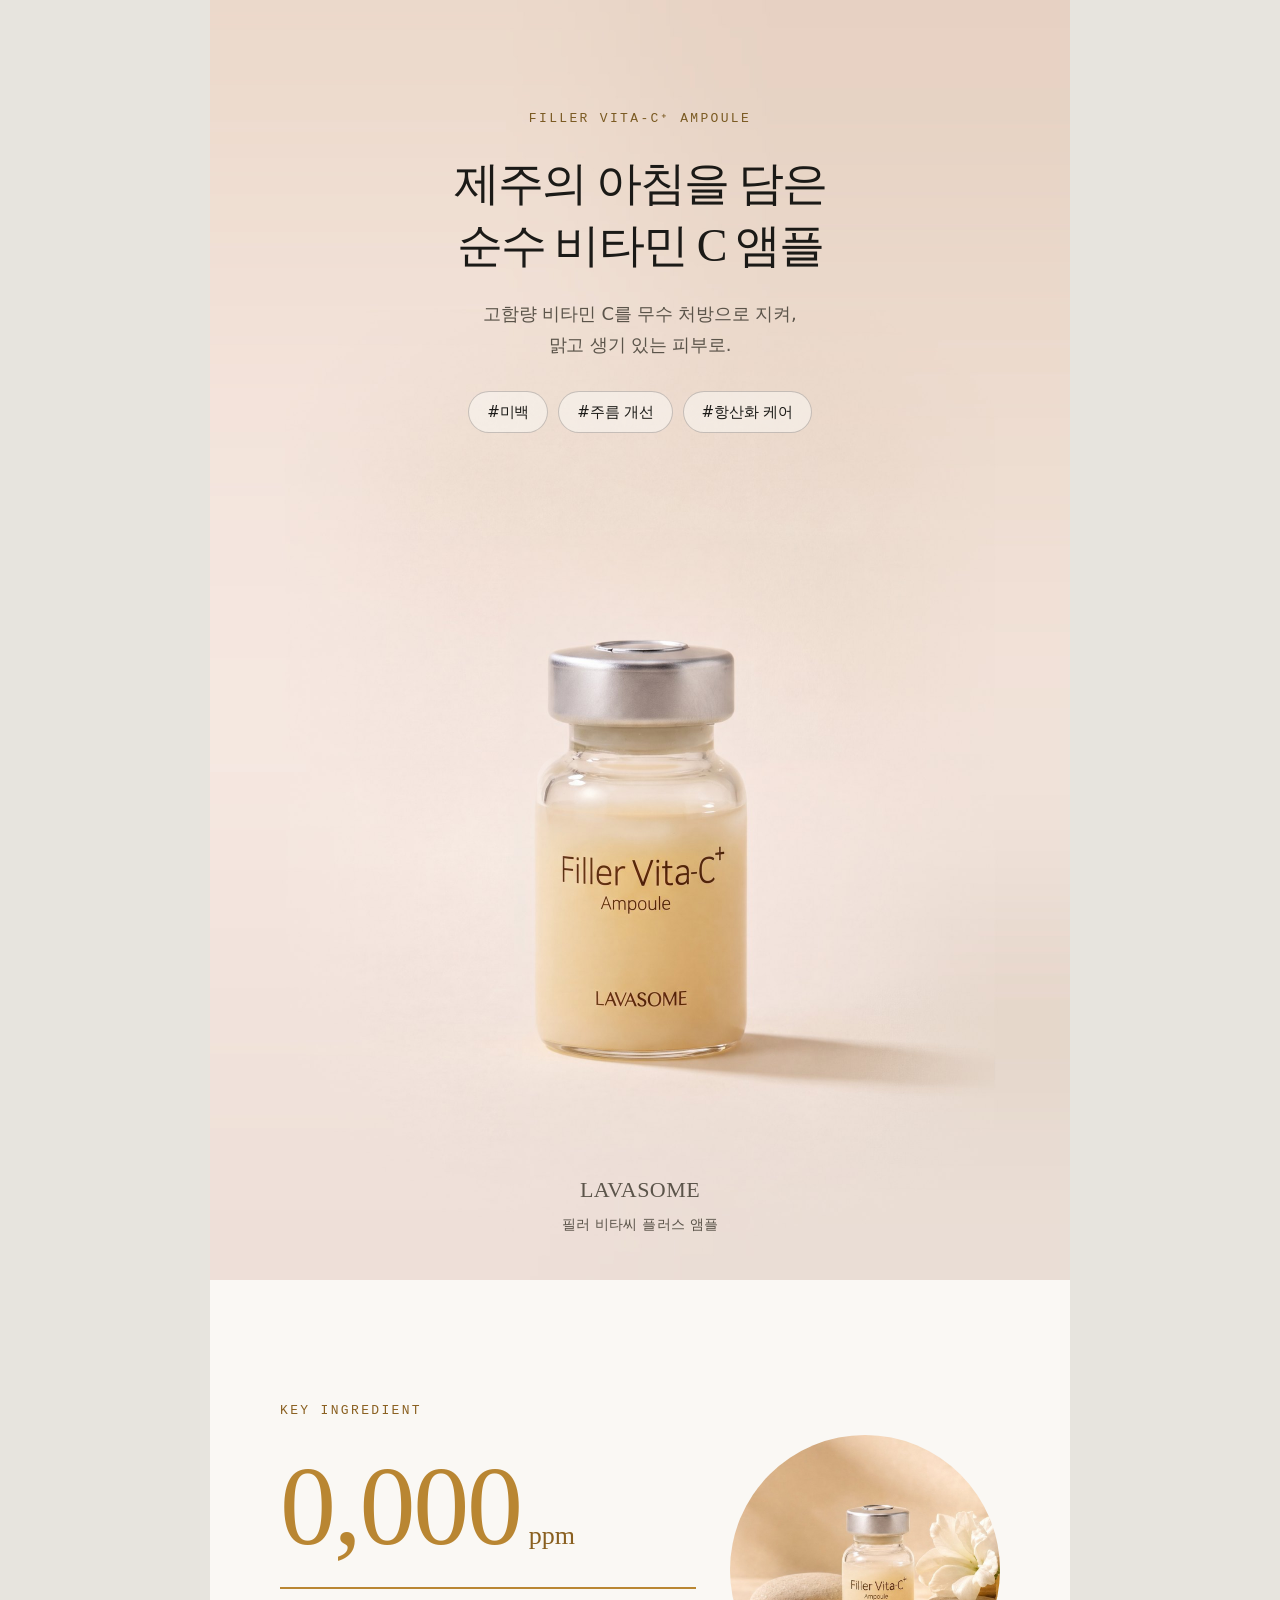
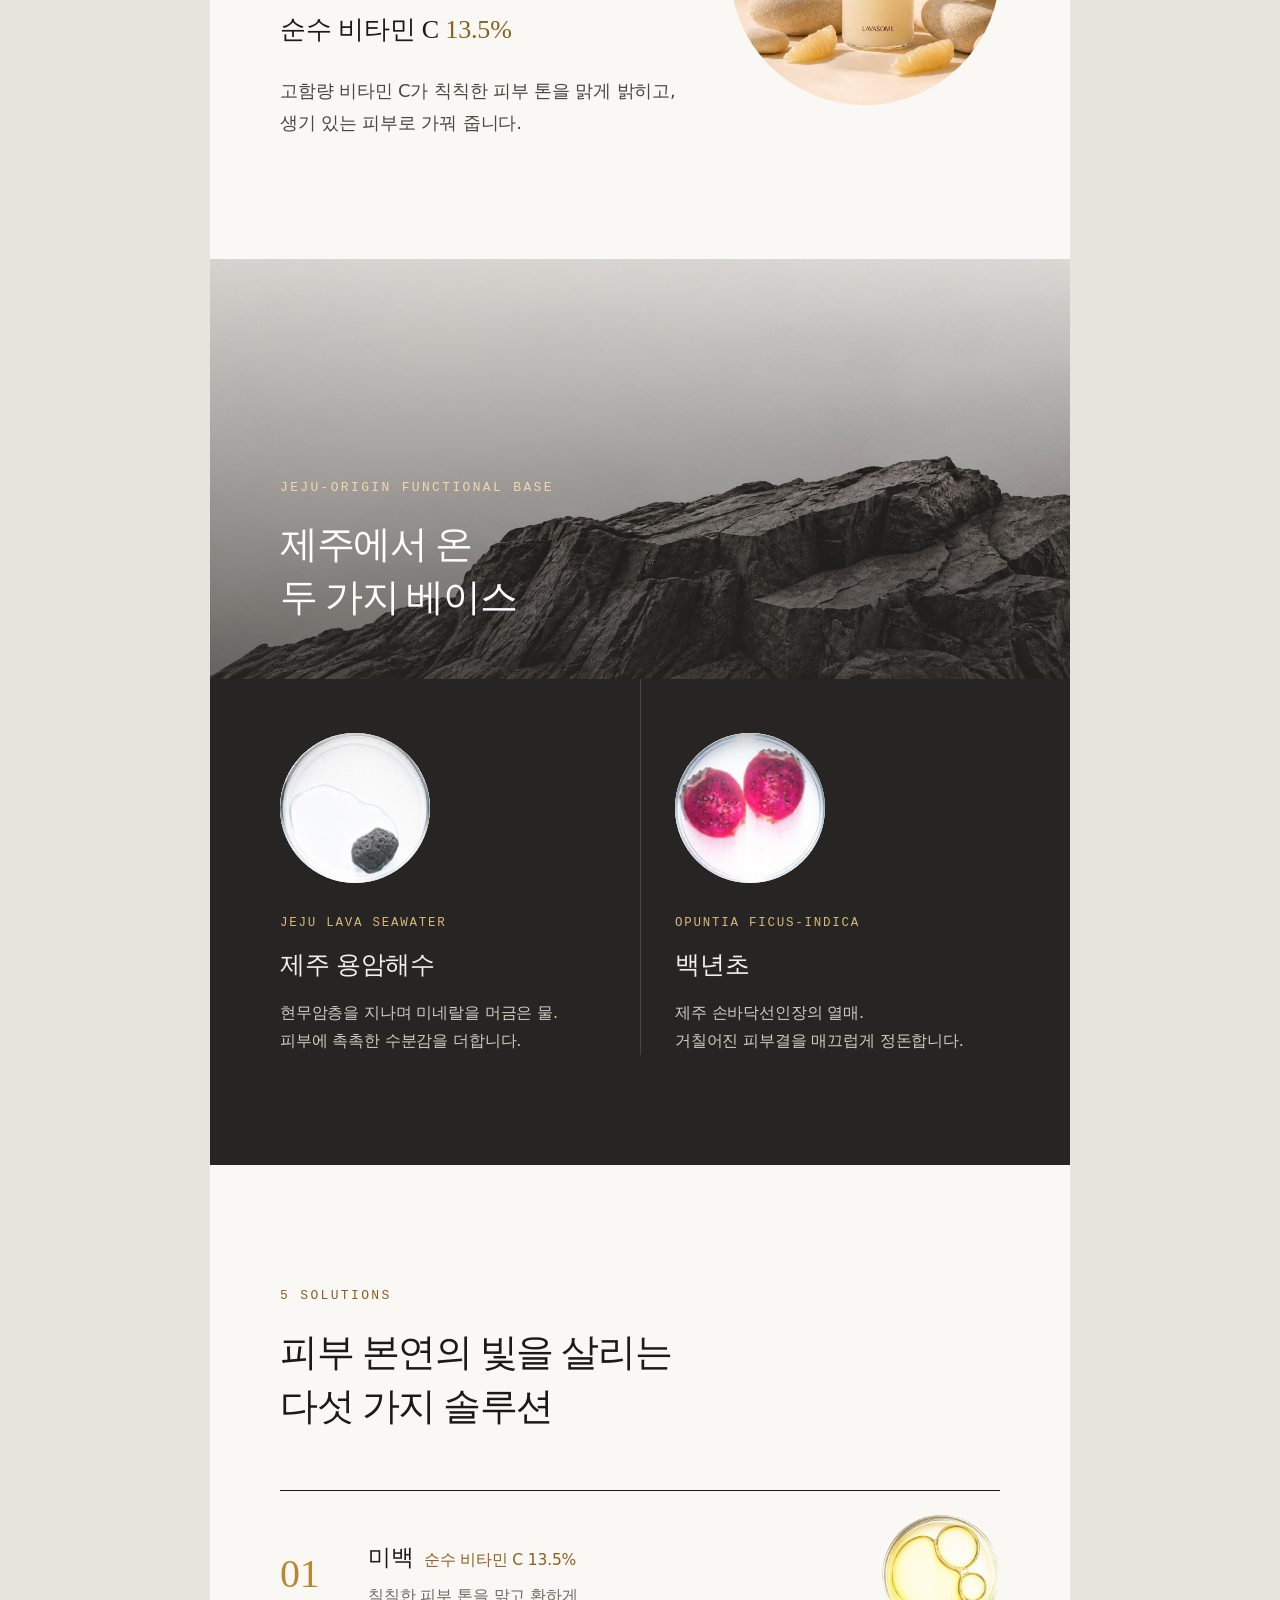
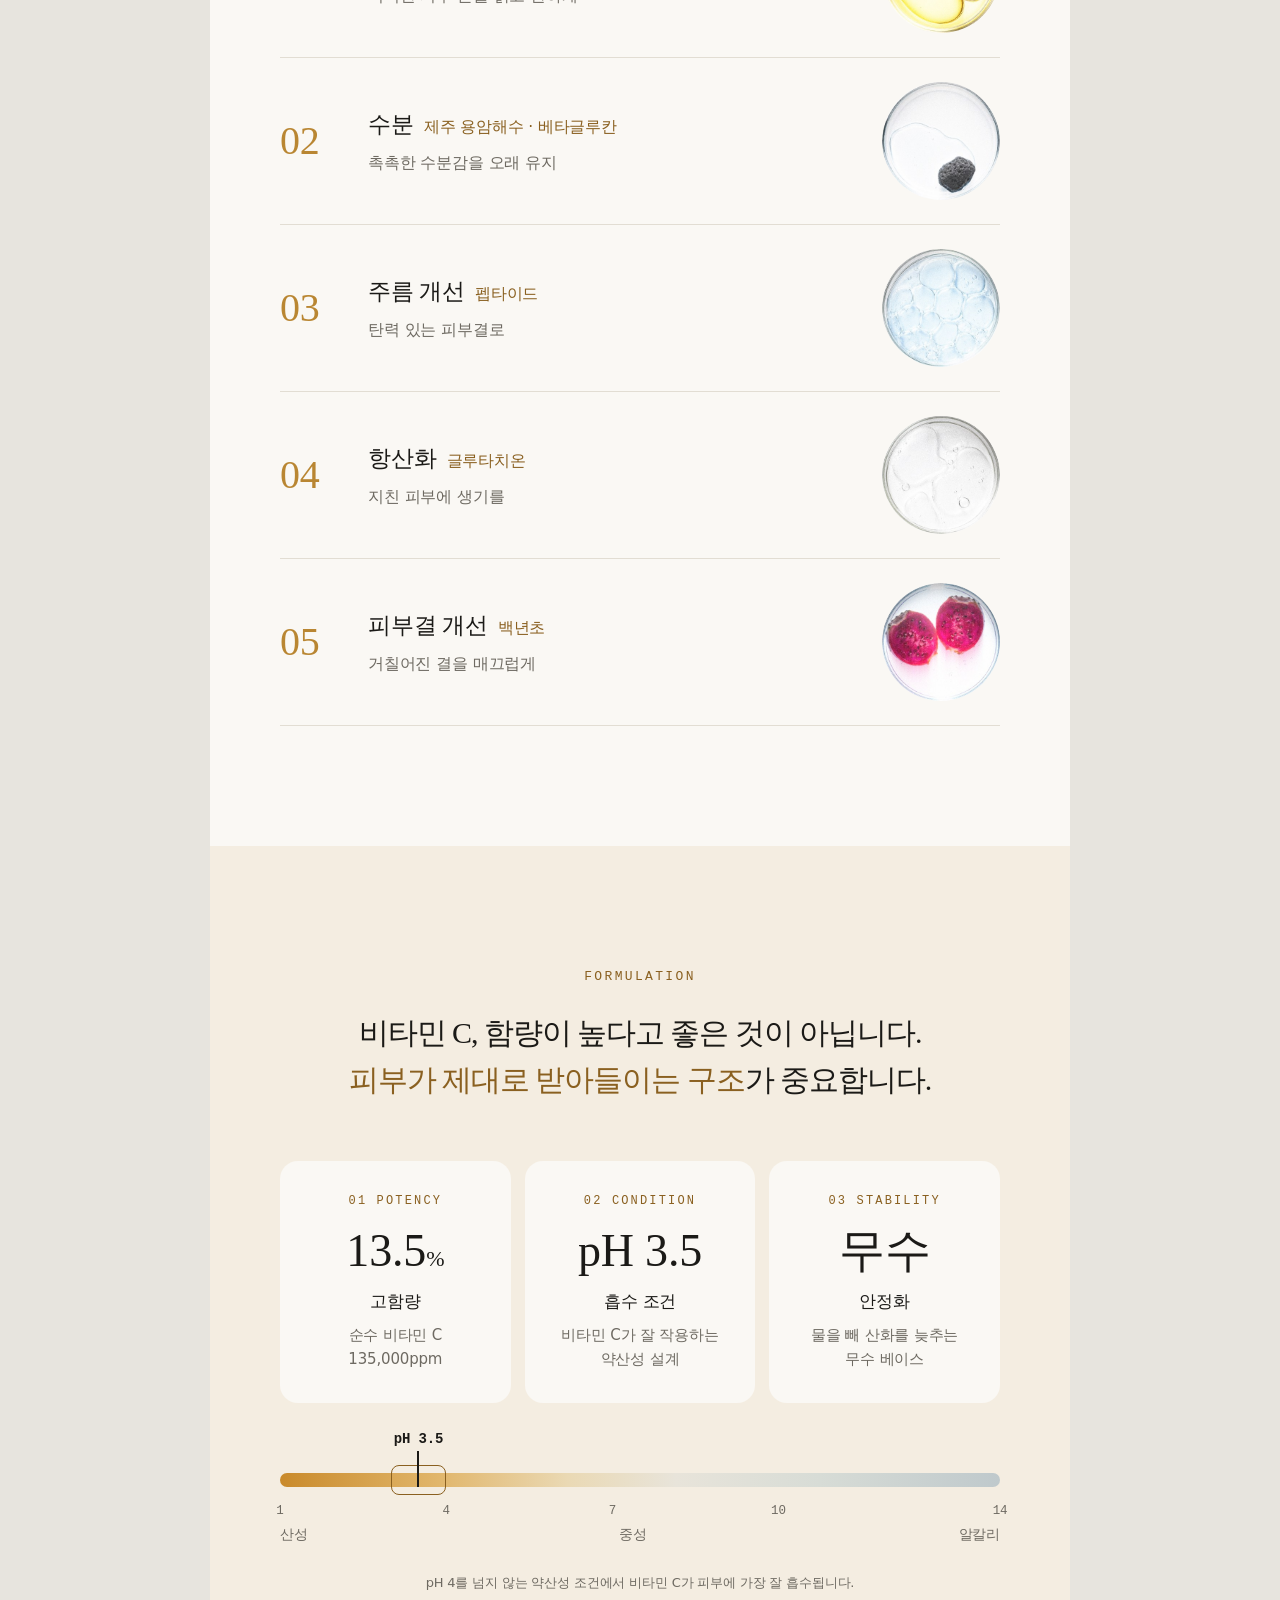
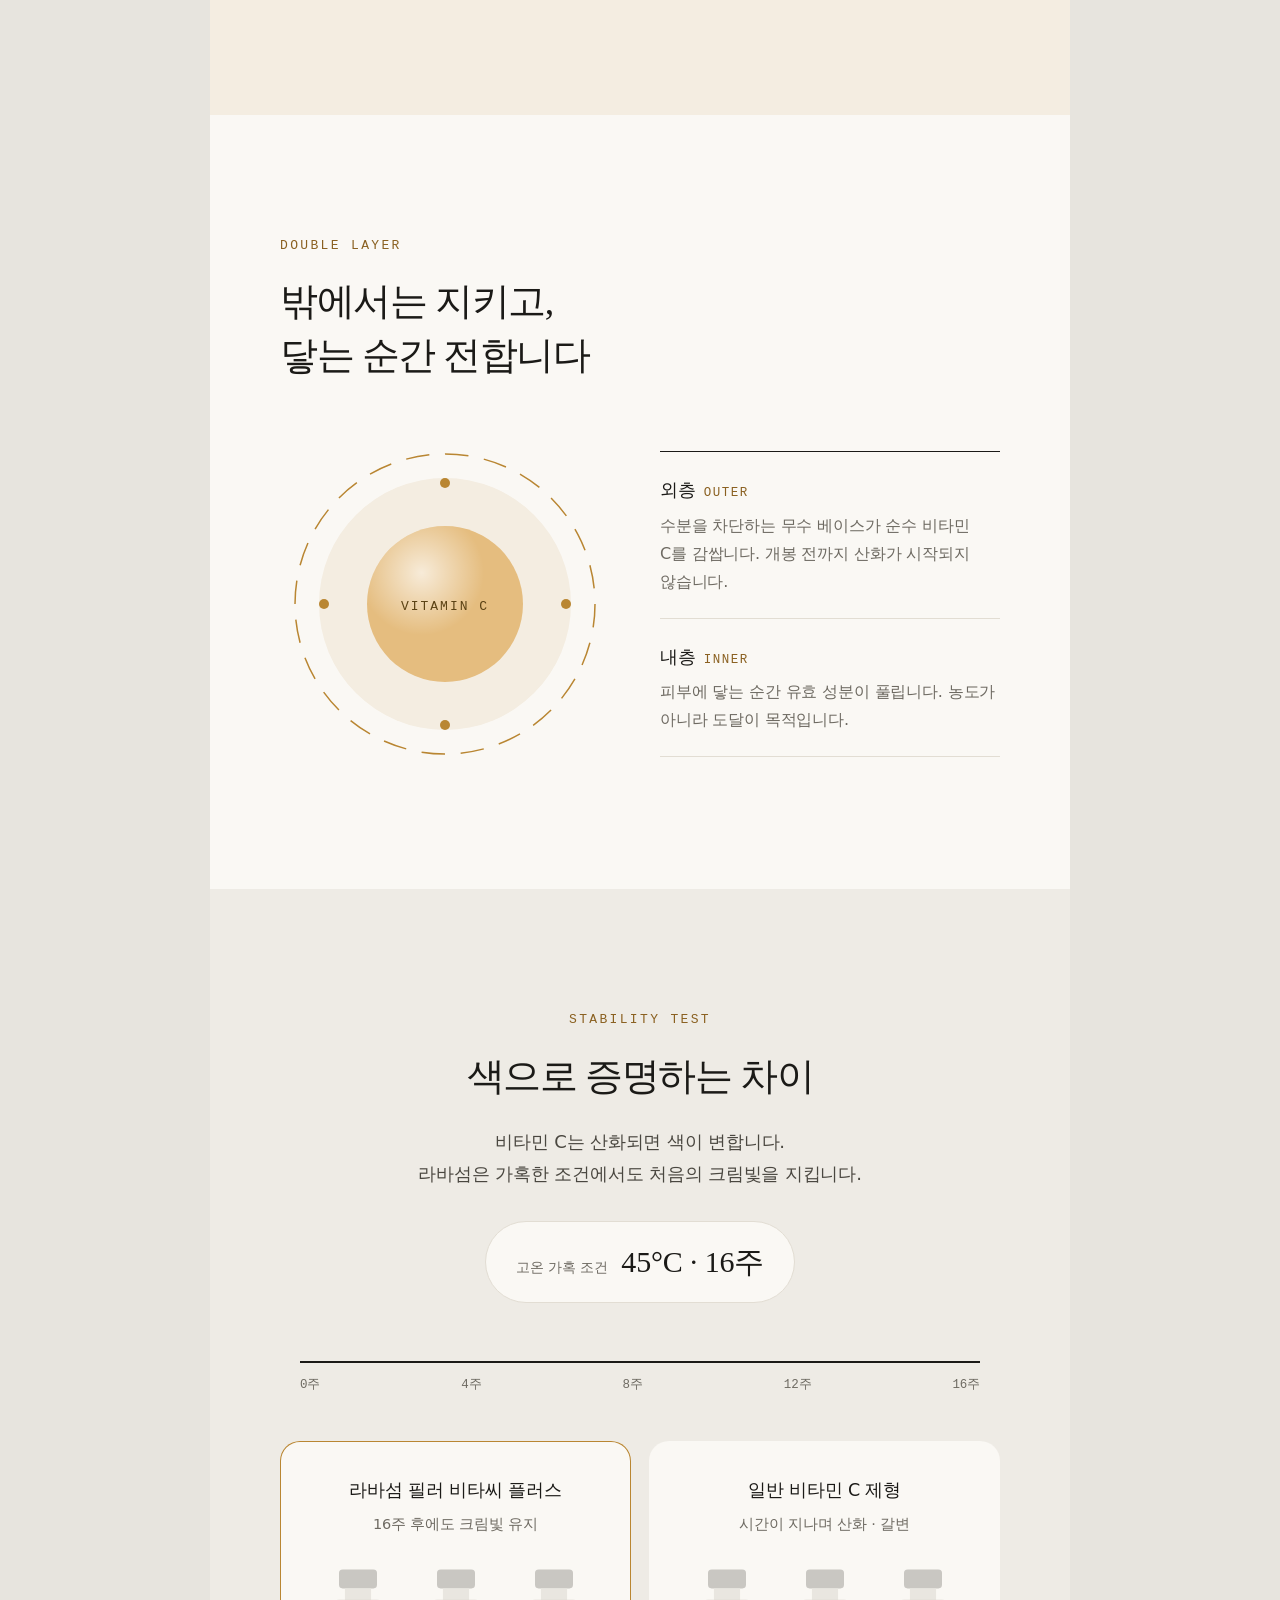
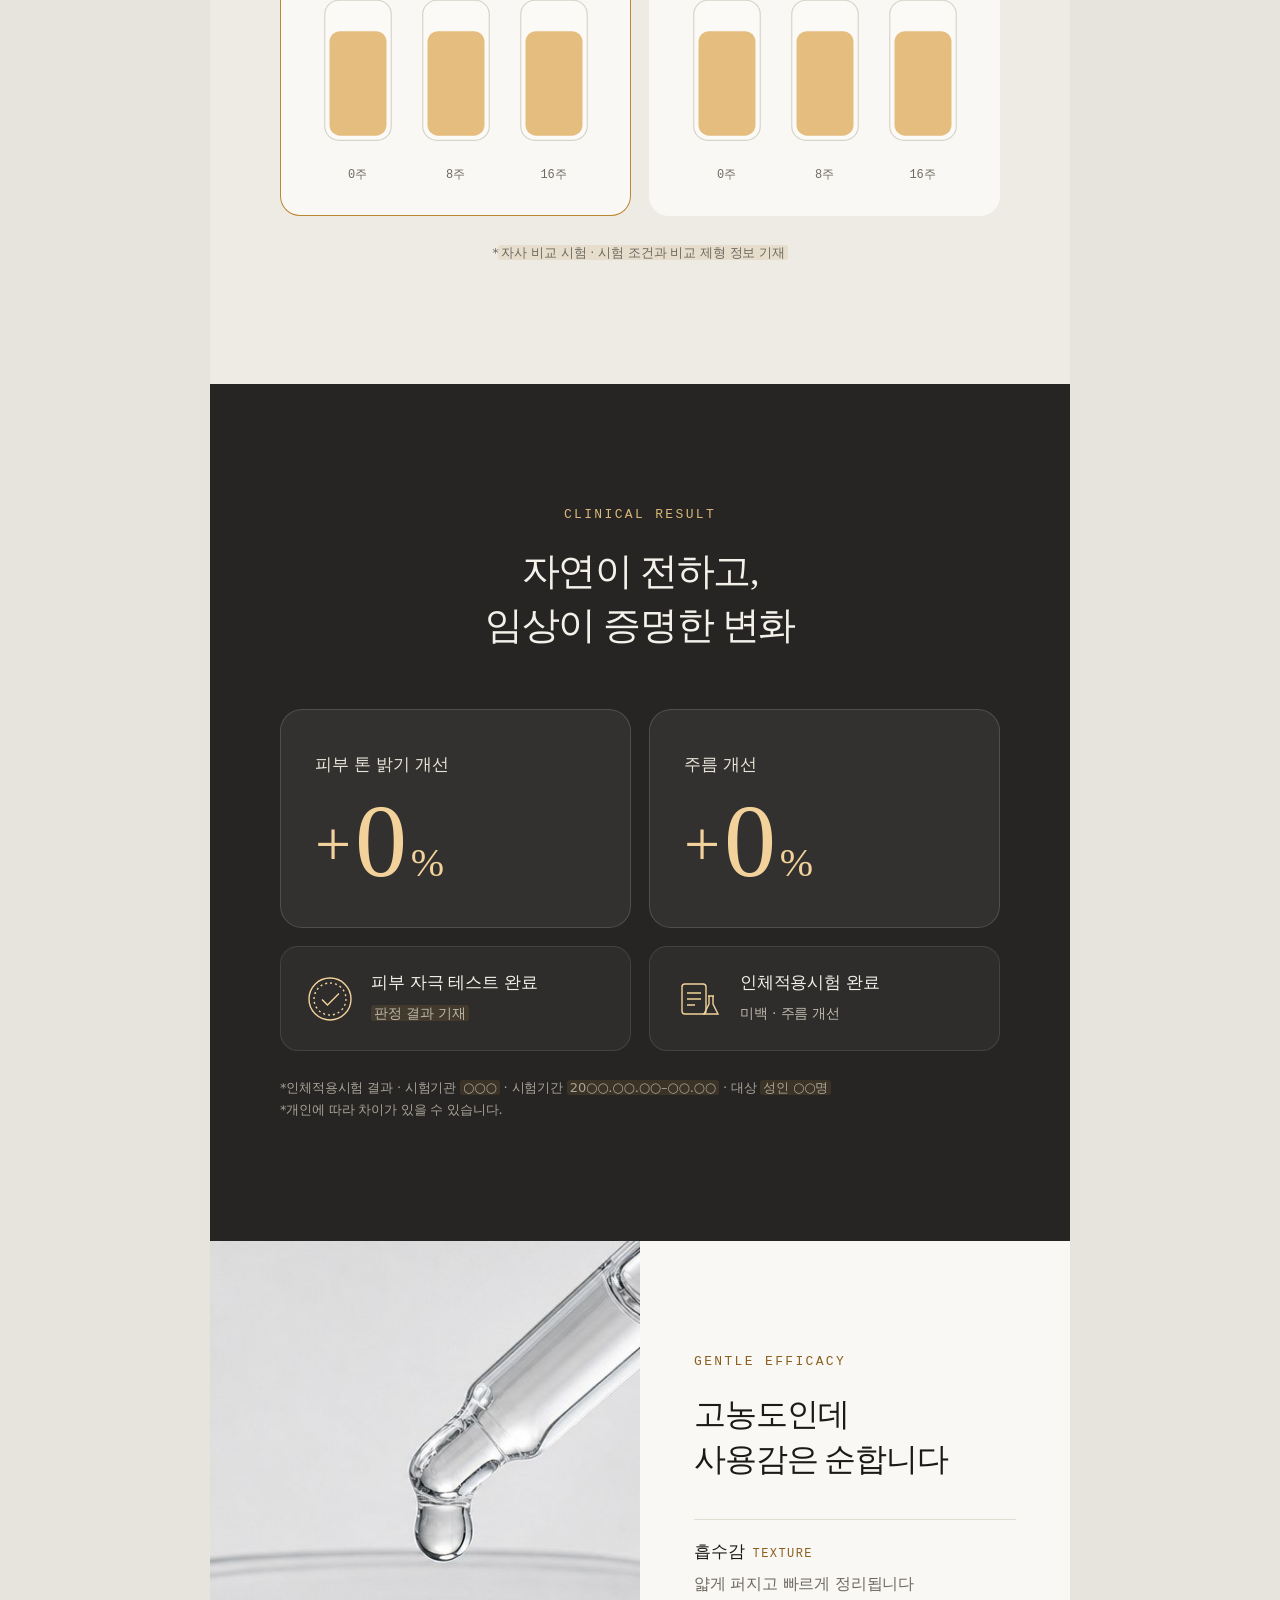
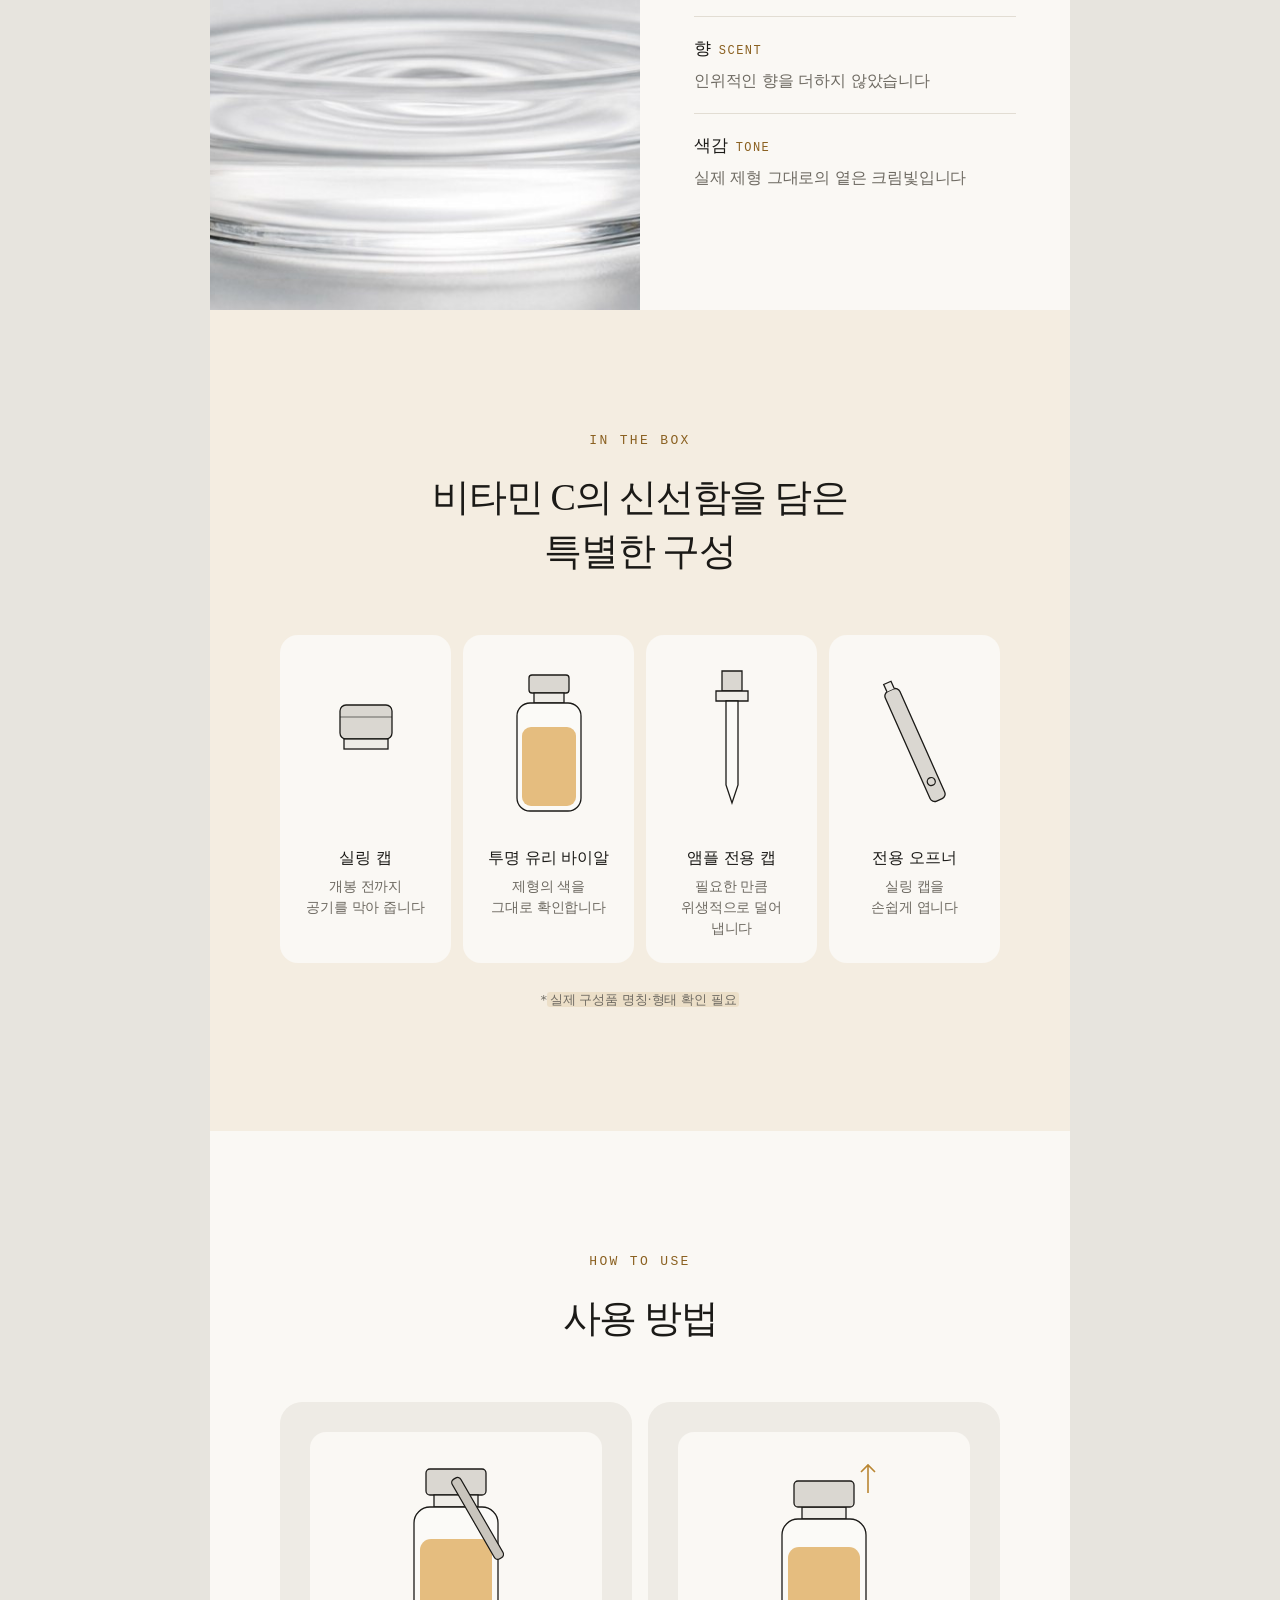
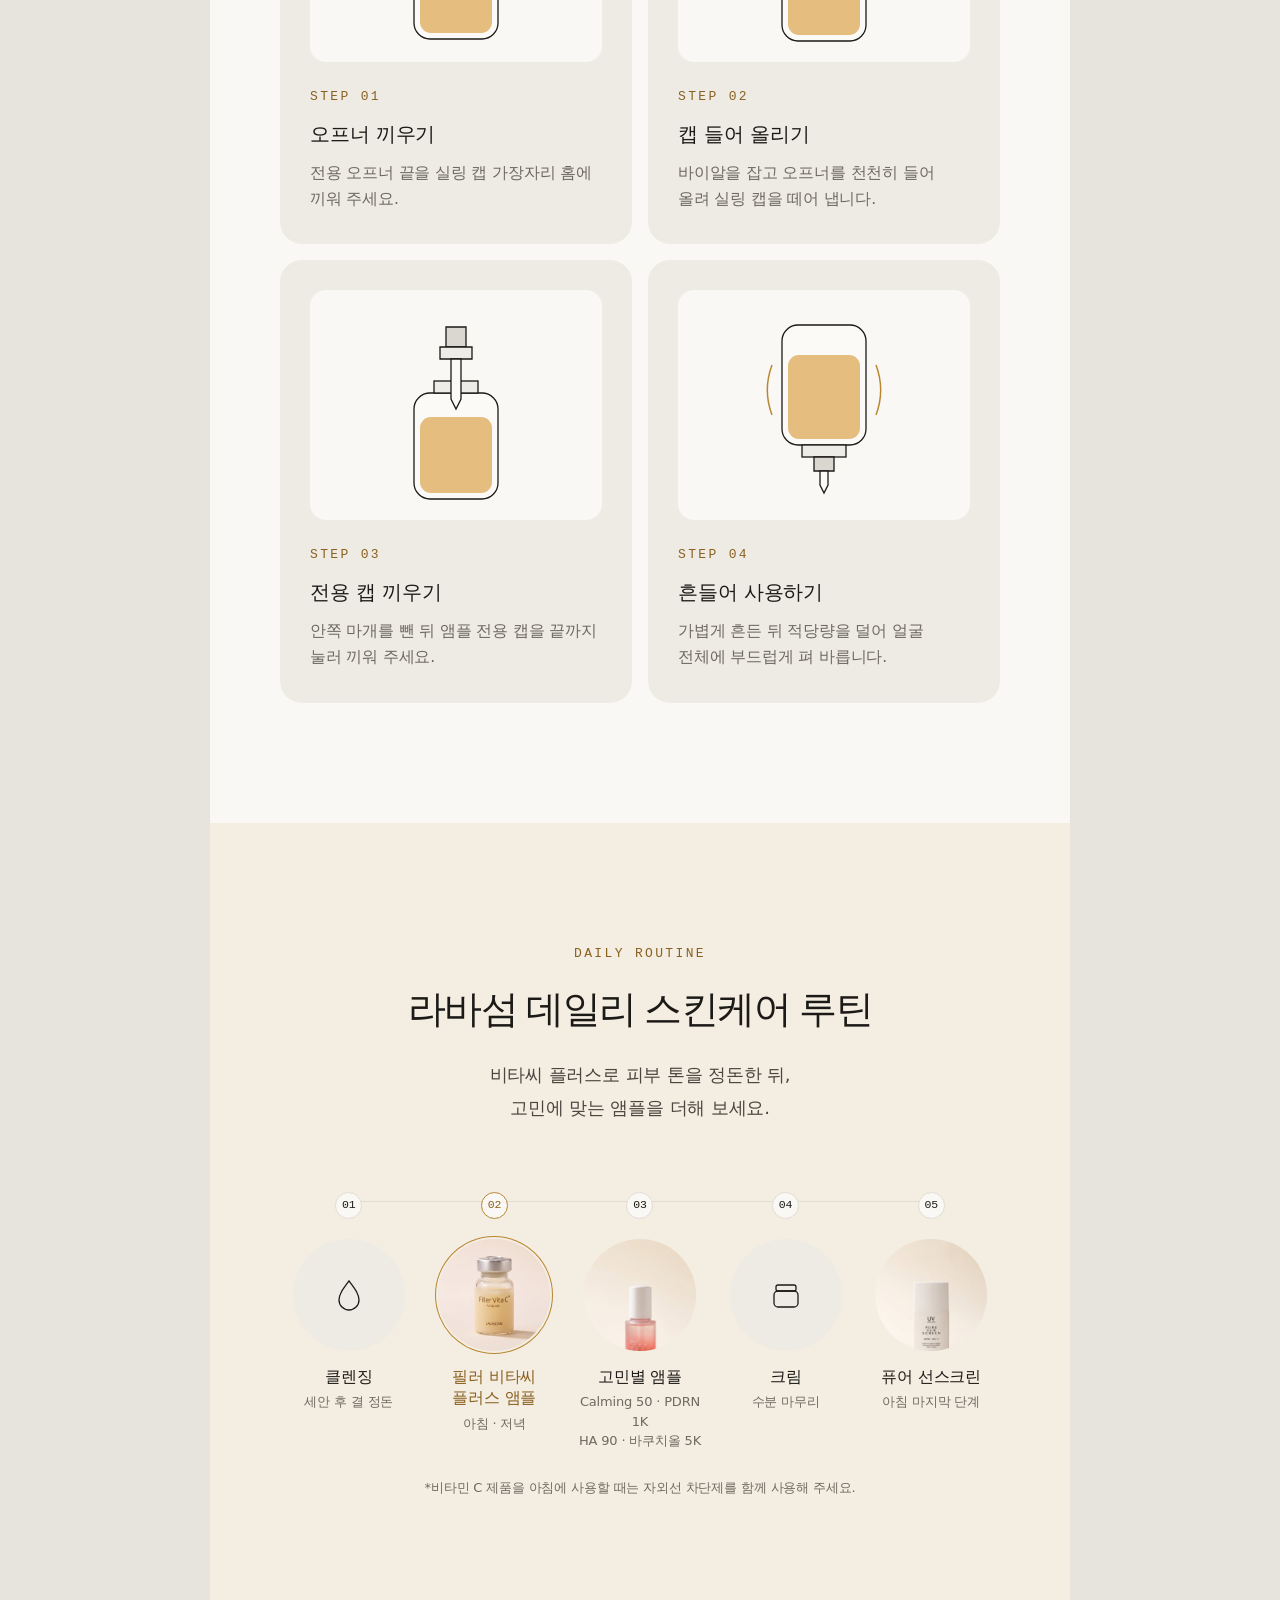
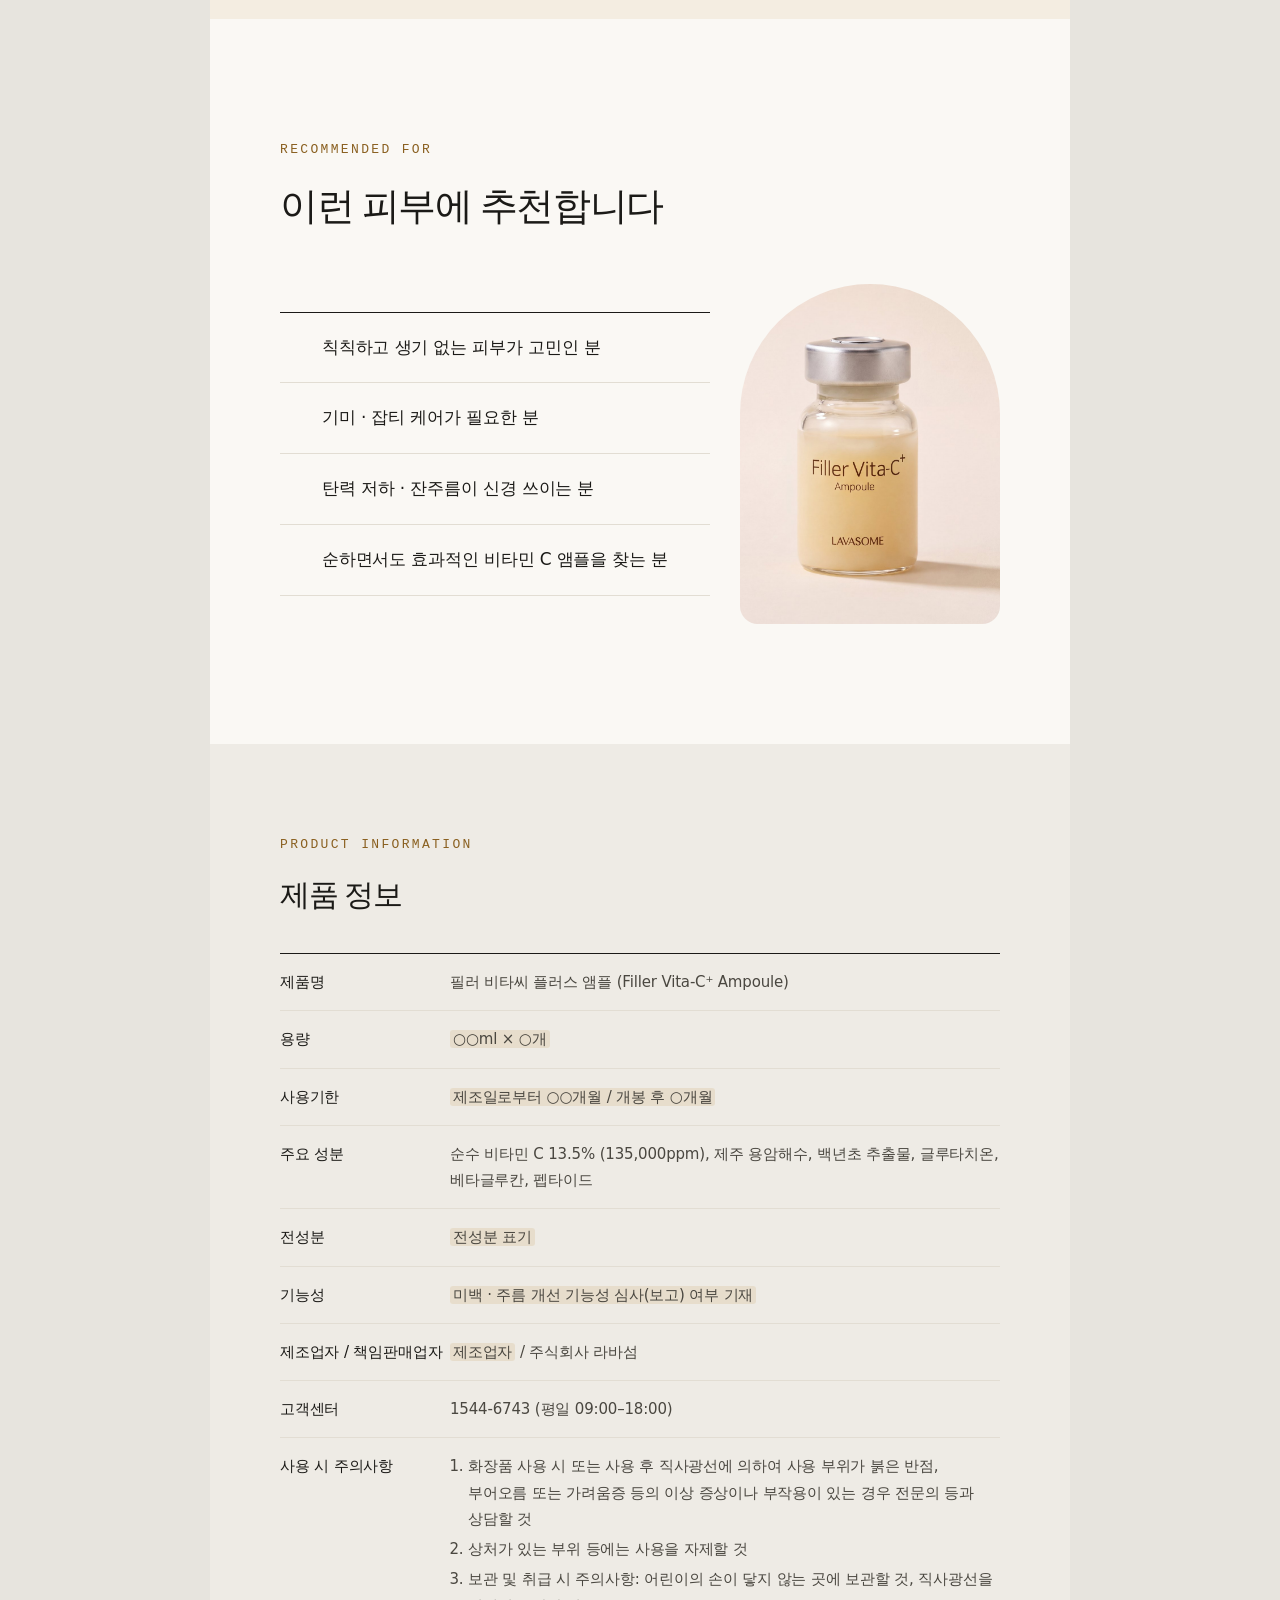
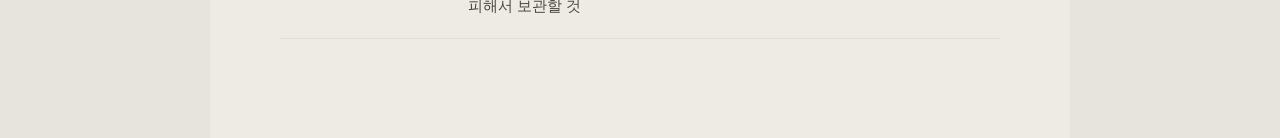
==== detail/vita-c-plus/index.html @ 270ca4d1 "feat: Filler Vita-C⁺ 앰플 상세페이지 단독 작업본 - detail/vita-c-plus/: 사이트와 연결하지 않은 860px 상세페이지 (섹션 14개)   히어로 " ====
<!doctype html>
<html lang="ko">
<head>
<meta charset="utf-8">
<meta name="viewport" content="width=860">
<title>Filler Vita-C⁺ Ampoule — 상세페이지</title>
<meta name="robots" content="noindex">
<!-- 라바섬 사이트와 연결하지 않은 단독 작업본. 메뉴·링크 없음.
     ⚠️ 표시한 자리(노란 바탕 data-placeholder)는 확정 정보로 바꿔야 합니다. -->
<!-- 글꼴: 이 페이지에 쓰인 글자만 담은 Google Fonts 조각을 함께 둔다(fonts/).
     오프라인·GIF 추출에서도 같은 글꼴로 보이게 하려는 것. 문구를 크게 바꾸면
     tools/pickfonts.py 로 다시 뽑는다. -->
<link rel="stylesheet" href="fonts/fonts.css">
<link rel="stylesheet" href="style.css">
<script>if (/[?&]still\b/.test(location.search)) document.documentElement.classList.add('still');</script>
</head>
<body>
<main class="page">

  <!-- 01 ─ 히어로 -->
  <section class="s hero" id="s01" data-gif>
    <div class="hero__photo"><img src="img/hero.jpg" alt="필러 비타씨 플러스 앰플"></div>
    <div class="hero__sheen" aria-hidden="true"></div>
    <div class="hero__copy">
      <span class="lab">Filler Vita-C⁺ Ampoule</span>
      <h1>제주의 아침을 담은<br>순수 비타민 C 앰플</h1>
      <p>고함량 비타민 C를 무수 처방으로 지켜,<br>맑고 생기 있는 피부로.</p>
      <ul class="tags"><li>#미백</li><li>#주름 개선</li><li>#항산화 케어</li></ul>
    </div>
    <p class="hero__name">LAVASOME<span>필러 비타씨 플러스 앰플</span></p>
  </section>

  <!-- 02 ─ 핵심 수치 -->
  <section class="s" id="s02" data-gif>
    <div class="key">
      <div>
        <span class="lab">Key Ingredient</span>
        <p class="key__fig"><span class="count"></span>,000<small>ppm</small></p>
        <div class="key__bar"><i></i></div>
        <p class="key__sub">순수 비타민 C <b>13.5%</b></p>
        <p class="lead">고함량 비타민 C가 칙칙한 피부 톤을 맑게 밝히고,<br>생기 있는 피부로 가꿔 줍니다.</p>
      </div>
      <figure class="key__img"><img src="img/mood-sq.jpg" alt=""></figure>
    </div>
  </section>

  <!-- 03 ─ 제주 베이스 (박스 표기: Jeju-Origin Functional Base) -->
  <section class="s s--dark jeju" id="s03" data-gif>
    <div class="jeju__top">
      <img src="img/jeju-rock.jpg" alt="">
      <div>
        <span class="lab">Jeju-Origin Functional Base</span>
        <h2 class="h">제주에서 온<br>두 가지 베이스</h2>
      </div>
    </div>
    <div class="jeju__list">
      <div class="jeju__it">
        <div class="ring"><img src="img/ing-seawater.jpg" alt="제주 용암해수"></div>
        <h3><em>Jeju Lava Seawater</em>제주 용암해수</h3>
        <p>현무암층을 지나며 미네랄을 머금은 물.<br>피부에 촉촉한 수분감을 더합니다.</p>
      </div>
      <div class="jeju__it">
        <div class="ring"><img src="img/ing-opuntia.jpg" alt="백년초"></div>
        <h3><em>Opuntia Ficus-Indica</em>백년초</h3>
        <p>제주 손바닥선인장의 열매.<br>거칠어진 피부결을 매끄럽게 정돈합니다.</p>
      </div>
    </div>
  </section>

  <!-- 04 ─ 5가지 솔루션 -->
  <section class="s" id="s04" data-gif>
    <span class="lab">5 Solutions</span>
    <h2 class="h">피부 본연의 빛을 살리는<br>다섯 가지 솔루션</h2>
    <ol class="sol">
      <li style="--i:0"><span class="sol__n">01</span><div><h3>미백<b>순수 비타민 C 13.5%</b></h3><p>칙칙한 피부 톤을 맑고 환하게</p></div><figure><img src="img/ing-vitc.jpg" alt=""></figure></li>
      <li style="--i:1"><span class="sol__n">02</span><div><h3>수분<b>제주 용암해수 · 베타글루칸</b></h3><p>촉촉한 수분감을 오래 유지</p></div><figure><img src="img/ing-seawater.jpg" alt=""></figure></li>
      <li style="--i:2"><span class="sol__n">03</span><div><h3>주름 개선<b>펩타이드</b></h3><p>탄력 있는 피부결로</p></div><figure><img src="img/ing-peptide.jpg" alt=""></figure></li>
      <li style="--i:3"><span class="sol__n">04</span><div><h3>항산화<b>글루타치온</b></h3><p>지친 피부에 생기를</p></div><figure><img src="img/ing-glutathione.jpg" alt=""></figure></li>
      <li style="--i:4"><span class="sol__n">05</span><div><h3>피부결 개선<b>백년초</b></h3><p>거칠어진 결을 매끄럽게</p></div><figure><img src="img/ing-opuntia.jpg" alt=""></figure></li>
    </ol>
  </section>

  <!-- 05 ─ 처방 설계: 함량보다 구조 -->
  <section class="s s--cream" id="s05" data-gif>
    <div class="center">
      <span class="lab">Formulation</span>
      <p class="quote" style="margin-top:22px">비타민 C, 함량이 높다고 좋은 것이 아닙니다.<br><em>피부가 제대로 받아들이는 구조</em>가 중요합니다.</p>
    </div>
    <ul class="trio">
      <li><span class="lab">01 Potency</span><b>13.5<small>%</small></b><h3>고함량</h3><p>순수 비타민 C<br>135,000ppm</p></li>
      <li><span class="lab">02 Condition</span><b>pH 3.5</b><h3>흡수 조건</h3><p>비타민 C가 잘 작용하는<br>약산성 설계</p></li>
      <li><span class="lab">03 Stability</span><b>무수</b><h3>안정화</h3><p>물을 빼 산화를 늦추는<br>무수 베이스</p></li>
    </ul>
    <div class="ph" aria-label="pH 눈금 — 3.5 표시">
      <div class="ph__scale"><span class="ph__zone"></span><span class="ph__mark"><span>pH 3.5</span></span></div>
      <div class="ph__ticks"><span style="--v:1">1</span><span style="--v:4">4</span><span style="--v:7">7</span><span style="--v:10">10</span><span style="--v:14">14</span></div>
      <div class="ph__cap"><span>산성</span><span>중성</span><span>알칼리</span></div>
    </div>
    <p class="note center">pH 4를 넘지 않는 약산성 조건에서 비타민 C가 피부에 가장 잘 흡수됩니다.</p>
  </section>

  <!-- 06 ─ 2중 레이어 -->
  <section class="s" id="s06" data-gif>
    <span class="lab">Double Layer</span>
    <h2 class="h">밖에서는 지키고,<br>닿는 순간 전합니다</h2>
    <div class="layer">
      <div class="orb" aria-hidden="true">
        <svg viewBox="0 0 330 330">
          <g class="orb__outer"><circle cx="165" cy="165" r="150" fill="none" stroke="#B98632" stroke-width="1.5" pathLength="240" stroke-dasharray="6 4"/></g>
          <circle cx="165" cy="165" r="126" fill="#F4EDE1"/>
          <g class="orb__core"><circle cx="165" cy="165" r="78" fill="#E5BD7F"/><circle cx="165" cy="165" r="78" fill="url(#gl)"/></g>
          <circle class="orb__dot" cx="165" cy="44" r="5" fill="#B98632"/>
          <circle class="orb__dot" cx="286" cy="165" r="5" fill="#B98632"/>
          <circle class="orb__dot" cx="165" cy="286" r="5" fill="#B98632"/>
          <circle class="orb__dot" cx="44" cy="165" r="5" fill="#B98632"/>
          <defs><radialGradient id="gl" cx=".35" cy=".3" r=".8"><stop offset="0" stop-color="#fff" stop-opacity=".7"/><stop offset=".5" stop-color="#fff" stop-opacity="0"/></radialGradient></defs>
          <text x="165" y="171" text-anchor="middle" font-family="Courier Prime, monospace" font-size="13" letter-spacing="2" fill="#5B4214">VITAMIN C</text>
        </svg>
      </div>
      <dl>
        <div><dt>외층<em>Outer</em></dt><dd>수분을 차단하는 무수 베이스가 순수 비타민 C를 감쌉니다. 개봉 전까지 산화가 시작되지 않습니다.</dd></div>
        <div><dt>내층<em>Inner</em></dt><dd>피부에 닿는 순간 유효 성분이 풀립니다. 농도가 아니라 도달이 목적입니다.</dd></div>
      </dl>
    </div>
  </section>

  <!-- 07 ─ 고온 안정성 (색으로 증명하는 차이)
       ⚠️ 시험 조건·비교 대상은 기존 상세 시안 기준입니다. 원 시험 자료로 확인 필요. -->
  <section class="s s--stone" id="s07" data-gif>
    <div class="center">
      <span class="lab">Stability Test</span>
      <h2 class="h">색으로 증명하는 차이</h2>
      <p class="lead">비타민 C는 산화되면 색이 변합니다.<br>라바섬은 가혹한 조건에서도 처음의 크림빛을 지킵니다.</p>
    </div>
    <div class="stab__head"><p class="stab__cond"><small>고온 가혹 조건</small><b>45°C · 16주</b></p></div>
    <div class="stab__track"><i></i></div>
    <div class="stab__wk"><span>0주</span><span>4주</span><span>8주</span><span>12주</span><span>16주</span></div>
    <div class="stab__grid">
      <div class="vcard vcard--ours">
        <h3>라바섬 필러 비타씨 플러스</h3>
        <p>16주 후에도 크림빛 유지</p>
        <div class="vials">
          <div class="vial"><svg viewBox="0 0 64 150"><rect x="16" y="2" width="32" height="16" rx="3" fill="#C9C7C2"/><rect x="21" y="18" width="22" height="10" fill="#E9E6E0"/><rect x="4" y="28" width="56" height="118" rx="12" fill="#FBFAF7" stroke="#D8D3C9"/><rect x="8" y="54" width="48" height="88" rx="9" fill="#E5BD7F" class=""/></svg><span>0주</span></div><div class="vial"><svg viewBox="0 0 64 150"><rect x="16" y="2" width="32" height="16" rx="3" fill="#C9C7C2"/><rect x="21" y="18" width="22" height="10" fill="#E9E6E0"/><rect x="4" y="28" width="56" height="118" rx="12" fill="#FBFAF7" stroke="#D8D3C9"/><rect x="8" y="54" width="48" height="88" rx="9" fill="#E5BD7F" class="liq-keep-8"/></svg><span>8주</span></div><div class="vial"><svg viewBox="0 0 64 150"><rect x="16" y="2" width="32" height="16" rx="3" fill="#C9C7C2"/><rect x="21" y="18" width="22" height="10" fill="#E9E6E0"/><rect x="4" y="28" width="56" height="118" rx="12" fill="#FBFAF7" stroke="#D8D3C9"/><rect x="8" y="54" width="48" height="88" rx="9" fill="#E5BD7F" class="liq-keep-16"/></svg><span>16주</span></div>
        </div>
      </div>
      <div class="vcard">
        <h3>일반 비타민 C 제형</h3>
        <p>시간이 지나며 산화 · 갈변</p>
        <div class="vials">
          <div class="vial"><svg viewBox="0 0 64 150"><rect x="16" y="2" width="32" height="16" rx="3" fill="#C9C7C2"/><rect x="21" y="18" width="22" height="10" fill="#E9E6E0"/><rect x="4" y="28" width="56" height="118" rx="12" fill="#FBFAF7" stroke="#D8D3C9"/><rect x="8" y="54" width="48" height="88" rx="9" fill="#E5BD7F" class=""/></svg><span>0주</span></div><div class="vial"><svg viewBox="0 0 64 150"><rect x="16" y="2" width="32" height="16" rx="3" fill="#C9C7C2"/><rect x="21" y="18" width="22" height="10" fill="#E9E6E0"/><rect x="4" y="28" width="56" height="118" rx="12" fill="#FBFAF7" stroke="#D8D3C9"/><rect x="8" y="54" width="48" height="88" rx="9" fill="#E5BD7F" class="liq-8"/></svg><span>8주</span></div><div class="vial"><svg viewBox="0 0 64 150"><rect x="16" y="2" width="32" height="16" rx="3" fill="#C9C7C2"/><rect x="21" y="18" width="22" height="10" fill="#E9E6E0"/><rect x="4" y="28" width="56" height="118" rx="12" fill="#FBFAF7" stroke="#D8D3C9"/><rect x="8" y="54" width="48" height="88" rx="9" fill="#E5BD7F" class="liq-16"/></svg><span>16주</span></div>
        </div>
      </div>
    </div>
    <p class="note center">*<span data-placeholder>자사 비교 시험 · 시험 조건과 비교 제형 정보 기재</span></p>
  </section>

  <!-- 08 ─ 임상
       ⚠️ 수치는 박스 표기(38% Improvement in Wrinkles, 12% Reduction in Pigmentation)와
       기존 상세 시안 기준입니다. 시험기관·기간·인원은 원 시험 성적서로 채워 주세요.
       사용 전후 사진은 실제 시험 사진이 있을 때만 넣습니다(임의 연출 금지). -->
  <section class="s s--dark" id="s08" data-gif>
    <div class="center">
      <span class="lab">Clinical Result</span>
      <h2 class="h">자연이 전하고,<br>임상이 증명한 변화</h2>
    </div>
    <div class="stats">
      <div class="stat">
        <h3>피부 톤 밝기 개선</h3>
        <p class="stat__n"><i>+</i><span class="pc pc--12"></span><small>%</small></p>
      </div>
      <div class="stat">
        <h3>주름 개선</h3>
        <p class="stat__n"><i>+</i><span class="pc pc--38"></span><small>%</small></p>
      </div>
    </div>
    <div class="badges">
      <div class="badge">
        <svg viewBox="0 0 46 46" fill="none" stroke="#F2D29A" stroke-width="1.4"><circle cx="23" cy="23" r="21"/><circle cx="23" cy="23" r="16" stroke-dasharray="2 3"/><path d="M15 23.5l5.5 5.5L32 17.5"/></svg>
        <div><b>피부 자극 테스트 완료</b><span data-placeholder>판정 결과 기재</span></div>
      </div>
      <div class="badge">
        <svg viewBox="0 0 46 46" fill="none" stroke="#F2D29A" stroke-width="1.4"><rect x="6" y="8" width="24" height="30" rx="3"/><path d="M11 17h14M11 23h14M11 29h8"/><path d="M33 20v8l-5 10h14l-5-10v-8M32 20h6"/></svg>
        <div><b>인체적용시험 완료</b><span>미백 · 주름 개선</span></div>
      </div>
    </div>
    <p class="note">*인체적용시험 결과 · 시험기관 <span data-placeholder>○○○</span> · 시험기간 <span data-placeholder>20○○.○○.○○–○○.○○</span> · 대상 <span data-placeholder>성인 ○○명</span><br>*개인에 따라 차이가 있을 수 있습니다.</p>
  </section>

  <!-- 09 ─ 사용감 (정지 섹션) -->
  <section class="s tex" id="s09">
    <div class="tex__img"><img src="img/dropper.jpg" alt=""></div>
    <div class="tex__txt">
      <span class="lab">Gentle Efficacy</span>
      <h2 class="h" style="font-size:32px">고농도인데<br>사용감은 순합니다</h2>
      <dl>
        <div><dt>흡수감<em>Texture</em></dt><dd>얇게 퍼지고 빠르게 정리됩니다</dd></div>
        <div><dt>향<em>Scent</em></dt><dd>인위적인 향을 더하지 않았습니다</dd></div>
        <div><dt>색감<em>Tone</em></dt><dd>실제 제형 그대로의 옅은 크림빛입니다</dd></div>
      </dl>
    </div>
  </section>

  <!-- 10 ─ 구성 (정지 섹션) -->
  <section class="s s--cream" id="s10">
    <div class="center">
      <span class="lab">In the Box</span>
      <h2 class="h">비타민 C의 신선함을 담은<br>특별한 구성</h2>
    </div>
    <ul class="kit">
      <li>
        <svg viewBox="0 0 80 150" fill="none" stroke="#1B1A17" stroke-width="1.3"><rect x="14" y="40" width="52" height="34" rx="6" fill="#DAD7D1"/><rect x="18" y="74" width="44" height="10" fill="#EEECE7"/><path d="M14 52h52" stroke-opacity=".4"/></svg>
        <h3>실링 캡</h3><p>개봉 전까지<br>공기를 막아 줍니다</p>
      </li>
      <li>
        <svg viewBox="0 0 80 150" fill="none" stroke="#1B1A17" stroke-width="1.3"><rect x="20" y="10" width="40" height="18" rx="3" fill="#DAD7D1"/><rect x="25" y="28" width="30" height="10" fill="#EEECE7"/><rect x="8" y="38" width="64" height="108" rx="13" fill="#FBFAF7"/><rect x="13" y="62" width="54" height="79" rx="9" fill="#E5BD7F" stroke="none"/></svg>
        <h3>투명 유리 바이알</h3><p>제형의 색을<br>그대로 확인합니다</p>
      </li>
      <li>
        <svg viewBox="0 0 80 150" fill="none" stroke="#1B1A17" stroke-width="1.3"><path d="M30 6h20v20H30z" fill="#DAD7D1"/><path d="M24 26h32v10H24z" fill="#EEECE7"/><path d="M34 36h12v84l-6 18-6-18z" fill="#FBFAF7"/></svg>
        <h3>앰플 전용 캡</h3><p>필요한 만큼<br>위생적으로 덜어 냅니다</p>
      </li>
      <li>
        <svg viewBox="0 0 80 150" fill="none" stroke="#1B1A17" stroke-width="1.3"><g transform="rotate(-24 40 80)"><rect x="32" y="20" width="16" height="120" rx="5" fill="#DAD7D1"/><path d="M36 20v-8h8v8" fill="#EEECE7"/><circle cx="40" cy="120" r="4"/></g></svg>
        <h3>전용 오프너</h3><p>실링 캡을<br>손쉽게 엽니다</p>
      </li>
    </ul>
    <p class="note center">*<span data-placeholder>실제 구성품 명칭·형태 확인 필요</span></p>
  </section>

  <!-- 11 ─ 사용 방법
       ⚠️ 단계 설명은 기존 상세 시안을 정리한 것입니다. 실제 사용법과 대조해 주세요. -->
  <section class="s" id="s11" data-gif>
    <div class="center">
      <span class="lab">How to Use</span>
      <h2 class="h">사용 방법</h2>
    </div>
    <ol class="steps">
      <li class="step">
        <div class="step__art"><svg viewBox="0 0 120 200" fill="none" stroke="#1B1A17" stroke-width="1.3">
          <rect x="30" y="22" width="60" height="26" rx="4" fill="#DAD7D1"/><rect x="38" y="48" width="44" height="12" fill="#EEECE7"/><rect x="18" y="60" width="84" height="132" rx="16" fill="#FBFAF7"/><rect x="24" y="92" width="72" height="94" rx="11" fill="#E5BD7F" stroke="none"/>
          <g class="a-pry"><rect x="58" y="32" width="10" height="92" rx="4" fill="#C9C5BD" transform="rotate(-30 60 40)"/></g>
        </svg></div>
        <span class="lab">Step 01</span><h3>오프너 끼우기</h3>
        <p>전용 오프너 끝을 실링 캡 가장자리 홈에 끼워 주세요.</p>
      </li>
      <li class="step">
        <div class="step__art"><svg viewBox="0 0 120 200" fill="none" stroke="#1B1A17" stroke-width="1.3">
          <rect x="38" y="60" width="44" height="12" fill="#EEECE7"/><rect x="18" y="72" width="84" height="122" rx="16" fill="#FBFAF7"/><rect x="24" y="100" width="72" height="88" rx="11" fill="#E5BD7F" stroke="none"/>
          <g class="a-lift"><rect x="30" y="34" width="60" height="26" rx="4" fill="#DAD7D1"/></g>
          <g class="a-arrow" stroke="#B98632" stroke-width="1.6"><path d="M104 46V18M97 25l7-7 7 7"/></g>
        </svg></div>
        <span class="lab">Step 02</span><h3>캡 들어 올리기</h3>
        <p>바이알을 잡고 오프너를 천천히 들어 올려 실링 캡을 떼어 냅니다.</p>
      </li>
      <li class="step">
        <div class="step__art"><svg viewBox="0 0 120 200" fill="none" stroke="#1B1A17" stroke-width="1.3">
          <rect x="18" y="88" width="84" height="106" rx="16" fill="#FBFAF7"/><rect x="24" y="112" width="72" height="76" rx="11" fill="#E5BD7F" stroke="none"/><rect x="38" y="76" width="44" height="12" fill="#EEECE7"/>
          <g class="a-drop"><path d="M50 22h20v20H50z" fill="#DAD7D1"/><path d="M44 42h32v12H44z" fill="#EEECE7"/><path d="M55 54h10v40l-5 10-5-10z" fill="#FBFAF7"/></g>
        </svg></div>
        <span class="lab">Step 03</span><h3>전용 캡 끼우기</h3>
        <p>안쪽 마개를 뺀 뒤 앰플 전용 캡을 끝까지 눌러 끼워 주세요.</p>
      </li>
      <li class="step">
        <div class="step__art"><svg viewBox="0 0 120 200" fill="none" stroke="#1B1A17" stroke-width="1.3">
          <g class="a-shake"><rect x="18" y="20" width="84" height="120" rx="16" fill="#FBFAF7"/><rect x="24" y="50" width="72" height="84" rx="11" fill="#E5BD7F" stroke="none"/><rect x="38" y="140" width="44" height="12" fill="#EEECE7"/><path d="M50 152h20v14H50z" fill="#DAD7D1"/><path d="M56 166h8v14l-4 8-4-8z" fill="#FBFAF7"/></g>
          <g stroke="#B98632" stroke-width="1.5" class="a-arrow"><path d="M8 60c-6 16-6 34 0 50M112 60c6 16 6 34 0 50"/></g>
        </svg></div>
        <span class="lab">Step 04</span><h3>흔들어 사용하기</h3>
        <p>가볍게 흔든 뒤 적당량을 덜어 얼굴 전체에 부드럽게 펴 바릅니다.</p>
      </li>
    </ol>
  </section>

  <!-- 12 ─ 루틴 -->
  <section class="s s--cream" id="s12" data-gif>
    <div class="center">
      <span class="lab">Daily Routine</span>
      <h2 class="h">라바섬 데일리 스킨케어 루틴</h2>
      <p class="lead">비타씨 플러스로 피부 톤을 정돈한 뒤,<br>고민에 맞는 앰플을 더해 보세요.</p>
    </div>
    <div class="route" role="list">
      <span class="route__dot" aria-hidden="true"></span>
      <div class="route__it" role="listitem"><span class="route__n">01</span><div class="route__img"><svg viewBox="0 0 40 40" fill="none" stroke="#1B1A17" stroke-width="1.3"><path d="M20 6c6 8 10 13 10 19a10 10 0 0 1-20 0c0-6 4-11 10-19z"/></svg></div><h3>클렌징</h3><p>세안 후 결 정돈</p></div>
      <div class="route__it is-key" role="listitem"><span class="route__n">02</span><div class="route__img"><img src="img/bottle-sq.jpg" alt=""></div><h3>필러 비타씨<br>플러스 앰플</h3><p>아침 · 저녁</p></div>
      <div class="route__it" role="listitem"><span class="route__n">03</span><div class="route__img"><img src="img/p-pdrn-1k.jpg" alt=""></div><h3>고민별 앰플</h3><p>Calming 50 · PDRN 1K<br>HA 90 · 바쿠치올 5K</p></div>
      <div class="route__it" role="listitem"><span class="route__n">04</span><div class="route__img"><svg viewBox="0 0 40 40" fill="none" stroke="#1B1A17" stroke-width="1.3"><rect x="8" y="16" width="24" height="16" rx="4"/><rect x="10" y="10" width="20" height="6" rx="2"/></svg></div><h3>크림</h3><p>수분 마무리</p></div>
      <div class="route__it" role="listitem"><span class="route__n">05</span><div class="route__img"><img src="img/p-sunscreen.jpg" alt=""></div><h3>퓨어 선스크린</h3><p>아침 마지막 단계</p></div>
    </div>
    <p class="note center">*비타민 C 제품을 아침에 사용할 때는 자외선 차단제를 함께 사용해 주세요.</p>
  </section>

  <!-- 13 ─ 추천 -->
  <section class="s" id="s13" data-gif>
    <span class="lab">Recommended For</span>
    <h2 class="h">이런 피부에 추천합니다</h2>
    <div class="recom">
      <ul class="checks">
        <li style="--i:0"><svg viewBox="0 0 26 26" fill="none" stroke="#B98632" stroke-width="1.8"><path d="M5 13.5l5 5L21 7.5"/></svg><span><b>칙칙하고 생기 없는 피부</b>가 고민인 분</span></li>
        <li style="--i:1"><svg viewBox="0 0 26 26" fill="none" stroke="#B98632" stroke-width="1.8"><path d="M5 13.5l5 5L21 7.5"/></svg><span><b>기미 · 잡티 케어</b>가 필요한 분</span></li>
        <li style="--i:2"><svg viewBox="0 0 26 26" fill="none" stroke="#B98632" stroke-width="1.8"><path d="M5 13.5l5 5L21 7.5"/></svg><span><b>탄력 저하 · 잔주름</b>이 신경 쓰이는 분</span></li>
        <li style="--i:3"><svg viewBox="0 0 26 26" fill="none" stroke="#B98632" stroke-width="1.8"><path d="M5 13.5l5 5L21 7.5"/></svg><span><b>순하면서도 효과적인</b> 비타민 C 앰플을 찾는 분</span></li>
      </ul>
      <figure class="recom__img"><img src="img/bottle-sq.jpg" alt=""></figure>
    </div>
  </section>

  <!-- 14 ─ 제품 정보 (정지 섹션)
       ⚠️ 용량·사용기한·전성분 등은 확정 정보로 채워 주세요. 주의사항은 화장품 공통 표기. -->
  <section class="s s--stone info" id="s14">
    <span class="lab">Product Information</span>
    <h2 class="h" style="font-size:30px">제품 정보</h2>
    <table>
      <tr><th>제품명</th><td>필러 비타씨 플러스 앰플 (Filler Vita-C⁺ Ampoule)</td></tr>
      <tr><th>용량</th><td><span data-placeholder>○○ml × ○개</span></td></tr>
      <tr><th>사용기한</th><td><span data-placeholder>제조일로부터 ○○개월 / 개봉 후 ○개월</span></td></tr>
      <tr><th>주요 성분</th><td>순수 비타민 C 13.5% (135,000ppm), 제주 용암해수, 백년초 추출물, 글루타치온, 베타글루칸, 펩타이드</td></tr>
      <tr><th>전성분</th><td><span data-placeholder>전성분 표기</span></td></tr>
      <tr><th>기능성</th><td><span data-placeholder>미백 · 주름 개선 기능성 심사(보고) 여부 기재</span></td></tr>
      <tr><th>제조업자 / 책임판매업자</th><td><span data-placeholder>제조업자</span> / 주식회사 라바섬</td></tr>
      <tr><th>고객센터</th><td>1544-6743 (평일 09:00–18:00)</td></tr>
      <tr><th>사용 시 주의사항</th><td><ol>
        <li>화장품 사용 시 또는 사용 후 직사광선에 의하여 사용 부위가 붉은 반점, 부어오름 또는 가려움증 등의 이상 증상이나 부작용이 있는 경우 전문의 등과 상담할 것</li>
        <li>상처가 있는 부위 등에는 사용을 자제할 것</li>
        <li>보관 및 취급 시 주의사항: 어린이의 손이 닿지 않는 곳에 보관할 것, 직사광선을 피해서 보관할 것</li>
      </ol></td></tr>
    </table>
  </section>

</main>
</body>
</html>
---- detail/vita-c-plus/fonts/fonts.css ----
/* 이 페이지에 쓰인 글자만 담은 Google Fonts 조각 (OFL). 문구를 바꾸면 pickfonts 로 다시 뽑는다. */
@font-face {
  font-family: 'Cormorant Garamond';
  font-style: normal;
  font-weight: 300;
  font-display: swap;
  src: url(CormorantGaramond-300-af374d3c.woff2) format('woff2');
  unicode-range: U+0000-00FF, U+0131, U+0152-0153, U+02BB-02BC, U+02C6, U+02DA, U+02DC, U+0304, U+0308, U+0329, U+2000-206F, U+20AC, U+2122, U+2191, U+2193, U+2212, U+2215, U+FEFF, U+FFFD;
}
@font-face {
  font-family: 'Courier Prime';
  font-style: normal;
  font-weight: 400;
  font-display: swap;
  src: url(CourierPrime-400-fcd7e409.woff2) format('woff2');
  unicode-range: U+0000-00FF, U+0131, U+0152-0153, U+02BB-02BC, U+02C6, U+02DA, U+02DC, U+0304, U+0308, U+0329, U+2000-206F, U+20AC, U+2122, U+2191, U+2193, U+2212, U+2215, U+FEFF, U+FFFD;
}
@font-face {
  font-family: 'Courier Prime';
  font-style: normal;
  font-weight: 700;
  font-display: swap;
  src: url(CourierPrime-700-d5f7f472.woff2) format('woff2');
  unicode-range: U+0000-00FF, U+0131, U+0152-0153, U+02BB-02BC, U+02C6, U+02DA, U+02DC, U+0304, U+0308, U+0329, U+2000-206F, U+20AC, U+2122, U+2191, U+2193, U+2212, U+2215, U+FEFF, U+FFFD;
}
@font-face {
  font-family: 'EB Garamond';
  font-style: normal;
  font-weight: 400;
  font-display: swap;
  src: url(EBGaramond-400-143e8895.woff2) format('woff2');
  unicode-range: U+0000-00FF, U+0131, U+0152-0153, U+02BB-02BC, U+02C6, U+02DA, U+02DC, U+0304, U+0308, U+0329, U+2000-206F, U+20AC, U+2122, U+2191, U+2193, U+2212, U+2215, U+FEFF, U+FFFD;
}
@font-face {
  font-family: 'EB Garamond';
  font-style: normal;
  font-weight: 500;
  font-display: swap;
  src: url(EBGaramond-500-143e8895.woff2) format('woff2');
  unicode-range: U+0000-00FF, U+0131, U+0152-0153, U+02BB-02BC, U+02C6, U+02DA, U+02DC, U+0304, U+0308, U+0329, U+2000-206F, U+20AC, U+2122, U+2191, U+2193, U+2212, U+2215, U+FEFF, U+FFFD;
}
@font-face {
  font-family: 'Noto Sans KR';
  font-style: normal;
  font-weight: 400;
  font-display: swap;
  src: url(NotoSansKR-400-fd8c1775.woff2) format('woff2');
  unicode-range: U+d2ff, U+d302-d304, U+d306-d30b, U+d30f, U+d311-d313, U+d315-d31b, U+d31e, U+d322-d324, U+d326-d327, U+d32a-d32b, U+d32d-d32f, U+d331-d337, U+d339-d33c, U+d33e-d37b, U+d37e-d37f, U+d381-d383, U+d385-d38b, U+d38e-d390, U+d392-d397, U+d39a-d39b, U+d39d-d39f, U+d3a1-d3a7, U+d3a9-d3aa, U+d3ac, U+d3ae-d3b3, U+d3b5-d3b7, U+d3b9-d3bb, U+d3bd-d3be;
}
@font-face {
  font-family: 'Noto Sans KR';
  font-style: normal;
  font-weight: 400;
  font-display: swap;
  src: url(NotoSansKR-400-2ad720c0.woff2) format('woff2');
  unicode-range: U+c5f5-c5fb, U+c5fe, U+c602-c605, U+c607, U+c609-c60f, U+c611-c61a, U+c61c-c623, U+c626-c627, U+c629-c62b, U+c62d, U+c62f-c632, U+c636, U+c638, U+c63a-c63f, U+c642-c643, U+c645-c647, U+c649-c652, U+c656-c65b, U+c65d-c65f, U+c661-c663, U+c665-c677, U+c679-c67b, U+c67d-c693, U+c696-c697, U+c699-c69b, U+c69d-c6a3, U+c6a6, U+c6a8, U+c6aa-c6af, U+c6b2-c6b3, U+c6b5-c6b7, U+c6b9-c6ba;
}
@font-face {
  font-family: 'Noto Sans KR';
  font-style: normal;
  font-weight: 400;
  font-display: swap;
  src: url(NotoSansKR-400-7f592474.woff2) format('woff2');
  unicode-range: U+c26a-c26b, U+c26d-c26f, U+c271-c273, U+c275-c27b, U+c27e-c287, U+c289-c28f, U+c291-c297, U+c299-c29a, U+c29c-c2a3, U+c2a5-c2a7, U+c2a9-c2ab, U+c2ad-c2b3, U+c2b6, U+c2b8, U+c2ba-c2bb, U+c2bd-c2db, U+c2de-c2df, U+c2e1-c2e2, U+c2e5-c2ea, U+c2ee, U+c2f0, U+c2f2-c2f5, U+c2f7, U+c2fa-c2fb, U+c2fd-c2ff, U+c301-c307, U+c309-c30c, U+c30e-c312, U+c315-c323, U+c325-c328, U+c32a;
}
@font-face {
  font-family: 'Noto Sans KR';
  font-style: normal;
  font-weight: 400;
  font-display: swap;
  src: url(NotoSansKR-400-62eae151.woff2) format('woff2');
  unicode-range: U+81-82, U+84, U+a2-a5, U+a7-a8, U+aa, U+ac-ad, U+b1-b3, U+b6, U+b8-ba, U+bc-be, U+c0, U+c2, U+c6-cb, U+ce-d0, U+d4, U+d8-d9, U+db-dc, U+de-df, U+e6, U+eb, U+ee-f0, U+f4, U+f7-f9, U+fb, U+fe-ff, U+111, U+126-127, U+132-133, U+138, U+13f-142, U+149-14b, U+152-153, U+166-167, U+2bc, U+2c7, U+2d0, U+2d8-2d9, U+2db-2dd, U+391-394, U+396-3a1, U+3a3-3a9, U+3b2-3b6, U+3b8, U+3bc, U+3be-3c1, U+3c3-3c9, U+2010, U+2015-2016, U+2018-2019, U+201b, U+201f-2021, U+2025, U+2030, U+2033-2036, U+203c, U+203e, U+2042, U+2074, U+207a-207f, U+2081-2084, U+2109, U+2113, U+2116, U+2121, U+2126, U+212b, U+2153-2154;
}
@font-face {
  font-family: 'Noto Sans KR';
  font-style: normal;
  font-weight: 400;
  font-display: swap;
  src: url(NotoSansKR-400-d9b7fcec.woff2) format('woff2');
  unicode-range: U+b4, U+20a9, U+20ac, U+2190, U+24d8, U+2502, U+2514, U+2592, U+25c7-25c8, U+2663, U+3060, U+3064, U+3081, U+3088, U+30a3, U+30a6, U+30aa, U+30b5, U+30c7, U+30ca-30cb, U+30d0, U+30e3, U+30e5, U+339e, U+4e09, U+4eac, U+4f5c, U+5167-5168, U+516c, U+51fa, U+5408, U+540d, U+591a, U+5b57, U+6211, U+65b9, U+660e, U+6642, U+6700, U+6b63, U+6e2f, U+7063, U+7532, U+793e, U+81ea, U+8272, U+82b1, U+897f, U+8eca, U+91ce, U+ac38, U+ad76, U+ae84, U+aecc, U+b07d, U+b0b1, U+b215, U+b2a0, U+b310, U+b3d7, U+b52a, U+b618, U+b775, U+b797, U+bcd5, U+bd59, U+be80, U+bea8, U+bed1, U+bee4-bee5, U+c060, U+c2ef, U+c329, U+c3dc, U+c597, U+c5bd, U+c5e5, U+c69c, U+c9d6, U+ca29, U+ca5c, U+ca84, U+cc39, U+cc3b, U+ce89, U+cee5, U+cf65, U+cf85, U+d058, U+d145, U+d22d, U+d325, U+d37d, U+d3ad, U+d769, U+ff0c;
}
@font-face {
  font-family: 'Noto Sans KR';
  font-style: normal;
  font-weight: 400;
  font-display: swap;
  src: url(NotoSansKR-400-b33cf640.woff2) format('woff2');
  unicode-range: U+2103, U+2463, U+25c6, U+25cb, U+266c, U+3001, U+300a, U+3046, U+304c-304d, U+304f, U+3055, U+3059, U+3063, U+3066-3068, U+306f, U+3089, U+30b8, U+30bf, U+314f, U+4e0a, U+570b, U+5730, U+5916, U+5929, U+5c71, U+5e74, U+5fc3, U+601d, U+6027, U+63d0, U+6709, U+6734, U+751f, U+7684, U+82f1, U+9053, U+91d1, U+97f3, U+ac2f, U+ac4d, U+adc4, U+ade4, U+ae41, U+ae4d-ae4e, U+aed1, U+afb9, U+b0e0, U+b299, U+b365, U+b46c, U+b480, U+b4c8, U+b7b4, U+b819, U+b918, U+baab, U+bab9, U+be8f, U+bed7, U+c0ec, U+c19f, U+c1a5, U+c3d9, U+c464, U+c53d, U+c553, U+c570, U+c5cc, U+c633, U+c6a4, U+c7a3, U+c7a6, U+c886, U+c9d9-c9da, U+c9ec, U+ca0c, U+cc21, U+cd1b, U+cd78, U+cdc4, U+cef8, U+cfe4, U+d0a5, U+d0b5, U+d0ec, U+d15d, U+d188, U+d23c, U+d2ac, U+d729, U+d79b, U+ff01, U+ff08-ff09, U+ff5c;
}
@font-face {
  font-family: 'Noto Sans KR';
  font-style: normal;
  font-weight: 400;
  font-display: swap;
  src: url(NotoSansKR-400-d6aad5f7.woff2) format('woff2');
  unicode-range: U+b0, U+e9, U+2193, U+2462, U+260e, U+261e, U+300e-300f, U+3044, U+30a4, U+30fb-30fc, U+314d, U+5973, U+6545, U+6708, U+7537, U+ac89, U+ac9c, U+acc1, U+ad04, U+ad75, U+ad7d, U+ae45, U+ae61, U+af42, U+b0ab, U+b0af, U+b0b3, U+b12c, U+b194, U+b1a8, U+b220, U+b258, U+b284, U+b2ff, U+b315, U+b371, U+b3d4-b3d5, U+b460, U+b527, U+b534, U+b810, U+b818, U+b98e, U+ba55, U+bbac, U+bc0b, U+bc40, U+bca1, U+bccd, U+bd93, U+be54, U+be5a, U+bf08, U+bf50, U+bf55, U+bfdc, U+c0c0, U+c0d0, U+c0f4, U+c100, U+c11e, U+c170, U+c20d, U+c274, U+c290, U+c308, U+c369, U+c539, U+c587, U+c5ff, U+c6ec, U+c70c, U+c7ad, U+c7c8, U+c83c, U+c881, U+cb48, U+cc60, U+ce69, U+ce6b, U+ce75, U+cf04, U+cf08, U+cf55, U+cf70, U+cffc, U+d0b7, U+d1a8, U+d2c8, U+d384, U+d47c, U+d48b, U+d5dd, U+d5e8, U+d720, U+d759, U+f981;
}
@font-face {
  font-family: 'Noto Sans KR';
  font-style: normal;
  font-weight: 400;
  font-display: swap;
  src: url(NotoSansKR-400-c12abee5.woff2) format('woff2');
  unicode-range: U+e0, U+e2, U+395, U+3b7, U+3ba, U+2460-2461, U+25a0, U+3010-3011, U+306e, U+30f3, U+314a, U+314c, U+5927, U+65b0, U+7e41, U+97d3, U+9ad4, U+ad49, U+ae0b, U+ae0d, U+ae43, U+ae5d, U+aecf, U+af3c, U+af64, U+afd4, U+b080, U+b084, U+b0c5, U+b10c, U+b1e8, U+b2ac, U+b36e, U+b451, U+b515, U+b540, U+b561, U+b6ab, U+b6b1, U+b72c, U+b730, U+b744, U+b800, U+b8ec, U+b8f0, U+b904, U+b968, U+b96d, U+b987, U+b9d9, U+bb36, U+bb49, U+bc2d, U+bc43, U+bcf6, U+bd89, U+be57, U+be61, U+bed4, U+c090, U+c130, U+c148, U+c19c, U+c2f9, U+c36c, U+c37c, U+c384, U+c3df, U+c575, U+c584, U+c660, U+c719, U+c816, U+ca4d, U+ca54, U+cabc, U+cb49, U+cc14, U+cff5, U+d004, U+d038, U+d0b4, U+d0d3, U+d0e0, U+d0ed, U+d131, U+d1b0, U+d31f, U+d33d, U+d3a0, U+d3ab, U+d514, U+d584, U+d6a1, U+d6cc, U+d749, U+d760, U+d799;
}
@font-face {
  font-family: 'Noto Sans KR';
  font-style: normal;
  font-weight: 400;
  font-display: swap;
  src: url(NotoSansKR-400-fc705c99.woff2) format('woff2');
  unicode-range: U+24, U+60, U+3b9, U+3bb, U+3bd, U+2191, U+2606, U+300c-300d, U+3131, U+3134, U+3139, U+3141-3142, U+3148, U+3161, U+3163, U+321c, U+4eba, U+5317, U+ac31, U+ac77, U+ac9f, U+acb9, U+acf0-acf1, U+acfd, U+ad73, U+af3d, U+b00c, U+b04a, U+b057, U+b0c4, U+b188, U+b1cc, U+b214, U+b2db, U+b2ee, U+b304, U+b4ed, U+b518, U+b5bc, U+b625, U+b69c-b69d, U+b7ac, U+b801, U+b86c, U+b959, U+b95c, U+b985, U+ba48, U+bb58, U+bc0c, U+bc38, U+bc85, U+bc9a, U+bf40, U+c068, U+c0bd, U+c0cc, U+c12f, U+c149, U+c1e0, U+c22b, U+c22d, U+c250, U+c2fc, U+c300, U+c313, U+c370, U+c3d8, U+c557, U+c580, U+c5e3, U+c62e, U+c634, U+c6f0, U+c74d, U+c783, U+c78e, U+c796, U+c7bc, U+c92c, U+ca4c, U+cc1c, U+cc54, U+cc59, U+ce04, U+cf30, U+cfc4, U+d140, U+d321, U+d38c, U+d399, U+d54f, U+d587, U+d5d0, U+d6e8, U+d770;
}
@font-face {
  font-family: 'Noto Sans KR';
  font-style: normal;
  font-weight: 400;
  font-display: swap;
  src: url(NotoSansKR-400-507fa51b.woff2) format('woff2');
  unicode-range: U+d7, U+ea, U+fc, U+2192, U+25bc, U+3000, U+3137, U+3145, U+315c, U+7f8e, U+ac13, U+ac71, U+ac90, U+acb8, U+ace7, U+ad7f, U+ae50, U+aef4, U+af34, U+afbc, U+b048, U+b09a, U+b0ad, U+b0bc, U+b113, U+b125, U+b141, U+b20c, U+b2d9, U+b2ed, U+b367, U+b369, U+b374, U+b3cb, U+b4ec, U+b611, U+b760, U+b81b, U+b834, U+b8b0, U+b8e1, U+b989, U+b9d1, U+b9e1, U+b9fa, U+ba4d, U+ba78, U+bb35, U+bb54, U+bbf9, U+bc11, U+bcb3, U+bd05, U+bd95, U+bdd4, U+be10, U+bed0, U+bf51, U+c0d8, U+c232, U+c2b7, U+c2eb, U+c378, U+c500, U+c52c, U+c549, U+c568, U+c598, U+c5c9, U+c61b, U+c639, U+c67c, U+c717, U+c78a, U+c80a, U+c90c-c90d, U+c950, U+c9e7, U+cbe4, U+cca9, U+cce4, U+cdb0, U+ce78, U+ce94, U+ce98, U+cf8c, U+d018, U+d034, U+d0f1, U+d1b1, U+d280, U+d2f8, U+d338, U+d380, U+d3b4, U+d610, U+d69f, U+d6fc, U+d758;
}
@font-face {
  font-family: 'Noto Sans KR';
  font-style: normal;
  font-weight: 400;
  font-display: swap;
  src: url(NotoSansKR-400-1405d625.woff2) format('woff2');
  unicode-range: U+e7, U+2022, U+203b, U+25c0, U+2605, U+2661, U+3147, U+318d, U+672c, U+8a9e, U+acaa, U+acbc, U+ad1c, U+ae4a, U+ae5c, U+b044, U+b054, U+b0c8-b0c9, U+b2a6, U+b2d0, U+b35c, U+b364, U+b428, U+b454, U+b465, U+b4b7, U+b4e3, U+b51c, U+b5a1, U+b784, U+b790, U+b7ab, U+b7f4, U+b82c, U+b835, U+b8e9, U+b8f8, U+b9d8, U+b9f9, U+ba5c, U+ba64, U+babd, U+bb18, U+bb3b, U+bbff, U+bc0d, U+bc45, U+bc97, U+bcbc, U+be45, U+be75, U+be7c, U+bfcc, U+c0b6, U+c0f7, U+c14b, U+c2b4, U+c30d, U+c4f8, U+c5bb, U+c5d1, U+c5e0, U+c5ee, U+c5fd, U+c606, U+c6c5, U+c6e0, U+c708, U+c81d, U+c820, U+c824, U+c878, U+c918, U+c96c, U+c9e4, U+c9f1, U+cc2e, U+cd09, U+cea1, U+cef5, U+cef7, U+cf64, U+cf69, U+cfe8, U+d035, U+d0ac, U+d230, U+d234, U+d2f4, U+d31d, U+d575, U+d578, U+d608, U+d614, U+d718, U+d751, U+d761, U+d78c, U+d790;
}
@font-face {
  font-family: 'Noto Sans KR';
  font-style: normal;
  font-weight: 400;
  font-display: swap;
  src: url(NotoSansKR-400-2bd5d1a1.woff2) format('woff2');
  unicode-range: U+2665, U+3160, U+4e2d, U+6587, U+65e5, U+ac12, U+ac14, U+ac16, U+ac81, U+ad34, U+ade0, U+ae54, U+aebc, U+af2c, U+afc0, U+afc8, U+b04c, U+b08c, U+b099, U+b0a9, U+b0ac, U+b0ae, U+b0b8, U+b123, U+b179, U+b2e5, U+b2f7, U+b4c0, U+b531, U+b538, U+b545, U+b550, U+b5a8, U+b6f0, U+b728, U+b73b, U+b7ad, U+b7ed, U+b809, U+b864, U+b86d, U+b871, U+b9bf, U+b9f5, U+ba40, U+ba4b, U+ba58, U+ba87, U+baac, U+bbc0, U+bc16, U+bc34, U+bd07, U+bd99, U+be59, U+bfd0, U+c058, U+c0e4, U+c0f5, U+c12d, U+c139, U+c228, U+c529, U+c5c7, U+c635, U+c637, U+c735, U+c77d, U+c787, U+c789, U+c8c4, U+c989, U+c98c, U+c9d0, U+c9d3, U+cc0c, U+cc99, U+cd0c, U+cd2c, U+cd98, U+cda4, U+ce59, U+ce60, U+ce6d, U+cea0, U+d0d0-d0d1, U+d0d5, U+d14d, U+d1a4, U+d29c, U+d2f1, U+d301, U+d39c, U+d3bc, U+d4e8, U+d540, U+d5ec, U+d640, U+d750;
}
@font-face {
  font-family: 'Noto Sans KR';
  font-style: normal;
  font-weight: 400;
  font-display: swap;
  src: url(NotoSansKR-400-f0734bf1.woff2) format('woff2');
  unicode-range: U+5e, U+25b2, U+25b6, U+314e, U+ac24, U+ace1, U+ace4, U+ae68, U+af2d, U+b0d0, U+b0e5, U+b150, U+b155, U+b193, U+b2c9, U+b2dd, U+b3c8, U+b3fc, U+b410, U+b458, U+b4dd, U+b5a0, U+b5a4, U+b5bb, U+b7b5, U+b838, U+b840, U+b86f, U+b8f9, U+b960, U+b9e5, U+bab8, U+bb50, U+bc1d, U+bc24-bc25, U+bca8, U+bcbd, U+bd04, U+bd10, U+bd24, U+be48, U+be5b, U+be68, U+c05c, U+c12c, U+c140, U+c15c, U+c168, U+c194, U+c219, U+c27d, U+c2a8, U+c2f1, U+c2f8, U+c368, U+c554-c555, U+c559, U+c564, U+c5d8, U+c5fc, U+c625, U+c65c, U+c6b1, U+c728, U+c794, U+c84c, U+c88c, U+c8e0, U+c8fd, U+c998, U+c9dd, U+cc0d, U+cc30, U+ceec, U+cf13, U+cf1c, U+cf5c, U+d050, U+d07c, U+d0a8, U+d134, U+d138, U+d154, U+d1f4, U+d2bc, U+d329, U+d32c, U+d3d0, U+d3f4, U+d3fc, U+d56b, U+d5cc, U+d600-d601, U+d639, U+d6c8, U+d754, U+d765;
}
@font-face {
  font-family: 'Noto Sans KR';
  font-style: normal;
  font-weight: 400;
  font-display: swap;
  src: url(NotoSansKR-400-3ca4f078.woff2) format('woff2');
  unicode-range: U+3c-3d, U+2026, U+24d2, U+314b, U+ac11, U+acf3, U+ad74, U+ad81, U+adf9, U+ae34, U+af43, U+afb8, U+b05d, U+b07c, U+b110, U+b118, U+b17c, U+b180, U+b18d, U+b192, U+b2cc, U+b355, U+b378, U+b4a4, U+b4ef, U+b78d, U+b799, U+b7a9, U+b7fd, U+b807, U+b80c, U+b839, U+b9b4, U+b9db, U+ba3c, U+bab0, U+bba4, U+bc94, U+be4c, U+c154, U+c1c4, U+c26c, U+c2ac, U+c2ed, U+c4f4, U+c55e, U+c561, U+c571, U+c5b5, U+c5c4, U+c654-c655, U+c695, U+c6e8, U+c6f9, U+c724, U+c751, U+c775, U+c7a0, U+c7c1, U+c874, U+c880, U+c9d5, U+c9f8, U+cabd, U+cc29, U+cc2c, U+cca8, U+ccab, U+ccd0, U+ce21, U+ce35, U+ce7c, U+ce90, U+cee8, U+cef4, U+cfe0, U+d070, U+d0b9, U+d0c1, U+d0c4, U+d0c8, U+d15c, U+d1a1, U+d2c0, U+d300, U+d314, U+d3ed, U+d478, U+d480, U+d48d, U+d508, U+d53d, U+d5e4, U+d611, U+d61c, U+d68d, U+d6a8, U+d798;
}
@font-face {
  font-family: 'Noto Sans KR';
  font-style: normal;
  font-weight: 400;
  font-display: swap;
  src: url(NotoSansKR-400-11852c5b.woff2) format('woff2');
  unicode-range: U+23, U+25, U+5f, U+a9, U+ac08, U+ac78, U+aca8, U+acac, U+ace8, U+ad70, U+adc0, U+addc, U+b137, U+b140, U+b208, U+b290, U+b2f5, U+b3c5, U+b3cc, U+b420, U+b429, U+b529, U+b530, U+b77d, U+b79c, U+b7a8, U+b7c9, U+b7f0, U+b7fc, U+b828, U+b860, U+b9ad, U+b9c1, U+b9c9, U+b9dd-b9de, U+b9e8, U+ba38-ba39, U+babb, U+bc00, U+bc8c, U+bca0, U+bca4, U+bcd1, U+bcfc, U+bd09, U+bdf0, U+be60, U+c0ad, U+c0b4, U+c0bc, U+c190, U+c1fc, U+c220, U+c288, U+c2b9, U+c2f6, U+c528, U+c545, U+c558, U+c5bc, U+c5d4, U+c600, U+c644, U+c6c0, U+c6c3, U+c721, U+c798, U+c7a1, U+c811, U+c838, U+c871, U+c904, U+c990, U+c9dc, U+cc38, U+cc44, U+cca0, U+cd1d, U+cd95, U+cda9, U+ce5c, U+cf00, U+cf58, U+d150, U+d22c, U+d305, U+d328, U+d37c, U+d3f0, U+d551, U+d5a5, U+d5c8, U+d5d8, U+d63c, U+d64d, U+d669, U+d734, U+d76c;
}
@font-face {
  font-family: 'Noto Sans KR';
  font-style: normal;
  font-weight: 400;
  font-display: swap;
  src: url(NotoSansKR-400-c12faa1c.woff2) format('woff2');
  unicode-range: U+26, U+2b, U+3e, U+40, U+7e, U+ac01, U+ac19, U+ac1d, U+aca0, U+aca9, U+acb0, U+ad8c, U+ae09, U+ae38, U+ae40, U+aed8, U+b09c, U+b0a0, U+b108, U+b204, U+b298, U+b2d8, U+b2eb-b2ec, U+b2f4, U+b313, U+b358, U+b450, U+b4e0, U+b54c, U+b610, U+b780, U+b78c, U+b791, U+b8e8, U+b958, U+b974, U+b984, U+b9b0, U+b9bc-b9bd, U+b9ce, U+ba70, U+bbfc, U+bc0f, U+bc15, U+bc1b, U+bc31, U+bc95, U+bcc0, U+bcc4, U+bd81, U+bd88, U+c0c8, U+c11d, U+c13c, U+c158, U+c18d, U+c1a1, U+c21c, U+c4f0, U+c54a, U+c560, U+c5b8, U+c5c8, U+c5f4, U+c628, U+c62c, U+c678, U+c6cc, U+c808, U+c810, U+c885, U+c88b, U+c900, U+c988, U+c99d, U+c9c8, U+cc3d-cc3e, U+cc45, U+cd08, U+ce20, U+cee4, U+d074, U+d0a4, U+d0dd, U+d2b9, U+d3b8, U+d3c9, U+d488, U+d544, U+d559, U+d56d, U+d588, U+d615, U+d648, U+d655, U+d658, U+d65c;
}
@font-face {
  font-family: 'Noto Sans KR';
  font-style: normal;
  font-weight: 400;
  font-display: swap;
  src: url(NotoSansKR-400-f8b4c0e7.woff2) format('woff2');
  unicode-range: U+d, U+48, U+7c, U+ac10, U+ac15, U+ac74, U+ac80, U+ac83, U+acc4, U+ad11, U+ad50, U+ad6d, U+adfc, U+ae00, U+ae08, U+ae4c, U+b0a8, U+b124, U+b144, U+b178, U+b274, U+b2a5, U+b2e8, U+b2f9, U+b354, U+b370, U+b418, U+b41c, U+b4f1, U+b514, U+b798, U+b808, U+b824-b825, U+b8cc, U+b978, U+b9d0, U+b9e4, U+baa9, U+bb3c, U+bc18, U+bc1c, U+bc30, U+bc84, U+bcf5, U+bcf8, U+bd84, U+be0c, U+be14, U+c0b0, U+c0c9, U+c0dd, U+c124, U+c2dd, U+c2e4, U+c2ec, U+c54c, U+c57c-c57d, U+c591, U+c5c5-c5c6, U+c5ed, U+c608, U+c640, U+c6b8, U+c6d4, U+c784, U+c7ac, U+c800-c801, U+c9c1, U+c9d1, U+cc28, U+cc98, U+cc9c, U+ccad, U+cd5c, U+cd94, U+cd9c, U+cde8, U+ce68, U+cf54, U+d0dc, U+d14c, U+d1a0, U+d1b5, U+d2f0, U+d30c, U+d310, U+d398, U+d45c, U+d50c, U+d53c, U+d560, U+d568, U+d589, U+d604, U+d6c4, U+d788;
}
@font-face {
  font-family: 'Noto Sans KR';
  font-style: normal;
  font-weight: 400;
  font-display: swap;
  src: url(NotoSansKR-400-f332a0ec.woff2) format('woff2');
  unicode-range: U+39, U+49, U+4d-4e, U+a0, U+ac04, U+ac1c, U+ac70, U+ac8c, U+acbd, U+acf5, U+acfc, U+ad00, U+ad6c, U+adf8, U+b098, U+b0b4, U+b294, U+b2c8, U+b300, U+b3c4, U+b3d9, U+b4dc, U+b4e4, U+b77c, U+b7ec, U+b85d, U+b97c, U+b9c8, U+b9cc, U+ba54, U+ba74, U+ba85, U+baa8, U+bb34, U+bb38, U+bbf8, U+bc14, U+bc29, U+bc88, U+bcf4, U+bd80, U+be44, U+c0c1, U+c11c, U+c120, U+c131, U+c138, U+c18c, U+c218, U+c2b5, U+c2e0, U+c544, U+c548, U+c5b4, U+c5d0, U+c5ec, U+c5f0, U+c601, U+c624, U+c694, U+c6a9, U+c6b0, U+c6b4, U+c6d0, U+c704, U+c720, U+c73c, U+c740, U+c744, U+c74c, U+c758, U+c77c, U+c785, U+c788, U+c790-c791, U+c7a5, U+c804, U+c815, U+c81c, U+c870, U+c8fc, U+c911, U+c9c4, U+ccb4, U+ce58, U+ce74, U+d06c, U+d0c0, U+d130, U+d2b8, U+d3ec, U+d504, U+d55c, U+d569, U+d574, U+d638, U+d654, U+d68c;
}
@font-face {
  font-family: 'Noto Sans KR';
  font-style: normal;
  font-weight: 400;
  font-display: swap;
  src: url(NotoSansKR-400-b645053b.woff2) format('woff2');
  unicode-range: U+20-22, U+27-2a, U+2c-38, U+3a-3b, U+3f, U+41-47, U+4a-4c, U+4f-5d, U+61-7b, U+7d, U+a1, U+ab, U+ae, U+b7, U+bb, U+bf, U+2013-2014, U+201c-201d, U+2122, U+ac00, U+ace0, U+ae30, U+b2e4, U+b85c, U+b9ac, U+c0ac, U+c2a4, U+c2dc, U+c774, U+c778, U+c9c0, U+d558;
}
@font-face {
  font-family: 'Noto Sans KR';
  font-style: normal;
  font-weight: 400;
  font-display: swap;
  src: url(NotoSansKR-400-e2557f88.woff2) format('woff2');
  unicode-range: U+0000-00FF, U+0131, U+0152-0153, U+02BB-02BC, U+02C6, U+02DA, U+02DC, U+0304, U+0308, U+0329, U+2000-206F, U+20AC, U+2122, U+2191, U+2193, U+2212, U+2215, U+FEFF, U+FFFD;
}
@font-face {
  font-family: 'Noto Sans KR';
  font-style: normal;
  font-weight: 500;
  font-display: swap;
  src: url(NotoSansKR-500-fd8c1775.woff2) format('woff2');
  unicode-range: U+d2ff, U+d302-d304, U+d306-d30b, U+d30f, U+d311-d313, U+d315-d31b, U+d31e, U+d322-d324, U+d326-d327, U+d32a-d32b, U+d32d-d32f, U+d331-d337, U+d339-d33c, U+d33e-d37b, U+d37e-d37f, U+d381-d383, U+d385-d38b, U+d38e-d390, U+d392-d397, U+d39a-d39b, U+d39d-d39f, U+d3a1-d3a7, U+d3a9-d3aa, U+d3ac, U+d3ae-d3b3, U+d3b5-d3b7, U+d3b9-d3bb, U+d3bd-d3be;
}
@font-face {
  font-family: 'Noto Sans KR';
  font-style: normal;
  font-weight: 500;
  font-display: swap;
  src: url(NotoSansKR-500-2ad720c0.woff2) format('woff2');
  unicode-range: U+c5f5-c5fb, U+c5fe, U+c602-c605, U+c607, U+c609-c60f, U+c611-c61a, U+c61c-c623, U+c626-c627, U+c629-c62b, U+c62d, U+c62f-c632, U+c636, U+c638, U+c63a-c63f, U+c642-c643, U+c645-c647, U+c649-c652, U+c656-c65b, U+c65d-c65f, U+c661-c663, U+c665-c677, U+c679-c67b, U+c67d-c693, U+c696-c697, U+c699-c69b, U+c69d-c6a3, U+c6a6, U+c6a8, U+c6aa-c6af, U+c6b2-c6b3, U+c6b5-c6b7, U+c6b9-c6ba;
}
@font-face {
  font-family: 'Noto Sans KR';
  font-style: normal;
  font-weight: 500;
  font-display: swap;
  src: url(NotoSansKR-500-7f592474.woff2) format('woff2');
  unicode-range: U+c26a-c26b, U+c26d-c26f, U+c271-c273, U+c275-c27b, U+c27e-c287, U+c289-c28f, U+c291-c297, U+c299-c29a, U+c29c-c2a3, U+c2a5-c2a7, U+c2a9-c2ab, U+c2ad-c2b3, U+c2b6, U+c2b8, U+c2ba-c2bb, U+c2bd-c2db, U+c2de-c2df, U+c2e1-c2e2, U+c2e5-c2ea, U+c2ee, U+c2f0, U+c2f2-c2f5, U+c2f7, U+c2fa-c2fb, U+c2fd-c2ff, U+c301-c307, U+c309-c30c, U+c30e-c312, U+c315-c323, U+c325-c328, U+c32a;
}
@font-face {
  font-family: 'Noto Sans KR';
  font-style: normal;
  font-weight: 500;
  font-display: swap;
  src: url(NotoSansKR-500-62eae151.woff2) format('woff2');
  unicode-range: U+81-82, U+84, U+a2-a5, U+a7-a8, U+aa, U+ac-ad, U+b1-b3, U+b6, U+b8-ba, U+bc-be, U+c0, U+c2, U+c6-cb, U+ce-d0, U+d4, U+d8-d9, U+db-dc, U+de-df, U+e6, U+eb, U+ee-f0, U+f4, U+f7-f9, U+fb, U+fe-ff, U+111, U+126-127, U+132-133, U+138, U+13f-142, U+149-14b, U+152-153, U+166-167, U+2bc, U+2c7, U+2d0, U+2d8-2d9, U+2db-2dd, U+391-394, U+396-3a1, U+3a3-3a9, U+3b2-3b6, U+3b8, U+3bc, U+3be-3c1, U+3c3-3c9, U+2010, U+2015-2016, U+2018-2019, U+201b, U+201f-2021, U+2025, U+2030, U+2033-2036, U+203c, U+203e, U+2042, U+2074, U+207a-207f, U+2081-2084, U+2109, U+2113, U+2116, U+2121, U+2126, U+212b, U+2153-2154;
}
@font-face {
  font-family: 'Noto Sans KR';
  font-style: normal;
  font-weight: 500;
  font-display: swap;
  src: url(NotoSansKR-500-d9b7fcec.woff2) format('woff2');
  unicode-range: U+b4, U+20a9, U+20ac, U+2190, U+24d8, U+2502, U+2514, U+2592, U+25c7-25c8, U+2663, U+3060, U+3064, U+3081, U+3088, U+30a3, U+30a6, U+30aa, U+30b5, U+30c7, U+30ca-30cb, U+30d0, U+30e3, U+30e5, U+339e, U+4e09, U+4eac, U+4f5c, U+5167-5168, U+516c, U+51fa, U+5408, U+540d, U+591a, U+5b57, U+6211, U+65b9, U+660e, U+6642, U+6700, U+6b63, U+6e2f, U+7063, U+7532, U+793e, U+81ea, U+8272, U+82b1, U+897f, U+8eca, U+91ce, U+ac38, U+ad76, U+ae84, U+aecc, U+b07d, U+b0b1, U+b215, U+b2a0, U+b310, U+b3d7, U+b52a, U+b618, U+b775, U+b797, U+bcd5, U+bd59, U+be80, U+bea8, U+bed1, U+bee4-bee5, U+c060, U+c2ef, U+c329, U+c3dc, U+c597, U+c5bd, U+c5e5, U+c69c, U+c9d6, U+ca29, U+ca5c, U+ca84, U+cc39, U+cc3b, U+ce89, U+cee5, U+cf65, U+cf85, U+d058, U+d145, U+d22d, U+d325, U+d37d, U+d3ad, U+d769, U+ff0c;
}
@font-face {
  font-family: 'Noto Sans KR';
  font-style: normal;
  font-weight: 500;
  font-display: swap;
  src: url(NotoSansKR-500-b33cf640.woff2) format('woff2');
  unicode-range: U+2103, U+2463, U+25c6, U+25cb, U+266c, U+3001, U+300a, U+3046, U+304c-304d, U+304f, U+3055, U+3059, U+3063, U+3066-3068, U+306f, U+3089, U+30b8, U+30bf, U+314f, U+4e0a, U+570b, U+5730, U+5916, U+5929, U+5c71, U+5e74, U+5fc3, U+601d, U+6027, U+63d0, U+6709, U+6734, U+751f, U+7684, U+82f1, U+9053, U+91d1, U+97f3, U+ac2f, U+ac4d, U+adc4, U+ade4, U+ae41, U+ae4d-ae4e, U+aed1, U+afb9, U+b0e0, U+b299, U+b365, U+b46c, U+b480, U+b4c8, U+b7b4, U+b819, U+b918, U+baab, U+bab9, U+be8f, U+bed7, U+c0ec, U+c19f, U+c1a5, U+c3d9, U+c464, U+c53d, U+c553, U+c570, U+c5cc, U+c633, U+c6a4, U+c7a3, U+c7a6, U+c886, U+c9d9-c9da, U+c9ec, U+ca0c, U+cc21, U+cd1b, U+cd78, U+cdc4, U+cef8, U+cfe4, U+d0a5, U+d0b5, U+d0ec, U+d15d, U+d188, U+d23c, U+d2ac, U+d729, U+d79b, U+ff01, U+ff08-ff09, U+ff5c;
}
@font-face {
  font-family: 'Noto Sans KR';
  font-style: normal;
  font-weight: 500;
  font-display: swap;
  src: url(NotoSansKR-500-d6aad5f7.woff2) format('woff2');
  unicode-range: U+b0, U+e9, U+2193, U+2462, U+260e, U+261e, U+300e-300f, U+3044, U+30a4, U+30fb-30fc, U+314d, U+5973, U+6545, U+6708, U+7537, U+ac89, U+ac9c, U+acc1, U+ad04, U+ad75, U+ad7d, U+ae45, U+ae61, U+af42, U+b0ab, U+b0af, U+b0b3, U+b12c, U+b194, U+b1a8, U+b220, U+b258, U+b284, U+b2ff, U+b315, U+b371, U+b3d4-b3d5, U+b460, U+b527, U+b534, U+b810, U+b818, U+b98e, U+ba55, U+bbac, U+bc0b, U+bc40, U+bca1, U+bccd, U+bd93, U+be54, U+be5a, U+bf08, U+bf50, U+bf55, U+bfdc, U+c0c0, U+c0d0, U+c0f4, U+c100, U+c11e, U+c170, U+c20d, U+c274, U+c290, U+c308, U+c369, U+c539, U+c587, U+c5ff, U+c6ec, U+c70c, U+c7ad, U+c7c8, U+c83c, U+c881, U+cb48, U+cc60, U+ce69, U+ce6b, U+ce75, U+cf04, U+cf08, U+cf55, U+cf70, U+cffc, U+d0b7, U+d1a8, U+d2c8, U+d384, U+d47c, U+d48b, U+d5dd, U+d5e8, U+d720, U+d759, U+f981;
}
@font-face {
  font-family: 'Noto Sans KR';
  font-style: normal;
  font-weight: 500;
  font-display: swap;
  src: url(NotoSansKR-500-c12abee5.woff2) format('woff2');
  unicode-range: U+e0, U+e2, U+395, U+3b7, U+3ba, U+2460-2461, U+25a0, U+3010-3011, U+306e, U+30f3, U+314a, U+314c, U+5927, U+65b0, U+7e41, U+97d3, U+9ad4, U+ad49, U+ae0b, U+ae0d, U+ae43, U+ae5d, U+aecf, U+af3c, U+af64, U+afd4, U+b080, U+b084, U+b0c5, U+b10c, U+b1e8, U+b2ac, U+b36e, U+b451, U+b515, U+b540, U+b561, U+b6ab, U+b6b1, U+b72c, U+b730, U+b744, U+b800, U+b8ec, U+b8f0, U+b904, U+b968, U+b96d, U+b987, U+b9d9, U+bb36, U+bb49, U+bc2d, U+bc43, U+bcf6, U+bd89, U+be57, U+be61, U+bed4, U+c090, U+c130, U+c148, U+c19c, U+c2f9, U+c36c, U+c37c, U+c384, U+c3df, U+c575, U+c584, U+c660, U+c719, U+c816, U+ca4d, U+ca54, U+cabc, U+cb49, U+cc14, U+cff5, U+d004, U+d038, U+d0b4, U+d0d3, U+d0e0, U+d0ed, U+d131, U+d1b0, U+d31f, U+d33d, U+d3a0, U+d3ab, U+d514, U+d584, U+d6a1, U+d6cc, U+d749, U+d760, U+d799;
}
@font-face {
  font-family: 'Noto Sans KR';
  font-style: normal;
  font-weight: 500;
  font-display: swap;
  src: url(NotoSansKR-500-fc705c99.woff2) format('woff2');
  unicode-range: U+24, U+60, U+3b9, U+3bb, U+3bd, U+2191, U+2606, U+300c-300d, U+3131, U+3134, U+3139, U+3141-3142, U+3148, U+3161, U+3163, U+321c, U+4eba, U+5317, U+ac31, U+ac77, U+ac9f, U+acb9, U+acf0-acf1, U+acfd, U+ad73, U+af3d, U+b00c, U+b04a, U+b057, U+b0c4, U+b188, U+b1cc, U+b214, U+b2db, U+b2ee, U+b304, U+b4ed, U+b518, U+b5bc, U+b625, U+b69c-b69d, U+b7ac, U+b801, U+b86c, U+b959, U+b95c, U+b985, U+ba48, U+bb58, U+bc0c, U+bc38, U+bc85, U+bc9a, U+bf40, U+c068, U+c0bd, U+c0cc, U+c12f, U+c149, U+c1e0, U+c22b, U+c22d, U+c250, U+c2fc, U+c300, U+c313, U+c370, U+c3d8, U+c557, U+c580, U+c5e3, U+c62e, U+c634, U+c6f0, U+c74d, U+c783, U+c78e, U+c796, U+c7bc, U+c92c, U+ca4c, U+cc1c, U+cc54, U+cc59, U+ce04, U+cf30, U+cfc4, U+d140, U+d321, U+d38c, U+d399, U+d54f, U+d587, U+d5d0, U+d6e8, U+d770;
}
@font-face {
  font-family: 'Noto Sans KR';
  font-style: normal;
  font-weight: 500;
  font-display: swap;
  src: url(NotoSansKR-500-507fa51b.woff2) format('woff2');
  unicode-range: U+d7, U+ea, U+fc, U+2192, U+25bc, U+3000, U+3137, U+3145, U+315c, U+7f8e, U+ac13, U+ac71, U+ac90, U+acb8, U+ace7, U+ad7f, U+ae50, U+aef4, U+af34, U+afbc, U+b048, U+b09a, U+b0ad, U+b0bc, U+b113, U+b125, U+b141, U+b20c, U+b2d9, U+b2ed, U+b367, U+b369, U+b374, U+b3cb, U+b4ec, U+b611, U+b760, U+b81b, U+b834, U+b8b0, U+b8e1, U+b989, U+b9d1, U+b9e1, U+b9fa, U+ba4d, U+ba78, U+bb35, U+bb54, U+bbf9, U+bc11, U+bcb3, U+bd05, U+bd95, U+bdd4, U+be10, U+bed0, U+bf51, U+c0d8, U+c232, U+c2b7, U+c2eb, U+c378, U+c500, U+c52c, U+c549, U+c568, U+c598, U+c5c9, U+c61b, U+c639, U+c67c, U+c717, U+c78a, U+c80a, U+c90c-c90d, U+c950, U+c9e7, U+cbe4, U+cca9, U+cce4, U+cdb0, U+ce78, U+ce94, U+ce98, U+cf8c, U+d018, U+d034, U+d0f1, U+d1b1, U+d280, U+d2f8, U+d338, U+d380, U+d3b4, U+d610, U+d69f, U+d6fc, U+d758;
}
@font-face {
  font-family: 'Noto Sans KR';
  font-style: normal;
  font-weight: 500;
  font-display: swap;
  src: url(NotoSansKR-500-1405d625.woff2) format('woff2');
  unicode-range: U+e7, U+2022, U+203b, U+25c0, U+2605, U+2661, U+3147, U+318d, U+672c, U+8a9e, U+acaa, U+acbc, U+ad1c, U+ae4a, U+ae5c, U+b044, U+b054, U+b0c8-b0c9, U+b2a6, U+b2d0, U+b35c, U+b364, U+b428, U+b454, U+b465, U+b4b7, U+b4e3, U+b51c, U+b5a1, U+b784, U+b790, U+b7ab, U+b7f4, U+b82c, U+b835, U+b8e9, U+b8f8, U+b9d8, U+b9f9, U+ba5c, U+ba64, U+babd, U+bb18, U+bb3b, U+bbff, U+bc0d, U+bc45, U+bc97, U+bcbc, U+be45, U+be75, U+be7c, U+bfcc, U+c0b6, U+c0f7, U+c14b, U+c2b4, U+c30d, U+c4f8, U+c5bb, U+c5d1, U+c5e0, U+c5ee, U+c5fd, U+c606, U+c6c5, U+c6e0, U+c708, U+c81d, U+c820, U+c824, U+c878, U+c918, U+c96c, U+c9e4, U+c9f1, U+cc2e, U+cd09, U+cea1, U+cef5, U+cef7, U+cf64, U+cf69, U+cfe8, U+d035, U+d0ac, U+d230, U+d234, U+d2f4, U+d31d, U+d575, U+d578, U+d608, U+d614, U+d718, U+d751, U+d761, U+d78c, U+d790;
}
@font-face {
  font-family: 'Noto Sans KR';
  font-style: normal;
  font-weight: 500;
  font-display: swap;
  src: url(NotoSansKR-500-2bd5d1a1.woff2) format('woff2');
  unicode-range: U+2665, U+3160, U+4e2d, U+6587, U+65e5, U+ac12, U+ac14, U+ac16, U+ac81, U+ad34, U+ade0, U+ae54, U+aebc, U+af2c, U+afc0, U+afc8, U+b04c, U+b08c, U+b099, U+b0a9, U+b0ac, U+b0ae, U+b0b8, U+b123, U+b179, U+b2e5, U+b2f7, U+b4c0, U+b531, U+b538, U+b545, U+b550, U+b5a8, U+b6f0, U+b728, U+b73b, U+b7ad, U+b7ed, U+b809, U+b864, U+b86d, U+b871, U+b9bf, U+b9f5, U+ba40, U+ba4b, U+ba58, U+ba87, U+baac, U+bbc0, U+bc16, U+bc34, U+bd07, U+bd99, U+be59, U+bfd0, U+c058, U+c0e4, U+c0f5, U+c12d, U+c139, U+c228, U+c529, U+c5c7, U+c635, U+c637, U+c735, U+c77d, U+c787, U+c789, U+c8c4, U+c989, U+c98c, U+c9d0, U+c9d3, U+cc0c, U+cc99, U+cd0c, U+cd2c, U+cd98, U+cda4, U+ce59, U+ce60, U+ce6d, U+cea0, U+d0d0-d0d1, U+d0d5, U+d14d, U+d1a4, U+d29c, U+d2f1, U+d301, U+d39c, U+d3bc, U+d4e8, U+d540, U+d5ec, U+d640, U+d750;
}
@font-face {
  font-family: 'Noto Sans KR';
  font-style: normal;
  font-weight: 500;
  font-display: swap;
  src: url(NotoSansKR-500-f0734bf1.woff2) format('woff2');
  unicode-range: U+5e, U+25b2, U+25b6, U+314e, U+ac24, U+ace1, U+ace4, U+ae68, U+af2d, U+b0d0, U+b0e5, U+b150, U+b155, U+b193, U+b2c9, U+b2dd, U+b3c8, U+b3fc, U+b410, U+b458, U+b4dd, U+b5a0, U+b5a4, U+b5bb, U+b7b5, U+b838, U+b840, U+b86f, U+b8f9, U+b960, U+b9e5, U+bab8, U+bb50, U+bc1d, U+bc24-bc25, U+bca8, U+bcbd, U+bd04, U+bd10, U+bd24, U+be48, U+be5b, U+be68, U+c05c, U+c12c, U+c140, U+c15c, U+c168, U+c194, U+c219, U+c27d, U+c2a8, U+c2f1, U+c2f8, U+c368, U+c554-c555, U+c559, U+c564, U+c5d8, U+c5fc, U+c625, U+c65c, U+c6b1, U+c728, U+c794, U+c84c, U+c88c, U+c8e0, U+c8fd, U+c998, U+c9dd, U+cc0d, U+cc30, U+ceec, U+cf13, U+cf1c, U+cf5c, U+d050, U+d07c, U+d0a8, U+d134, U+d138, U+d154, U+d1f4, U+d2bc, U+d329, U+d32c, U+d3d0, U+d3f4, U+d3fc, U+d56b, U+d5cc, U+d600-d601, U+d639, U+d6c8, U+d754, U+d765;
}
@font-face {
  font-family: 'Noto Sans KR';
  font-style: normal;
  font-weight: 500;
  font-display: swap;
  src: url(NotoSansKR-500-3ca4f078.woff2) format('woff2');
  unicode-range: U+3c-3d, U+2026, U+24d2, U+314b, U+ac11, U+acf3, U+ad74, U+ad81, U+adf9, U+ae34, U+af43, U+afb8, U+b05d, U+b07c, U+b110, U+b118, U+b17c, U+b180, U+b18d, U+b192, U+b2cc, U+b355, U+b378, U+b4a4, U+b4ef, U+b78d, U+b799, U+b7a9, U+b7fd, U+b807, U+b80c, U+b839, U+b9b4, U+b9db, U+ba3c, U+bab0, U+bba4, U+bc94, U+be4c, U+c154, U+c1c4, U+c26c, U+c2ac, U+c2ed, U+c4f4, U+c55e, U+c561, U+c571, U+c5b5, U+c5c4, U+c654-c655, U+c695, U+c6e8, U+c6f9, U+c724, U+c751, U+c775, U+c7a0, U+c7c1, U+c874, U+c880, U+c9d5, U+c9f8, U+cabd, U+cc29, U+cc2c, U+cca8, U+ccab, U+ccd0, U+ce21, U+ce35, U+ce7c, U+ce90, U+cee8, U+cef4, U+cfe0, U+d070, U+d0b9, U+d0c1, U+d0c4, U+d0c8, U+d15c, U+d1a1, U+d2c0, U+d300, U+d314, U+d3ed, U+d478, U+d480, U+d48d, U+d508, U+d53d, U+d5e4, U+d611, U+d61c, U+d68d, U+d6a8, U+d798;
}
@font-face {
  font-family: 'Noto Sans KR';
  font-style: normal;
  font-weight: 500;
  font-display: swap;
  src: url(NotoSansKR-500-11852c5b.woff2) format('woff2');
  unicode-range: U+23, U+25, U+5f, U+a9, U+ac08, U+ac78, U+aca8, U+acac, U+ace8, U+ad70, U+adc0, U+addc, U+b137, U+b140, U+b208, U+b290, U+b2f5, U+b3c5, U+b3cc, U+b420, U+b429, U+b529, U+b530, U+b77d, U+b79c, U+b7a8, U+b7c9, U+b7f0, U+b7fc, U+b828, U+b860, U+b9ad, U+b9c1, U+b9c9, U+b9dd-b9de, U+b9e8, U+ba38-ba39, U+babb, U+bc00, U+bc8c, U+bca0, U+bca4, U+bcd1, U+bcfc, U+bd09, U+bdf0, U+be60, U+c0ad, U+c0b4, U+c0bc, U+c190, U+c1fc, U+c220, U+c288, U+c2b9, U+c2f6, U+c528, U+c545, U+c558, U+c5bc, U+c5d4, U+c600, U+c644, U+c6c0, U+c6c3, U+c721, U+c798, U+c7a1, U+c811, U+c838, U+c871, U+c904, U+c990, U+c9dc, U+cc38, U+cc44, U+cca0, U+cd1d, U+cd95, U+cda9, U+ce5c, U+cf00, U+cf58, U+d150, U+d22c, U+d305, U+d328, U+d37c, U+d3f0, U+d551, U+d5a5, U+d5c8, U+d5d8, U+d63c, U+d64d, U+d669, U+d734, U+d76c;
}
@font-face {
  font-family: 'Noto Sans KR';
  font-style: normal;
  font-weight: 500;
  font-display: swap;
  src: url(NotoSansKR-500-c12faa1c.woff2) format('woff2');
  unicode-range: U+26, U+2b, U+3e, U+40, U+7e, U+ac01, U+ac19, U+ac1d, U+aca0, U+aca9, U+acb0, U+ad8c, U+ae09, U+ae38, U+ae40, U+aed8, U+b09c, U+b0a0, U+b108, U+b204, U+b298, U+b2d8, U+b2eb-b2ec, U+b2f4, U+b313, U+b358, U+b450, U+b4e0, U+b54c, U+b610, U+b780, U+b78c, U+b791, U+b8e8, U+b958, U+b974, U+b984, U+b9b0, U+b9bc-b9bd, U+b9ce, U+ba70, U+bbfc, U+bc0f, U+bc15, U+bc1b, U+bc31, U+bc95, U+bcc0, U+bcc4, U+bd81, U+bd88, U+c0c8, U+c11d, U+c13c, U+c158, U+c18d, U+c1a1, U+c21c, U+c4f0, U+c54a, U+c560, U+c5b8, U+c5c8, U+c5f4, U+c628, U+c62c, U+c678, U+c6cc, U+c808, U+c810, U+c885, U+c88b, U+c900, U+c988, U+c99d, U+c9c8, U+cc3d-cc3e, U+cc45, U+cd08, U+ce20, U+cee4, U+d074, U+d0a4, U+d0dd, U+d2b9, U+d3b8, U+d3c9, U+d488, U+d544, U+d559, U+d56d, U+d588, U+d615, U+d648, U+d655, U+d658, U+d65c;
}
@font-face {
  font-family: 'Noto Sans KR';
  font-style: normal;
  font-weight: 500;
  font-display: swap;
  src: url(NotoSansKR-500-f8b4c0e7.woff2) format('woff2');
  unicode-range: U+d, U+48, U+7c, U+ac10, U+ac15, U+ac74, U+ac80, U+ac83, U+acc4, U+ad11, U+ad50, U+ad6d, U+adfc, U+ae00, U+ae08, U+ae4c, U+b0a8, U+b124, U+b144, U+b178, U+b274, U+b2a5, U+b2e8, U+b2f9, U+b354, U+b370, U+b418, U+b41c, U+b4f1, U+b514, U+b798, U+b808, U+b824-b825, U+b8cc, U+b978, U+b9d0, U+b9e4, U+baa9, U+bb3c, U+bc18, U+bc1c, U+bc30, U+bc84, U+bcf5, U+bcf8, U+bd84, U+be0c, U+be14, U+c0b0, U+c0c9, U+c0dd, U+c124, U+c2dd, U+c2e4, U+c2ec, U+c54c, U+c57c-c57d, U+c591, U+c5c5-c5c6, U+c5ed, U+c608, U+c640, U+c6b8, U+c6d4, U+c784, U+c7ac, U+c800-c801, U+c9c1, U+c9d1, U+cc28, U+cc98, U+cc9c, U+ccad, U+cd5c, U+cd94, U+cd9c, U+cde8, U+ce68, U+cf54, U+d0dc, U+d14c, U+d1a0, U+d1b5, U+d2f0, U+d30c, U+d310, U+d398, U+d45c, U+d50c, U+d53c, U+d560, U+d568, U+d589, U+d604, U+d6c4, U+d788;
}
@font-face {
  font-family: 'Noto Sans KR';
  font-style: normal;
  font-weight: 500;
  font-display: swap;
  src: url(NotoSansKR-500-f332a0ec.woff2) format('woff2');
  unicode-range: U+39, U+49, U+4d-4e, U+a0, U+ac04, U+ac1c, U+ac70, U+ac8c, U+acbd, U+acf5, U+acfc, U+ad00, U+ad6c, U+adf8, U+b098, U+b0b4, U+b294, U+b2c8, U+b300, U+b3c4, U+b3d9, U+b4dc, U+b4e4, U+b77c, U+b7ec, U+b85d, U+b97c, U+b9c8, U+b9cc, U+ba54, U+ba74, U+ba85, U+baa8, U+bb34, U+bb38, U+bbf8, U+bc14, U+bc29, U+bc88, U+bcf4, U+bd80, U+be44, U+c0c1, U+c11c, U+c120, U+c131, U+c138, U+c18c, U+c218, U+c2b5, U+c2e0, U+c544, U+c548, U+c5b4, U+c5d0, U+c5ec, U+c5f0, U+c601, U+c624, U+c694, U+c6a9, U+c6b0, U+c6b4, U+c6d0, U+c704, U+c720, U+c73c, U+c740, U+c744, U+c74c, U+c758, U+c77c, U+c785, U+c788, U+c790-c791, U+c7a5, U+c804, U+c815, U+c81c, U+c870, U+c8fc, U+c911, U+c9c4, U+ccb4, U+ce58, U+ce74, U+d06c, U+d0c0, U+d130, U+d2b8, U+d3ec, U+d504, U+d55c, U+d569, U+d574, U+d638, U+d654, U+d68c;
}
@font-face {
  font-family: 'Noto Sans KR';
  font-style: normal;
  font-weight: 500;
  font-display: swap;
  src: url(NotoSansKR-500-b645053b.woff2) format('woff2');
  unicode-range: U+20-22, U+27-2a, U+2c-38, U+3a-3b, U+3f, U+41-47, U+4a-4c, U+4f-5d, U+61-7b, U+7d, U+a1, U+ab, U+ae, U+b7, U+bb, U+bf, U+2013-2014, U+201c-201d, U+2122, U+ac00, U+ace0, U+ae30, U+b2e4, U+b85c, U+b9ac, U+c0ac, U+c2a4, U+c2dc, U+c774, U+c778, U+c9c0, U+d558;
}
@font-face {
  font-family: 'Noto Sans KR';
  font-style: normal;
  font-weight: 500;
  font-display: swap;
  src: url(NotoSansKR-500-e2557f88.woff2) format('woff2');
  unicode-range: U+0000-00FF, U+0131, U+0152-0153, U+02BB-02BC, U+02C6, U+02DA, U+02DC, U+0304, U+0308, U+0329, U+2000-206F, U+20AC, U+2122, U+2191, U+2193, U+2212, U+2215, U+FEFF, U+FFFD;
}
@font-face {
  font-family: 'Noto Serif KR';
  font-style: normal;
  font-weight: 400;
  font-display: swap;
  src: url(NotoSerifKR-400-911d41a5.woff2) format('woff2');
  unicode-range: U+d2ff, U+d302-d304, U+d306-d30b, U+d30f, U+d311-d313, U+d315-d31b, U+d31e, U+d322-d324, U+d326-d327, U+d32a-d32b, U+d32d-d32f, U+d331-d337, U+d339-d33c, U+d33e-d37b, U+d37e-d37f, U+d381-d383, U+d385-d38b, U+d38e-d390, U+d392-d397, U+d39a-d39b, U+d39d-d39f, U+d3a1-d3a7, U+d3a9-d3aa, U+d3ac, U+d3ae-d3b3, U+d3b5-d3b7, U+d3b9-d3bb, U+d3bd-d3be;
}
@font-face {
  font-family: 'Noto Serif KR';
  font-style: normal;
  font-weight: 400;
  font-display: swap;
  src: url(NotoSerifKR-400-00128f86.woff2) format('woff2');
  unicode-range: U+c5f5-c5fb, U+c5fe, U+c602-c605, U+c607, U+c609-c60f, U+c611-c61a, U+c61c-c623, U+c626-c627, U+c629-c62b, U+c62d, U+c62f-c632, U+c636, U+c638, U+c63a-c63f, U+c642-c643, U+c645-c647, U+c649-c652, U+c656-c65b, U+c65d-c65f, U+c661-c663, U+c665-c677, U+c679-c67b, U+c67d-c693, U+c696-c697, U+c699-c69b, U+c69d-c6a3, U+c6a6, U+c6a8, U+c6aa-c6af, U+c6b2-c6b3, U+c6b5-c6b7, U+c6b9-c6ba;
}
@font-face {
  font-family: 'Noto Serif KR';
  font-style: normal;
  font-weight: 400;
  font-display: swap;
  src: url(NotoSerifKR-400-cf37ab2b.woff2) format('woff2');
  unicode-range: U+c26a-c26b, U+c26d-c26f, U+c271-c273, U+c275-c27b, U+c27e-c287, U+c289-c28f, U+c291-c297, U+c299-c29a, U+c29c-c2a3, U+c2a5-c2a7, U+c2a9-c2ab, U+c2ad-c2b3, U+c2b6, U+c2b8, U+c2ba-c2bb, U+c2bd-c2db, U+c2de-c2df, U+c2e1-c2e2, U+c2e5-c2ea, U+c2ee, U+c2f0, U+c2f2-c2f5, U+c2f7, U+c2fa-c2fb, U+c2fd-c2ff, U+c301-c307, U+c309-c30c, U+c30e-c312, U+c315-c323, U+c325-c328, U+c32a;
}
@font-face {
  font-family: 'Noto Serif KR';
  font-style: normal;
  font-weight: 400;
  font-display: swap;
  src: url(NotoSerifKR-400-9a94c75d.woff2) format('woff2');
  unicode-range: U+81-82, U+84, U+a2-a5, U+a7-a8, U+aa, U+ac-ad, U+b1-b3, U+b6, U+b8-ba, U+bc-be, U+c0, U+c2, U+c6-cb, U+ce-d0, U+d4, U+d8-d9, U+db-dc, U+de-df, U+e6, U+eb, U+ee-f0, U+f4, U+f7-f9, U+fb, U+fe-ff, U+111, U+126-127, U+132-133, U+138, U+13f-142, U+149-14b, U+152-153, U+166-167, U+2bc, U+2c7, U+2d0, U+2d8-2d9, U+2db-2dd, U+391-394, U+396-3a1, U+3a3-3a9, U+3b2-3b6, U+3b8, U+3bc, U+3be-3c1, U+3c3-3c9, U+2010, U+2015-2016, U+2018-2019, U+201b, U+201f-2021, U+2025, U+2030, U+2033-2036, U+203c, U+203e, U+2042, U+2074, U+207a-207f, U+2081-2084, U+2109, U+2113, U+2116, U+2121, U+2126, U+212b, U+2153-2154;
}
@font-face {
  font-family: 'Noto Serif KR';
  font-style: normal;
  font-weight: 400;
  font-display: swap;
  src: url(NotoSerifKR-400-22be7c03.woff2) format('woff2');
  unicode-range: U+b4, U+20a9, U+20ac, U+2190, U+24d8, U+2502, U+2514, U+2592, U+25c7-25c8, U+2663, U+3060, U+3064, U+3081, U+3088, U+30a3, U+30a6, U+30aa, U+30b5, U+30c7, U+30ca-30cb, U+30d0, U+30e3, U+30e5, U+339e, U+4e09, U+4eac, U+4f5c, U+5167-5168, U+516c, U+51fa, U+5408, U+540d, U+591a, U+5b57, U+6211, U+65b9, U+660e, U+6642, U+6700, U+6b63, U+6e2f, U+7063, U+7532, U+793e, U+81ea, U+8272, U+82b1, U+897f, U+8eca, U+91ce, U+ac38, U+ad76, U+ae84, U+aecc, U+b07d, U+b0b1, U+b215, U+b2a0, U+b310, U+b3d7, U+b52a, U+b618, U+b775, U+b797, U+bcd5, U+bd59, U+be80, U+bea8, U+bed1, U+bee4-bee5, U+c060, U+c2ef, U+c329, U+c3dc, U+c597, U+c5bd, U+c5e5, U+c69c, U+c9d6, U+ca29, U+ca5c, U+ca84, U+cc39, U+cc3b, U+ce89, U+cee5, U+cf65, U+cf85, U+d058, U+d145, U+d22d, U+d325, U+d37d, U+d3ad, U+d769, U+ff0c;
}
@font-face {
  font-family: 'Noto Serif KR';
  font-style: normal;
  font-weight: 400;
  font-display: swap;
  src: url(NotoSerifKR-400-c3cc45b4.woff2) format('woff2');
  unicode-range: U+2103, U+2463, U+25c6, U+25cb, U+266c, U+3001, U+300a, U+3046, U+304c-304d, U+304f, U+3055, U+3059, U+3063, U+3066-3068, U+306f, U+3089, U+30b8, U+30bf, U+314f, U+4e0a, U+570b, U+5730, U+5916, U+5929, U+5c71, U+5e74, U+5fc3, U+601d, U+6027, U+63d0, U+6709, U+6734, U+751f, U+7684, U+82f1, U+9053, U+91d1, U+97f3, U+ac2f, U+ac4d, U+adc4, U+ade4, U+ae41, U+ae4d-ae4e, U+aed1, U+afb9, U+b0e0, U+b299, U+b365, U+b46c, U+b480, U+b4c8, U+b7b4, U+b819, U+b918, U+baab, U+bab9, U+be8f, U+bed7, U+c0ec, U+c19f, U+c1a5, U+c3d9, U+c464, U+c53d, U+c553, U+c570, U+c5cc, U+c633, U+c6a4, U+c7a3, U+c7a6, U+c886, U+c9d9-c9da, U+c9ec, U+ca0c, U+cc21, U+cd1b, U+cd78, U+cdc4, U+cef8, U+cfe4, U+d0a5, U+d0b5, U+d0ec, U+d15d, U+d188, U+d23c, U+d2ac, U+d729, U+d79b, U+ff01, U+ff08-ff09, U+ff5c;
}
@font-face {
  font-family: 'Noto Serif KR';
  font-style: normal;
  font-weight: 400;
  font-display: swap;
  src: url(NotoSerifKR-400-9cc71f0c.woff2) format('woff2');
  unicode-range: U+b0, U+e9, U+2193, U+2462, U+260e, U+261e, U+300e-300f, U+3044, U+30a4, U+30fb-30fc, U+314d, U+5973, U+6545, U+6708, U+7537, U+ac89, U+ac9c, U+acc1, U+ad04, U+ad75, U+ad7d, U+ae45, U+ae61, U+af42, U+b0ab, U+b0af, U+b0b3, U+b12c, U+b194, U+b1a8, U+b220, U+b258, U+b284, U+b2ff, U+b315, U+b371, U+b3d4-b3d5, U+b460, U+b527, U+b534, U+b810, U+b818, U+b98e, U+ba55, U+bbac, U+bc0b, U+bc40, U+bca1, U+bccd, U+bd93, U+be54, U+be5a, U+bf08, U+bf50, U+bf55, U+bfdc, U+c0c0, U+c0d0, U+c0f4, U+c100, U+c11e, U+c170, U+c20d, U+c274, U+c290, U+c308, U+c369, U+c539, U+c587, U+c5ff, U+c6ec, U+c70c, U+c7ad, U+c7c8, U+c83c, U+c881, U+cb48, U+cc60, U+ce69, U+ce6b, U+ce75, U+cf04, U+cf08, U+cf55, U+cf70, U+cffc, U+d0b7, U+d1a8, U+d2c8, U+d384, U+d47c, U+d48b, U+d5dd, U+d5e8, U+d720, U+d759, U+f981;
}
@font-face {
  font-family: 'Noto Serif KR';
  font-style: normal;
  font-weight: 400;
  font-display: swap;
  src: url(NotoSerifKR-400-65babc4e.woff2) format('woff2');
  unicode-range: U+e0, U+e2, U+395, U+3b7, U+3ba, U+2460-2461, U+25a0, U+3010-3011, U+306e, U+30f3, U+314a, U+314c, U+5927, U+65b0, U+7e41, U+97d3, U+9ad4, U+ad49, U+ae0b, U+ae0d, U+ae43, U+ae5d, U+aecf, U+af3c, U+af64, U+afd4, U+b080, U+b084, U+b0c5, U+b10c, U+b1e8, U+b2ac, U+b36e, U+b451, U+b515, U+b540, U+b561, U+b6ab, U+b6b1, U+b72c, U+b730, U+b744, U+b800, U+b8ec, U+b8f0, U+b904, U+b968, U+b96d, U+b987, U+b9d9, U+bb36, U+bb49, U+bc2d, U+bc43, U+bcf6, U+bd89, U+be57, U+be61, U+bed4, U+c090, U+c130, U+c148, U+c19c, U+c2f9, U+c36c, U+c37c, U+c384, U+c3df, U+c575, U+c584, U+c660, U+c719, U+c816, U+ca4d, U+ca54, U+cabc, U+cb49, U+cc14, U+cff5, U+d004, U+d038, U+d0b4, U+d0d3, U+d0e0, U+d0ed, U+d131, U+d1b0, U+d31f, U+d33d, U+d3a0, U+d3ab, U+d514, U+d584, U+d6a1, U+d6cc, U+d749, U+d760, U+d799;
}
@font-face {
  font-family: 'Noto Serif KR';
  font-style: normal;
  font-weight: 400;
  font-display: swap;
  src: url(NotoSerifKR-400-af839132.woff2) format('woff2');
  unicode-range: U+24, U+60, U+3b9, U+3bb, U+3bd, U+2191, U+2606, U+300c-300d, U+3131, U+3134, U+3139, U+3141-3142, U+3148, U+3161, U+3163, U+321c, U+4eba, U+5317, U+ac31, U+ac77, U+ac9f, U+acb9, U+acf0-acf1, U+acfd, U+ad73, U+af3d, U+b00c, U+b04a, U+b057, U+b0c4, U+b188, U+b1cc, U+b214, U+b2db, U+b2ee, U+b304, U+b4ed, U+b518, U+b5bc, U+b625, U+b69c-b69d, U+b7ac, U+b801, U+b86c, U+b959, U+b95c, U+b985, U+ba48, U+bb58, U+bc0c, U+bc38, U+bc85, U+bc9a, U+bf40, U+c068, U+c0bd, U+c0cc, U+c12f, U+c149, U+c1e0, U+c22b, U+c22d, U+c250, U+c2fc, U+c300, U+c313, U+c370, U+c3d8, U+c557, U+c580, U+c5e3, U+c62e, U+c634, U+c6f0, U+c74d, U+c783, U+c78e, U+c796, U+c7bc, U+c92c, U+ca4c, U+cc1c, U+cc54, U+cc59, U+ce04, U+cf30, U+cfc4, U+d140, U+d321, U+d38c, U+d399, U+d54f, U+d587, U+d5d0, U+d6e8, U+d770;
}
@font-face {
  font-family: 'Noto Serif KR';
  font-style: normal;
  font-weight: 400;
  font-display: swap;
  src: url(NotoSerifKR-400-ac39f651.woff2) format('woff2');
  unicode-range: U+d7, U+ea, U+fc, U+2192, U+25bc, U+3000, U+3137, U+3145, U+315c, U+7f8e, U+ac13, U+ac71, U+ac90, U+acb8, U+ace7, U+ad7f, U+ae50, U+aef4, U+af34, U+afbc, U+b048, U+b09a, U+b0ad, U+b0bc, U+b113, U+b125, U+b141, U+b20c, U+b2d9, U+b2ed, U+b367, U+b369, U+b374, U+b3cb, U+b4ec, U+b611, U+b760, U+b81b, U+b834, U+b8b0, U+b8e1, U+b989, U+b9d1, U+b9e1, U+b9fa, U+ba4d, U+ba78, U+bb35, U+bb54, U+bbf9, U+bc11, U+bcb3, U+bd05, U+bd95, U+bdd4, U+be10, U+bed0, U+bf51, U+c0d8, U+c232, U+c2b7, U+c2eb, U+c378, U+c500, U+c52c, U+c549, U+c568, U+c598, U+c5c9, U+c61b, U+c639, U+c67c, U+c717, U+c78a, U+c80a, U+c90c-c90d, U+c950, U+c9e7, U+cbe4, U+cca9, U+cce4, U+cdb0, U+ce78, U+ce94, U+ce98, U+cf8c, U+d018, U+d034, U+d0f1, U+d1b1, U+d280, U+d2f8, U+d338, U+d380, U+d3b4, U+d610, U+d69f, U+d6fc, U+d758;
}
@font-face {
  font-family: 'Noto Serif KR';
  font-style: normal;
  font-weight: 400;
  font-display: swap;
  src: url(NotoSerifKR-400-775c3c28.woff2) format('woff2');
  unicode-range: U+e7, U+2022, U+203b, U+25c0, U+2605, U+2661, U+3147, U+318d, U+672c, U+8a9e, U+acaa, U+acbc, U+ad1c, U+ae4a, U+ae5c, U+b044, U+b054, U+b0c8-b0c9, U+b2a6, U+b2d0, U+b35c, U+b364, U+b428, U+b454, U+b465, U+b4b7, U+b4e3, U+b51c, U+b5a1, U+b784, U+b790, U+b7ab, U+b7f4, U+b82c, U+b835, U+b8e9, U+b8f8, U+b9d8, U+b9f9, U+ba5c, U+ba64, U+babd, U+bb18, U+bb3b, U+bbff, U+bc0d, U+bc45, U+bc97, U+bcbc, U+be45, U+be75, U+be7c, U+bfcc, U+c0b6, U+c0f7, U+c14b, U+c2b4, U+c30d, U+c4f8, U+c5bb, U+c5d1, U+c5e0, U+c5ee, U+c5fd, U+c606, U+c6c5, U+c6e0, U+c708, U+c81d, U+c820, U+c824, U+c878, U+c918, U+c96c, U+c9e4, U+c9f1, U+cc2e, U+cd09, U+cea1, U+cef5, U+cef7, U+cf64, U+cf69, U+cfe8, U+d035, U+d0ac, U+d230, U+d234, U+d2f4, U+d31d, U+d575, U+d578, U+d608, U+d614, U+d718, U+d751, U+d761, U+d78c, U+d790;
}
@font-face {
  font-family: 'Noto Serif KR';
  font-style: normal;
  font-weight: 400;
  font-display: swap;
  src: url(NotoSerifKR-400-daf1cfd1.woff2) format('woff2');
  unicode-range: U+2665, U+3160, U+4e2d, U+6587, U+65e5, U+ac12, U+ac14, U+ac16, U+ac81, U+ad34, U+ade0, U+ae54, U+aebc, U+af2c, U+afc0, U+afc8, U+b04c, U+b08c, U+b099, U+b0a9, U+b0ac, U+b0ae, U+b0b8, U+b123, U+b179, U+b2e5, U+b2f7, U+b4c0, U+b531, U+b538, U+b545, U+b550, U+b5a8, U+b6f0, U+b728, U+b73b, U+b7ad, U+b7ed, U+b809, U+b864, U+b86d, U+b871, U+b9bf, U+b9f5, U+ba40, U+ba4b, U+ba58, U+ba87, U+baac, U+bbc0, U+bc16, U+bc34, U+bd07, U+bd99, U+be59, U+bfd0, U+c058, U+c0e4, U+c0f5, U+c12d, U+c139, U+c228, U+c529, U+c5c7, U+c635, U+c637, U+c735, U+c77d, U+c787, U+c789, U+c8c4, U+c989, U+c98c, U+c9d0, U+c9d3, U+cc0c, U+cc99, U+cd0c, U+cd2c, U+cd98, U+cda4, U+ce59, U+ce60, U+ce6d, U+cea0, U+d0d0-d0d1, U+d0d5, U+d14d, U+d1a4, U+d29c, U+d2f1, U+d301, U+d39c, U+d3bc, U+d4e8, U+d540, U+d5ec, U+d640, U+d750;
}
@font-face {
  font-family: 'Noto Serif KR';
  font-style: normal;
  font-weight: 400;
  font-display: swap;
  src: url(NotoSerifKR-400-c8228f63.woff2) format('woff2');
  unicode-range: U+5e, U+25b2, U+25b6, U+314e, U+ac24, U+ace1, U+ace4, U+ae68, U+af2d, U+b0d0, U+b0e5, U+b150, U+b155, U+b193, U+b2c9, U+b2dd, U+b3c8, U+b3fc, U+b410, U+b458, U+b4dd, U+b5a0, U+b5a4, U+b5bb, U+b7b5, U+b838, U+b840, U+b86f, U+b8f9, U+b960, U+b9e5, U+bab8, U+bb50, U+bc1d, U+bc24-bc25, U+bca8, U+bcbd, U+bd04, U+bd10, U+bd24, U+be48, U+be5b, U+be68, U+c05c, U+c12c, U+c140, U+c15c, U+c168, U+c194, U+c219, U+c27d, U+c2a8, U+c2f1, U+c2f8, U+c368, U+c554-c555, U+c559, U+c564, U+c5d8, U+c5fc, U+c625, U+c65c, U+c6b1, U+c728, U+c794, U+c84c, U+c88c, U+c8e0, U+c8fd, U+c998, U+c9dd, U+cc0d, U+cc30, U+ceec, U+cf13, U+cf1c, U+cf5c, U+d050, U+d07c, U+d0a8, U+d134, U+d138, U+d154, U+d1f4, U+d2bc, U+d329, U+d32c, U+d3d0, U+d3f4, U+d3fc, U+d56b, U+d5cc, U+d600-d601, U+d639, U+d6c8, U+d754, U+d765;
}
@font-face {
  font-family: 'Noto Serif KR';
  font-style: normal;
  font-weight: 400;
  font-display: swap;
  src: url(NotoSerifKR-400-173e67f9.woff2) format('woff2');
  unicode-range: U+3c-3d, U+2026, U+24d2, U+314b, U+ac11, U+acf3, U+ad74, U+ad81, U+adf9, U+ae34, U+af43, U+afb8, U+b05d, U+b07c, U+b110, U+b118, U+b17c, U+b180, U+b18d, U+b192, U+b2cc, U+b355, U+b378, U+b4a4, U+b4ef, U+b78d, U+b799, U+b7a9, U+b7fd, U+b807, U+b80c, U+b839, U+b9b4, U+b9db, U+ba3c, U+bab0, U+bba4, U+bc94, U+be4c, U+c154, U+c1c4, U+c26c, U+c2ac, U+c2ed, U+c4f4, U+c55e, U+c561, U+c571, U+c5b5, U+c5c4, U+c654-c655, U+c695, U+c6e8, U+c6f9, U+c724, U+c751, U+c775, U+c7a0, U+c7c1, U+c874, U+c880, U+c9d5, U+c9f8, U+cabd, U+cc29, U+cc2c, U+cca8, U+ccab, U+ccd0, U+ce21, U+ce35, U+ce7c, U+ce90, U+cee8, U+cef4, U+cfe0, U+d070, U+d0b9, U+d0c1, U+d0c4, U+d0c8, U+d15c, U+d1a1, U+d2c0, U+d300, U+d314, U+d3ed, U+d478, U+d480, U+d48d, U+d508, U+d53d, U+d5e4, U+d611, U+d61c, U+d68d, U+d6a8, U+d798;
}
@font-face {
  font-family: 'Noto Serif KR';
  font-style: normal;
  font-weight: 400;
  font-display: swap;
  src: url(NotoSerifKR-400-816419e3.woff2) format('woff2');
  unicode-range: U+23, U+25, U+5f, U+a9, U+ac08, U+ac78, U+aca8, U+acac, U+ace8, U+ad70, U+adc0, U+addc, U+b137, U+b140, U+b208, U+b290, U+b2f5, U+b3c5, U+b3cc, U+b420, U+b429, U+b529, U+b530, U+b77d, U+b79c, U+b7a8, U+b7c9, U+b7f0, U+b7fc, U+b828, U+b860, U+b9ad, U+b9c1, U+b9c9, U+b9dd-b9de, U+b9e8, U+ba38-ba39, U+babb, U+bc00, U+bc8c, U+bca0, U+bca4, U+bcd1, U+bcfc, U+bd09, U+bdf0, U+be60, U+c0ad, U+c0b4, U+c0bc, U+c190, U+c1fc, U+c220, U+c288, U+c2b9, U+c2f6, U+c528, U+c545, U+c558, U+c5bc, U+c5d4, U+c600, U+c644, U+c6c0, U+c6c3, U+c721, U+c798, U+c7a1, U+c811, U+c838, U+c871, U+c904, U+c990, U+c9dc, U+cc38, U+cc44, U+cca0, U+cd1d, U+cd95, U+cda9, U+ce5c, U+cf00, U+cf58, U+d150, U+d22c, U+d305, U+d328, U+d37c, U+d3f0, U+d551, U+d5a5, U+d5c8, U+d5d8, U+d63c, U+d64d, U+d669, U+d734, U+d76c;
}
@font-face {
  font-family: 'Noto Serif KR';
  font-style: normal;
  font-weight: 400;
  font-display: swap;
  src: url(NotoSerifKR-400-117fecf9.woff2) format('woff2');
  unicode-range: U+26, U+2b, U+3e, U+40, U+7e, U+ac01, U+ac19, U+ac1d, U+aca0, U+aca9, U+acb0, U+ad8c, U+ae09, U+ae38, U+ae40, U+aed8, U+b09c, U+b0a0, U+b108, U+b204, U+b298, U+b2d8, U+b2eb-b2ec, U+b2f4, U+b313, U+b358, U+b450, U+b4e0, U+b54c, U+b610, U+b780, U+b78c, U+b791, U+b8e8, U+b958, U+b974, U+b984, U+b9b0, U+b9bc-b9bd, U+b9ce, U+ba70, U+bbfc, U+bc0f, U+bc15, U+bc1b, U+bc31, U+bc95, U+bcc0, U+bcc4, U+bd81, U+bd88, U+c0c8, U+c11d, U+c13c, U+c158, U+c18d, U+c1a1, U+c21c, U+c4f0, U+c54a, U+c560, U+c5b8, U+c5c8, U+c5f4, U+c628, U+c62c, U+c678, U+c6cc, U+c808, U+c810, U+c885, U+c88b, U+c900, U+c988, U+c99d, U+c9c8, U+cc3d-cc3e, U+cc45, U+cd08, U+ce20, U+cee4, U+d074, U+d0a4, U+d0dd, U+d2b9, U+d3b8, U+d3c9, U+d488, U+d544, U+d559, U+d56d, U+d588, U+d615, U+d648, U+d655, U+d658, U+d65c;
}
@font-face {
  font-family: 'Noto Serif KR';
  font-style: normal;
  font-weight: 400;
  font-display: swap;
  src: url(NotoSerifKR-400-d78433f6.woff2) format('woff2');
  unicode-range: U+d, U+48, U+7c, U+ac10, U+ac15, U+ac74, U+ac80, U+ac83, U+acc4, U+ad11, U+ad50, U+ad6d, U+adfc, U+ae00, U+ae08, U+ae4c, U+b0a8, U+b124, U+b144, U+b178, U+b274, U+b2a5, U+b2e8, U+b2f9, U+b354, U+b370, U+b418, U+b41c, U+b4f1, U+b514, U+b798, U+b808, U+b824-b825, U+b8cc, U+b978, U+b9d0, U+b9e4, U+baa9, U+bb3c, U+bc18, U+bc1c, U+bc30, U+bc84, U+bcf5, U+bcf8, U+bd84, U+be0c, U+be14, U+c0b0, U+c0c9, U+c0dd, U+c124, U+c2dd, U+c2e4, U+c2ec, U+c54c, U+c57c-c57d, U+c591, U+c5c5-c5c6, U+c5ed, U+c608, U+c640, U+c6b8, U+c6d4, U+c784, U+c7ac, U+c800-c801, U+c9c1, U+c9d1, U+cc28, U+cc98, U+cc9c, U+ccad, U+cd5c, U+cd94, U+cd9c, U+cde8, U+ce68, U+cf54, U+d0dc, U+d14c, U+d1a0, U+d1b5, U+d2f0, U+d30c, U+d310, U+d398, U+d45c, U+d50c, U+d53c, U+d560, U+d568, U+d589, U+d604, U+d6c4, U+d788;
}
@font-face {
  font-family: 'Noto Serif KR';
  font-style: normal;
  font-weight: 400;
  font-display: swap;
  src: url(NotoSerifKR-400-87d82a85.woff2) format('woff2');
  unicode-range: U+39, U+49, U+4d-4e, U+a0, U+ac04, U+ac1c, U+ac70, U+ac8c, U+acbd, U+acf5, U+acfc, U+ad00, U+ad6c, U+adf8, U+b098, U+b0b4, U+b294, U+b2c8, U+b300, U+b3c4, U+b3d9, U+b4dc, U+b4e4, U+b77c, U+b7ec, U+b85d, U+b97c, U+b9c8, U+b9cc, U+ba54, U+ba74, U+ba85, U+baa8, U+bb34, U+bb38, U+bbf8, U+bc14, U+bc29, U+bc88, U+bcf4, U+bd80, U+be44, U+c0c1, U+c11c, U+c120, U+c131, U+c138, U+c18c, U+c218, U+c2b5, U+c2e0, U+c544, U+c548, U+c5b4, U+c5d0, U+c5ec, U+c5f0, U+c601, U+c624, U+c694, U+c6a9, U+c6b0, U+c6b4, U+c6d0, U+c704, U+c720, U+c73c, U+c740, U+c744, U+c74c, U+c758, U+c77c, U+c785, U+c788, U+c790-c791, U+c7a5, U+c804, U+c815, U+c81c, U+c870, U+c8fc, U+c911, U+c9c4, U+ccb4, U+ce58, U+ce74, U+d06c, U+d0c0, U+d130, U+d2b8, U+d3ec, U+d504, U+d55c, U+d569, U+d574, U+d638, U+d654, U+d68c;
}
@font-face {
  font-family: 'Noto Serif KR';
  font-style: normal;
  font-weight: 400;
  font-display: swap;
  src: url(NotoSerifKR-400-6fd602cc.woff2) format('woff2');
  unicode-range: U+20-22, U+27-2a, U+2c-38, U+3a-3b, U+3f, U+41-47, U+4a-4c, U+4f-5d, U+61-7b, U+7d, U+a1, U+ab, U+ae, U+b7, U+bb, U+bf, U+2013-2014, U+201c-201d, U+2122, U+ac00, U+ace0, U+ae30, U+b2e4, U+b85c, U+b9ac, U+c0ac, U+c2a4, U+c2dc, U+c774, U+c778, U+c9c0, U+d558;
}
@font-face {
  font-family: 'Noto Serif KR';
  font-style: normal;
  font-weight: 400;
  font-display: swap;
  src: url(NotoSerifKR-400-f70e0d6c.woff2) format('woff2');
  unicode-range: U+0000-00FF, U+0131, U+0152-0153, U+02BB-02BC, U+02C6, U+02DA, U+02DC, U+0304, U+0308, U+0329, U+2000-206F, U+20AC, U+2122, U+2191, U+2193, U+2212, U+2215, U+FEFF, U+FFFD;
}
---- detail/vita-c-plus/style.css ----
/* ═══════════════════════════════════════════════════════════════════
   LAVASOME — Filler Vita-C⁺ Ampoule 상세페이지 (단독)

   · 폭 860px 고정. 카페24·스마트스토어 상세 영역 기준 폭이다.
   · 섹션 하나 = 이미지(JPG/GIF) 한 장으로 잘라 쓸 수 있게 짰다.
     [data-gif] 가 붙은 섹션만 움직임이 있다.
   · 움직임은 전부 CSS 애니메이션이고 주기가 같다(--T, 6초).
     GIF 로 6초를 뽑으면 끊김 없이 이어진다. 시차가 필요한 곳은
     음수 지연(…- var(--T))으로 줘서 첫 바퀴부터 같은 상태가 된다.
   · ?still 을 붙여 열면 모든 움직임이 "다 된 상태"(주기의 70%)에서
     멈춘다 — 정지 이미지로 뽑을 때 쓴다.
   ═══════════════════════════════════════════════════════════════════ */

:root {
  --T: 6s;
  --paper: #FAF8F4;
  --cream: #F4EDE1;
  --stone: #EEEBE5;
  --ink: #1B1A17;
  --ink-2: #4A4740;          /* 본문 */
  --mute: #6E6A62;           /* 보조 — paper 위 5.3:1 */
  --line: #E2DDD3;
  --amber: #B98632;          /* 큰 숫자 전용 */
  --amber-t: #8A6020;        /* 작은 글자용 — paper 위 5.6:1 */
  --serum: #E5BD7F;          /* 실제 제형 크림빛 (제품 사진에서 추출) */
  --basalt: #262523;
  --ease: cubic-bezier(.22, .61, .36, 1);
  --kr-head: "Noto Serif KR", serif;
  --kr: "Noto Sans KR", system-ui, sans-serif;
  --num: "EB Garamond", "Cormorant Garamond", serif;
  --label: "Courier Prime", ui-monospace, monospace;
}

* { box-sizing: border-box; }
html { background: #E7E4DE; }
/* 숫자는 전부 라이닝(높이 맞춘) 숫자로 — 가라몬드 기본은 올드스타일이라 13.5 가 들쭉날쭉했다 */
.key__fig, .sol__n, .trio b, .stab__cond b, .stat__n, .hero__name { font-variant-numeric: lining-nums; font-feature-settings: "lnum" 1; }
body {
  margin: 0; color: var(--ink); font-family: var(--kr);
  font-size: 17px; line-height: 1.75; letter-spacing: -.01em;
  -webkit-font-smoothing: antialiased; word-break: keep-all;
}
img { display: block; max-width: 100%; }
h1, h2, h3, p, ul, ol, dl, dd, figure { margin: 0; padding: 0; }
ul, ol { list-style: none; }

.page { width: 860px; margin: 0 auto; background: var(--paper); overflow: hidden; }
.s { position: relative; padding: 120px 70px; }
.s--cream { background: var(--cream); }
.s--stone { background: var(--stone); }
.s--dark  { background: var(--basalt); color: #F4F1EA; }

/* 공통 머리 */
.lab {
  display: block; font-family: var(--label); font-size: 13px;
  letter-spacing: .18em; text-transform: uppercase; color: var(--amber-t);
}
.s--dark .lab { color: #D9B77A; }
.h {
  margin-top: 18px; font-family: var(--kr-head); font-weight: 400;
  font-size: 38px; line-height: 1.42; letter-spacing: -.035em;
}
.lead { margin-top: 22px; font-size: 18px; line-height: 1.8; color: var(--ink-2); }
.s--dark .lead { color: #CFCAC0; }
.center { text-align: center; }
.note {
  margin-top: 26px; font-size: 13px; line-height: 1.7; color: var(--mute);
}
.s--dark .note { color: #A9A398; }
[data-placeholder] { background: rgba(185, 134, 50, .14); border-radius: 3px; padding: 0 3px; }

/* ── 01 히어로 ───────────────────────────────────────────── */
.hero { padding: 0; height: 1280px; background: #EEDCCB; }
.hero__photo { position: absolute; inset: 0; }
.hero__photo img { width: 100%; height: 100%; object-fit: cover; object-position: 50% 100%; }
/* 병 위를 지나가는 빛 한 줄 — 유리에만 걸리도록 병 자리로 한정 */
.hero__sheen {
  position: absolute; left: 38%; top: 59%; width: 24%; height: 33%;
  overflow: hidden; border-radius: 26px; pointer-events: none;
  mix-blend-mode: soft-light;
}
.hero__sheen::after {
  content: ""; position: absolute; top: -20%; bottom: -20%; width: 38%;
  left: -60%; transform: skewX(-18deg);
  background: linear-gradient(90deg, transparent, rgba(255,255,255,.95), transparent);
  animation: sheen var(--T) var(--ease) infinite;
}
@keyframes sheen { 0%, 18% { left: -60% } 52%, 100% { left: 130% } }
.hero__copy { position: absolute; left: 0; right: 0; top: 108px; text-align: center; }
.hero__copy .lab { color: #7A5A22; }
.hero__copy h1 {
  margin-top: 22px; font-family: var(--kr-head); font-weight: 400;
  font-size: 46px; line-height: 1.36; letter-spacing: -.04em;
}
.hero__copy p { margin-top: 20px; font-size: 18px; color: #5B544A; }
.tags { display: flex; justify-content: center; gap: 10px; margin-top: 30px; }
.tags li {
  padding: 7px 18px; border-radius: 999px; font-size: 15px;
  border: 1px solid rgba(27, 26, 23, .22); background: rgba(250, 248, 244, .55);
}
.hero__name {
  position: absolute; left: 0; right: 0; bottom: 44px; text-align: center;
  font-family: var(--num); font-size: 22px; letter-spacing: .02em; color: #5B544A;
}
.hero__name span { display: block; margin-top: 2px; font-family: var(--kr); font-size: 14px; letter-spacing: .02em; }

/* ── 02 핵심 수치 ────────────────────────────────────────── */
@property --k { syntax: "<integer>"; inherits: false; initial-value: 0; }
@property --p { syntax: "<integer>"; inherits: false; initial-value: 0; }
.key { display: grid; grid-template-columns: minmax(0, 1fr) 270px; gap: 34px; align-items: center; }
.key__fig {
  margin-top: 30px; font-family: "Cormorant Garamond", serif; font-weight: 300; color: var(--amber);
  font-size: 112px; line-height: .95; letter-spacing: -.02em; white-space: nowrap;
  font-variant-numeric: lining-nums tabular-nums;
}
.count {
  counter-reset: k var(--k);
  animation: k var(--T) cubic-bezier(.16, .8, .3, 1) infinite;
}
.count::before { content: counter(k); }
@keyframes k { 0% { --k: 0 } 34%, 100% { --k: 135 } }
.key__fig small { font-size: 26px; margin-left: 8px; letter-spacing: 0; color: var(--amber-t); }
.key__sub { margin-top: 18px; font-family: var(--kr-head); font-size: 26px; }
.key__sub b { font-weight: 400; color: var(--amber-t); }
.key__bar { margin-top: 28px; height: 2px; background: var(--line); position: relative; overflow: hidden; }
.key__bar i {
  position: absolute; left: 0; top: 0; bottom: 0; width: 100%;
  background: var(--amber); transform-origin: left;
  animation: bar var(--T) cubic-bezier(.16, .8, .3, 1) infinite;
}
@keyframes bar { 0% { transform: scaleX(0) } 34%, 100% { transform: scaleX(1) } }
.key__img { border-radius: 50%; overflow: hidden; aspect-ratio: 1; background: #F1E3D2; }
.key__img img { width: 100%; height: 100%; object-fit: cover; animation: float var(--T) ease-in-out infinite; }
@keyframes float { 0%, 100% { transform: translateY(0) scale(1.02) } 50% { transform: translateY(-8px) scale(1.02) } }

/* ── 03 제주 베이스 ─────────────────────────────────────── */
.jeju { padding: 0; }
.jeju__top { position: relative; height: 420px; }
.jeju__top img { width: 100%; height: 100%; object-fit: cover; }
.jeju__top::after {
  content: ""; position: absolute; inset: 0;
  background: linear-gradient(180deg, rgba(38,37,35,.15) 0%, rgba(38,37,35,.65) 100%);
}
.jeju__top div { position: absolute; left: 70px; right: 70px; bottom: 54px; z-index: 1; color: #fff; }
.jeju__top .lab { color: #F1D9A8; }
.jeju__top .h { color: #fff; }
.jeju__list { display: grid; grid-template-columns: 1fr 1fr; gap: 0; padding: 0 70px 110px; }
.jeju__it { padding: 54px 34px 0 0; }
.jeju__it + .jeju__it { padding: 54px 0 0 34px; border-left: 1px solid rgba(255,255,255,.14); }
.ring { position: relative; width: 150px; height: 150px; }
.ring img { width: 100%; height: 100%; border-radius: 50%; object-fit: cover; position: relative; z-index: 1; }
/* 물결처럼 번지는 고리 두 줄 */
.ring::before, .ring::after {
  content: ""; position: absolute; inset: 0; border-radius: 50%;
  border: 1px solid rgba(241, 217, 168, .7);
  animation: ripple var(--T) var(--ease) infinite;
}
.ring::after { animation-delay: calc(var(--T) * -.5); }
@keyframes ripple { 0% { transform: scale(1); opacity: .9 } 60%, 100% { transform: scale(1.55); opacity: 0 } }
.jeju__it h3 { margin-top: 30px; font-family: var(--kr-head); font-weight: 400; font-size: 25px; }
.jeju__it h3 em { display: block; font-style: normal; font-family: var(--label); font-size: 12.5px; letter-spacing: .14em; color: #D9B77A; margin-bottom: 8px; text-transform: uppercase; }
.jeju__it p { margin-top: 12px; font-size: 16px; color: #CFCAC0; }

/* ── 04 5가지 솔루션 ─────────────────────────────────────── */
.sol { margin-top: 56px; border-top: 1px solid var(--ink); }
.sol li {
  --i: 0;
  display: grid; grid-template-columns: 64px 1fr 118px; gap: 24px; align-items: center;
  padding: 24px 0; border-bottom: 1px solid var(--line); position: relative;
}
/* 한 줄씩 차례로 짚어 내려가는 밑줄 */
.sol li::after {
  content: ""; position: absolute; left: 0; bottom: -1px; height: 1px; width: 100%;
  background: var(--amber); transform: scaleX(0); transform-origin: left;
  animation: underline var(--T) var(--ease) infinite;
  animation-delay: calc(var(--i) * .9s - var(--T));
}
@keyframes underline { 0% { transform: scaleX(0); opacity: 1 } 12% { transform: scaleX(1); opacity: 1 } 26%, 100% { transform: scaleX(1); opacity: 0 } }
.sol__n { font-family: var(--num); font-size: 40px; color: var(--amber); font-weight: 300; }
.sol h3 { font-family: var(--kr-head); font-weight: 400; font-size: 23px; }
.sol h3 b { font-weight: 400; margin-left: 10px; font-family: var(--kr); font-size: 15.5px; color: var(--amber-t); }
.sol p { margin-top: 4px; font-size: 16px; color: var(--mute); }
.sol figure { width: 118px; height: 118px; border-radius: 50%; overflow: hidden; }
/* 사진은 숨 쉬듯 아주 조금만 — 회전은 6초 안에 제자리로 못 돌아와 GIF 이음매가 보인다 */
.sol figure img { width: 100%; height: 100%; object-fit: cover; animation: breathe var(--T) ease-in-out infinite; }

/* ── 05 처방 설계 ───────────────────────────────────────── */
.quote {
  font-family: var(--kr-head); font-size: 30px; line-height: 1.55; letter-spacing: -.035em;
}
.quote em { font-style: normal; color: var(--amber-t); }
.trio { display: grid; grid-template-columns: repeat(3, 1fr); gap: 14px; margin-top: 58px; }
.trio li { background: var(--paper); border-radius: 18px; padding: 30px 24px 32px; text-align: center; }
.trio .lab { font-size: 12px; }
.trio b { display: block; margin-top: 14px; font-family: var(--num); font-weight: 400; font-size: 46px; line-height: 1.1; color: var(--ink); }
.trio b small { font-size: 22px; }
.trio h3 { margin-top: 10px; font-size: 17px; font-weight: 500; }
.trio p { margin-top: 6px; font-size: 15px; line-height: 1.6; color: var(--mute); }

/* pH 눈금 — 표시가 중성에서 약산성(3.5)으로 옮겨 와 멈춘다 */
.ph { margin-top: 70px; }
.ph__scale {
  position: relative; height: 14px; border-radius: 999px;
  background: linear-gradient(90deg, #C98A2B 0%, #E1B66B 22%, #EAD9B4 40%, #E8E4DA 55%, #D7DCD6 75%, #BFC9CC 100%);
}
.ph__zone {
  /* pH 3~4 구간 — 눈금은 1~14 를 0~100% 로 편다 */
  position: absolute; top: -8px; bottom: -8px; left: calc(2 / 13 * 100%); width: calc(1 / 13 * 100%);
  border: 1px solid var(--amber-t); border-radius: 8px;
  animation: zone var(--T) var(--ease) infinite;
}
@keyframes zone { 0%, 30% { opacity: 0 } 42%, 100% { opacity: 1 } }
.ph__mark {
  position: absolute; top: -46px; width: 0; left: calc(2.5 / 13 * 100%);
  animation: phmark var(--T) cubic-bezier(.3, .7, .2, 1) infinite;
}
.ph__mark span {
  position: absolute; left: -38px; width: 76px; text-align: center; top: 0;
  font-family: var(--label); font-size: 14px; font-weight: 700; color: var(--ink);
}
.ph__mark::after {
  content: ""; position: absolute; left: -1px; top: 24px; width: 2px; height: 36px; background: var(--ink);
}
@keyframes phmark {
  0%   { left: calc(6 / 13 * 100%); opacity: 0 }
  6%   { left: calc(6 / 13 * 100%); opacity: 1 }
  34%, 100% { left: calc(2.5 / 13 * 100%); opacity: 1 }
}
.ph__ticks { position: relative; height: 18px; margin-top: 14px; font-family: var(--label); font-size: 12.5px; color: var(--mute); }
.ph__ticks span { position: absolute; left: calc((var(--v) - 1) / 13 * 100%); translate: -50% 0; }
.ph__cap { display: flex; justify-content: space-between; margin-top: 4px; font-size: 13.5px; color: var(--mute); }

/* ── 06 2중 레이어 ──────────────────────────────────────── */
.layer { display: grid; grid-template-columns: 330px 1fr; gap: 50px; align-items: center; margin-top: 56px; }
.orb { position: relative; width: 330px; height: 330px; }
.orb svg { width: 100%; height: 100%; overflow: visible; }
/* 점선 24칸 — 한 주기에 한 칸(15°)만 돌아 6초마다 같은 모양으로 맞물린다 */
.orb__outer { transform-origin: 165px 165px; animation: tick var(--T) linear infinite; }
@keyframes tick { to { transform: rotate(15deg) } }
.orb__core { transform-origin: 165px 165px; animation: breathe var(--T) ease-in-out infinite; }
@keyframes breathe { 0%, 100% { transform: scale(1) } 50% { transform: scale(1.05) } }
/* 바깥으로 풀려 나가는 입자 — 피부에 닿는 순간 */
.orb__dot { animation: release var(--T) var(--ease) infinite; transform-origin: 165px 165px; }
.orb__dot:nth-of-type(2) { animation-delay: calc(var(--T) * -.25); }
.orb__dot:nth-of-type(3) { animation-delay: calc(var(--T) * -.5); }
.orb__dot:nth-of-type(4) { animation-delay: calc(var(--T) * -.75); }
@keyframes release { 0% { transform: scale(.4); opacity: 0 } 15% { opacity: 1 } 70%, 100% { transform: scale(1.25); opacity: 0 } }
.layer dl > div { padding: 22px 0; border-bottom: 1px solid var(--line); }
.layer dl > div:first-child { border-top: 1px solid var(--ink); }
.layer dt { font-size: 18px; font-weight: 500; }
.layer dt em { margin-left: 8px; font-style: normal; font-family: var(--label); font-size: 12.5px; letter-spacing: .12em; color: var(--amber-t); text-transform: uppercase; }
.layer dd { margin-top: 6px; font-size: 16px; color: var(--mute); }

/* ── 07 고온 안정성 ─────────────────────────────────────── */
.stab__head { display: flex; justify-content: center; margin-top: 30px; }
.stab__cond {
  display: inline-flex; gap: 14px; align-items: baseline; padding: 14px 30px; border-radius: 999px;
  border: 1px solid var(--line); background: var(--paper);
}
.stab__cond small { font-size: 14px; color: var(--mute); }
.stab__cond b { font-family: var(--num); font-weight: 500; font-size: 30px; }
.stab__track { margin: 58px 20px 0; position: relative; height: 2px; background: var(--line); }
.stab__track i { position: absolute; left: 0; top: 0; bottom: 0; width: 100%; background: var(--ink); transform-origin: left; animation: weeks var(--T) linear infinite; }
@keyframes weeks { 0%, 8% { transform: scaleX(0) } 62%, 100% { transform: scaleX(1) } }
.stab__wk { display: flex; justify-content: space-between; margin: 12px 20px 0; font-family: var(--label); font-size: 12.5px; color: var(--mute); }
.stab__grid { display: grid; grid-template-columns: 1fr 1fr; gap: 18px; margin-top: 44px; }
.vcard { background: var(--paper); border-radius: 20px; padding: 34px 26px 30px; text-align: center; }
.vcard--ours { box-shadow: inset 0 0 0 1px var(--amber); }
.vcard h3 { font-size: 17.5px; font-weight: 500; }
.vcard p { margin-top: 6px; font-size: 14.5px; color: var(--mute); }
.vials { display: flex; justify-content: center; gap: 22px; margin-top: 30px; align-items: flex-end; }
.vial { width: 76px; text-align: center; }
.vial span { display: block; margin-top: 10px; font-family: var(--label); font-size: 12px; color: var(--mute); }
.vial svg { width: 100%; height: auto; overflow: visible; }
.liq-ours { fill: var(--serum); }
/* 일반 제형: 위 막대가 8주·16주에 닿는 순간 그 바이알이 산화된 색으로 바뀐다 */
.liq-8  { animation: ox8  var(--T) var(--ease) infinite; }
.liq-16 { animation: ox16 var(--T) var(--ease) infinite; }
@keyframes ox8  { 0%, 30% { fill: #E5BD7F } 40%, 100% { fill: #C0661E } }
@keyframes ox16 { 0%, 56% { fill: #E5BD7F } 66%, 100% { fill: #5A2610 } }
/* 라바섬 바이알은 같은 순간 살짝 빛나 "그대로"임을 짚는다 */
.liq-keep-8  { animation: keep8  var(--T) var(--ease) infinite; }
.liq-keep-16 { animation: keep16 var(--T) var(--ease) infinite; }
@keyframes keep8  { 0%, 30% { opacity: 1 } 35% { opacity: .75 } 42%, 100% { opacity: 1 } }
@keyframes keep16 { 0%, 56% { opacity: 1 } 61% { opacity: .75 } 68%, 100% { opacity: 1 } }

/* ── 08 임상 ────────────────────────────────────────────── */
.stats { display: grid; grid-template-columns: 1fr 1fr; gap: 18px; margin-top: 56px; }
.stat { background: rgba(255,255,255,.06); border: 1px solid rgba(255,255,255,.14); border-radius: 22px; padding: 40px 34px 34px; }
.stat h3 { font-size: 17px; font-weight: 400; color: #E8E3D8; }
.stat__n { margin-top: 10px; font-family: var(--num); font-weight: 300; font-size: 104px; line-height: 1; color: #F2D29A; }
.stat__n .pc { counter-reset: p var(--p); }
.stat__n .pc::before { content: counter(p); }
.stat__n small { font-size: 40px; margin-left: 4px; }
.stat__n i { font-style: normal; font-size: 64px; margin-right: 4px; position: relative; top: -10px; }
.pc--12 { animation: p12 var(--T) cubic-bezier(.16, .8, .3, 1) infinite; }
.pc--38 { animation: p38 var(--T) cubic-bezier(.16, .8, .3, 1) infinite; }
@keyframes p12 { 0% { --p: 0 } 34%, 100% { --p: 12 } }
@keyframes p38 { 0% { --p: 0 } 34%, 100% { --p: 38 } }
.badges { display: grid; grid-template-columns: 1fr 1fr; gap: 18px; margin-top: 18px; }
.badge { display: flex; gap: 18px; align-items: center; padding: 22px 26px; border-radius: 18px; background: rgba(255,255,255,.04); border: 1px solid rgba(255,255,255,.1); }
.badge svg { width: 46px; height: 46px; flex: none; }
.badge b { display: block; font-weight: 500; font-size: 16.5px; }
.badge span { font-size: 14px; color: #BDB7AC; }

/* ── 09 사용감 ──────────────────────────────────────────── */
.tex { display: grid; grid-template-columns: 1fr 1fr; gap: 0; padding: 0; background: var(--paper); }
.tex__img { position: relative; overflow: hidden; min-height: 560px; }
.tex__img img { position: absolute; inset: 0; width: 100%; height: 100%; object-fit: cover; object-position: 50% 40%; }
.tex__txt { padding: 110px 54px 100px 54px; }
.tex dl { margin-top: 36px; }
.tex dl > div { padding: 18px 0; border-top: 1px solid var(--line); }
.tex dt { font-size: 16.5px; font-weight: 500; }
.tex dt em { margin-left: 8px; font-style: normal; font-family: var(--label); font-size: 12px; letter-spacing: .12em; color: var(--amber-t); text-transform: uppercase; }
.tex dd { margin-top: 4px; font-size: 15.5px; color: var(--mute); }

/* ── 10 구성 ────────────────────────────────────────────── */
.kit { display: grid; grid-template-columns: repeat(4, 1fr); gap: 12px; margin-top: 56px; }
.kit li { background: var(--paper); border-radius: 18px; padding: 30px 14px 24px; text-align: center; }
.kit svg { height: 150px; width: auto; margin: 0 auto; overflow: visible; }
.kit h3 { margin-top: 20px; font-size: 16px; font-weight: 500; }
.kit p { margin-top: 4px; font-size: 13.5px; line-height: 1.55; color: var(--mute); }

/* ── 11 사용 방법 ───────────────────────────────────────── */
.steps { display: grid; grid-template-columns: 1fr 1fr; gap: 16px; margin-top: 56px; }
.step { background: var(--stone); border-radius: 22px; padding: 30px 30px 32px; }
.step__art { height: 230px; display: grid; place-items: center; background: var(--paper); border-radius: 16px; overflow: hidden; }
.step__art svg { height: 200px; width: auto; overflow: visible; }
.step .lab { margin-top: 24px; }
.step h3 { margin-top: 8px; font-size: 20px; font-weight: 500; }
.step p { margin-top: 8px; font-size: 15.5px; line-height: 1.7; color: var(--mute); }
.a-pry   { transform-origin: 60px 40px; animation: pry var(--T) var(--ease) infinite; }
.a-lift  { animation: lift var(--T) var(--ease) infinite; }
.a-drop  { animation: drop var(--T) var(--ease) infinite; }
.a-shake { transform-origin: 60px 110px; animation: shake var(--T) ease-in-out infinite; }
.a-arrow { animation: nudge var(--T) ease-in-out infinite; }
@keyframes pry   { 0%, 20% { transform: rotate(0) } 40%, 70% { transform: rotate(-12deg) } 90%, 100% { transform: rotate(0) } }
@keyframes lift  { 0%, 20% { transform: translateY(0) } 45%, 72% { transform: translateY(-34px) } 92%, 100% { transform: translateY(0) } }
@keyframes drop  { 0%, 15% { transform: translateY(-46px) } 45%, 75% { transform: translateY(0) } 95%, 100% { transform: translateY(-46px) } }
@keyframes shake { 0%, 100% { transform: rotate(0) } 15% { transform: rotate(-10deg) } 30% { transform: rotate(10deg) } 45% { transform: rotate(-8deg) } 60% { transform: rotate(6deg) } 72% { transform: rotate(0) } }
@keyframes nudge { 0%, 100% { transform: translateY(0); opacity: .5 } 50% { transform: translateY(-6px); opacity: 1 } }

/* ── 12 루틴 ────────────────────────────────────────────── */
.route { position: relative; margin-top: 64px; display: grid; grid-template-columns: repeat(5, 1fr); gap: 8px; }
.route::before { content: ""; position: absolute; left: 10%; right: 10%; top: 13px; z-index: 0; height: 1px; background: var(--line); }
/* 흐름을 따라 이동하는 점 */
.route__dot { position: absolute; top: 9px; left: 10%; width: 9px; height: 9px; margin-left: -4px; border-radius: 50%; background: var(--amber); animation: travel var(--T) var(--ease) infinite; }
@keyframes travel { 0%, 6% { left: 10%; opacity: 0 } 12% { opacity: 1 } 78% { left: 90%; opacity: 1 } 90%, 100% { left: 90%; opacity: 0 } }
.route__it { position: relative; text-align: center; }
.route__n { position: relative; z-index: 1; display: inline-grid; place-items: center; width: 27px; height: 27px; border-radius: 50%; background: var(--paper); border: 1px solid var(--line); font-family: var(--label); font-size: 11.5px; }
.route__it.is-key .route__n { border-color: var(--amber); color: var(--amber-t); }
.route__img { width: 112px; height: 112px; margin: 20px auto 0; border-radius: 50%; overflow: hidden; background: var(--stone); display: grid; place-items: center; }
.route__img img { width: 100%; height: 100%; object-fit: cover; }
.route__img svg { width: 40px; height: 40px; }
.route__it.is-key .route__img { box-shadow: 0 0 0 2px var(--cream), 0 0 0 3px var(--amber); }
.route h3 { margin-top: 16px; font-size: 15.5px; font-weight: 500; line-height: 1.4; }
.route__it.is-key h3 { color: var(--amber-t); }
.route p { margin-top: 4px; font-size: 13px; line-height: 1.5; color: var(--mute); }

/* ── 13 추천 ────────────────────────────────────────────── */
.recom { display: grid; grid-template-columns: 1fr 260px; gap: 30px; align-items: center; margin-top: 50px; }
.checks li { --i: 0; display: flex; gap: 16px; align-items: center; padding: 20px 0; border-bottom: 1px solid var(--line); font-size: 17px; }
.checks li:first-child { border-top: 1px solid var(--ink); }
.checks b { font-weight: 500; }
.checks svg { width: 26px; height: 26px; flex: none; }
.checks path { stroke-dasharray: 30; stroke-dashoffset: 30; animation: check var(--T) var(--ease) infinite; animation-delay: calc(var(--i) * .45s - var(--T)); }
@keyframes check { 0% { stroke-dashoffset: 30 } 10%, 88% { stroke-dashoffset: 0 } 96%, 100% { stroke-dashoffset: 30 } }
.recom__img { border-radius: 130px 130px 18px 18px; overflow: hidden; aspect-ratio: 260 / 340; }
.recom__img img { width: 100%; height: 100%; object-fit: cover; object-position: 66% 50%; }

/* ── 14 제품 정보 ───────────────────────────────────────── */
.info { padding-top: 90px; padding-bottom: 100px; }
.info table { width: 100%; border-collapse: collapse; margin-top: 36px; font-size: 15px; }
.info th, .info td { text-align: left; vertical-align: top; padding: 15px 0; border-bottom: 1px solid var(--line); }
.info tr:first-child th, .info tr:first-child td { border-top: 1px solid var(--ink); }
.info th { width: 170px; font-weight: 500; }
.info td { color: var(--ink-2); }
.info ol { margin-top: 0; padding-left: 18px; list-style: decimal; }
.info ol li { margin-bottom: 4px; }

/* ── 정지 모드(?still) — 주기의 70% 에서 멈춘 화면 ─────────── */
html.still *, html.still *::before, html.still *::after {
  animation-delay: calc(var(--T) * -.7) !important;
  animation-play-state: paused !important;
}
@media (prefers-reduced-motion: reduce) {
  *, *::before, *::after { animation-delay: calc(var(--T) * -.7) !important; animation-play-state: paused !important; }
}
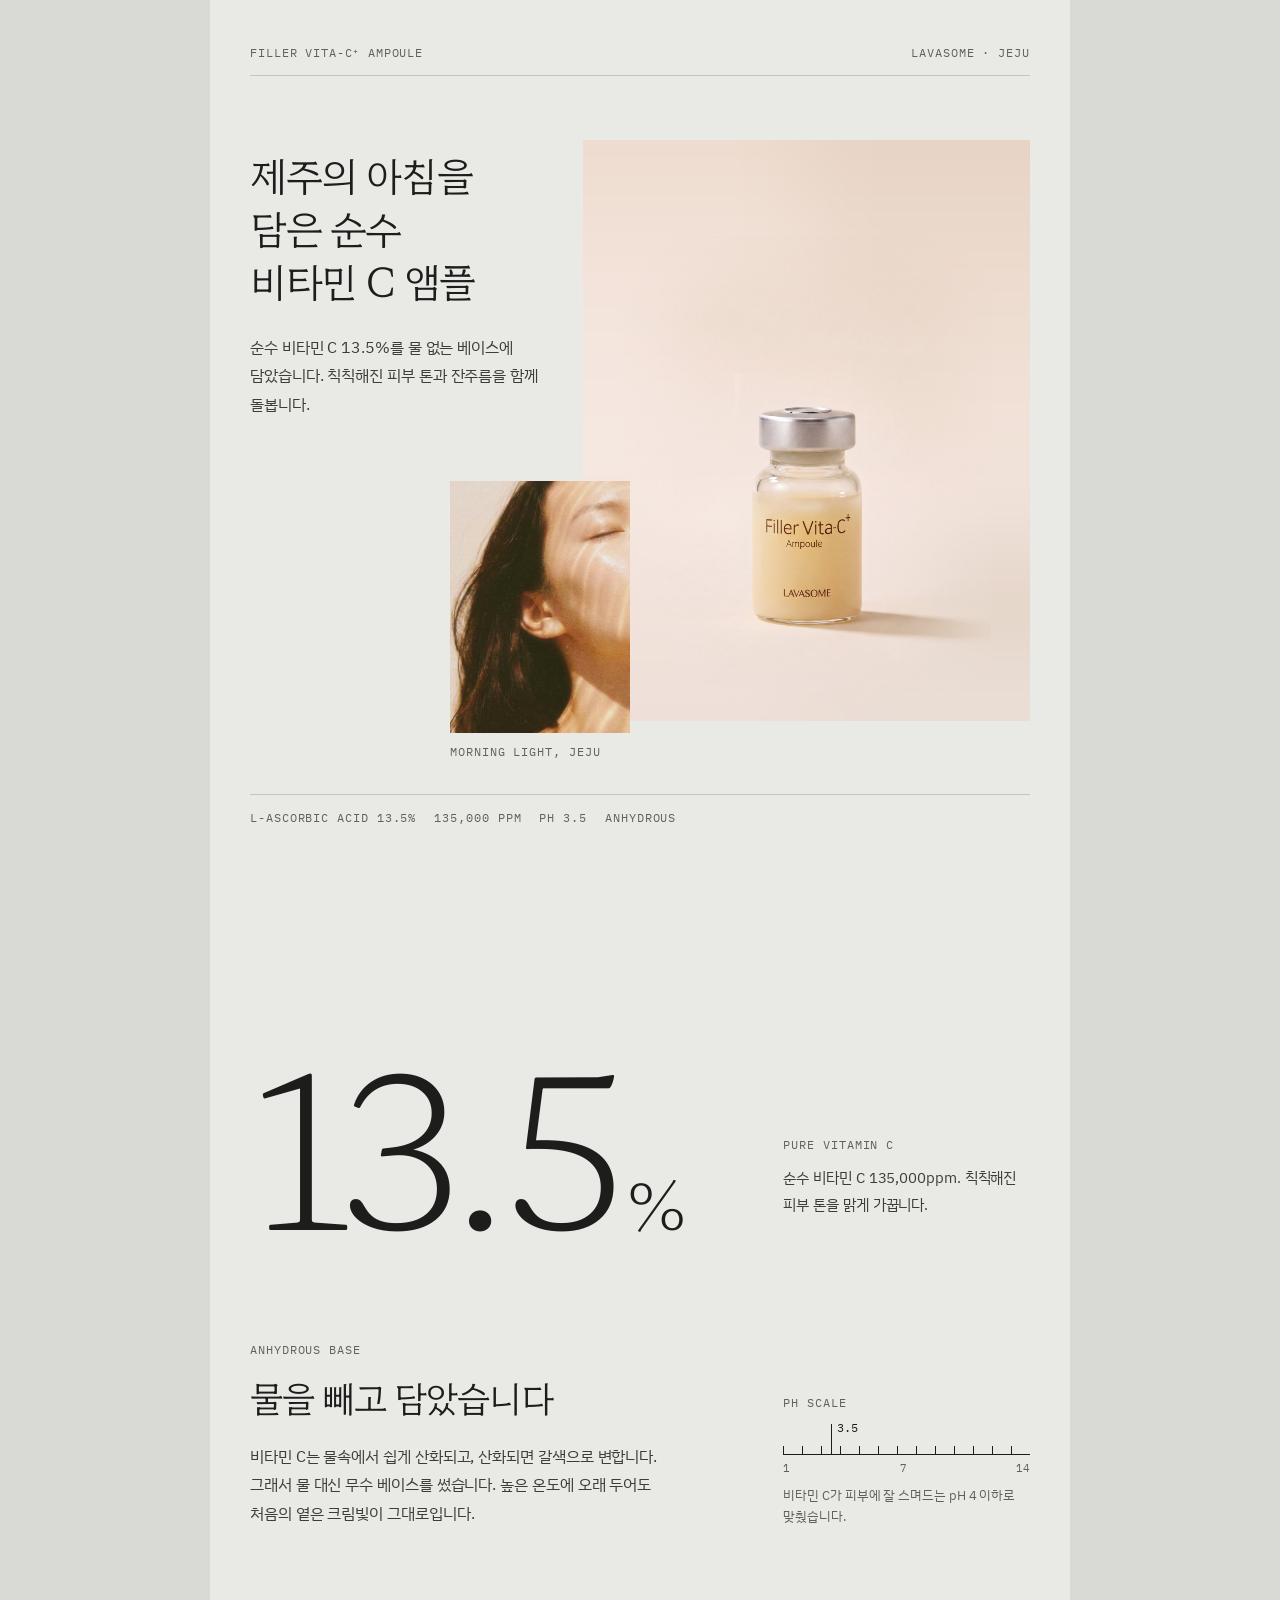
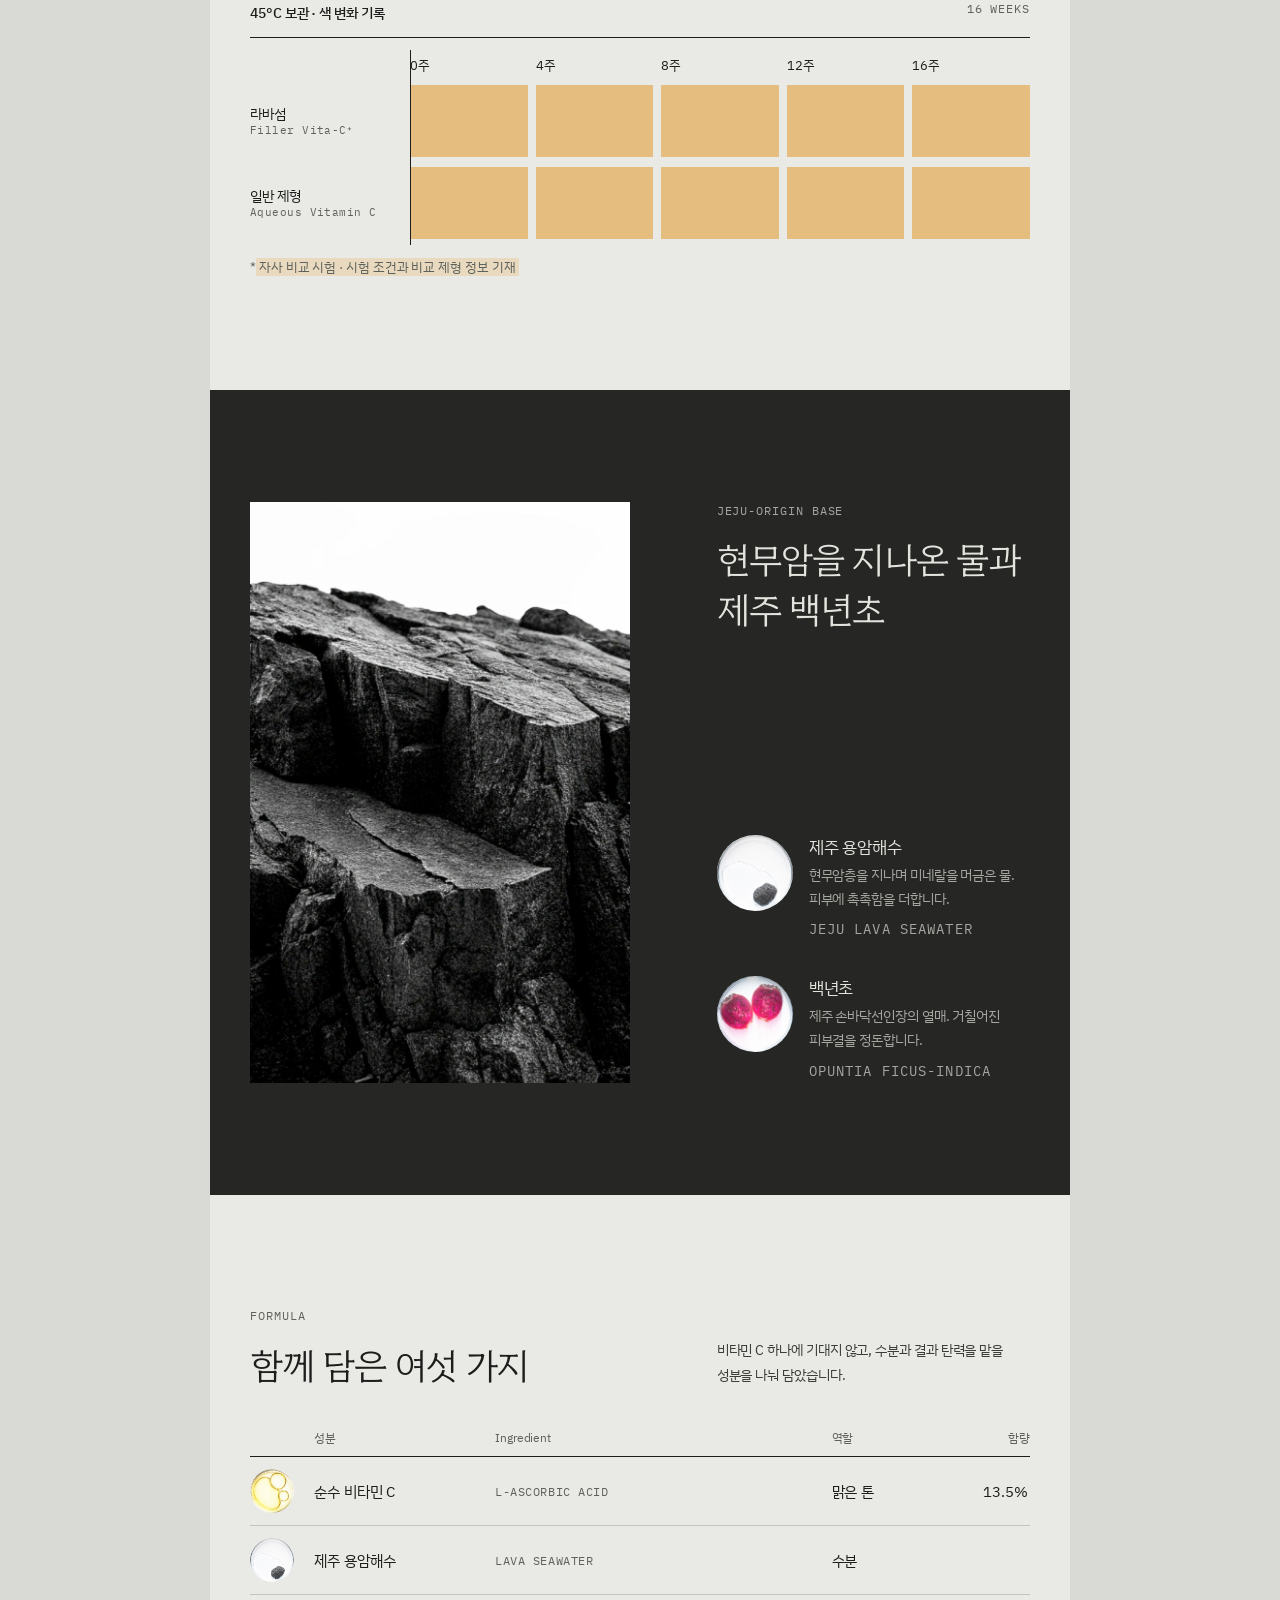
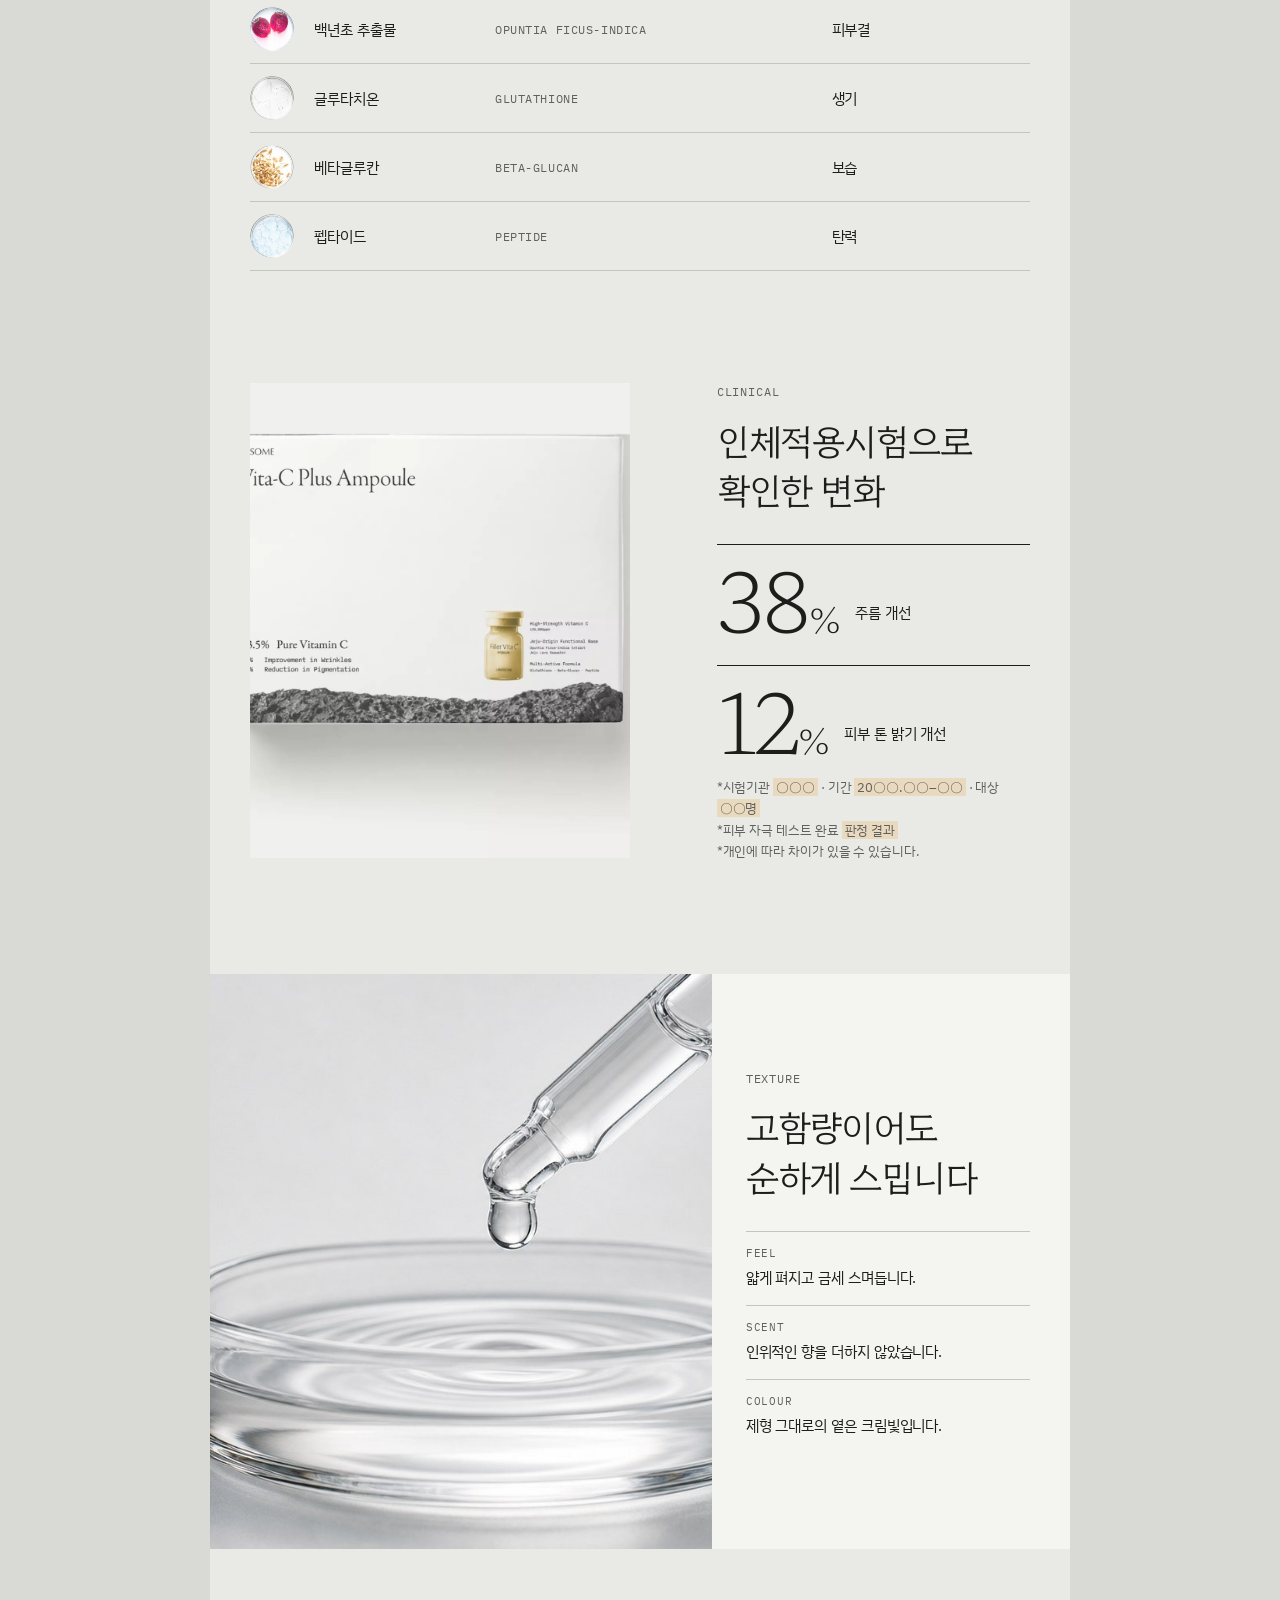
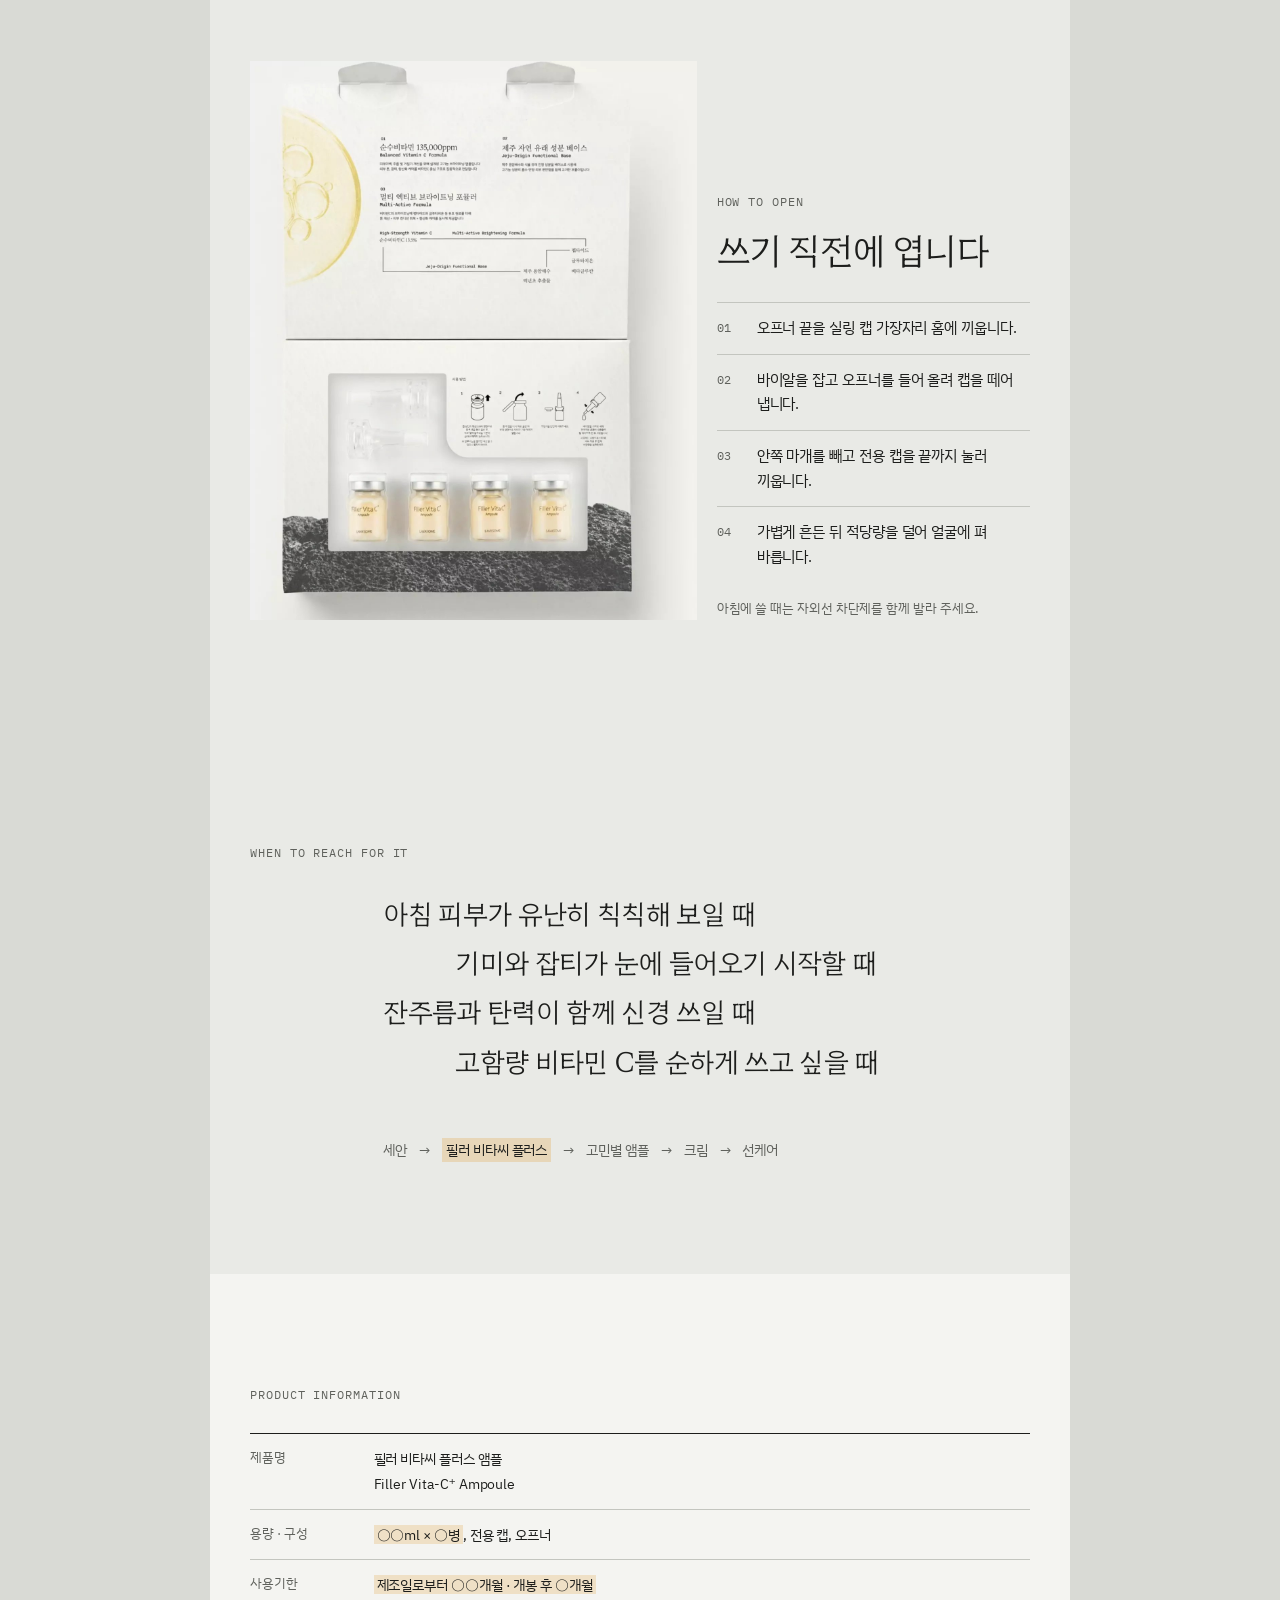
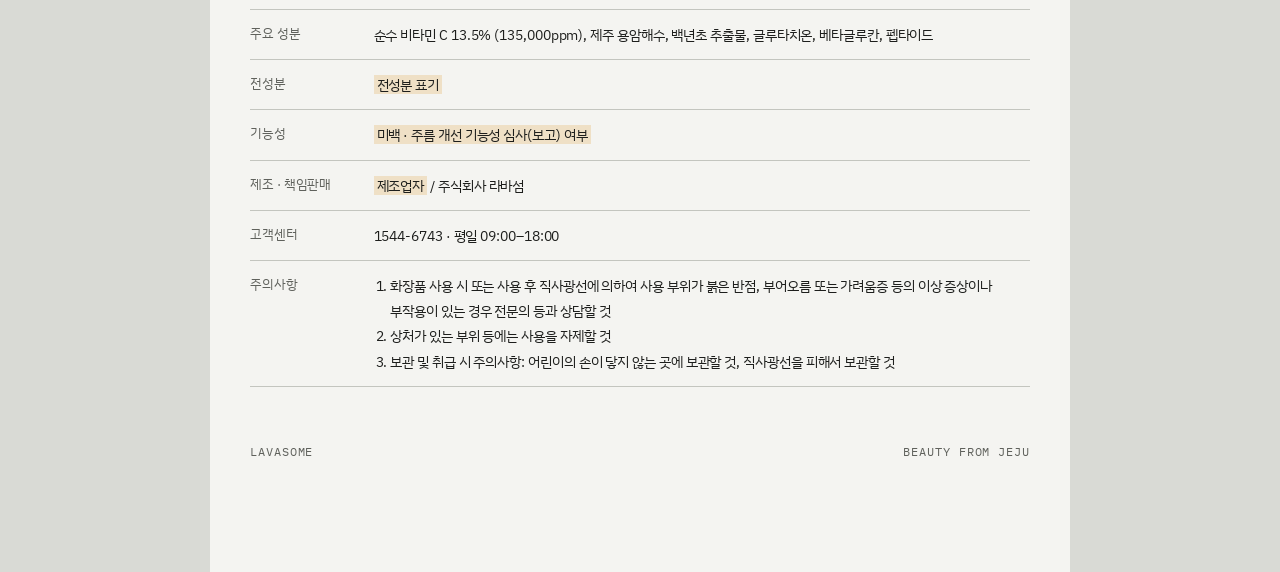
==== commit ad1eb2bf: "style: 비타씨 상세페이지 재디자인 — 시험 기록지 톤, 아티팩트 게시 - 크림+세리프+금색 조합을 걷어내고 광물 회색 지면, Hahmlet + IBM Plex,   12단 비" ====
--- a/detail/vita-c-plus/index.html
+++ b/detail/vita-c-plus/index.html
@@ -2,330 +2,392 @@
 <html lang="ko">
 <head>
 <meta charset="utf-8">
-<meta name="viewport" content="width=860">
-<title>Filler Vita-C⁺ Ampoule — 상세페이지</title>
-<meta name="robots" content="noindex">
-<!-- 라바섬 사이트와 연결하지 않은 단독 작업본. 메뉴·링크 없음.
-     ⚠️ 표시한 자리(노란 바탕 data-placeholder)는 확정 정보로 바꿔야 합니다. -->
-<!-- 글꼴: 이 페이지에 쓰인 글자만 담은 Google Fonts 조각을 함께 둔다(fonts/).
-     오프라인·GIF 추출에서도 같은 글꼴로 보이게 하려는 것. 문구를 크게 바꾸면
-     tools/pickfonts.py 로 다시 뽑는다. -->
-<link rel="stylesheet" href="fonts/fonts.css">
-<link rel="stylesheet" href="style.css">
-<script>if (/[?&]still\b/.test(location.search)) document.documentElement.classList.add('still');</script>
+<meta name="viewport" content="width=device-width, initial-scale=1">
+<!-- 이 파일은 page.html 을 감싼 것. 수정은 page.html 에서 하고 tools/build.py 로 다시 만든다. -->
 </head>
 <body>
+<title>Filler Vita-C⁺ Ampoule</title>
+<meta name="robots" content="noindex">
+<link rel="preconnect" href="https://fonts.googleapis.com">
+<link rel="preconnect" href="https://fonts.gstatic.com" crossorigin>
+<link rel="stylesheet" href="https://fonts.googleapis.com/css2?family=Hahmlet:wght@200;300;400&family=IBM+Plex+Mono:wght@400&family=IBM+Plex+Sans+KR:wght@400;500&display=swap">
+<link rel="stylesheet" href="fonts/fonts.css">
+<style>
+/* 시험 성적서와 바이알 라벨의 세계 — 현무암 회색 지면, 왼쪽 정렬의 비대칭 격자,
+   사진이 먼저 말하고 글은 좁은 단으로 비켜 선다. 색은 제형 사진과 산화 데이터에서만 쓴다. */
+:root {
+  --ground: #E9EAE6;      /* 석회 회색 — 크림이 아니라 광물 쪽 */
+  --paper: #F4F4F1;
+  --ink: #1D1E1C;         /* 현무암 */
+  --mute: #5F615C;        /* 보조 글자, ground 위 5.6:1 */
+  --rule: #C3C5BF;
+  --basalt: #262725;
+  --basalt-ink: #E4E4DF;
+  --basalt-mute: #A5A7A1;
+  --serum: #E5BD7F;       /* 실제 제형색 — 제품 사진에서 뽑음 */
+  --ox-1: #D9A255; --ox-2: #C47A2C; --ox-3: #8E4A1B; --ox-4: #5A2A12;
+  --display: "Hahmlet", "Noto Serif KR", serif;
+  --text: "IBM Plex Sans KR", "Noto Sans KR", system-ui, sans-serif;
+  --mono: "IBM Plex Mono", ui-monospace, monospace;
+  --T: 6s;                /* 모든 움직임의 주기 — GIF 한 바퀴 */
+  --g: clamp(16px, 4.6vw, 40px);
+}
+* { box-sizing: border-box; }
+body { margin: 0; background: #D9DAD5; color: var(--ink); font: 400 16px/1.8 var(--text); letter-spacing: -.005em; word-break: keep-all; -webkit-font-smoothing: antialiased; }
+img { display: block; max-width: 100%; }
+h1, h2, h3, p, ol, ul, dl, dd, figure, table { margin: 0; padding: 0; }
+ol, ul { list-style: none; }
+
+.page { max-width: 860px; margin: 0 auto; background: var(--ground); overflow: hidden; }
+.sec { padding: clamp(64px, 12vw, 112px) var(--g); position: relative; }
+.grid { display: grid; grid-template-columns: repeat(12, minmax(0, 1fr)); column-gap: 20px; }
+
+.tag { font: 400 11.5px/1.5 var(--mono); letter-spacing: .08em; text-transform: uppercase; color: var(--mute); }
+.h2 { font: 300 clamp(26px, 4.4vw, 36px)/1.38 var(--display); letter-spacing: -.03em; text-wrap: balance; }
+.body { font-size: 15.5px; line-height: 1.85; color: #3B3D39; max-width: 30em; }
+.foot { font-size: 12.5px; line-height: 1.7; color: var(--mute); }
+[data-ph] { background: rgba(229, 189, 127, .38); padding: 0 3px; }
+
+/* ── 01 첫 화면: 큰 바이알 + 작은 피부 컷 ───────────────────── */
+.hero { padding-top: clamp(28px, 6vw, 44px); }
+.hero__bar { display: flex; justify-content: space-between; gap: 12px; padding-bottom: 14px; border-bottom: 1px solid var(--rule); }
+.hero__grid { margin-top: clamp(36px, 7vw, 64px); align-items: start; }
+.hero__copy { grid-column: 1 / 6; padding-top: 8px; }
+.hero h1 { font: 300 clamp(30px, 5vw, 40px)/1.32 var(--display); letter-spacing: -.035em; white-space: nowrap; }
+.hero__lede { margin-top: 26px; font-size: 15.5px; line-height: 1.85; color: #3B3D39; max-width: 19em; }
+.hero__vial { grid-column: 6 / 13; position: relative; aspect-ratio: 4 / 5.2; overflow: hidden; background: #EEDCCB; }
+.hero__vial img { width: 100%; height: 100%; object-fit: cover; object-position: 50% 78%; }
+.sheen { position: absolute; left: 34%; top: 40%; width: 32%; height: 48%; overflow: hidden; mix-blend-mode: soft-light; pointer-events: none; }
+.sheen::after { content: ""; position: absolute; top: -10%; bottom: -10%; width: 34%; left: -50%; transform: skewX(-14deg);
+  background: linear-gradient(90deg, transparent, rgba(255, 255, 255, .9), transparent);
+  animation: sheen var(--T) cubic-bezier(.4, 0, .2, 1) infinite; animation-delay: calc(var(--T) * -.75); }
+@keyframes sheen { 0%, 20% { left: -50% } 55%, 100% { left: 125% } }
+.hero__skin { grid-column: 4 / 7; margin-top: clamp(-240px, -27vw, -60px); position: relative; z-index: 1; aspect-ratio: 372 / 520; overflow: hidden; }
+.hero__skin img { width: 100%; height: 100%; object-fit: cover; object-position: 50% 30%; }
+.hero__skin + .tag { grid-column: 4 / 8; margin-top: 10px; }
+.hero__spec { grid-column: 1 / 13; margin-top: 34px; padding-top: 14px; border-top: 1px solid var(--rule); display: flex; flex-wrap: wrap; gap: 4px 18px; }
+
+/* ── 02 13.5 ───────────────────────────────────────────────── */
+.dose { align-items: end; }
+.dose__n { grid-column: 1 / 9; font: 200 clamp(110px, 25vw, 214px)/.82 var(--display); letter-spacing: -.06em; font-variant-numeric: lining-nums;
+  animation: wipe var(--T) cubic-bezier(.6, 0, .2, 1) infinite; animation-delay: calc(var(--T) * -.6); }
+.dose__n small { font-size: .3em; letter-spacing: 0; margin-left: .08em; }
+@keyframes wipe { 0% { clip-path: inset(0 100% 0 0) } 28%, 92% { clip-path: inset(0 0 0 0) } 100% { clip-path: inset(0 0 0 100%) } }
+.dose__txt { grid-column: 9 / 13; padding-bottom: 10px; }
+.dose__txt .body { margin-top: 12px; font-size: 14.5px; }
+
+/* ── 03 무수 처방 + 산화 색 기록 ────────────────────────────── */
+.anhy__head { grid-column: 1 / 8; }
+.anhy__head .body { margin-top: 20px; }
+.anhy__ph { grid-column: 9 / 13; align-self: end; }
+.ruler { position: relative; height: 34px; margin-top: 10px; border-bottom: 1px solid var(--ink);
+  background: repeating-linear-gradient(90deg, var(--ink) 0 1px, transparent 1px calc(100% / 13)) bottom / 100% 8px no-repeat; }
+.ruler__needle { position: absolute; bottom: 0; width: 1px; height: 30px; background: var(--ink); left: calc(2.5 / 13 * 100%);
+  animation: needle var(--T) cubic-bezier(.3, .8, .2, 1) infinite; animation-delay: calc(var(--T) * -.6); }
+.ruler__needle::after { content: "3.5"; position: absolute; left: 6px; top: -4px; font: 400 11.5px var(--mono); }
+@keyframes needle { 0% { left: calc(6 / 13 * 100%) } 30%, 100% { left: calc(2.5 / 13 * 100%) } }
+.ruler__scale { display: flex; justify-content: space-between; margin-top: 6px; font: 400 11px var(--mono); color: var(--mute); }
+.anhy__ph .foot { margin-top: 10px; }
+
+.ox { grid-column: 1 / 13; margin-top: clamp(48px, 8vw, 72px); }
+.ox__cap { display: flex; justify-content: space-between; gap: 12px; padding-bottom: 12px; border-bottom: 1px solid var(--ink); }
+.ox__table { position: relative; display: grid; grid-template-columns: 9.5em repeat(5, minmax(0, 1fr)); gap: 10px 8px; margin-top: 18px; align-items: center; }
+.ox__table .tag { color: var(--ink); }
+.ox__w { text-align: left; }
+.ox__row { font-size: 14px; line-height: 1.4; }
+.ox__row small { display: block; white-space: nowrap; overflow: hidden; text-overflow: ellipsis; font: 400 11px var(--mono); color: var(--mute); letter-spacing: .04em; }
+.chip { height: clamp(46px, 9vw, 72px); background: var(--serum); }
+/* 기록 커서 — 지나간 주차부터 일반 제형 칸이 산화된 색으로 바뀐다 */
+.ox__cursor { position: absolute; top: -6px; bottom: -6px; width: 1px; background: var(--ink); left: calc(9.5em + 8px);
+  animation: cursor var(--T) linear infinite; animation-delay: calc(var(--T) * -.7); }
+@keyframes cursor { 0%, 6% { left: calc(9.5em + 8px); opacity: 0 } 10% { opacity: 1 } 70% { left: 100%; opacity: 1 } 78%, 100% { left: 100%; opacity: 0 } }
+.c-1 { animation: c1 var(--T) linear infinite; } .c-2 { animation: c2 var(--T) linear infinite; }
+.c-3 { animation: c3 var(--T) linear infinite; } .c-4 { animation: c4 var(--T) linear infinite; }
+.c-1, .c-2, .c-3, .c-4 { animation-delay: calc(var(--T) * -.7); }
+@keyframes c1 { 0%, 22% { background: var(--serum) } 26%, 94% { background: var(--ox-1) } 100% { background: var(--serum) } }
+@keyframes c2 { 0%, 34% { background: var(--serum) } 38%, 94% { background: var(--ox-2) } 100% { background: var(--serum) } }
+@keyframes c3 { 0%, 46% { background: var(--serum) } 50%, 94% { background: var(--ox-3) } 100% { background: var(--serum) } }
+@keyframes c4 { 0%, 58% { background: var(--serum) } 62%, 94% { background: var(--ox-4) } 100% { background: var(--serum) } }
+.ox .foot { margin-top: 18px; }
+.ox__title { font-size: 14px; font-weight: 500; }
+.ox__w { font-family: var(--text) !important; letter-spacing: 0 !important; font-size: 12.5px !important; }
+
+/* ── 04 제주 (어두운 면) ──────────────────────────────────── */
+.jeju { background: var(--basalt); color: var(--basalt-ink); }
+.jeju .tag { color: var(--basalt-mute); }
+.jeju__rock { grid-column: 1 / 7; grid-row: 1 / 3; aspect-ratio: 784 / 1200; overflow: hidden; }
+.jeju__rock img { width: 100%; height: 100%; object-fit: cover; }
+.jeju__head { grid-column: 8 / 13; align-self: start; }
+.jeju__head .h2 { margin-top: 14px; }
+.jeju__list { grid-column: 8 / 13; align-self: end; display: grid; gap: 34px; margin-top: 40px; }
+.jeju__list figure { display: grid; grid-template-columns: 76px 1fr; gap: 16px; align-items: start; }
+.jeju__list img { width: 76px; height: 76px; object-fit: cover; border-radius: 50%; }
+.jeju__list h3 { font: 400 17px/1.4 var(--text); }
+.jeju__list p { margin-top: 4px; font-size: 14px; line-height: 1.7; color: var(--basalt-mute); }
+
+/* ── 05 성분 표 ───────────────────────────────────────────── */
+.inci__head { grid-column: 1 / 7; }
+.inci__note { grid-column: 8 / 13; align-self: end; }
+.inci { grid-column: 1 / 13; margin-top: 44px; width: 100%; border-collapse: collapse; }
+.inci th { text-align: left; font: 400 12px/1 var(--text); color: var(--mute); padding: 0 0 12px; border-bottom: 1px solid var(--ink); }
+.inci td { padding: 12px 0; border-bottom: 1px solid var(--rule); vertical-align: middle; font-size: 15px; }
+.inci td:first-child { width: 64px; }
+.inci td img { width: 44px; height: 44px; border-radius: 50%; object-fit: cover; }
+.inci .lat { font: 400 11.5px var(--mono); letter-spacing: .05em; color: var(--mute); text-transform: uppercase; }
+.inci .amt { font-variant-numeric: tabular-nums; text-align: right; padding-right: 2px; }
+
+/* ── 06 임상 ──────────────────────────────────────────────── */
+.clin__img { grid-column: 1 / 7; aspect-ratio: 4 / 5; overflow: hidden; background: #E3E3DF; }
+.clin__img img { width: 100%; height: 100%; object-fit: cover; object-position: 50% 45%; }
+.clin__txt { grid-column: 8 / 13; align-self: center; }
+.clin__txt .h2 { margin-top: 14px; }
+.stat { margin-top: 30px; padding-top: 14px; border-top: 1px solid var(--ink); display: grid; grid-template-columns: auto 1fr; gap: 6px 18px; align-items: end; }
+.stat b { font: 200 clamp(56px, 10vw, 84px)/.9 var(--display); letter-spacing: -.05em; font-variant-numeric: lining-nums;
+  animation: wipe var(--T) cubic-bezier(.6, 0, .2, 1) infinite; animation-delay: calc(var(--T) * -.6); }
+.stat + .stat b { animation-delay: calc(var(--T) * -.55); }
+.stat b small { font-size: .4em; }
+.stat span { font-size: 14.5px; padding-bottom: 8px; }
+.clin__txt .foot { margin-top: 22px; }
+
+/* ── 07 제형 ──────────────────────────────────────────────── */
+.tex { padding: 0; }
+.tex .grid { column-gap: 0; }
+.tex__img { grid-column: 1 / 8; min-height: 420px; position: relative; }
+.tex__img img { position: absolute; inset: 0; width: 100%; height: 100%; object-fit: cover; object-position: 40% 40%; }
+.tex__txt { grid-column: 8 / 13; padding: clamp(56px, 10vw, 96px) var(--g) clamp(56px, 10vw, 96px) 34px; }
+.tex dl { margin-top: 30px; }
+.tex dl div { padding: 14px 0; border-top: 1px solid var(--rule); }
+.tex dt { font: 400 11px var(--mono); letter-spacing: .08em; text-transform: uppercase; color: var(--mute); }
+.tex dd { margin-top: 4px; font-size: 15px; }
+
+/* ── 08 구성 · 사용법 ─────────────────────────────────────── */
+.use__img { grid-column: 1 / 8; }
+.use__txt { grid-column: 8 / 13; align-self: end; }
+.use__txt .h2 { margin-top: 14px; }
+.steps { margin-top: 28px; counter-reset: s; }
+.steps li { counter-increment: s; display: grid; grid-template-columns: 30px 1fr; gap: 10px; padding: 13px 0; border-top: 1px solid var(--rule); font-size: 14.5px; line-height: 1.7; }
+.steps li::before { content: counter(s, decimal-leading-zero); font: 400 11.5px/2.1 var(--mono); color: var(--mute); }
+.use__txt .foot { margin-top: 16px; }
+
+/* ── 09 이런 날 ───────────────────────────────────────────── */
+.days__lines { grid-column: 3 / 13; margin-top: 30px; }
+.days__lines p { font: 300 clamp(20px, 3.4vw, 27px)/1.6 var(--display); letter-spacing: -.025em; }
+.days__lines p + p { margin-top: 6px; }
+.days__lines p:nth-child(even) { padding-left: clamp(0px, 8vw, 72px); }
+.route { grid-column: 3 / 13; margin-top: 56px; display: flex; flex-wrap: wrap; gap: 6px 12px; align-items: center; font-size: 13.5px; color: var(--mute); }
+.route b { color: var(--ink); font-weight: 400; background: rgba(229, 189, 127, .45); padding: 0 4px; }
+
+/* ── 10 제품 정보 ─────────────────────────────────────────── */
+.info { background: var(--paper); }
+.info table { margin-top: 30px; width: 100%; border-collapse: collapse; font-size: 14px; }
+.info th, .info td { text-align: left; vertical-align: top; padding: 12px 0; border-bottom: 1px solid var(--rule); }
+.info tr:first-child > * { border-top: 1px solid var(--ink); }
+.info th { width: 9.5em; font: 400 13px/1.75 var(--text); color: var(--mute); }
+.info ol { list-style: decimal; padding-left: 1.2em; }
+.colophon { display: flex; justify-content: space-between; gap: 12px; margin-top: 56px; }
+
+/* ── 좁은 화면 ─────────────────────────────────────────────── */
+@media (max-width: 640px) {
+  .grid > * { grid-column: 1 / -1 !important; grid-row: auto !important; }
+  .hero__vial { margin-top: 30px; }
+  .hero__skin { width: 52%; margin-top: -90px; margin-left: 6%; }
+  .ox__row small { display: none; }
+  .dose__txt { margin-top: 18px; }
+  .anhy__ph { margin-top: 36px; }
+  .ox__table { grid-template-columns: 6.4em repeat(5, minmax(0, 1fr)); gap: 8px 4px; }
+  .ox__cursor { left: calc(6.4em + 4px); animation-name: cursor-s; }
+  @keyframes cursor-s { 0%, 6% { left: calc(6.4em + 4px); opacity: 0 } 10% { opacity: 1 } 70% { left: 100%; opacity: 1 } 78%, 100% { left: 100%; opacity: 0 } }
+  .jeju__list { margin-top: 36px; }
+  .jeju__head { margin-top: 36px; }
+  .clin__txt, .use__txt { margin-top: 34px; }
+  .tex__img { min-height: 300px; }
+  .tex__txt { padding: 48px var(--g); }
+  .days__lines p:nth-child(even) { padding-left: 0; }
+  .info th { width: 7.5em; }
+}
+
+/* 정지 화면(#still) — 모든 움직임을 주기의 70% 에서 멈춘다(다 된 상태) */
+html.still *, html.still *::before, html.still *::after { animation-delay: calc(var(--T) * -.7) !important; animation-play-state: paused !important; }
+@media (prefers-reduced-motion: reduce) {
+  *, *::before, *::after { animation-delay: calc(var(--T) * -.7) !important; animation-play-state: paused !important; }
+}
+</style>
+<script>if (location.hash === '#still' || /[?&]still\b/.test(location.search)) document.documentElement.classList.add('still');</script>
+
 <main class="page">
 
-  <!-- 01 ─ 히어로 -->
-  <section class="s hero" id="s01" data-gif>
-    <div class="hero__photo"><img src="img/hero.jpg" alt="필러 비타씨 플러스 앰플"></div>
-    <div class="hero__sheen" aria-hidden="true"></div>
-    <div class="hero__copy">
-      <span class="lab">Filler Vita-C⁺ Ampoule</span>
-      <h1>제주의 아침을 담은<br>순수 비타민 C 앰플</h1>
-      <p>고함량 비타민 C를 무수 처방으로 지켜,<br>맑고 생기 있는 피부로.</p>
-      <ul class="tags"><li>#미백</li><li>#주름 개선</li><li>#항산화 케어</li></ul>
-    </div>
-    <p class="hero__name">LAVASOME<span>필러 비타씨 플러스 앰플</span></p>
-  </section>
-
-  <!-- 02 ─ 핵심 수치 -->
-  <section class="s" id="s02" data-gif>
-    <div class="key">
-      <div>
-        <span class="lab">Key Ingredient</span>
-        <p class="key__fig"><span class="count"></span>,000<small>ppm</small></p>
-        <div class="key__bar"><i></i></div>
-        <p class="key__sub">순수 비타민 C <b>13.5%</b></p>
-        <p class="lead">고함량 비타민 C가 칙칙한 피부 톤을 맑게 밝히고,<br>생기 있는 피부로 가꿔 줍니다.</p>
-      </div>
-      <figure class="key__img"><img src="img/mood-sq.jpg" alt=""></figure>
-    </div>
-  </section>
-
-  <!-- 03 ─ 제주 베이스 (박스 표기: Jeju-Origin Functional Base) -->
-  <section class="s s--dark jeju" id="s03" data-gif>
-    <div class="jeju__top">
-      <img src="img/jeju-rock.jpg" alt="">
-      <div>
-        <span class="lab">Jeju-Origin Functional Base</span>
-        <h2 class="h">제주에서 온<br>두 가지 베이스</h2>
-      </div>
-    </div>
-    <div class="jeju__list">
-      <div class="jeju__it">
-        <div class="ring"><img src="img/ing-seawater.jpg" alt="제주 용암해수"></div>
-        <h3><em>Jeju Lava Seawater</em>제주 용암해수</h3>
-        <p>현무암층을 지나며 미네랄을 머금은 물.<br>피부에 촉촉한 수분감을 더합니다.</p>
-      </div>
-      <div class="jeju__it">
-        <div class="ring"><img src="img/ing-opuntia.jpg" alt="백년초"></div>
-        <h3><em>Opuntia Ficus-Indica</em>백년초</h3>
-        <p>제주 손바닥선인장의 열매.<br>거칠어진 피부결을 매끄럽게 정돈합니다.</p>
-      </div>
-    </div>
-  </section>
-
-  <!-- 04 ─ 5가지 솔루션 -->
-  <section class="s" id="s04" data-gif>
-    <span class="lab">5 Solutions</span>
-    <h2 class="h">피부 본연의 빛을 살리는<br>다섯 가지 솔루션</h2>
-    <ol class="sol">
-      <li style="--i:0"><span class="sol__n">01</span><div><h3>미백<b>순수 비타민 C 13.5%</b></h3><p>칙칙한 피부 톤을 맑고 환하게</p></div><figure><img src="img/ing-vitc.jpg" alt=""></figure></li>
-      <li style="--i:1"><span class="sol__n">02</span><div><h3>수분<b>제주 용암해수 · 베타글루칸</b></h3><p>촉촉한 수분감을 오래 유지</p></div><figure><img src="img/ing-seawater.jpg" alt=""></figure></li>
-      <li style="--i:2"><span class="sol__n">03</span><div><h3>주름 개선<b>펩타이드</b></h3><p>탄력 있는 피부결로</p></div><figure><img src="img/ing-peptide.jpg" alt=""></figure></li>
-      <li style="--i:3"><span class="sol__n">04</span><div><h3>항산화<b>글루타치온</b></h3><p>지친 피부에 생기를</p></div><figure><img src="img/ing-glutathione.jpg" alt=""></figure></li>
-      <li style="--i:4"><span class="sol__n">05</span><div><h3>피부결 개선<b>백년초</b></h3><p>거칠어진 결을 매끄럽게</p></div><figure><img src="img/ing-opuntia.jpg" alt=""></figure></li>
-    </ol>
-  </section>
-
-  <!-- 05 ─ 처방 설계: 함량보다 구조 -->
-  <section class="s s--cream" id="s05" data-gif>
-    <div class="center">
-      <span class="lab">Formulation</span>
-      <p class="quote" style="margin-top:22px">비타민 C, 함량이 높다고 좋은 것이 아닙니다.<br><em>피부가 제대로 받아들이는 구조</em>가 중요합니다.</p>
-    </div>
-    <ul class="trio">
-      <li><span class="lab">01 Potency</span><b>13.5<small>%</small></b><h3>고함량</h3><p>순수 비타민 C<br>135,000ppm</p></li>
-      <li><span class="lab">02 Condition</span><b>pH 3.5</b><h3>흡수 조건</h3><p>비타민 C가 잘 작용하는<br>약산성 설계</p></li>
-      <li><span class="lab">03 Stability</span><b>무수</b><h3>안정화</h3><p>물을 빼 산화를 늦추는<br>무수 베이스</p></li>
-    </ul>
-    <div class="ph" aria-label="pH 눈금 — 3.5 표시">
-      <div class="ph__scale"><span class="ph__zone"></span><span class="ph__mark"><span>pH 3.5</span></span></div>
-      <div class="ph__ticks"><span style="--v:1">1</span><span style="--v:4">4</span><span style="--v:7">7</span><span style="--v:10">10</span><span style="--v:14">14</span></div>
-      <div class="ph__cap"><span>산성</span><span>중성</span><span>알칼리</span></div>
-    </div>
-    <p class="note center">pH 4를 넘지 않는 약산성 조건에서 비타민 C가 피부에 가장 잘 흡수됩니다.</p>
-  </section>
-
-  <!-- 06 ─ 2중 레이어 -->
-  <section class="s" id="s06" data-gif>
-    <span class="lab">Double Layer</span>
-    <h2 class="h">밖에서는 지키고,<br>닿는 순간 전합니다</h2>
-    <div class="layer">
-      <div class="orb" aria-hidden="true">
-        <svg viewBox="0 0 330 330">
-          <g class="orb__outer"><circle cx="165" cy="165" r="150" fill="none" stroke="#B98632" stroke-width="1.5" pathLength="240" stroke-dasharray="6 4"/></g>
-          <circle cx="165" cy="165" r="126" fill="#F4EDE1"/>
-          <g class="orb__core"><circle cx="165" cy="165" r="78" fill="#E5BD7F"/><circle cx="165" cy="165" r="78" fill="url(#gl)"/></g>
-          <circle class="orb__dot" cx="165" cy="44" r="5" fill="#B98632"/>
-          <circle class="orb__dot" cx="286" cy="165" r="5" fill="#B98632"/>
-          <circle class="orb__dot" cx="165" cy="286" r="5" fill="#B98632"/>
-          <circle class="orb__dot" cx="44" cy="165" r="5" fill="#B98632"/>
-          <defs><radialGradient id="gl" cx=".35" cy=".3" r=".8"><stop offset="0" stop-color="#fff" stop-opacity=".7"/><stop offset=".5" stop-color="#fff" stop-opacity="0"/></radialGradient></defs>
-          <text x="165" y="171" text-anchor="middle" font-family="Courier Prime, monospace" font-size="13" letter-spacing="2" fill="#5B4214">VITAMIN C</text>
-        </svg>
-      </div>
-      <dl>
-        <div><dt>외층<em>Outer</em></dt><dd>수분을 차단하는 무수 베이스가 순수 비타민 C를 감쌉니다. 개봉 전까지 산화가 시작되지 않습니다.</dd></div>
-        <div><dt>내층<em>Inner</em></dt><dd>피부에 닿는 순간 유효 성분이 풀립니다. 농도가 아니라 도달이 목적입니다.</dd></div>
-      </dl>
-    </div>
-  </section>
-
-  <!-- 07 ─ 고온 안정성 (색으로 증명하는 차이)
-       ⚠️ 시험 조건·비교 대상은 기존 상세 시안 기준입니다. 원 시험 자료로 확인 필요. -->
-  <section class="s s--stone" id="s07" data-gif>
-    <div class="center">
-      <span class="lab">Stability Test</span>
-      <h2 class="h">색으로 증명하는 차이</h2>
-      <p class="lead">비타민 C는 산화되면 색이 변합니다.<br>라바섬은 가혹한 조건에서도 처음의 크림빛을 지킵니다.</p>
-    </div>
-    <div class="stab__head"><p class="stab__cond"><small>고온 가혹 조건</small><b>45°C · 16주</b></p></div>
-    <div class="stab__track"><i></i></div>
-    <div class="stab__wk"><span>0주</span><span>4주</span><span>8주</span><span>12주</span><span>16주</span></div>
-    <div class="stab__grid">
-      <div class="vcard vcard--ours">
-        <h3>라바섬 필러 비타씨 플러스</h3>
-        <p>16주 후에도 크림빛 유지</p>
-        <div class="vials">
-          <div class="vial"><svg viewBox="0 0 64 150"><rect x="16" y="2" width="32" height="16" rx="3" fill="#C9C7C2"/><rect x="21" y="18" width="22" height="10" fill="#E9E6E0"/><rect x="4" y="28" width="56" height="118" rx="12" fill="#FBFAF7" stroke="#D8D3C9"/><rect x="8" y="54" width="48" height="88" rx="9" fill="#E5BD7F" class=""/></svg><span>0주</span></div><div class="vial"><svg viewBox="0 0 64 150"><rect x="16" y="2" width="32" height="16" rx="3" fill="#C9C7C2"/><rect x="21" y="18" width="22" height="10" fill="#E9E6E0"/><rect x="4" y="28" width="56" height="118" rx="12" fill="#FBFAF7" stroke="#D8D3C9"/><rect x="8" y="54" width="48" height="88" rx="9" fill="#E5BD7F" class="liq-keep-8"/></svg><span>8주</span></div><div class="vial"><svg viewBox="0 0 64 150"><rect x="16" y="2" width="32" height="16" rx="3" fill="#C9C7C2"/><rect x="21" y="18" width="22" height="10" fill="#E9E6E0"/><rect x="4" y="28" width="56" height="118" rx="12" fill="#FBFAF7" stroke="#D8D3C9"/><rect x="8" y="54" width="48" height="88" rx="9" fill="#E5BD7F" class="liq-keep-16"/></svg><span>16주</span></div>
+  <!-- 01 -->
+  <section class="sec hero" id="s01" data-gif>
+    <div class="hero__bar"><span class="tag">Filler Vita-C⁺ Ampoule</span><span class="tag">Lavasome · Jeju</span></div>
+    <div class="grid hero__grid">
+      <div class="hero__copy">
+        <h1>제주의 아침을<br>담은 순수<br>비타민 C 앰플</h1>
+        <p class="hero__lede">순수 비타민 C 13.5%를 물 없는 베이스에 담았습니다. 칙칙해진 피부 톤과 잔주름을 함께 돌봅니다.</p>
+      </div>
+      <figure class="hero__vial"><img src="img/hero.jpg" alt="필러 비타씨 플러스 앰플 바이알"><span class="sheen" aria-hidden="true"></span></figure>
+      <figure class="hero__skin"><img src="img/skin.jpg" alt=""></figure>
+      <p class="tag">Morning light, Jeju</p>
+      <p class="hero__spec"><span class="tag">L-Ascorbic Acid 13.5%</span><span class="tag">135,000 ppm</span><span class="tag">pH 3.5</span><span class="tag">Anhydrous</span></p>
+    </div>
+  </section>
+
+  <!-- 02 -->
+  <section class="sec" id="s02" data-gif>
+    <div class="grid dose">
+      <p class="dose__n" aria-label="13.5%">13.5<small>%</small></p>
+      <div class="dose__txt">
+        <p class="tag">Pure Vitamin C</p>
+        <p class="body">순수 비타민 C 135,000ppm. 칙칙해진 피부 톤을 맑게 가꿉니다.</p>
+      </div>
+    </div>
+  </section>
+
+  <!-- 03 — ⚠️ 색 기록은 기존 상세 시안의 비교 이미지를 옮긴 것. 원 시험 자료로 확인 필요 -->
+  <section class="sec" id="s03" data-gif style="padding-top:0">
+    <div class="grid">
+      <div class="anhy__head">
+        <p class="tag">Anhydrous Base</p>
+        <h2 class="h2" style="margin-top:14px">물을 빼고 담았습니다</h2>
+        <p class="body">비타민 C는 물속에서 쉽게 산화되고, 산화되면 갈색으로 변합니다. 그래서 물 대신 무수 베이스를 썼습니다. 높은 온도에 오래 두어도 처음의 옅은 크림빛이 그대로입니다.</p>
+      </div>
+      <div class="anhy__ph">
+        <p class="tag">pH Scale</p>
+        <div class="ruler" aria-label="pH 3.5"><span class="ruler__needle"></span></div>
+        <div class="ruler__scale"><span>1</span><span>7</span><span>14</span></div>
+        <p class="foot">비타민 C가 피부에 잘 스며드는 pH 4 이하로 맞췄습니다.</p>
+      </div>
+
+      <div class="ox">
+        <div class="ox__cap"><span class="ox__title">45°C 보관 · 색 변화 기록</span><span class="tag">16 weeks</span></div>
+        <div class="ox__table" role="table" aria-label="45도 보관 16주 색 변화">
+          <span class="ox__cursor" aria-hidden="true"></span>
+          <span></span><span class="tag ox__w">0주</span><span class="tag ox__w">4주</span><span class="tag ox__w">8주</span><span class="tag ox__w">12주</span><span class="tag ox__w">16주</span>
+          <p class="ox__row">라바섬<small>Filler Vita-C⁺</small></p><i class="chip"></i><i class="chip"></i><i class="chip"></i><i class="chip"></i><i class="chip"></i>
+          <p class="ox__row">일반 제형<small>Aqueous Vitamin C</small></p><i class="chip"></i><i class="chip c-1"></i><i class="chip c-2"></i><i class="chip c-3"></i><i class="chip c-4"></i>
         </div>
-      </div>
-      <div class="vcard">
-        <h3>일반 비타민 C 제형</h3>
-        <p>시간이 지나며 산화 · 갈변</p>
-        <div class="vials">
-          <div class="vial"><svg viewBox="0 0 64 150"><rect x="16" y="2" width="32" height="16" rx="3" fill="#C9C7C2"/><rect x="21" y="18" width="22" height="10" fill="#E9E6E0"/><rect x="4" y="28" width="56" height="118" rx="12" fill="#FBFAF7" stroke="#D8D3C9"/><rect x="8" y="54" width="48" height="88" rx="9" fill="#E5BD7F" class=""/></svg><span>0주</span></div><div class="vial"><svg viewBox="0 0 64 150"><rect x="16" y="2" width="32" height="16" rx="3" fill="#C9C7C2"/><rect x="21" y="18" width="22" height="10" fill="#E9E6E0"/><rect x="4" y="28" width="56" height="118" rx="12" fill="#FBFAF7" stroke="#D8D3C9"/><rect x="8" y="54" width="48" height="88" rx="9" fill="#E5BD7F" class="liq-8"/></svg><span>8주</span></div><div class="vial"><svg viewBox="0 0 64 150"><rect x="16" y="2" width="32" height="16" rx="3" fill="#C9C7C2"/><rect x="21" y="18" width="22" height="10" fill="#E9E6E0"/><rect x="4" y="28" width="56" height="118" rx="12" fill="#FBFAF7" stroke="#D8D3C9"/><rect x="8" y="54" width="48" height="88" rx="9" fill="#E5BD7F" class="liq-16"/></svg><span>16주</span></div>
-        </div>
-      </div>
-    </div>
-    <p class="note center">*<span data-placeholder>자사 비교 시험 · 시험 조건과 비교 제형 정보 기재</span></p>
-  </section>
-
-  <!-- 08 ─ 임상
-       ⚠️ 수치는 박스 표기(38% Improvement in Wrinkles, 12% Reduction in Pigmentation)와
-       기존 상세 시안 기준입니다. 시험기관·기간·인원은 원 시험 성적서로 채워 주세요.
-       사용 전후 사진은 실제 시험 사진이 있을 때만 넣습니다(임의 연출 금지). -->
-  <section class="s s--dark" id="s08" data-gif>
-    <div class="center">
-      <span class="lab">Clinical Result</span>
-      <h2 class="h">자연이 전하고,<br>임상이 증명한 변화</h2>
-    </div>
-    <div class="stats">
-      <div class="stat">
-        <h3>피부 톤 밝기 개선</h3>
-        <p class="stat__n"><i>+</i><span class="pc pc--12"></span><small>%</small></p>
-      </div>
-      <div class="stat">
-        <h3>주름 개선</h3>
-        <p class="stat__n"><i>+</i><span class="pc pc--38"></span><small>%</small></p>
-      </div>
-    </div>
-    <div class="badges">
-      <div class="badge">
-        <svg viewBox="0 0 46 46" fill="none" stroke="#F2D29A" stroke-width="1.4"><circle cx="23" cy="23" r="21"/><circle cx="23" cy="23" r="16" stroke-dasharray="2 3"/><path d="M15 23.5l5.5 5.5L32 17.5"/></svg>
-        <div><b>피부 자극 테스트 완료</b><span data-placeholder>판정 결과 기재</span></div>
-      </div>
-      <div class="badge">
-        <svg viewBox="0 0 46 46" fill="none" stroke="#F2D29A" stroke-width="1.4"><rect x="6" y="8" width="24" height="30" rx="3"/><path d="M11 17h14M11 23h14M11 29h8"/><path d="M33 20v8l-5 10h14l-5-10v-8M32 20h6"/></svg>
-        <div><b>인체적용시험 완료</b><span>미백 · 주름 개선</span></div>
-      </div>
-    </div>
-    <p class="note">*인체적용시험 결과 · 시험기관 <span data-placeholder>○○○</span> · 시험기간 <span data-placeholder>20○○.○○.○○–○○.○○</span> · 대상 <span data-placeholder>성인 ○○명</span><br>*개인에 따라 차이가 있을 수 있습니다.</p>
-  </section>
-
-  <!-- 09 ─ 사용감 (정지 섹션) -->
-  <section class="s tex" id="s09">
-    <div class="tex__img"><img src="img/dropper.jpg" alt=""></div>
-    <div class="tex__txt">
-      <span class="lab">Gentle Efficacy</span>
-      <h2 class="h" style="font-size:32px">고농도인데<br>사용감은 순합니다</h2>
-      <dl>
-        <div><dt>흡수감<em>Texture</em></dt><dd>얇게 퍼지고 빠르게 정리됩니다</dd></div>
-        <div><dt>향<em>Scent</em></dt><dd>인위적인 향을 더하지 않았습니다</dd></div>
-        <div><dt>색감<em>Tone</em></dt><dd>실제 제형 그대로의 옅은 크림빛입니다</dd></div>
-      </dl>
-    </div>
-  </section>
-
-  <!-- 10 ─ 구성 (정지 섹션) -->
-  <section class="s s--cream" id="s10">
-    <div class="center">
-      <span class="lab">In the Box</span>
-      <h2 class="h">비타민 C의 신선함을 담은<br>특별한 구성</h2>
-    </div>
-    <ul class="kit">
-      <li>
-        <svg viewBox="0 0 80 150" fill="none" stroke="#1B1A17" stroke-width="1.3"><rect x="14" y="40" width="52" height="34" rx="6" fill="#DAD7D1"/><rect x="18" y="74" width="44" height="10" fill="#EEECE7"/><path d="M14 52h52" stroke-opacity=".4"/></svg>
-        <h3>실링 캡</h3><p>개봉 전까지<br>공기를 막아 줍니다</p>
-      </li>
-      <li>
-        <svg viewBox="0 0 80 150" fill="none" stroke="#1B1A17" stroke-width="1.3"><rect x="20" y="10" width="40" height="18" rx="3" fill="#DAD7D1"/><rect x="25" y="28" width="30" height="10" fill="#EEECE7"/><rect x="8" y="38" width="64" height="108" rx="13" fill="#FBFAF7"/><rect x="13" y="62" width="54" height="79" rx="9" fill="#E5BD7F" stroke="none"/></svg>
-        <h3>투명 유리 바이알</h3><p>제형의 색을<br>그대로 확인합니다</p>
-      </li>
-      <li>
-        <svg viewBox="0 0 80 150" fill="none" stroke="#1B1A17" stroke-width="1.3"><path d="M30 6h20v20H30z" fill="#DAD7D1"/><path d="M24 26h32v10H24z" fill="#EEECE7"/><path d="M34 36h12v84l-6 18-6-18z" fill="#FBFAF7"/></svg>
-        <h3>앰플 전용 캡</h3><p>필요한 만큼<br>위생적으로 덜어 냅니다</p>
-      </li>
-      <li>
-        <svg viewBox="0 0 80 150" fill="none" stroke="#1B1A17" stroke-width="1.3"><g transform="rotate(-24 40 80)"><rect x="32" y="20" width="16" height="120" rx="5" fill="#DAD7D1"/><path d="M36 20v-8h8v8" fill="#EEECE7"/><circle cx="40" cy="120" r="4"/></g></svg>
-        <h3>전용 오프너</h3><p>실링 캡을<br>손쉽게 엽니다</p>
-      </li>
-    </ul>
-    <p class="note center">*<span data-placeholder>실제 구성품 명칭·형태 확인 필요</span></p>
-  </section>
-
-  <!-- 11 ─ 사용 방법
-       ⚠️ 단계 설명은 기존 상세 시안을 정리한 것입니다. 실제 사용법과 대조해 주세요. -->
-  <section class="s" id="s11" data-gif>
-    <div class="center">
-      <span class="lab">How to Use</span>
-      <h2 class="h">사용 방법</h2>
-    </div>
-    <ol class="steps">
-      <li class="step">
-        <div class="step__art"><svg viewBox="0 0 120 200" fill="none" stroke="#1B1A17" stroke-width="1.3">
-          <rect x="30" y="22" width="60" height="26" rx="4" fill="#DAD7D1"/><rect x="38" y="48" width="44" height="12" fill="#EEECE7"/><rect x="18" y="60" width="84" height="132" rx="16" fill="#FBFAF7"/><rect x="24" y="92" width="72" height="94" rx="11" fill="#E5BD7F" stroke="none"/>
-          <g class="a-pry"><rect x="58" y="32" width="10" height="92" rx="4" fill="#C9C5BD" transform="rotate(-30 60 40)"/></g>
-        </svg></div>
-        <span class="lab">Step 01</span><h3>오프너 끼우기</h3>
-        <p>전용 오프너 끝을 실링 캡 가장자리 홈에 끼워 주세요.</p>
-      </li>
-      <li class="step">
-        <div class="step__art"><svg viewBox="0 0 120 200" fill="none" stroke="#1B1A17" stroke-width="1.3">
-          <rect x="38" y="60" width="44" height="12" fill="#EEECE7"/><rect x="18" y="72" width="84" height="122" rx="16" fill="#FBFAF7"/><rect x="24" y="100" width="72" height="88" rx="11" fill="#E5BD7F" stroke="none"/>
-          <g class="a-lift"><rect x="30" y="34" width="60" height="26" rx="4" fill="#DAD7D1"/></g>
-          <g class="a-arrow" stroke="#B98632" stroke-width="1.6"><path d="M104 46V18M97 25l7-7 7 7"/></g>
-        </svg></div>
-        <span class="lab">Step 02</span><h3>캡 들어 올리기</h3>
-        <p>바이알을 잡고 오프너를 천천히 들어 올려 실링 캡을 떼어 냅니다.</p>
-      </li>
-      <li class="step">
-        <div class="step__art"><svg viewBox="0 0 120 200" fill="none" stroke="#1B1A17" stroke-width="1.3">
-          <rect x="18" y="88" width="84" height="106" rx="16" fill="#FBFAF7"/><rect x="24" y="112" width="72" height="76" rx="11" fill="#E5BD7F" stroke="none"/><rect x="38" y="76" width="44" height="12" fill="#EEECE7"/>
-          <g class="a-drop"><path d="M50 22h20v20H50z" fill="#DAD7D1"/><path d="M44 42h32v12H44z" fill="#EEECE7"/><path d="M55 54h10v40l-5 10-5-10z" fill="#FBFAF7"/></g>
-        </svg></div>
-        <span class="lab">Step 03</span><h3>전용 캡 끼우기</h3>
-        <p>안쪽 마개를 뺀 뒤 앰플 전용 캡을 끝까지 눌러 끼워 주세요.</p>
-      </li>
-      <li class="step">
-        <div class="step__art"><svg viewBox="0 0 120 200" fill="none" stroke="#1B1A17" stroke-width="1.3">
-          <g class="a-shake"><rect x="18" y="20" width="84" height="120" rx="16" fill="#FBFAF7"/><rect x="24" y="50" width="72" height="84" rx="11" fill="#E5BD7F" stroke="none"/><rect x="38" y="140" width="44" height="12" fill="#EEECE7"/><path d="M50 152h20v14H50z" fill="#DAD7D1"/><path d="M56 166h8v14l-4 8-4-8z" fill="#FBFAF7"/></g>
-          <g stroke="#B98632" stroke-width="1.5" class="a-arrow"><path d="M8 60c-6 16-6 34 0 50M112 60c6 16 6 34 0 50"/></g>
-        </svg></div>
-        <span class="lab">Step 04</span><h3>흔들어 사용하기</h3>
-        <p>가볍게 흔든 뒤 적당량을 덜어 얼굴 전체에 부드럽게 펴 바릅니다.</p>
-      </li>
-    </ol>
-  </section>
-
-  <!-- 12 ─ 루틴 -->
-  <section class="s s--cream" id="s12" data-gif>
-    <div class="center">
-      <span class="lab">Daily Routine</span>
-      <h2 class="h">라바섬 데일리 스킨케어 루틴</h2>
-      <p class="lead">비타씨 플러스로 피부 톤을 정돈한 뒤,<br>고민에 맞는 앰플을 더해 보세요.</p>
-    </div>
-    <div class="route" role="list">
-      <span class="route__dot" aria-hidden="true"></span>
-      <div class="route__it" role="listitem"><span class="route__n">01</span><div class="route__img"><svg viewBox="0 0 40 40" fill="none" stroke="#1B1A17" stroke-width="1.3"><path d="M20 6c6 8 10 13 10 19a10 10 0 0 1-20 0c0-6 4-11 10-19z"/></svg></div><h3>클렌징</h3><p>세안 후 결 정돈</p></div>
-      <div class="route__it is-key" role="listitem"><span class="route__n">02</span><div class="route__img"><img src="img/bottle-sq.jpg" alt=""></div><h3>필러 비타씨<br>플러스 앰플</h3><p>아침 · 저녁</p></div>
-      <div class="route__it" role="listitem"><span class="route__n">03</span><div class="route__img"><img src="img/p-pdrn-1k.jpg" alt=""></div><h3>고민별 앰플</h3><p>Calming 50 · PDRN 1K<br>HA 90 · 바쿠치올 5K</p></div>
-      <div class="route__it" role="listitem"><span class="route__n">04</span><div class="route__img"><svg viewBox="0 0 40 40" fill="none" stroke="#1B1A17" stroke-width="1.3"><rect x="8" y="16" width="24" height="16" rx="4"/><rect x="10" y="10" width="20" height="6" rx="2"/></svg></div><h3>크림</h3><p>수분 마무리</p></div>
-      <div class="route__it" role="listitem"><span class="route__n">05</span><div class="route__img"><img src="img/p-sunscreen.jpg" alt=""></div><h3>퓨어 선스크린</h3><p>아침 마지막 단계</p></div>
-    </div>
-    <p class="note center">*비타민 C 제품을 아침에 사용할 때는 자외선 차단제를 함께 사용해 주세요.</p>
-  </section>
-
-  <!-- 13 ─ 추천 -->
-  <section class="s" id="s13" data-gif>
-    <span class="lab">Recommended For</span>
-    <h2 class="h">이런 피부에 추천합니다</h2>
-    <div class="recom">
-      <ul class="checks">
-        <li style="--i:0"><svg viewBox="0 0 26 26" fill="none" stroke="#B98632" stroke-width="1.8"><path d="M5 13.5l5 5L21 7.5"/></svg><span><b>칙칙하고 생기 없는 피부</b>가 고민인 분</span></li>
-        <li style="--i:1"><svg viewBox="0 0 26 26" fill="none" stroke="#B98632" stroke-width="1.8"><path d="M5 13.5l5 5L21 7.5"/></svg><span><b>기미 · 잡티 케어</b>가 필요한 분</span></li>
-        <li style="--i:2"><svg viewBox="0 0 26 26" fill="none" stroke="#B98632" stroke-width="1.8"><path d="M5 13.5l5 5L21 7.5"/></svg><span><b>탄력 저하 · 잔주름</b>이 신경 쓰이는 분</span></li>
-        <li style="--i:3"><svg viewBox="0 0 26 26" fill="none" stroke="#B98632" stroke-width="1.8"><path d="M5 13.5l5 5L21 7.5"/></svg><span><b>순하면서도 효과적인</b> 비타민 C 앰플을 찾는 분</span></li>
-      </ul>
-      <figure class="recom__img"><img src="img/bottle-sq.jpg" alt=""></figure>
-    </div>
-  </section>
-
-  <!-- 14 ─ 제품 정보 (정지 섹션)
-       ⚠️ 용량·사용기한·전성분 등은 확정 정보로 채워 주세요. 주의사항은 화장품 공통 표기. -->
-  <section class="s s--stone info" id="s14">
-    <span class="lab">Product Information</span>
-    <h2 class="h" style="font-size:30px">제품 정보</h2>
+        <p class="foot">*<span data-ph>자사 비교 시험 · 시험 조건과 비교 제형 정보 기재</span></p>
+      </div>
+    </div>
+  </section>
+
+  <!-- 04 -->
+  <section class="sec jeju" id="s04">
+    <div class="grid">
+      <figure class="jeju__rock"><img src="img/basalt.jpg" alt="제주 현무암"></figure>
+      <div class="jeju__head">
+        <p class="tag">Jeju-Origin Base</p>
+        <h2 class="h2">현무암을 지나온 물과<br>제주 백년초</h2>
+      </div>
+      <div class="jeju__list">
+        <figure><img src="img/ing-seawater.jpg" alt=""><figcaption><h3>제주 용암해수</h3><p>현무암층을 지나며 미네랄을 머금은 물. 피부에 촉촉함을 더합니다.</p><p class="tag" style="margin-top:8px">Jeju Lava Seawater</p></figcaption></figure>
+        <figure><img src="img/ing-opuntia.jpg" alt=""><figcaption><h3>백년초</h3><p>제주 손바닥선인장의 열매. 거칠어진 피부결을 정돈합니다.</p><p class="tag" style="margin-top:8px">Opuntia Ficus-Indica</p></figcaption></figure>
+      </div>
+    </div>
+  </section>
+
+  <!-- 05 -->
+  <section class="sec" id="s05">
+    <div class="grid">
+      <div class="inci__head"><p class="tag">Formula</p><h2 class="h2" style="margin-top:14px">함께 담은 여섯 가지</h2></div>
+      <p class="inci__note body" style="font-size:14px">비타민 C 하나에 기대지 않고, 수분과 결과 탄력을 맡을 성분을 나눠 담았습니다.</p>
+      <table class="inci">
+        <thead><tr><th></th><th>성분</th><th>Ingredient</th><th>역할</th><th style="text-align:right">함량</th></tr></thead>
+        <tbody>
+          <tr><td><img src="img/ing-vitc.jpg" alt=""></td><td>순수 비타민 C</td><td class="lat">L-Ascorbic Acid</td><td>맑은 톤</td><td class="amt">13.5%</td></tr>
+          <tr><td><img src="img/ing-seawater.jpg" alt=""></td><td>제주 용암해수</td><td class="lat">Lava Seawater</td><td>수분</td><td class="amt"></td></tr>
+          <tr><td><img src="img/ing-opuntia.jpg" alt=""></td><td>백년초 추출물</td><td class="lat">Opuntia Ficus-Indica</td><td>피부결</td><td class="amt"></td></tr>
+          <tr><td><img src="img/ing-glutathione.jpg" alt=""></td><td>글루타치온</td><td class="lat">Glutathione</td><td>생기</td><td class="amt"></td></tr>
+          <tr><td><img src="img/ing-betaglucan.jpg" alt=""></td><td>베타글루칸</td><td class="lat">Beta-Glucan</td><td>보습</td><td class="amt"></td></tr>
+          <tr><td><img src="img/ing-peptide.jpg" alt=""></td><td>펩타이드</td><td class="lat">Peptide</td><td>탄력</td><td class="amt"></td></tr>
+        </tbody>
+      </table>
+    </div>
+  </section>
+
+  <!-- 06 — ⚠️ 시험기관·기간·인원은 성적서로 채울 것 -->
+  <section class="sec" id="s06" data-gif style="padding-top:0">
+    <div class="grid">
+      <figure class="clin__img"><img src="img/box-closed.jpg" alt="필러 비타씨 플러스 앰플 상자"></figure>
+      <div class="clin__txt">
+        <p class="tag">Clinical</p>
+        <h2 class="h2">인체적용시험으로<br>확인한 변화</h2>
+        <div class="stat"><b>38<small>%</small></b><span>주름 개선</span></div>
+        <div class="stat"><b>12<small>%</small></b><span>피부 톤 밝기 개선</span></div>
+        <p class="foot">*시험기관 <span data-ph>○○○</span> · 기간 <span data-ph>20○○.○○–○○</span> · 대상 <span data-ph>○○명</span><br>*피부 자극 테스트 완료 <span data-ph>판정 결과</span><br>*개인에 따라 차이가 있을 수 있습니다.</p>
+      </div>
+    </div>
+  </section>
+
+  <!-- 07 -->
+  <section class="sec tex" id="s07" style="background:var(--paper)">
+    <div class="grid">
+      <figure class="tex__img"><img src="img/dropper.jpg" alt=""></figure>
+      <div class="tex__txt">
+        <p class="tag">Texture</p>
+        <h2 class="h2" style="margin-top:14px">고함량이어도<br>순하게 스밉니다</h2>
+        <dl>
+          <div><dt>Feel</dt><dd>얇게 펴지고 금세 스며듭니다.</dd></div>
+          <div><dt>Scent</dt><dd>인위적인 향을 더하지 않았습니다.</dd></div>
+          <div><dt>Colour</dt><dd>제형 그대로의 옅은 크림빛입니다.</dd></div>
+        </dl>
+      </div>
+    </div>
+  </section>
+
+  <!-- 08 — ⚠️ 단계 설명은 기존 시안을 정리한 것. 실제 사용법과 대조 필요 -->
+  <section class="sec" id="s08">
+    <div class="grid">
+      <figure class="use__img"><img src="img/box-open.jpg" alt="상자 안에 놓인 바이알과 전용 캡, 오프너"></figure>
+      <div class="use__txt">
+        <p class="tag">How to Open</p>
+        <h2 class="h2">쓰기 직전에 엽니다</h2>
+        <ol class="steps">
+          <li>오프너 끝을 실링 캡 가장자리 홈에 끼웁니다.</li>
+          <li>바이알을 잡고 오프너를 들어 올려 캡을 떼어 냅니다.</li>
+          <li>안쪽 마개를 빼고 전용 캡을 끝까지 눌러 끼웁니다.</li>
+          <li>가볍게 흔든 뒤 적당량을 덜어 얼굴에 펴 바릅니다.</li>
+        </ol>
+        <p class="foot">아침에 쓸 때는 자외선 차단제를 함께 발라 주세요.</p>
+      </div>
+    </div>
+  </section>
+
+  <!-- 09 -->
+  <section class="sec" id="s09">
+    <div class="grid">
+      <p class="tag" style="grid-column:1 / 13">When to Reach for It</p>
+      <div class="days__lines">
+        <p>아침 피부가 유난히 칙칙해 보일 때</p>
+        <p>기미와 잡티가 눈에 들어오기 시작할 때</p>
+        <p>잔주름과 탄력이 함께 신경 쓰일 때</p>
+        <p>고함량 비타민 C를 순하게 쓰고 싶을 때</p>
+      </div>
+      <p class="route"><span>세안</span><span>→</span><b>필러 비타씨 플러스</b><span>→</span><span>고민별 앰플</span><span>→</span><span>크림</span><span>→</span><span>선케어</span></p>
+    </div>
+  </section>
+
+  <!-- 10 — ⚠️ 용량·사용기한·전성분 등 확정 정보로 채울 것 -->
+  <section class="sec info" id="s10">
+    <p class="tag">Product Information</p>
     <table>
-      <tr><th>제품명</th><td>필러 비타씨 플러스 앰플 (Filler Vita-C⁺ Ampoule)</td></tr>
-      <tr><th>용량</th><td><span data-placeholder>○○ml × ○개</span></td></tr>
-      <tr><th>사용기한</th><td><span data-placeholder>제조일로부터 ○○개월 / 개봉 후 ○개월</span></td></tr>
+      <tr><th>제품명</th><td>필러 비타씨 플러스 앰플<br>Filler Vita-C⁺ Ampoule</td></tr>
+      <tr><th>용량 · 구성</th><td><span data-ph>○○ml × ○병</span>, 전용 캡, 오프너</td></tr>
+      <tr><th>사용기한</th><td><span data-ph>제조일로부터 ○○개월 · 개봉 후 ○개월</span></td></tr>
       <tr><th>주요 성분</th><td>순수 비타민 C 13.5% (135,000ppm), 제주 용암해수, 백년초 추출물, 글루타치온, 베타글루칸, 펩타이드</td></tr>
-      <tr><th>전성분</th><td><span data-placeholder>전성분 표기</span></td></tr>
-      <tr><th>기능성</th><td><span data-placeholder>미백 · 주름 개선 기능성 심사(보고) 여부 기재</span></td></tr>
-      <tr><th>제조업자 / 책임판매업자</th><td><span data-placeholder>제조업자</span> / 주식회사 라바섬</td></tr>
-      <tr><th>고객센터</th><td>1544-6743 (평일 09:00–18:00)</td></tr>
-      <tr><th>사용 시 주의사항</th><td><ol>
+      <tr><th>전성분</th><td><span data-ph>전성분 표기</span></td></tr>
+      <tr><th>기능성</th><td><span data-ph>미백 · 주름 개선 기능성 심사(보고) 여부</span></td></tr>
+      <tr><th>제조 · 책임판매</th><td><span data-ph>제조업자</span> / 주식회사 라바섬</td></tr>
+      <tr><th>고객센터</th><td>1544-6743 · 평일 09:00–18:00</td></tr>
+      <tr><th>주의사항</th><td><ol>
         <li>화장품 사용 시 또는 사용 후 직사광선에 의하여 사용 부위가 붉은 반점, 부어오름 또는 가려움증 등의 이상 증상이나 부작용이 있는 경우 전문의 등과 상담할 것</li>
         <li>상처가 있는 부위 등에는 사용을 자제할 것</li>
         <li>보관 및 취급 시 주의사항: 어린이의 손이 닿지 않는 곳에 보관할 것, 직사광선을 피해서 보관할 것</li>
       </ol></td></tr>
     </table>
+    <div class="colophon"><span class="tag">Lavasome</span><span class="tag">Beauty from Jeju</span></div>
   </section>
 
 </main>
+
 </body>
 </html>
--- a/detail/vita-c-plus/fonts/fonts.css
+++ b/detail/vita-c-plus/fonts/fonts.css
@@ -1,521 +1,849 @@
 /* 이 페이지에 쓰인 글자만 담은 Google Fonts 조각 (OFL). 문구를 바꾸면 pickfonts 로 다시 뽑는다. */
 @font-face {
-  font-family: 'Cormorant Garamond';
-  font-style: normal;
-  font-weight: 300;
-  font-display: swap;
-  src: url(CormorantGaramond-300-af374d3c.woff2) format('woff2');
+  font-family: 'Hahmlet';
+  font-style: normal;
+  font-weight: 200;
+  font-display: swap;
+  src: url(Hahmlet-200-4a61a37f.woff2) format('woff2');
+  unicode-range: U+d2ff, U+d302-d304, U+d306-d30b, U+d30f, U+d311-d313, U+d315-d31b, U+d31e, U+d322-d324, U+d326-d327, U+d32a-d32b, U+d32d-d32f, U+d331-d337, U+d339-d33c, U+d33e-d37b, U+d37e-d37f, U+d381-d383, U+d385-d38b, U+d38e-d390, U+d392-d397, U+d39a-d39b, U+d39d-d39f, U+d3a1-d3a7, U+d3a9-d3aa, U+d3ac, U+d3ae-d3b3, U+d3b5-d3b7, U+d3b9-d3bb, U+d3bd-d3be;
+}
+@font-face {
+  font-family: 'Hahmlet';
+  font-style: normal;
+  font-weight: 200;
+  font-display: swap;
+  src: url(Hahmlet-200-c5c57b98.woff2) format('woff2');
+  unicode-range: U+c5f5-c5fb, U+c5fe, U+c602-c605, U+c607, U+c609-c60f, U+c611-c61a, U+c61c-c623, U+c626-c627, U+c629-c62b, U+c62d, U+c62f-c632, U+c636, U+c638, U+c63a-c63f, U+c642-c643, U+c645-c647, U+c649-c652, U+c656-c65b, U+c65d-c65f, U+c661-c663, U+c665-c677, U+c679-c67b, U+c67d-c693, U+c696-c697, U+c699-c69b, U+c69d-c6a3, U+c6a6, U+c6a8, U+c6aa-c6af, U+c6b2-c6b3, U+c6b5-c6b7, U+c6b9-c6ba;
+}
+@font-face {
+  font-family: 'Hahmlet';
+  font-style: normal;
+  font-weight: 200;
+  font-display: swap;
+  src: url(Hahmlet-200-8b5b62f0.woff2) format('woff2');
+  unicode-range: U+bb90-bba3, U+bba5-bbab, U+bbad-bbbf, U+bbc1-bbf7, U+bbfa-bbfb, U+bbfd-bbfe, U+bc01-bc07, U+bc09-bc0a, U+bc0e, U+bc10, U+bc12-bc13, U+bc17, U+bc19-bc1a, U+bc1e, U+bc20-bc23, U+bc26, U+bc28, U+bc2a-bc2c, U+bc2e-bc2f, U+bc32-bc33, U+bc35-bc37, U+bc39-bc3f, U+bc41-bc42, U+bc44, U+bc46-bc48, U+bc4a-bc4d;
+}
+@font-face {
+  font-family: 'Hahmlet';
+  font-style: normal;
+  font-weight: 200;
+  font-display: swap;
+  src: url(Hahmlet-200-28d69cee.woff2) format('woff2');
+  unicode-range: U+81-82, U+84, U+a2-a5, U+a7-a8, U+aa, U+ac-ad, U+b1-b3, U+b6, U+b8-ba, U+bc-be, U+c0, U+c2, U+c6-cb, U+ce-d0, U+d4, U+d8-d9, U+db-dc, U+de-df, U+e6, U+eb, U+ee-f0, U+f4, U+f7-f9, U+fb, U+fe-ff, U+111, U+126-127, U+132-133, U+138, U+13f-142, U+149-14b, U+152-153, U+166-167, U+2bc, U+2c7, U+2d0, U+2d8-2d9, U+2db-2dd, U+391-394, U+396-3a1, U+3a3-3a9, U+3b2-3b6, U+3b8, U+3bc, U+3be-3c1, U+3c3-3c9, U+2010, U+2015-2016, U+2018-2019, U+201b, U+201f-2021, U+2025, U+2030, U+2033-2036, U+203c, U+203e, U+2042, U+2074, U+207a-207f, U+2081-2084, U+2109, U+2113, U+2116, U+2121, U+2126, U+212b, U+2153-2154;
+}
+@font-face {
+  font-family: 'Hahmlet';
+  font-style: normal;
+  font-weight: 200;
+  font-display: swap;
+  src: url(Hahmlet-200-2f0de0f5.woff2) format('woff2');
+  unicode-range: U+3b1, U+2466, U+25a1, U+25a3, U+261c, U+3008-3009, U+305b, U+305d, U+3069, U+30a7, U+30ba, U+30cf, U+30ef, U+3151, U+3157, U+4e4b, U+4e5f, U+4e8c, U+4eca, U+4ed6, U+4f5b, U+50cf, U+5149, U+5165, U+5171, U+5229, U+529b, U+5316, U+539f, U+53f2, U+571f, U+5728, U+58eb, U+591c, U+5b78, U+5c11, U+5c55, U+5ddd, U+5e02, U+5fb7, U+60c5, U+610f, U+611f, U+6625, U+66f8, U+6797, U+679c, U+682a, U+6d2a, U+706b, U+7406, U+767b, U+76f8, U+77e5, U+7acb, U+898b, U+8a69, U+8def, U+8fd1, U+901a, U+90e8, U+91cd, U+975e, U+ae14, U+ae6c, U+aec0, U+afc7, U+afc9, U+b01c, U+b028, U+b308, U+b311, U+b314, U+b31c, U+b524, U+b560, U+b764, U+b920, U+b9e3, U+bd48, U+be7d, U+c0db, U+c231, U+c270, U+c2e3, U+c37d, U+c3ed, U+c530, U+c6a5, U+c6dc, U+c7a4, U+c954, U+c974, U+d000, U+d565, U+d667, U+d6c5, U+d79d, U+ff1e;
+}
+@font-face {
+  font-family: 'Hahmlet';
+  font-style: normal;
+  font-weight: 200;
+  font-display: swap;
+  src: url(Hahmlet-200-e46db104.woff2) format('woff2');
+  unicode-range: U+131, U+2032, U+2465, U+2642, U+3048, U+3051, U+3083-3084, U+308f, U+30c0, U+30d1, U+30d3, U+30d6, U+30df, U+30e7, U+3153, U+4e16, U+4e8b, U+4ee5, U+5206, U+52a0, U+52d5, U+53e4, U+53ef, U+54c1, U+57ce, U+597d, U+5b8c, U+5ea6, U+5f8c, U+5f97, U+6210, U+6240, U+624b, U+6728, U+6bd4, U+7236, U+7269, U+7279, U+738b, U+7528, U+7530, U+767e, U+798f, U+8005, U+8a18, U+90fd, U+91cc, U+9577, U+9593, U+98a8, U+ac20, U+acf6, U+ad90, U+af5d, U+af80, U+afcd, U+aff0, U+b0a1, U+b0b5, U+b1fd, U+b2fc, U+b380, U+b51b, U+b584, U+b5b3, U+b8fd, U+b93c, U+b9f4, U+bb44, U+bc08, U+bc27, U+bc49, U+be55, U+be64, U+bfb0, U+bfc5, U+c178, U+c21f, U+c314, U+c4f1, U+c58d, U+c664, U+c698, U+c6a7, U+c6c1, U+c9ed, U+cac0, U+cacc, U+cad9, U+ccb5, U+cdcc, U+d0e4, U+d143, U+d320, U+d330, U+d54d, U+ff06, U+ff1f, U+ff5e;
+}
+@font-face {
+  font-family: 'Hahmlet';
+  font-style: normal;
+  font-weight: 200;
+  font-display: swap;
+  src: url(Hahmlet-200-2ad2ce16.woff2) format('woff2');
+  unicode-range: U+2103, U+2463, U+25c6, U+25cb, U+266c, U+3001, U+300a, U+3046, U+304c-304d, U+304f, U+3055, U+3059, U+3063, U+3066-3068, U+306f, U+3089, U+30b8, U+30bf, U+314f, U+4e0a, U+570b, U+5730, U+5916, U+5929, U+5c71, U+5e74, U+5fc3, U+601d, U+6027, U+63d0, U+6709, U+6734, U+751f, U+7684, U+82f1, U+9053, U+91d1, U+97f3, U+ac2f, U+ac4d, U+adc4, U+ade4, U+ae41, U+ae4d-ae4e, U+aed1, U+afb9, U+b0e0, U+b299, U+b365, U+b46c, U+b480, U+b4c8, U+b7b4, U+b819, U+b918, U+baab, U+bab9, U+be8f, U+bed7, U+c0ec, U+c19f, U+c1a5, U+c3d9, U+c464, U+c53d, U+c553, U+c570, U+c5cc, U+c633, U+c6a4, U+c7a3, U+c7a6, U+c886, U+c9d9-c9da, U+c9ec, U+ca0c, U+cc21, U+cd1b, U+cd78, U+cdc4, U+cef8, U+cfe4, U+d0a5, U+d0b5, U+d0ec, U+d15d, U+d188, U+d23c, U+d2ac, U+d729, U+d79b, U+ff01, U+ff08-ff09, U+ff5c;
+}
+@font-face {
+  font-family: 'Hahmlet';
+  font-style: normal;
+  font-weight: 200;
+  font-display: swap;
+  src: url(Hahmlet-200-f5f00b4b.woff2) format('woff2');
+  unicode-range: U+b0, U+e9, U+2193, U+2462, U+260e, U+261e, U+300e-300f, U+3044, U+30a4, U+30fb-30fc, U+314d, U+5973, U+6545, U+6708, U+7537, U+ac89, U+ac9c, U+acc1, U+ad04, U+ad75, U+ad7d, U+ae45, U+ae61, U+af42, U+b0ab, U+b0af, U+b0b3, U+b12c, U+b194, U+b1a8, U+b220, U+b258, U+b284, U+b2ff, U+b315, U+b371, U+b3d4-b3d5, U+b460, U+b527, U+b534, U+b810, U+b818, U+b98e, U+ba55, U+bbac, U+bc0b, U+bc40, U+bca1, U+bccd, U+bd93, U+be54, U+be5a, U+bf08, U+bf50, U+bf55, U+bfdc, U+c0c0, U+c0d0, U+c0f4, U+c100, U+c11e, U+c170, U+c20d, U+c274, U+c290, U+c308, U+c369, U+c539, U+c587, U+c5ff, U+c6ec, U+c70c, U+c7ad, U+c7c8, U+c83c, U+c881, U+cb48, U+cc60, U+ce69, U+ce6b, U+ce75, U+cf04, U+cf08, U+cf55, U+cf70, U+cffc, U+d0b7, U+d1a8, U+d2c8, U+d384, U+d47c, U+d48b, U+d5dd, U+d5e8, U+d720, U+d759, U+f981;
+}
+@font-face {
+  font-family: 'Hahmlet';
+  font-style: normal;
+  font-weight: 200;
+  font-display: swap;
+  src: url(Hahmlet-200-77195a04.woff2) format('woff2');
+  unicode-range: U+e0, U+e2, U+395, U+3b7, U+3ba, U+2460-2461, U+25a0, U+3010-3011, U+306e, U+30f3, U+314a, U+314c, U+5927, U+65b0, U+7e41, U+97d3, U+9ad4, U+ad49, U+ae0b, U+ae0d, U+ae43, U+ae5d, U+aecf, U+af3c, U+af64, U+afd4, U+b080, U+b084, U+b0c5, U+b10c, U+b1e8, U+b2ac, U+b36e, U+b451, U+b515, U+b540, U+b561, U+b6ab, U+b6b1, U+b72c, U+b730, U+b744, U+b800, U+b8ec, U+b8f0, U+b904, U+b968, U+b96d, U+b987, U+b9d9, U+bb36, U+bb49, U+bc2d, U+bc43, U+bcf6, U+bd89, U+be57, U+be61, U+bed4, U+c090, U+c130, U+c148, U+c19c, U+c2f9, U+c36c, U+c37c, U+c384, U+c3df, U+c575, U+c584, U+c660, U+c719, U+c816, U+ca4d, U+ca54, U+cabc, U+cb49, U+cc14, U+cff5, U+d004, U+d038, U+d0b4, U+d0d3, U+d0e0, U+d0ed, U+d131, U+d1b0, U+d31f, U+d33d, U+d3a0, U+d3ab, U+d514, U+d584, U+d6a1, U+d6cc, U+d749, U+d760, U+d799;
+}
+@font-face {
+  font-family: 'Hahmlet';
+  font-style: normal;
+  font-weight: 200;
+  font-display: swap;
+  src: url(Hahmlet-200-96066b69.woff2) format('woff2');
+  unicode-range: U+24, U+60, U+3b9, U+3bb, U+3bd, U+2191, U+2606, U+300c-300d, U+3131, U+3134, U+3139, U+3141-3142, U+3148, U+3161, U+3163, U+321c, U+4eba, U+5317, U+ac31, U+ac77, U+ac9f, U+acb9, U+acf0-acf1, U+acfd, U+ad73, U+af3d, U+b00c, U+b04a, U+b057, U+b0c4, U+b188, U+b1cc, U+b214, U+b2db, U+b2ee, U+b304, U+b4ed, U+b518, U+b5bc, U+b625, U+b69c-b69d, U+b7ac, U+b801, U+b86c, U+b959, U+b95c, U+b985, U+ba48, U+bb58, U+bc0c, U+bc38, U+bc85, U+bc9a, U+bf40, U+c068, U+c0bd, U+c0cc, U+c12f, U+c149, U+c1e0, U+c22b, U+c22d, U+c250, U+c2fc, U+c300, U+c313, U+c370, U+c3d8, U+c557, U+c580, U+c5e3, U+c62e, U+c634, U+c6f0, U+c74d, U+c783, U+c78e, U+c796, U+c7bc, U+c92c, U+ca4c, U+cc1c, U+cc54, U+cc59, U+ce04, U+cf30, U+cfc4, U+d140, U+d321, U+d38c, U+d399, U+d54f, U+d587, U+d5d0, U+d6e8, U+d770;
+}
+@font-face {
+  font-family: 'Hahmlet';
+  font-style: normal;
+  font-weight: 200;
+  font-display: swap;
+  src: url(Hahmlet-200-a40a55bb.woff2) format('woff2');
+  unicode-range: U+d7, U+ea, U+fc, U+2192, U+25bc, U+3000, U+3137, U+3145, U+315c, U+7f8e, U+ac13, U+ac71, U+ac90, U+acb8, U+ace7, U+ad7f, U+ae50, U+aef4, U+af34, U+afbc, U+b048, U+b09a, U+b0ad, U+b0bc, U+b113, U+b125, U+b141, U+b20c, U+b2d9, U+b2ed, U+b367, U+b369, U+b374, U+b3cb, U+b4ec, U+b611, U+b760, U+b81b, U+b834, U+b8b0, U+b8e1, U+b989, U+b9d1, U+b9e1, U+b9fa, U+ba4d, U+ba78, U+bb35, U+bb54, U+bbf9, U+bc11, U+bcb3, U+bd05, U+bd95, U+bdd4, U+be10, U+bed0, U+bf51, U+c0d8, U+c232, U+c2b7, U+c2eb, U+c378, U+c500, U+c52c, U+c549, U+c568, U+c598, U+c5c9, U+c61b, U+c639, U+c67c, U+c717, U+c78a, U+c80a, U+c90c-c90d, U+c950, U+c9e7, U+cbe4, U+cca9, U+cce4, U+cdb0, U+ce78, U+ce94, U+ce98, U+cf8c, U+d018, U+d034, U+d0f1, U+d1b1, U+d280, U+d2f8, U+d338, U+d380, U+d3b4, U+d610, U+d69f, U+d6fc, U+d758;
+}
+@font-face {
+  font-family: 'Hahmlet';
+  font-style: normal;
+  font-weight: 200;
+  font-display: swap;
+  src: url(Hahmlet-200-cc80e2f0.woff2) format('woff2');
+  unicode-range: U+e7, U+2022, U+203b, U+25c0, U+2605, U+2661, U+3147, U+318d, U+672c, U+8a9e, U+acaa, U+acbc, U+ad1c, U+ae4a, U+ae5c, U+b044, U+b054, U+b0c8-b0c9, U+b2a6, U+b2d0, U+b35c, U+b364, U+b428, U+b454, U+b465, U+b4b7, U+b4e3, U+b51c, U+b5a1, U+b784, U+b790, U+b7ab, U+b7f4, U+b82c, U+b835, U+b8e9, U+b8f8, U+b9d8, U+b9f9, U+ba5c, U+ba64, U+babd, U+bb18, U+bb3b, U+bbff, U+bc0d, U+bc45, U+bc97, U+bcbc, U+be45, U+be75, U+be7c, U+bfcc, U+c0b6, U+c0f7, U+c14b, U+c2b4, U+c30d, U+c4f8, U+c5bb, U+c5d1, U+c5e0, U+c5ee, U+c5fd, U+c606, U+c6c5, U+c6e0, U+c708, U+c81d, U+c820, U+c824, U+c878, U+c918, U+c96c, U+c9e4, U+c9f1, U+cc2e, U+cd09, U+cea1, U+cef5, U+cef7, U+cf64, U+cf69, U+cfe8, U+d035, U+d0ac, U+d230, U+d234, U+d2f4, U+d31d, U+d575, U+d578, U+d608, U+d614, U+d718, U+d751, U+d761, U+d78c, U+d790;
+}
+@font-face {
+  font-family: 'Hahmlet';
+  font-style: normal;
+  font-weight: 200;
+  font-display: swap;
+  src: url(Hahmlet-200-3d5991de.woff2) format('woff2');
+  unicode-range: U+2665, U+3160, U+4e2d, U+6587, U+65e5, U+ac12, U+ac14, U+ac16, U+ac81, U+ad34, U+ade0, U+ae54, U+aebc, U+af2c, U+afc0, U+afc8, U+b04c, U+b08c, U+b099, U+b0a9, U+b0ac, U+b0ae, U+b0b8, U+b123, U+b179, U+b2e5, U+b2f7, U+b4c0, U+b531, U+b538, U+b545, U+b550, U+b5a8, U+b6f0, U+b728, U+b73b, U+b7ad, U+b7ed, U+b809, U+b864, U+b86d, U+b871, U+b9bf, U+b9f5, U+ba40, U+ba4b, U+ba58, U+ba87, U+baac, U+bbc0, U+bc16, U+bc34, U+bd07, U+bd99, U+be59, U+bfd0, U+c058, U+c0e4, U+c0f5, U+c12d, U+c139, U+c228, U+c529, U+c5c7, U+c635, U+c637, U+c735, U+c77d, U+c787, U+c789, U+c8c4, U+c989, U+c98c, U+c9d0, U+c9d3, U+cc0c, U+cc99, U+cd0c, U+cd2c, U+cd98, U+cda4, U+ce59, U+ce60, U+ce6d, U+cea0, U+d0d0-d0d1, U+d0d5, U+d14d, U+d1a4, U+d29c, U+d2f1, U+d301, U+d39c, U+d3bc, U+d4e8, U+d540, U+d5ec, U+d640, U+d750;
+}
+@font-face {
+  font-family: 'Hahmlet';
+  font-style: normal;
+  font-weight: 200;
+  font-display: swap;
+  src: url(Hahmlet-200-735dca48.woff2) format('woff2');
+  unicode-range: U+5e, U+25b2, U+25b6, U+314e, U+ac24, U+ace1, U+ace4, U+ae68, U+af2d, U+b0d0, U+b0e5, U+b150, U+b155, U+b193, U+b2c9, U+b2dd, U+b3c8, U+b3fc, U+b410, U+b458, U+b4dd, U+b5a0, U+b5a4, U+b5bb, U+b7b5, U+b838, U+b840, U+b86f, U+b8f9, U+b960, U+b9e5, U+bab8, U+bb50, U+bc1d, U+bc24-bc25, U+bca8, U+bcbd, U+bd04, U+bd10, U+bd24, U+be48, U+be5b, U+be68, U+c05c, U+c12c, U+c140, U+c15c, U+c168, U+c194, U+c219, U+c27d, U+c2a8, U+c2f1, U+c2f8, U+c368, U+c554-c555, U+c559, U+c564, U+c5d8, U+c5fc, U+c625, U+c65c, U+c6b1, U+c728, U+c794, U+c84c, U+c88c, U+c8e0, U+c8fd, U+c998, U+c9dd, U+cc0d, U+cc30, U+ceec, U+cf13, U+cf1c, U+cf5c, U+d050, U+d07c, U+d0a8, U+d134, U+d138, U+d154, U+d1f4, U+d2bc, U+d329, U+d32c, U+d3d0, U+d3f4, U+d3fc, U+d56b, U+d5cc, U+d600-d601, U+d639, U+d6c8, U+d754, U+d765;
+}
+@font-face {
+  font-family: 'Hahmlet';
+  font-style: normal;
+  font-weight: 200;
+  font-display: swap;
+  src: url(Hahmlet-200-851be198.woff2) format('woff2');
+  unicode-range: U+3c-3d, U+2026, U+24d2, U+314b, U+ac11, U+acf3, U+ad74, U+ad81, U+adf9, U+ae34, U+af43, U+afb8, U+b05d, U+b07c, U+b110, U+b118, U+b17c, U+b180, U+b18d, U+b192, U+b2cc, U+b355, U+b378, U+b4a4, U+b4ef, U+b78d, U+b799, U+b7a9, U+b7fd, U+b807, U+b80c, U+b839, U+b9b4, U+b9db, U+ba3c, U+bab0, U+bba4, U+bc94, U+be4c, U+c154, U+c1c4, U+c26c, U+c2ac, U+c2ed, U+c4f4, U+c55e, U+c561, U+c571, U+c5b5, U+c5c4, U+c654-c655, U+c695, U+c6e8, U+c6f9, U+c724, U+c751, U+c775, U+c7a0, U+c7c1, U+c874, U+c880, U+c9d5, U+c9f8, U+cabd, U+cc29, U+cc2c, U+cca8, U+ccab, U+ccd0, U+ce21, U+ce35, U+ce7c, U+ce90, U+cee8, U+cef4, U+cfe0, U+d070, U+d0b9, U+d0c1, U+d0c4, U+d0c8, U+d15c, U+d1a1, U+d2c0, U+d300, U+d314, U+d3ed, U+d478, U+d480, U+d48d, U+d508, U+d53d, U+d5e4, U+d611, U+d61c, U+d68d, U+d6a8, U+d798;
+}
+@font-face {
+  font-family: 'Hahmlet';
+  font-style: normal;
+  font-weight: 200;
+  font-display: swap;
+  src: url(Hahmlet-200-a104b51c.woff2) format('woff2');
+  unicode-range: U+23, U+25, U+5f, U+a9, U+ac08, U+ac78, U+aca8, U+acac, U+ace8, U+ad70, U+adc0, U+addc, U+b137, U+b140, U+b208, U+b290, U+b2f5, U+b3c5, U+b3cc, U+b420, U+b429, U+b529, U+b530, U+b77d, U+b79c, U+b7a8, U+b7c9, U+b7f0, U+b7fc, U+b828, U+b860, U+b9ad, U+b9c1, U+b9c9, U+b9dd-b9de, U+b9e8, U+ba38-ba39, U+babb, U+bc00, U+bc8c, U+bca0, U+bca4, U+bcd1, U+bcfc, U+bd09, U+bdf0, U+be60, U+c0ad, U+c0b4, U+c0bc, U+c190, U+c1fc, U+c220, U+c288, U+c2b9, U+c2f6, U+c528, U+c545, U+c558, U+c5bc, U+c5d4, U+c600, U+c644, U+c6c0, U+c6c3, U+c721, U+c798, U+c7a1, U+c811, U+c838, U+c871, U+c904, U+c990, U+c9dc, U+cc38, U+cc44, U+cca0, U+cd1d, U+cd95, U+cda9, U+ce5c, U+cf00, U+cf58, U+d150, U+d22c, U+d305, U+d328, U+d37c, U+d3f0, U+d551, U+d5a5, U+d5c8, U+d5d8, U+d63c, U+d64d, U+d669, U+d734, U+d76c;
+}
+@font-face {
+  font-family: 'Hahmlet';
+  font-style: normal;
+  font-weight: 200;
+  font-display: swap;
+  src: url(Hahmlet-200-565e0b62.woff2) format('woff2');
+  unicode-range: U+26, U+2b, U+3e, U+40, U+7e, U+ac01, U+ac19, U+ac1d, U+aca0, U+aca9, U+acb0, U+ad8c, U+ae09, U+ae38, U+ae40, U+aed8, U+b09c, U+b0a0, U+b108, U+b204, U+b298, U+b2d8, U+b2eb-b2ec, U+b2f4, U+b313, U+b358, U+b450, U+b4e0, U+b54c, U+b610, U+b780, U+b78c, U+b791, U+b8e8, U+b958, U+b974, U+b984, U+b9b0, U+b9bc-b9bd, U+b9ce, U+ba70, U+bbfc, U+bc0f, U+bc15, U+bc1b, U+bc31, U+bc95, U+bcc0, U+bcc4, U+bd81, U+bd88, U+c0c8, U+c11d, U+c13c, U+c158, U+c18d, U+c1a1, U+c21c, U+c4f0, U+c54a, U+c560, U+c5b8, U+c5c8, U+c5f4, U+c628, U+c62c, U+c678, U+c6cc, U+c808, U+c810, U+c885, U+c88b, U+c900, U+c988, U+c99d, U+c9c8, U+cc3d-cc3e, U+cc45, U+cd08, U+ce20, U+cee4, U+d074, U+d0a4, U+d0dd, U+d2b9, U+d3b8, U+d3c9, U+d488, U+d544, U+d559, U+d56d, U+d588, U+d615, U+d648, U+d655, U+d658, U+d65c;
+}
+@font-face {
+  font-family: 'Hahmlet';
+  font-style: normal;
+  font-weight: 200;
+  font-display: swap;
+  src: url(Hahmlet-200-2313530d.woff2) format('woff2');
+  unicode-range: U+d, U+48, U+7c, U+ac10, U+ac15, U+ac74, U+ac80, U+ac83, U+acc4, U+ad11, U+ad50, U+ad6d, U+adfc, U+ae00, U+ae08, U+ae4c, U+b0a8, U+b124, U+b144, U+b178, U+b274, U+b2a5, U+b2e8, U+b2f9, U+b354, U+b370, U+b418, U+b41c, U+b4f1, U+b514, U+b798, U+b808, U+b824-b825, U+b8cc, U+b978, U+b9d0, U+b9e4, U+baa9, U+bb3c, U+bc18, U+bc1c, U+bc30, U+bc84, U+bcf5, U+bcf8, U+bd84, U+be0c, U+be14, U+c0b0, U+c0c9, U+c0dd, U+c124, U+c2dd, U+c2e4, U+c2ec, U+c54c, U+c57c-c57d, U+c591, U+c5c5-c5c6, U+c5ed, U+c608, U+c640, U+c6b8, U+c6d4, U+c784, U+c7ac, U+c800-c801, U+c9c1, U+c9d1, U+cc28, U+cc98, U+cc9c, U+ccad, U+cd5c, U+cd94, U+cd9c, U+cde8, U+ce68, U+cf54, U+d0dc, U+d14c, U+d1a0, U+d1b5, U+d2f0, U+d30c, U+d310, U+d398, U+d45c, U+d50c, U+d53c, U+d560, U+d568, U+d589, U+d604, U+d6c4, U+d788;
+}
+@font-face {
+  font-family: 'Hahmlet';
+  font-style: normal;
+  font-weight: 200;
+  font-display: swap;
+  src: url(Hahmlet-200-bb148750.woff2) format('woff2');
+  unicode-range: U+39, U+49, U+4d-4e, U+a0, U+ac04, U+ac1c, U+ac70, U+ac8c, U+acbd, U+acf5, U+acfc, U+ad00, U+ad6c, U+adf8, U+b098, U+b0b4, U+b294, U+b2c8, U+b300, U+b3c4, U+b3d9, U+b4dc, U+b4e4, U+b77c, U+b7ec, U+b85d, U+b97c, U+b9c8, U+b9cc, U+ba54, U+ba74, U+ba85, U+baa8, U+bb34, U+bb38, U+bbf8, U+bc14, U+bc29, U+bc88, U+bcf4, U+bd80, U+be44, U+c0c1, U+c11c, U+c120, U+c131, U+c138, U+c18c, U+c218, U+c2b5, U+c2e0, U+c544, U+c548, U+c5b4, U+c5d0, U+c5ec, U+c5f0, U+c601, U+c624, U+c694, U+c6a9, U+c6b0, U+c6b4, U+c6d0, U+c704, U+c720, U+c73c, U+c740, U+c744, U+c74c, U+c758, U+c77c, U+c785, U+c788, U+c790-c791, U+c7a5, U+c804, U+c815, U+c81c, U+c870, U+c8fc, U+c911, U+c9c4, U+ccb4, U+ce58, U+ce74, U+d06c, U+d0c0, U+d130, U+d2b8, U+d3ec, U+d504, U+d55c, U+d569, U+d574, U+d638, U+d654, U+d68c;
+}
+@font-face {
+  font-family: 'Hahmlet';
+  font-style: normal;
+  font-weight: 200;
+  font-display: swap;
+  src: url(Hahmlet-200-98b63eb4.woff2) format('woff2');
+  unicode-range: U+20-22, U+27-2a, U+2c-38, U+3a-3b, U+3f, U+41-47, U+4a-4c, U+4f-5d, U+61-7b, U+7d, U+a1, U+ab, U+ae, U+b7, U+bb, U+bf, U+2013-2014, U+201c-201d, U+2122, U+ac00, U+ace0, U+ae30, U+b2e4, U+b85c, U+b9ac, U+c0ac, U+c2a4, U+c2dc, U+c774, U+c778, U+c9c0, U+d558;
+}
+@font-face {
+  font-family: 'Hahmlet';
+  font-style: normal;
+  font-weight: 200;
+  font-display: swap;
+  src: url(Hahmlet-200-be84a5ca.woff2) format('woff2');
   unicode-range: U+0000-00FF, U+0131, U+0152-0153, U+02BB-02BC, U+02C6, U+02DA, U+02DC, U+0304, U+0308, U+0329, U+2000-206F, U+20AC, U+2122, U+2191, U+2193, U+2212, U+2215, U+FEFF, U+FFFD;
 }
 @font-face {
-  font-family: 'Courier Prime';
-  font-style: normal;
-  font-weight: 400;
-  font-display: swap;
-  src: url(CourierPrime-400-fcd7e409.woff2) format('woff2');
+  font-family: 'Hahmlet';
+  font-style: normal;
+  font-weight: 300;
+  font-display: swap;
+  src: url(Hahmlet-300-4a61a37f.woff2) format('woff2');
+  unicode-range: U+d2ff, U+d302-d304, U+d306-d30b, U+d30f, U+d311-d313, U+d315-d31b, U+d31e, U+d322-d324, U+d326-d327, U+d32a-d32b, U+d32d-d32f, U+d331-d337, U+d339-d33c, U+d33e-d37b, U+d37e-d37f, U+d381-d383, U+d385-d38b, U+d38e-d390, U+d392-d397, U+d39a-d39b, U+d39d-d39f, U+d3a1-d3a7, U+d3a9-d3aa, U+d3ac, U+d3ae-d3b3, U+d3b5-d3b7, U+d3b9-d3bb, U+d3bd-d3be;
+}
+@font-face {
+  font-family: 'Hahmlet';
+  font-style: normal;
+  font-weight: 300;
+  font-display: swap;
+  src: url(Hahmlet-300-c5c57b98.woff2) format('woff2');
+  unicode-range: U+c5f5-c5fb, U+c5fe, U+c602-c605, U+c607, U+c609-c60f, U+c611-c61a, U+c61c-c623, U+c626-c627, U+c629-c62b, U+c62d, U+c62f-c632, U+c636, U+c638, U+c63a-c63f, U+c642-c643, U+c645-c647, U+c649-c652, U+c656-c65b, U+c65d-c65f, U+c661-c663, U+c665-c677, U+c679-c67b, U+c67d-c693, U+c696-c697, U+c699-c69b, U+c69d-c6a3, U+c6a6, U+c6a8, U+c6aa-c6af, U+c6b2-c6b3, U+c6b5-c6b7, U+c6b9-c6ba;
+}
+@font-face {
+  font-family: 'Hahmlet';
+  font-style: normal;
+  font-weight: 300;
+  font-display: swap;
+  src: url(Hahmlet-300-8b5b62f0.woff2) format('woff2');
+  unicode-range: U+bb90-bba3, U+bba5-bbab, U+bbad-bbbf, U+bbc1-bbf7, U+bbfa-bbfb, U+bbfd-bbfe, U+bc01-bc07, U+bc09-bc0a, U+bc0e, U+bc10, U+bc12-bc13, U+bc17, U+bc19-bc1a, U+bc1e, U+bc20-bc23, U+bc26, U+bc28, U+bc2a-bc2c, U+bc2e-bc2f, U+bc32-bc33, U+bc35-bc37, U+bc39-bc3f, U+bc41-bc42, U+bc44, U+bc46-bc48, U+bc4a-bc4d;
+}
+@font-face {
+  font-family: 'Hahmlet';
+  font-style: normal;
+  font-weight: 300;
+  font-display: swap;
+  src: url(Hahmlet-300-28d69cee.woff2) format('woff2');
+  unicode-range: U+81-82, U+84, U+a2-a5, U+a7-a8, U+aa, U+ac-ad, U+b1-b3, U+b6, U+b8-ba, U+bc-be, U+c0, U+c2, U+c6-cb, U+ce-d0, U+d4, U+d8-d9, U+db-dc, U+de-df, U+e6, U+eb, U+ee-f0, U+f4, U+f7-f9, U+fb, U+fe-ff, U+111, U+126-127, U+132-133, U+138, U+13f-142, U+149-14b, U+152-153, U+166-167, U+2bc, U+2c7, U+2d0, U+2d8-2d9, U+2db-2dd, U+391-394, U+396-3a1, U+3a3-3a9, U+3b2-3b6, U+3b8, U+3bc, U+3be-3c1, U+3c3-3c9, U+2010, U+2015-2016, U+2018-2019, U+201b, U+201f-2021, U+2025, U+2030, U+2033-2036, U+203c, U+203e, U+2042, U+2074, U+207a-207f, U+2081-2084, U+2109, U+2113, U+2116, U+2121, U+2126, U+212b, U+2153-2154;
+}
+@font-face {
+  font-family: 'Hahmlet';
+  font-style: normal;
+  font-weight: 300;
+  font-display: swap;
+  src: url(Hahmlet-300-2f0de0f5.woff2) format('woff2');
+  unicode-range: U+3b1, U+2466, U+25a1, U+25a3, U+261c, U+3008-3009, U+305b, U+305d, U+3069, U+30a7, U+30ba, U+30cf, U+30ef, U+3151, U+3157, U+4e4b, U+4e5f, U+4e8c, U+4eca, U+4ed6, U+4f5b, U+50cf, U+5149, U+5165, U+5171, U+5229, U+529b, U+5316, U+539f, U+53f2, U+571f, U+5728, U+58eb, U+591c, U+5b78, U+5c11, U+5c55, U+5ddd, U+5e02, U+5fb7, U+60c5, U+610f, U+611f, U+6625, U+66f8, U+6797, U+679c, U+682a, U+6d2a, U+706b, U+7406, U+767b, U+76f8, U+77e5, U+7acb, U+898b, U+8a69, U+8def, U+8fd1, U+901a, U+90e8, U+91cd, U+975e, U+ae14, U+ae6c, U+aec0, U+afc7, U+afc9, U+b01c, U+b028, U+b308, U+b311, U+b314, U+b31c, U+b524, U+b560, U+b764, U+b920, U+b9e3, U+bd48, U+be7d, U+c0db, U+c231, U+c270, U+c2e3, U+c37d, U+c3ed, U+c530, U+c6a5, U+c6dc, U+c7a4, U+c954, U+c974, U+d000, U+d565, U+d667, U+d6c5, U+d79d, U+ff1e;
+}
+@font-face {
+  font-family: 'Hahmlet';
+  font-style: normal;
+  font-weight: 300;
+  font-display: swap;
+  src: url(Hahmlet-300-e46db104.woff2) format('woff2');
+  unicode-range: U+131, U+2032, U+2465, U+2642, U+3048, U+3051, U+3083-3084, U+308f, U+30c0, U+30d1, U+30d3, U+30d6, U+30df, U+30e7, U+3153, U+4e16, U+4e8b, U+4ee5, U+5206, U+52a0, U+52d5, U+53e4, U+53ef, U+54c1, U+57ce, U+597d, U+5b8c, U+5ea6, U+5f8c, U+5f97, U+6210, U+6240, U+624b, U+6728, U+6bd4, U+7236, U+7269, U+7279, U+738b, U+7528, U+7530, U+767e, U+798f, U+8005, U+8a18, U+90fd, U+91cc, U+9577, U+9593, U+98a8, U+ac20, U+acf6, U+ad90, U+af5d, U+af80, U+afcd, U+aff0, U+b0a1, U+b0b5, U+b1fd, U+b2fc, U+b380, U+b51b, U+b584, U+b5b3, U+b8fd, U+b93c, U+b9f4, U+bb44, U+bc08, U+bc27, U+bc49, U+be55, U+be64, U+bfb0, U+bfc5, U+c178, U+c21f, U+c314, U+c4f1, U+c58d, U+c664, U+c698, U+c6a7, U+c6c1, U+c9ed, U+cac0, U+cacc, U+cad9, U+ccb5, U+cdcc, U+d0e4, U+d143, U+d320, U+d330, U+d54d, U+ff06, U+ff1f, U+ff5e;
+}
+@font-face {
+  font-family: 'Hahmlet';
+  font-style: normal;
+  font-weight: 300;
+  font-display: swap;
+  src: url(Hahmlet-300-2ad2ce16.woff2) format('woff2');
+  unicode-range: U+2103, U+2463, U+25c6, U+25cb, U+266c, U+3001, U+300a, U+3046, U+304c-304d, U+304f, U+3055, U+3059, U+3063, U+3066-3068, U+306f, U+3089, U+30b8, U+30bf, U+314f, U+4e0a, U+570b, U+5730, U+5916, U+5929, U+5c71, U+5e74, U+5fc3, U+601d, U+6027, U+63d0, U+6709, U+6734, U+751f, U+7684, U+82f1, U+9053, U+91d1, U+97f3, U+ac2f, U+ac4d, U+adc4, U+ade4, U+ae41, U+ae4d-ae4e, U+aed1, U+afb9, U+b0e0, U+b299, U+b365, U+b46c, U+b480, U+b4c8, U+b7b4, U+b819, U+b918, U+baab, U+bab9, U+be8f, U+bed7, U+c0ec, U+c19f, U+c1a5, U+c3d9, U+c464, U+c53d, U+c553, U+c570, U+c5cc, U+c633, U+c6a4, U+c7a3, U+c7a6, U+c886, U+c9d9-c9da, U+c9ec, U+ca0c, U+cc21, U+cd1b, U+cd78, U+cdc4, U+cef8, U+cfe4, U+d0a5, U+d0b5, U+d0ec, U+d15d, U+d188, U+d23c, U+d2ac, U+d729, U+d79b, U+ff01, U+ff08-ff09, U+ff5c;
+}
+@font-face {
+  font-family: 'Hahmlet';
+  font-style: normal;
+  font-weight: 300;
+  font-display: swap;
+  src: url(Hahmlet-300-f5f00b4b.woff2) format('woff2');
+  unicode-range: U+b0, U+e9, U+2193, U+2462, U+260e, U+261e, U+300e-300f, U+3044, U+30a4, U+30fb-30fc, U+314d, U+5973, U+6545, U+6708, U+7537, U+ac89, U+ac9c, U+acc1, U+ad04, U+ad75, U+ad7d, U+ae45, U+ae61, U+af42, U+b0ab, U+b0af, U+b0b3, U+b12c, U+b194, U+b1a8, U+b220, U+b258, U+b284, U+b2ff, U+b315, U+b371, U+b3d4-b3d5, U+b460, U+b527, U+b534, U+b810, U+b818, U+b98e, U+ba55, U+bbac, U+bc0b, U+bc40, U+bca1, U+bccd, U+bd93, U+be54, U+be5a, U+bf08, U+bf50, U+bf55, U+bfdc, U+c0c0, U+c0d0, U+c0f4, U+c100, U+c11e, U+c170, U+c20d, U+c274, U+c290, U+c308, U+c369, U+c539, U+c587, U+c5ff, U+c6ec, U+c70c, U+c7ad, U+c7c8, U+c83c, U+c881, U+cb48, U+cc60, U+ce69, U+ce6b, U+ce75, U+cf04, U+cf08, U+cf55, U+cf70, U+cffc, U+d0b7, U+d1a8, U+d2c8, U+d384, U+d47c, U+d48b, U+d5dd, U+d5e8, U+d720, U+d759, U+f981;
+}
+@font-face {
+  font-family: 'Hahmlet';
+  font-style: normal;
+  font-weight: 300;
+  font-display: swap;
+  src: url(Hahmlet-300-77195a04.woff2) format('woff2');
+  unicode-range: U+e0, U+e2, U+395, U+3b7, U+3ba, U+2460-2461, U+25a0, U+3010-3011, U+306e, U+30f3, U+314a, U+314c, U+5927, U+65b0, U+7e41, U+97d3, U+9ad4, U+ad49, U+ae0b, U+ae0d, U+ae43, U+ae5d, U+aecf, U+af3c, U+af64, U+afd4, U+b080, U+b084, U+b0c5, U+b10c, U+b1e8, U+b2ac, U+b36e, U+b451, U+b515, U+b540, U+b561, U+b6ab, U+b6b1, U+b72c, U+b730, U+b744, U+b800, U+b8ec, U+b8f0, U+b904, U+b968, U+b96d, U+b987, U+b9d9, U+bb36, U+bb49, U+bc2d, U+bc43, U+bcf6, U+bd89, U+be57, U+be61, U+bed4, U+c090, U+c130, U+c148, U+c19c, U+c2f9, U+c36c, U+c37c, U+c384, U+c3df, U+c575, U+c584, U+c660, U+c719, U+c816, U+ca4d, U+ca54, U+cabc, U+cb49, U+cc14, U+cff5, U+d004, U+d038, U+d0b4, U+d0d3, U+d0e0, U+d0ed, U+d131, U+d1b0, U+d31f, U+d33d, U+d3a0, U+d3ab, U+d514, U+d584, U+d6a1, U+d6cc, U+d749, U+d760, U+d799;
+}
+@font-face {
+  font-family: 'Hahmlet';
+  font-style: normal;
+  font-weight: 300;
+  font-display: swap;
+  src: url(Hahmlet-300-96066b69.woff2) format('woff2');
+  unicode-range: U+24, U+60, U+3b9, U+3bb, U+3bd, U+2191, U+2606, U+300c-300d, U+3131, U+3134, U+3139, U+3141-3142, U+3148, U+3161, U+3163, U+321c, U+4eba, U+5317, U+ac31, U+ac77, U+ac9f, U+acb9, U+acf0-acf1, U+acfd, U+ad73, U+af3d, U+b00c, U+b04a, U+b057, U+b0c4, U+b188, U+b1cc, U+b214, U+b2db, U+b2ee, U+b304, U+b4ed, U+b518, U+b5bc, U+b625, U+b69c-b69d, U+b7ac, U+b801, U+b86c, U+b959, U+b95c, U+b985, U+ba48, U+bb58, U+bc0c, U+bc38, U+bc85, U+bc9a, U+bf40, U+c068, U+c0bd, U+c0cc, U+c12f, U+c149, U+c1e0, U+c22b, U+c22d, U+c250, U+c2fc, U+c300, U+c313, U+c370, U+c3d8, U+c557, U+c580, U+c5e3, U+c62e, U+c634, U+c6f0, U+c74d, U+c783, U+c78e, U+c796, U+c7bc, U+c92c, U+ca4c, U+cc1c, U+cc54, U+cc59, U+ce04, U+cf30, U+cfc4, U+d140, U+d321, U+d38c, U+d399, U+d54f, U+d587, U+d5d0, U+d6e8, U+d770;
+}
+@font-face {
+  font-family: 'Hahmlet';
+  font-style: normal;
+  font-weight: 300;
+  font-display: swap;
+  src: url(Hahmlet-300-a40a55bb.woff2) format('woff2');
+  unicode-range: U+d7, U+ea, U+fc, U+2192, U+25bc, U+3000, U+3137, U+3145, U+315c, U+7f8e, U+ac13, U+ac71, U+ac90, U+acb8, U+ace7, U+ad7f, U+ae50, U+aef4, U+af34, U+afbc, U+b048, U+b09a, U+b0ad, U+b0bc, U+b113, U+b125, U+b141, U+b20c, U+b2d9, U+b2ed, U+b367, U+b369, U+b374, U+b3cb, U+b4ec, U+b611, U+b760, U+b81b, U+b834, U+b8b0, U+b8e1, U+b989, U+b9d1, U+b9e1, U+b9fa, U+ba4d, U+ba78, U+bb35, U+bb54, U+bbf9, U+bc11, U+bcb3, U+bd05, U+bd95, U+bdd4, U+be10, U+bed0, U+bf51, U+c0d8, U+c232, U+c2b7, U+c2eb, U+c378, U+c500, U+c52c, U+c549, U+c568, U+c598, U+c5c9, U+c61b, U+c639, U+c67c, U+c717, U+c78a, U+c80a, U+c90c-c90d, U+c950, U+c9e7, U+cbe4, U+cca9, U+cce4, U+cdb0, U+ce78, U+ce94, U+ce98, U+cf8c, U+d018, U+d034, U+d0f1, U+d1b1, U+d280, U+d2f8, U+d338, U+d380, U+d3b4, U+d610, U+d69f, U+d6fc, U+d758;
+}
+@font-face {
+  font-family: 'Hahmlet';
+  font-style: normal;
+  font-weight: 300;
+  font-display: swap;
+  src: url(Hahmlet-300-cc80e2f0.woff2) format('woff2');
+  unicode-range: U+e7, U+2022, U+203b, U+25c0, U+2605, U+2661, U+3147, U+318d, U+672c, U+8a9e, U+acaa, U+acbc, U+ad1c, U+ae4a, U+ae5c, U+b044, U+b054, U+b0c8-b0c9, U+b2a6, U+b2d0, U+b35c, U+b364, U+b428, U+b454, U+b465, U+b4b7, U+b4e3, U+b51c, U+b5a1, U+b784, U+b790, U+b7ab, U+b7f4, U+b82c, U+b835, U+b8e9, U+b8f8, U+b9d8, U+b9f9, U+ba5c, U+ba64, U+babd, U+bb18, U+bb3b, U+bbff, U+bc0d, U+bc45, U+bc97, U+bcbc, U+be45, U+be75, U+be7c, U+bfcc, U+c0b6, U+c0f7, U+c14b, U+c2b4, U+c30d, U+c4f8, U+c5bb, U+c5d1, U+c5e0, U+c5ee, U+c5fd, U+c606, U+c6c5, U+c6e0, U+c708, U+c81d, U+c820, U+c824, U+c878, U+c918, U+c96c, U+c9e4, U+c9f1, U+cc2e, U+cd09, U+cea1, U+cef5, U+cef7, U+cf64, U+cf69, U+cfe8, U+d035, U+d0ac, U+d230, U+d234, U+d2f4, U+d31d, U+d575, U+d578, U+d608, U+d614, U+d718, U+d751, U+d761, U+d78c, U+d790;
+}
+@font-face {
+  font-family: 'Hahmlet';
+  font-style: normal;
+  font-weight: 300;
+  font-display: swap;
+  src: url(Hahmlet-300-3d5991de.woff2) format('woff2');
+  unicode-range: U+2665, U+3160, U+4e2d, U+6587, U+65e5, U+ac12, U+ac14, U+ac16, U+ac81, U+ad34, U+ade0, U+ae54, U+aebc, U+af2c, U+afc0, U+afc8, U+b04c, U+b08c, U+b099, U+b0a9, U+b0ac, U+b0ae, U+b0b8, U+b123, U+b179, U+b2e5, U+b2f7, U+b4c0, U+b531, U+b538, U+b545, U+b550, U+b5a8, U+b6f0, U+b728, U+b73b, U+b7ad, U+b7ed, U+b809, U+b864, U+b86d, U+b871, U+b9bf, U+b9f5, U+ba40, U+ba4b, U+ba58, U+ba87, U+baac, U+bbc0, U+bc16, U+bc34, U+bd07, U+bd99, U+be59, U+bfd0, U+c058, U+c0e4, U+c0f5, U+c12d, U+c139, U+c228, U+c529, U+c5c7, U+c635, U+c637, U+c735, U+c77d, U+c787, U+c789, U+c8c4, U+c989, U+c98c, U+c9d0, U+c9d3, U+cc0c, U+cc99, U+cd0c, U+cd2c, U+cd98, U+cda4, U+ce59, U+ce60, U+ce6d, U+cea0, U+d0d0-d0d1, U+d0d5, U+d14d, U+d1a4, U+d29c, U+d2f1, U+d301, U+d39c, U+d3bc, U+d4e8, U+d540, U+d5ec, U+d640, U+d750;
+}
+@font-face {
+  font-family: 'Hahmlet';
+  font-style: normal;
+  font-weight: 300;
+  font-display: swap;
+  src: url(Hahmlet-300-735dca48.woff2) format('woff2');
+  unicode-range: U+5e, U+25b2, U+25b6, U+314e, U+ac24, U+ace1, U+ace4, U+ae68, U+af2d, U+b0d0, U+b0e5, U+b150, U+b155, U+b193, U+b2c9, U+b2dd, U+b3c8, U+b3fc, U+b410, U+b458, U+b4dd, U+b5a0, U+b5a4, U+b5bb, U+b7b5, U+b838, U+b840, U+b86f, U+b8f9, U+b960, U+b9e5, U+bab8, U+bb50, U+bc1d, U+bc24-bc25, U+bca8, U+bcbd, U+bd04, U+bd10, U+bd24, U+be48, U+be5b, U+be68, U+c05c, U+c12c, U+c140, U+c15c, U+c168, U+c194, U+c219, U+c27d, U+c2a8, U+c2f1, U+c2f8, U+c368, U+c554-c555, U+c559, U+c564, U+c5d8, U+c5fc, U+c625, U+c65c, U+c6b1, U+c728, U+c794, U+c84c, U+c88c, U+c8e0, U+c8fd, U+c998, U+c9dd, U+cc0d, U+cc30, U+ceec, U+cf13, U+cf1c, U+cf5c, U+d050, U+d07c, U+d0a8, U+d134, U+d138, U+d154, U+d1f4, U+d2bc, U+d329, U+d32c, U+d3d0, U+d3f4, U+d3fc, U+d56b, U+d5cc, U+d600-d601, U+d639, U+d6c8, U+d754, U+d765;
+}
+@font-face {
+  font-family: 'Hahmlet';
+  font-style: normal;
+  font-weight: 300;
+  font-display: swap;
+  src: url(Hahmlet-300-851be198.woff2) format('woff2');
+  unicode-range: U+3c-3d, U+2026, U+24d2, U+314b, U+ac11, U+acf3, U+ad74, U+ad81, U+adf9, U+ae34, U+af43, U+afb8, U+b05d, U+b07c, U+b110, U+b118, U+b17c, U+b180, U+b18d, U+b192, U+b2cc, U+b355, U+b378, U+b4a4, U+b4ef, U+b78d, U+b799, U+b7a9, U+b7fd, U+b807, U+b80c, U+b839, U+b9b4, U+b9db, U+ba3c, U+bab0, U+bba4, U+bc94, U+be4c, U+c154, U+c1c4, U+c26c, U+c2ac, U+c2ed, U+c4f4, U+c55e, U+c561, U+c571, U+c5b5, U+c5c4, U+c654-c655, U+c695, U+c6e8, U+c6f9, U+c724, U+c751, U+c775, U+c7a0, U+c7c1, U+c874, U+c880, U+c9d5, U+c9f8, U+cabd, U+cc29, U+cc2c, U+cca8, U+ccab, U+ccd0, U+ce21, U+ce35, U+ce7c, U+ce90, U+cee8, U+cef4, U+cfe0, U+d070, U+d0b9, U+d0c1, U+d0c4, U+d0c8, U+d15c, U+d1a1, U+d2c0, U+d300, U+d314, U+d3ed, U+d478, U+d480, U+d48d, U+d508, U+d53d, U+d5e4, U+d611, U+d61c, U+d68d, U+d6a8, U+d798;
+}
+@font-face {
+  font-family: 'Hahmlet';
+  font-style: normal;
+  font-weight: 300;
+  font-display: swap;
+  src: url(Hahmlet-300-a104b51c.woff2) format('woff2');
+  unicode-range: U+23, U+25, U+5f, U+a9, U+ac08, U+ac78, U+aca8, U+acac, U+ace8, U+ad70, U+adc0, U+addc, U+b137, U+b140, U+b208, U+b290, U+b2f5, U+b3c5, U+b3cc, U+b420, U+b429, U+b529, U+b530, U+b77d, U+b79c, U+b7a8, U+b7c9, U+b7f0, U+b7fc, U+b828, U+b860, U+b9ad, U+b9c1, U+b9c9, U+b9dd-b9de, U+b9e8, U+ba38-ba39, U+babb, U+bc00, U+bc8c, U+bca0, U+bca4, U+bcd1, U+bcfc, U+bd09, U+bdf0, U+be60, U+c0ad, U+c0b4, U+c0bc, U+c190, U+c1fc, U+c220, U+c288, U+c2b9, U+c2f6, U+c528, U+c545, U+c558, U+c5bc, U+c5d4, U+c600, U+c644, U+c6c0, U+c6c3, U+c721, U+c798, U+c7a1, U+c811, U+c838, U+c871, U+c904, U+c990, U+c9dc, U+cc38, U+cc44, U+cca0, U+cd1d, U+cd95, U+cda9, U+ce5c, U+cf00, U+cf58, U+d150, U+d22c, U+d305, U+d328, U+d37c, U+d3f0, U+d551, U+d5a5, U+d5c8, U+d5d8, U+d63c, U+d64d, U+d669, U+d734, U+d76c;
+}
+@font-face {
+  font-family: 'Hahmlet';
+  font-style: normal;
+  font-weight: 300;
+  font-display: swap;
+  src: url(Hahmlet-300-565e0b62.woff2) format('woff2');
+  unicode-range: U+26, U+2b, U+3e, U+40, U+7e, U+ac01, U+ac19, U+ac1d, U+aca0, U+aca9, U+acb0, U+ad8c, U+ae09, U+ae38, U+ae40, U+aed8, U+b09c, U+b0a0, U+b108, U+b204, U+b298, U+b2d8, U+b2eb-b2ec, U+b2f4, U+b313, U+b358, U+b450, U+b4e0, U+b54c, U+b610, U+b780, U+b78c, U+b791, U+b8e8, U+b958, U+b974, U+b984, U+b9b0, U+b9bc-b9bd, U+b9ce, U+ba70, U+bbfc, U+bc0f, U+bc15, U+bc1b, U+bc31, U+bc95, U+bcc0, U+bcc4, U+bd81, U+bd88, U+c0c8, U+c11d, U+c13c, U+c158, U+c18d, U+c1a1, U+c21c, U+c4f0, U+c54a, U+c560, U+c5b8, U+c5c8, U+c5f4, U+c628, U+c62c, U+c678, U+c6cc, U+c808, U+c810, U+c885, U+c88b, U+c900, U+c988, U+c99d, U+c9c8, U+cc3d-cc3e, U+cc45, U+cd08, U+ce20, U+cee4, U+d074, U+d0a4, U+d0dd, U+d2b9, U+d3b8, U+d3c9, U+d488, U+d544, U+d559, U+d56d, U+d588, U+d615, U+d648, U+d655, U+d658, U+d65c;
+}
+@font-face {
+  font-family: 'Hahmlet';
+  font-style: normal;
+  font-weight: 300;
+  font-display: swap;
+  src: url(Hahmlet-300-2313530d.woff2) format('woff2');
+  unicode-range: U+d, U+48, U+7c, U+ac10, U+ac15, U+ac74, U+ac80, U+ac83, U+acc4, U+ad11, U+ad50, U+ad6d, U+adfc, U+ae00, U+ae08, U+ae4c, U+b0a8, U+b124, U+b144, U+b178, U+b274, U+b2a5, U+b2e8, U+b2f9, U+b354, U+b370, U+b418, U+b41c, U+b4f1, U+b514, U+b798, U+b808, U+b824-b825, U+b8cc, U+b978, U+b9d0, U+b9e4, U+baa9, U+bb3c, U+bc18, U+bc1c, U+bc30, U+bc84, U+bcf5, U+bcf8, U+bd84, U+be0c, U+be14, U+c0b0, U+c0c9, U+c0dd, U+c124, U+c2dd, U+c2e4, U+c2ec, U+c54c, U+c57c-c57d, U+c591, U+c5c5-c5c6, U+c5ed, U+c608, U+c640, U+c6b8, U+c6d4, U+c784, U+c7ac, U+c800-c801, U+c9c1, U+c9d1, U+cc28, U+cc98, U+cc9c, U+ccad, U+cd5c, U+cd94, U+cd9c, U+cde8, U+ce68, U+cf54, U+d0dc, U+d14c, U+d1a0, U+d1b5, U+d2f0, U+d30c, U+d310, U+d398, U+d45c, U+d50c, U+d53c, U+d560, U+d568, U+d589, U+d604, U+d6c4, U+d788;
+}
+@font-face {
+  font-family: 'Hahmlet';
+  font-style: normal;
+  font-weight: 300;
+  font-display: swap;
+  src: url(Hahmlet-300-bb148750.woff2) format('woff2');
+  unicode-range: U+39, U+49, U+4d-4e, U+a0, U+ac04, U+ac1c, U+ac70, U+ac8c, U+acbd, U+acf5, U+acfc, U+ad00, U+ad6c, U+adf8, U+b098, U+b0b4, U+b294, U+b2c8, U+b300, U+b3c4, U+b3d9, U+b4dc, U+b4e4, U+b77c, U+b7ec, U+b85d, U+b97c, U+b9c8, U+b9cc, U+ba54, U+ba74, U+ba85, U+baa8, U+bb34, U+bb38, U+bbf8, U+bc14, U+bc29, U+bc88, U+bcf4, U+bd80, U+be44, U+c0c1, U+c11c, U+c120, U+c131, U+c138, U+c18c, U+c218, U+c2b5, U+c2e0, U+c544, U+c548, U+c5b4, U+c5d0, U+c5ec, U+c5f0, U+c601, U+c624, U+c694, U+c6a9, U+c6b0, U+c6b4, U+c6d0, U+c704, U+c720, U+c73c, U+c740, U+c744, U+c74c, U+c758, U+c77c, U+c785, U+c788, U+c790-c791, U+c7a5, U+c804, U+c815, U+c81c, U+c870, U+c8fc, U+c911, U+c9c4, U+ccb4, U+ce58, U+ce74, U+d06c, U+d0c0, U+d130, U+d2b8, U+d3ec, U+d504, U+d55c, U+d569, U+d574, U+d638, U+d654, U+d68c;
+}
+@font-face {
+  font-family: 'Hahmlet';
+  font-style: normal;
+  font-weight: 300;
+  font-display: swap;
+  src: url(Hahmlet-300-98b63eb4.woff2) format('woff2');
+  unicode-range: U+20-22, U+27-2a, U+2c-38, U+3a-3b, U+3f, U+41-47, U+4a-4c, U+4f-5d, U+61-7b, U+7d, U+a1, U+ab, U+ae, U+b7, U+bb, U+bf, U+2013-2014, U+201c-201d, U+2122, U+ac00, U+ace0, U+ae30, U+b2e4, U+b85c, U+b9ac, U+c0ac, U+c2a4, U+c2dc, U+c774, U+c778, U+c9c0, U+d558;
+}
+@font-face {
+  font-family: 'Hahmlet';
+  font-style: normal;
+  font-weight: 300;
+  font-display: swap;
+  src: url(Hahmlet-300-be84a5ca.woff2) format('woff2');
   unicode-range: U+0000-00FF, U+0131, U+0152-0153, U+02BB-02BC, U+02C6, U+02DA, U+02DC, U+0304, U+0308, U+0329, U+2000-206F, U+20AC, U+2122, U+2191, U+2193, U+2212, U+2215, U+FEFF, U+FFFD;
 }
 @font-face {
-  font-family: 'Courier Prime';
-  font-style: normal;
-  font-weight: 700;
-  font-display: swap;
-  src: url(CourierPrime-700-d5f7f472.woff2) format('woff2');
+  font-family: 'Hahmlet';
+  font-style: normal;
+  font-weight: 400;
+  font-display: swap;
+  src: url(Hahmlet-400-4a61a37f.woff2) format('woff2');
+  unicode-range: U+d2ff, U+d302-d304, U+d306-d30b, U+d30f, U+d311-d313, U+d315-d31b, U+d31e, U+d322-d324, U+d326-d327, U+d32a-d32b, U+d32d-d32f, U+d331-d337, U+d339-d33c, U+d33e-d37b, U+d37e-d37f, U+d381-d383, U+d385-d38b, U+d38e-d390, U+d392-d397, U+d39a-d39b, U+d39d-d39f, U+d3a1-d3a7, U+d3a9-d3aa, U+d3ac, U+d3ae-d3b3, U+d3b5-d3b7, U+d3b9-d3bb, U+d3bd-d3be;
+}
+@font-face {
+  font-family: 'Hahmlet';
+  font-style: normal;
+  font-weight: 400;
+  font-display: swap;
+  src: url(Hahmlet-400-c5c57b98.woff2) format('woff2');
+  unicode-range: U+c5f5-c5fb, U+c5fe, U+c602-c605, U+c607, U+c609-c60f, U+c611-c61a, U+c61c-c623, U+c626-c627, U+c629-c62b, U+c62d, U+c62f-c632, U+c636, U+c638, U+c63a-c63f, U+c642-c643, U+c645-c647, U+c649-c652, U+c656-c65b, U+c65d-c65f, U+c661-c663, U+c665-c677, U+c679-c67b, U+c67d-c693, U+c696-c697, U+c699-c69b, U+c69d-c6a3, U+c6a6, U+c6a8, U+c6aa-c6af, U+c6b2-c6b3, U+c6b5-c6b7, U+c6b9-c6ba;
+}
+@font-face {
+  font-family: 'Hahmlet';
+  font-style: normal;
+  font-weight: 400;
+  font-display: swap;
+  src: url(Hahmlet-400-8b5b62f0.woff2) format('woff2');
+  unicode-range: U+bb90-bba3, U+bba5-bbab, U+bbad-bbbf, U+bbc1-bbf7, U+bbfa-bbfb, U+bbfd-bbfe, U+bc01-bc07, U+bc09-bc0a, U+bc0e, U+bc10, U+bc12-bc13, U+bc17, U+bc19-bc1a, U+bc1e, U+bc20-bc23, U+bc26, U+bc28, U+bc2a-bc2c, U+bc2e-bc2f, U+bc32-bc33, U+bc35-bc37, U+bc39-bc3f, U+bc41-bc42, U+bc44, U+bc46-bc48, U+bc4a-bc4d;
+}
+@font-face {
+  font-family: 'Hahmlet';
+  font-style: normal;
+  font-weight: 400;
+  font-display: swap;
+  src: url(Hahmlet-400-28d69cee.woff2) format('woff2');
+  unicode-range: U+81-82, U+84, U+a2-a5, U+a7-a8, U+aa, U+ac-ad, U+b1-b3, U+b6, U+b8-ba, U+bc-be, U+c0, U+c2, U+c6-cb, U+ce-d0, U+d4, U+d8-d9, U+db-dc, U+de-df, U+e6, U+eb, U+ee-f0, U+f4, U+f7-f9, U+fb, U+fe-ff, U+111, U+126-127, U+132-133, U+138, U+13f-142, U+149-14b, U+152-153, U+166-167, U+2bc, U+2c7, U+2d0, U+2d8-2d9, U+2db-2dd, U+391-394, U+396-3a1, U+3a3-3a9, U+3b2-3b6, U+3b8, U+3bc, U+3be-3c1, U+3c3-3c9, U+2010, U+2015-2016, U+2018-2019, U+201b, U+201f-2021, U+2025, U+2030, U+2033-2036, U+203c, U+203e, U+2042, U+2074, U+207a-207f, U+2081-2084, U+2109, U+2113, U+2116, U+2121, U+2126, U+212b, U+2153-2154;
+}
+@font-face {
+  font-family: 'Hahmlet';
+  font-style: normal;
+  font-weight: 400;
+  font-display: swap;
+  src: url(Hahmlet-400-2f0de0f5.woff2) format('woff2');
+  unicode-range: U+3b1, U+2466, U+25a1, U+25a3, U+261c, U+3008-3009, U+305b, U+305d, U+3069, U+30a7, U+30ba, U+30cf, U+30ef, U+3151, U+3157, U+4e4b, U+4e5f, U+4e8c, U+4eca, U+4ed6, U+4f5b, U+50cf, U+5149, U+5165, U+5171, U+5229, U+529b, U+5316, U+539f, U+53f2, U+571f, U+5728, U+58eb, U+591c, U+5b78, U+5c11, U+5c55, U+5ddd, U+5e02, U+5fb7, U+60c5, U+610f, U+611f, U+6625, U+66f8, U+6797, U+679c, U+682a, U+6d2a, U+706b, U+7406, U+767b, U+76f8, U+77e5, U+7acb, U+898b, U+8a69, U+8def, U+8fd1, U+901a, U+90e8, U+91cd, U+975e, U+ae14, U+ae6c, U+aec0, U+afc7, U+afc9, U+b01c, U+b028, U+b308, U+b311, U+b314, U+b31c, U+b524, U+b560, U+b764, U+b920, U+b9e3, U+bd48, U+be7d, U+c0db, U+c231, U+c270, U+c2e3, U+c37d, U+c3ed, U+c530, U+c6a5, U+c6dc, U+c7a4, U+c954, U+c974, U+d000, U+d565, U+d667, U+d6c5, U+d79d, U+ff1e;
+}
+@font-face {
+  font-family: 'Hahmlet';
+  font-style: normal;
+  font-weight: 400;
+  font-display: swap;
+  src: url(Hahmlet-400-e46db104.woff2) format('woff2');
+  unicode-range: U+131, U+2032, U+2465, U+2642, U+3048, U+3051, U+3083-3084, U+308f, U+30c0, U+30d1, U+30d3, U+30d6, U+30df, U+30e7, U+3153, U+4e16, U+4e8b, U+4ee5, U+5206, U+52a0, U+52d5, U+53e4, U+53ef, U+54c1, U+57ce, U+597d, U+5b8c, U+5ea6, U+5f8c, U+5f97, U+6210, U+6240, U+624b, U+6728, U+6bd4, U+7236, U+7269, U+7279, U+738b, U+7528, U+7530, U+767e, U+798f, U+8005, U+8a18, U+90fd, U+91cc, U+9577, U+9593, U+98a8, U+ac20, U+acf6, U+ad90, U+af5d, U+af80, U+afcd, U+aff0, U+b0a1, U+b0b5, U+b1fd, U+b2fc, U+b380, U+b51b, U+b584, U+b5b3, U+b8fd, U+b93c, U+b9f4, U+bb44, U+bc08, U+bc27, U+bc49, U+be55, U+be64, U+bfb0, U+bfc5, U+c178, U+c21f, U+c314, U+c4f1, U+c58d, U+c664, U+c698, U+c6a7, U+c6c1, U+c9ed, U+cac0, U+cacc, U+cad9, U+ccb5, U+cdcc, U+d0e4, U+d143, U+d320, U+d330, U+d54d, U+ff06, U+ff1f, U+ff5e;
+}
+@font-face {
+  font-family: 'Hahmlet';
+  font-style: normal;
+  font-weight: 400;
+  font-display: swap;
+  src: url(Hahmlet-400-2ad2ce16.woff2) format('woff2');
+  unicode-range: U+2103, U+2463, U+25c6, U+25cb, U+266c, U+3001, U+300a, U+3046, U+304c-304d, U+304f, U+3055, U+3059, U+3063, U+3066-3068, U+306f, U+3089, U+30b8, U+30bf, U+314f, U+4e0a, U+570b, U+5730, U+5916, U+5929, U+5c71, U+5e74, U+5fc3, U+601d, U+6027, U+63d0, U+6709, U+6734, U+751f, U+7684, U+82f1, U+9053, U+91d1, U+97f3, U+ac2f, U+ac4d, U+adc4, U+ade4, U+ae41, U+ae4d-ae4e, U+aed1, U+afb9, U+b0e0, U+b299, U+b365, U+b46c, U+b480, U+b4c8, U+b7b4, U+b819, U+b918, U+baab, U+bab9, U+be8f, U+bed7, U+c0ec, U+c19f, U+c1a5, U+c3d9, U+c464, U+c53d, U+c553, U+c570, U+c5cc, U+c633, U+c6a4, U+c7a3, U+c7a6, U+c886, U+c9d9-c9da, U+c9ec, U+ca0c, U+cc21, U+cd1b, U+cd78, U+cdc4, U+cef8, U+cfe4, U+d0a5, U+d0b5, U+d0ec, U+d15d, U+d188, U+d23c, U+d2ac, U+d729, U+d79b, U+ff01, U+ff08-ff09, U+ff5c;
+}
+@font-face {
+  font-family: 'Hahmlet';
+  font-style: normal;
+  font-weight: 400;
+  font-display: swap;
+  src: url(Hahmlet-400-f5f00b4b.woff2) format('woff2');
+  unicode-range: U+b0, U+e9, U+2193, U+2462, U+260e, U+261e, U+300e-300f, U+3044, U+30a4, U+30fb-30fc, U+314d, U+5973, U+6545, U+6708, U+7537, U+ac89, U+ac9c, U+acc1, U+ad04, U+ad75, U+ad7d, U+ae45, U+ae61, U+af42, U+b0ab, U+b0af, U+b0b3, U+b12c, U+b194, U+b1a8, U+b220, U+b258, U+b284, U+b2ff, U+b315, U+b371, U+b3d4-b3d5, U+b460, U+b527, U+b534, U+b810, U+b818, U+b98e, U+ba55, U+bbac, U+bc0b, U+bc40, U+bca1, U+bccd, U+bd93, U+be54, U+be5a, U+bf08, U+bf50, U+bf55, U+bfdc, U+c0c0, U+c0d0, U+c0f4, U+c100, U+c11e, U+c170, U+c20d, U+c274, U+c290, U+c308, U+c369, U+c539, U+c587, U+c5ff, U+c6ec, U+c70c, U+c7ad, U+c7c8, U+c83c, U+c881, U+cb48, U+cc60, U+ce69, U+ce6b, U+ce75, U+cf04, U+cf08, U+cf55, U+cf70, U+cffc, U+d0b7, U+d1a8, U+d2c8, U+d384, U+d47c, U+d48b, U+d5dd, U+d5e8, U+d720, U+d759, U+f981;
+}
+@font-face {
+  font-family: 'Hahmlet';
+  font-style: normal;
+  font-weight: 400;
+  font-display: swap;
+  src: url(Hahmlet-400-77195a04.woff2) format('woff2');
+  unicode-range: U+e0, U+e2, U+395, U+3b7, U+3ba, U+2460-2461, U+25a0, U+3010-3011, U+306e, U+30f3, U+314a, U+314c, U+5927, U+65b0, U+7e41, U+97d3, U+9ad4, U+ad49, U+ae0b, U+ae0d, U+ae43, U+ae5d, U+aecf, U+af3c, U+af64, U+afd4, U+b080, U+b084, U+b0c5, U+b10c, U+b1e8, U+b2ac, U+b36e, U+b451, U+b515, U+b540, U+b561, U+b6ab, U+b6b1, U+b72c, U+b730, U+b744, U+b800, U+b8ec, U+b8f0, U+b904, U+b968, U+b96d, U+b987, U+b9d9, U+bb36, U+bb49, U+bc2d, U+bc43, U+bcf6, U+bd89, U+be57, U+be61, U+bed4, U+c090, U+c130, U+c148, U+c19c, U+c2f9, U+c36c, U+c37c, U+c384, U+c3df, U+c575, U+c584, U+c660, U+c719, U+c816, U+ca4d, U+ca54, U+cabc, U+cb49, U+cc14, U+cff5, U+d004, U+d038, U+d0b4, U+d0d3, U+d0e0, U+d0ed, U+d131, U+d1b0, U+d31f, U+d33d, U+d3a0, U+d3ab, U+d514, U+d584, U+d6a1, U+d6cc, U+d749, U+d760, U+d799;
+}
+@font-face {
+  font-family: 'Hahmlet';
+  font-style: normal;
+  font-weight: 400;
+  font-display: swap;
+  src: url(Hahmlet-400-96066b69.woff2) format('woff2');
+  unicode-range: U+24, U+60, U+3b9, U+3bb, U+3bd, U+2191, U+2606, U+300c-300d, U+3131, U+3134, U+3139, U+3141-3142, U+3148, U+3161, U+3163, U+321c, U+4eba, U+5317, U+ac31, U+ac77, U+ac9f, U+acb9, U+acf0-acf1, U+acfd, U+ad73, U+af3d, U+b00c, U+b04a, U+b057, U+b0c4, U+b188, U+b1cc, U+b214, U+b2db, U+b2ee, U+b304, U+b4ed, U+b518, U+b5bc, U+b625, U+b69c-b69d, U+b7ac, U+b801, U+b86c, U+b959, U+b95c, U+b985, U+ba48, U+bb58, U+bc0c, U+bc38, U+bc85, U+bc9a, U+bf40, U+c068, U+c0bd, U+c0cc, U+c12f, U+c149, U+c1e0, U+c22b, U+c22d, U+c250, U+c2fc, U+c300, U+c313, U+c370, U+c3d8, U+c557, U+c580, U+c5e3, U+c62e, U+c634, U+c6f0, U+c74d, U+c783, U+c78e, U+c796, U+c7bc, U+c92c, U+ca4c, U+cc1c, U+cc54, U+cc59, U+ce04, U+cf30, U+cfc4, U+d140, U+d321, U+d38c, U+d399, U+d54f, U+d587, U+d5d0, U+d6e8, U+d770;
+}
+@font-face {
+  font-family: 'Hahmlet';
+  font-style: normal;
+  font-weight: 400;
+  font-display: swap;
+  src: url(Hahmlet-400-a40a55bb.woff2) format('woff2');
+  unicode-range: U+d7, U+ea, U+fc, U+2192, U+25bc, U+3000, U+3137, U+3145, U+315c, U+7f8e, U+ac13, U+ac71, U+ac90, U+acb8, U+ace7, U+ad7f, U+ae50, U+aef4, U+af34, U+afbc, U+b048, U+b09a, U+b0ad, U+b0bc, U+b113, U+b125, U+b141, U+b20c, U+b2d9, U+b2ed, U+b367, U+b369, U+b374, U+b3cb, U+b4ec, U+b611, U+b760, U+b81b, U+b834, U+b8b0, U+b8e1, U+b989, U+b9d1, U+b9e1, U+b9fa, U+ba4d, U+ba78, U+bb35, U+bb54, U+bbf9, U+bc11, U+bcb3, U+bd05, U+bd95, U+bdd4, U+be10, U+bed0, U+bf51, U+c0d8, U+c232, U+c2b7, U+c2eb, U+c378, U+c500, U+c52c, U+c549, U+c568, U+c598, U+c5c9, U+c61b, U+c639, U+c67c, U+c717, U+c78a, U+c80a, U+c90c-c90d, U+c950, U+c9e7, U+cbe4, U+cca9, U+cce4, U+cdb0, U+ce78, U+ce94, U+ce98, U+cf8c, U+d018, U+d034, U+d0f1, U+d1b1, U+d280, U+d2f8, U+d338, U+d380, U+d3b4, U+d610, U+d69f, U+d6fc, U+d758;
+}
+@font-face {
+  font-family: 'Hahmlet';
+  font-style: normal;
+  font-weight: 400;
+  font-display: swap;
+  src: url(Hahmlet-400-cc80e2f0.woff2) format('woff2');
+  unicode-range: U+e7, U+2022, U+203b, U+25c0, U+2605, U+2661, U+3147, U+318d, U+672c, U+8a9e, U+acaa, U+acbc, U+ad1c, U+ae4a, U+ae5c, U+b044, U+b054, U+b0c8-b0c9, U+b2a6, U+b2d0, U+b35c, U+b364, U+b428, U+b454, U+b465, U+b4b7, U+b4e3, U+b51c, U+b5a1, U+b784, U+b790, U+b7ab, U+b7f4, U+b82c, U+b835, U+b8e9, U+b8f8, U+b9d8, U+b9f9, U+ba5c, U+ba64, U+babd, U+bb18, U+bb3b, U+bbff, U+bc0d, U+bc45, U+bc97, U+bcbc, U+be45, U+be75, U+be7c, U+bfcc, U+c0b6, U+c0f7, U+c14b, U+c2b4, U+c30d, U+c4f8, U+c5bb, U+c5d1, U+c5e0, U+c5ee, U+c5fd, U+c606, U+c6c5, U+c6e0, U+c708, U+c81d, U+c820, U+c824, U+c878, U+c918, U+c96c, U+c9e4, U+c9f1, U+cc2e, U+cd09, U+cea1, U+cef5, U+cef7, U+cf64, U+cf69, U+cfe8, U+d035, U+d0ac, U+d230, U+d234, U+d2f4, U+d31d, U+d575, U+d578, U+d608, U+d614, U+d718, U+d751, U+d761, U+d78c, U+d790;
+}
+@font-face {
+  font-family: 'Hahmlet';
+  font-style: normal;
+  font-weight: 400;
+  font-display: swap;
+  src: url(Hahmlet-400-3d5991de.woff2) format('woff2');
+  unicode-range: U+2665, U+3160, U+4e2d, U+6587, U+65e5, U+ac12, U+ac14, U+ac16, U+ac81, U+ad34, U+ade0, U+ae54, U+aebc, U+af2c, U+afc0, U+afc8, U+b04c, U+b08c, U+b099, U+b0a9, U+b0ac, U+b0ae, U+b0b8, U+b123, U+b179, U+b2e5, U+b2f7, U+b4c0, U+b531, U+b538, U+b545, U+b550, U+b5a8, U+b6f0, U+b728, U+b73b, U+b7ad, U+b7ed, U+b809, U+b864, U+b86d, U+b871, U+b9bf, U+b9f5, U+ba40, U+ba4b, U+ba58, U+ba87, U+baac, U+bbc0, U+bc16, U+bc34, U+bd07, U+bd99, U+be59, U+bfd0, U+c058, U+c0e4, U+c0f5, U+c12d, U+c139, U+c228, U+c529, U+c5c7, U+c635, U+c637, U+c735, U+c77d, U+c787, U+c789, U+c8c4, U+c989, U+c98c, U+c9d0, U+c9d3, U+cc0c, U+cc99, U+cd0c, U+cd2c, U+cd98, U+cda4, U+ce59, U+ce60, U+ce6d, U+cea0, U+d0d0-d0d1, U+d0d5, U+d14d, U+d1a4, U+d29c, U+d2f1, U+d301, U+d39c, U+d3bc, U+d4e8, U+d540, U+d5ec, U+d640, U+d750;
+}
+@font-face {
+  font-family: 'Hahmlet';
+  font-style: normal;
+  font-weight: 400;
+  font-display: swap;
+  src: url(Hahmlet-400-735dca48.woff2) format('woff2');
+  unicode-range: U+5e, U+25b2, U+25b6, U+314e, U+ac24, U+ace1, U+ace4, U+ae68, U+af2d, U+b0d0, U+b0e5, U+b150, U+b155, U+b193, U+b2c9, U+b2dd, U+b3c8, U+b3fc, U+b410, U+b458, U+b4dd, U+b5a0, U+b5a4, U+b5bb, U+b7b5, U+b838, U+b840, U+b86f, U+b8f9, U+b960, U+b9e5, U+bab8, U+bb50, U+bc1d, U+bc24-bc25, U+bca8, U+bcbd, U+bd04, U+bd10, U+bd24, U+be48, U+be5b, U+be68, U+c05c, U+c12c, U+c140, U+c15c, U+c168, U+c194, U+c219, U+c27d, U+c2a8, U+c2f1, U+c2f8, U+c368, U+c554-c555, U+c559, U+c564, U+c5d8, U+c5fc, U+c625, U+c65c, U+c6b1, U+c728, U+c794, U+c84c, U+c88c, U+c8e0, U+c8fd, U+c998, U+c9dd, U+cc0d, U+cc30, U+ceec, U+cf13, U+cf1c, U+cf5c, U+d050, U+d07c, U+d0a8, U+d134, U+d138, U+d154, U+d1f4, U+d2bc, U+d329, U+d32c, U+d3d0, U+d3f4, U+d3fc, U+d56b, U+d5cc, U+d600-d601, U+d639, U+d6c8, U+d754, U+d765;
+}
+@font-face {
+  font-family: 'Hahmlet';
+  font-style: normal;
+  font-weight: 400;
+  font-display: swap;
+  src: url(Hahmlet-400-851be198.woff2) format('woff2');
+  unicode-range: U+3c-3d, U+2026, U+24d2, U+314b, U+ac11, U+acf3, U+ad74, U+ad81, U+adf9, U+ae34, U+af43, U+afb8, U+b05d, U+b07c, U+b110, U+b118, U+b17c, U+b180, U+b18d, U+b192, U+b2cc, U+b355, U+b378, U+b4a4, U+b4ef, U+b78d, U+b799, U+b7a9, U+b7fd, U+b807, U+b80c, U+b839, U+b9b4, U+b9db, U+ba3c, U+bab0, U+bba4, U+bc94, U+be4c, U+c154, U+c1c4, U+c26c, U+c2ac, U+c2ed, U+c4f4, U+c55e, U+c561, U+c571, U+c5b5, U+c5c4, U+c654-c655, U+c695, U+c6e8, U+c6f9, U+c724, U+c751, U+c775, U+c7a0, U+c7c1, U+c874, U+c880, U+c9d5, U+c9f8, U+cabd, U+cc29, U+cc2c, U+cca8, U+ccab, U+ccd0, U+ce21, U+ce35, U+ce7c, U+ce90, U+cee8, U+cef4, U+cfe0, U+d070, U+d0b9, U+d0c1, U+d0c4, U+d0c8, U+d15c, U+d1a1, U+d2c0, U+d300, U+d314, U+d3ed, U+d478, U+d480, U+d48d, U+d508, U+d53d, U+d5e4, U+d611, U+d61c, U+d68d, U+d6a8, U+d798;
+}
+@font-face {
+  font-family: 'Hahmlet';
+  font-style: normal;
+  font-weight: 400;
+  font-display: swap;
+  src: url(Hahmlet-400-a104b51c.woff2) format('woff2');
+  unicode-range: U+23, U+25, U+5f, U+a9, U+ac08, U+ac78, U+aca8, U+acac, U+ace8, U+ad70, U+adc0, U+addc, U+b137, U+b140, U+b208, U+b290, U+b2f5, U+b3c5, U+b3cc, U+b420, U+b429, U+b529, U+b530, U+b77d, U+b79c, U+b7a8, U+b7c9, U+b7f0, U+b7fc, U+b828, U+b860, U+b9ad, U+b9c1, U+b9c9, U+b9dd-b9de, U+b9e8, U+ba38-ba39, U+babb, U+bc00, U+bc8c, U+bca0, U+bca4, U+bcd1, U+bcfc, U+bd09, U+bdf0, U+be60, U+c0ad, U+c0b4, U+c0bc, U+c190, U+c1fc, U+c220, U+c288, U+c2b9, U+c2f6, U+c528, U+c545, U+c558, U+c5bc, U+c5d4, U+c600, U+c644, U+c6c0, U+c6c3, U+c721, U+c798, U+c7a1, U+c811, U+c838, U+c871, U+c904, U+c990, U+c9dc, U+cc38, U+cc44, U+cca0, U+cd1d, U+cd95, U+cda9, U+ce5c, U+cf00, U+cf58, U+d150, U+d22c, U+d305, U+d328, U+d37c, U+d3f0, U+d551, U+d5a5, U+d5c8, U+d5d8, U+d63c, U+d64d, U+d669, U+d734, U+d76c;
+}
+@font-face {
+  font-family: 'Hahmlet';
+  font-style: normal;
+  font-weight: 400;
+  font-display: swap;
+  src: url(Hahmlet-400-565e0b62.woff2) format('woff2');
+  unicode-range: U+26, U+2b, U+3e, U+40, U+7e, U+ac01, U+ac19, U+ac1d, U+aca0, U+aca9, U+acb0, U+ad8c, U+ae09, U+ae38, U+ae40, U+aed8, U+b09c, U+b0a0, U+b108, U+b204, U+b298, U+b2d8, U+b2eb-b2ec, U+b2f4, U+b313, U+b358, U+b450, U+b4e0, U+b54c, U+b610, U+b780, U+b78c, U+b791, U+b8e8, U+b958, U+b974, U+b984, U+b9b0, U+b9bc-b9bd, U+b9ce, U+ba70, U+bbfc, U+bc0f, U+bc15, U+bc1b, U+bc31, U+bc95, U+bcc0, U+bcc4, U+bd81, U+bd88, U+c0c8, U+c11d, U+c13c, U+c158, U+c18d, U+c1a1, U+c21c, U+c4f0, U+c54a, U+c560, U+c5b8, U+c5c8, U+c5f4, U+c628, U+c62c, U+c678, U+c6cc, U+c808, U+c810, U+c885, U+c88b, U+c900, U+c988, U+c99d, U+c9c8, U+cc3d-cc3e, U+cc45, U+cd08, U+ce20, U+cee4, U+d074, U+d0a4, U+d0dd, U+d2b9, U+d3b8, U+d3c9, U+d488, U+d544, U+d559, U+d56d, U+d588, U+d615, U+d648, U+d655, U+d658, U+d65c;
+}
+@font-face {
+  font-family: 'Hahmlet';
+  font-style: normal;
+  font-weight: 400;
+  font-display: swap;
+  src: url(Hahmlet-400-2313530d.woff2) format('woff2');
+  unicode-range: U+d, U+48, U+7c, U+ac10, U+ac15, U+ac74, U+ac80, U+ac83, U+acc4, U+ad11, U+ad50, U+ad6d, U+adfc, U+ae00, U+ae08, U+ae4c, U+b0a8, U+b124, U+b144, U+b178, U+b274, U+b2a5, U+b2e8, U+b2f9, U+b354, U+b370, U+b418, U+b41c, U+b4f1, U+b514, U+b798, U+b808, U+b824-b825, U+b8cc, U+b978, U+b9d0, U+b9e4, U+baa9, U+bb3c, U+bc18, U+bc1c, U+bc30, U+bc84, U+bcf5, U+bcf8, U+bd84, U+be0c, U+be14, U+c0b0, U+c0c9, U+c0dd, U+c124, U+c2dd, U+c2e4, U+c2ec, U+c54c, U+c57c-c57d, U+c591, U+c5c5-c5c6, U+c5ed, U+c608, U+c640, U+c6b8, U+c6d4, U+c784, U+c7ac, U+c800-c801, U+c9c1, U+c9d1, U+cc28, U+cc98, U+cc9c, U+ccad, U+cd5c, U+cd94, U+cd9c, U+cde8, U+ce68, U+cf54, U+d0dc, U+d14c, U+d1a0, U+d1b5, U+d2f0, U+d30c, U+d310, U+d398, U+d45c, U+d50c, U+d53c, U+d560, U+d568, U+d589, U+d604, U+d6c4, U+d788;
+}
+@font-face {
+  font-family: 'Hahmlet';
+  font-style: normal;
+  font-weight: 400;
+  font-display: swap;
+  src: url(Hahmlet-400-bb148750.woff2) format('woff2');
+  unicode-range: U+39, U+49, U+4d-4e, U+a0, U+ac04, U+ac1c, U+ac70, U+ac8c, U+acbd, U+acf5, U+acfc, U+ad00, U+ad6c, U+adf8, U+b098, U+b0b4, U+b294, U+b2c8, U+b300, U+b3c4, U+b3d9, U+b4dc, U+b4e4, U+b77c, U+b7ec, U+b85d, U+b97c, U+b9c8, U+b9cc, U+ba54, U+ba74, U+ba85, U+baa8, U+bb34, U+bb38, U+bbf8, U+bc14, U+bc29, U+bc88, U+bcf4, U+bd80, U+be44, U+c0c1, U+c11c, U+c120, U+c131, U+c138, U+c18c, U+c218, U+c2b5, U+c2e0, U+c544, U+c548, U+c5b4, U+c5d0, U+c5ec, U+c5f0, U+c601, U+c624, U+c694, U+c6a9, U+c6b0, U+c6b4, U+c6d0, U+c704, U+c720, U+c73c, U+c740, U+c744, U+c74c, U+c758, U+c77c, U+c785, U+c788, U+c790-c791, U+c7a5, U+c804, U+c815, U+c81c, U+c870, U+c8fc, U+c911, U+c9c4, U+ccb4, U+ce58, U+ce74, U+d06c, U+d0c0, U+d130, U+d2b8, U+d3ec, U+d504, U+d55c, U+d569, U+d574, U+d638, U+d654, U+d68c;
+}
+@font-face {
+  font-family: 'Hahmlet';
+  font-style: normal;
+  font-weight: 400;
+  font-display: swap;
+  src: url(Hahmlet-400-98b63eb4.woff2) format('woff2');
+  unicode-range: U+20-22, U+27-2a, U+2c-38, U+3a-3b, U+3f, U+41-47, U+4a-4c, U+4f-5d, U+61-7b, U+7d, U+a1, U+ab, U+ae, U+b7, U+bb, U+bf, U+2013-2014, U+201c-201d, U+2122, U+ac00, U+ace0, U+ae30, U+b2e4, U+b85c, U+b9ac, U+c0ac, U+c2a4, U+c2dc, U+c774, U+c778, U+c9c0, U+d558;
+}
+@font-face {
+  font-family: 'Hahmlet';
+  font-style: normal;
+  font-weight: 400;
+  font-display: swap;
+  src: url(Hahmlet-400-be84a5ca.woff2) format('woff2');
   unicode-range: U+0000-00FF, U+0131, U+0152-0153, U+02BB-02BC, U+02C6, U+02DA, U+02DC, U+0304, U+0308, U+0329, U+2000-206F, U+20AC, U+2122, U+2191, U+2193, U+2212, U+2215, U+FEFF, U+FFFD;
 }
 @font-face {
-  font-family: 'EB Garamond';
-  font-style: normal;
-  font-weight: 400;
-  font-display: swap;
-  src: url(EBGaramond-400-143e8895.woff2) format('woff2');
+  font-family: 'IBM Plex Mono';
+  font-style: normal;
+  font-weight: 400;
+  font-display: swap;
+  src: url(IBMPlexMono-400-d196e8ee.woff2) format('woff2');
   unicode-range: U+0000-00FF, U+0131, U+0152-0153, U+02BB-02BC, U+02C6, U+02DA, U+02DC, U+0304, U+0308, U+0329, U+2000-206F, U+20AC, U+2122, U+2191, U+2193, U+2212, U+2215, U+FEFF, U+FFFD;
 }
 @font-face {
-  font-family: 'EB Garamond';
-  font-style: normal;
-  font-weight: 500;
-  font-display: swap;
-  src: url(EBGaramond-500-143e8895.woff2) format('woff2');
+  font-family: 'IBM Plex Sans KR';
+  font-style: normal;
+  font-weight: 400;
+  font-display: swap;
+  src: url(IBMPlexSansKR-400-1d1d3fb8.woff2) format('woff2');
+  unicode-range: U+d2ff, U+d302-d304, U+d306-d30b, U+d30f, U+d311-d313, U+d315-d31b, U+d31e, U+d322-d324, U+d326-d327, U+d32a-d32b, U+d32d-d32f, U+d331-d337, U+d339-d33c, U+d33e-d37b, U+d37e-d37f, U+d381-d383, U+d385-d38b, U+d38e-d390, U+d392-d397, U+d39a-d39b, U+d39d-d39f, U+d3a1-d3a7, U+d3a9-d3aa, U+d3ac, U+d3ae-d3b3, U+d3b5-d3b7, U+d3b9-d3bb, U+d3bd-d3be;
+}
+@font-face {
+  font-family: 'IBM Plex Sans KR';
+  font-style: normal;
+  font-weight: 400;
+  font-display: swap;
+  src: url(IBMPlexSansKR-400-bb3b46bf.woff2) format('woff2');
+  unicode-range: U+c5f5-c5fb, U+c5fe, U+c602-c605, U+c607, U+c609-c60f, U+c611-c61a, U+c61c-c623, U+c626-c627, U+c629-c62b, U+c62d, U+c62f-c632, U+c636, U+c638, U+c63a-c63f, U+c642-c643, U+c645-c647, U+c649-c652, U+c656-c65b, U+c65d-c65f, U+c661-c663, U+c665-c677, U+c679-c67b, U+c67d-c693, U+c696-c697, U+c699-c69b, U+c69d-c6a3, U+c6a6, U+c6a8, U+c6aa-c6af, U+c6b2-c6b3, U+c6b5-c6b7, U+c6b9-c6ba;
+}
+@font-face {
+  font-family: 'IBM Plex Sans KR';
+  font-style: normal;
+  font-weight: 400;
+  font-display: swap;
+  src: url(IBMPlexSansKR-400-1c602a0d.woff2) format('woff2');
+  unicode-range: U+bb90-bba3, U+bba5-bbab, U+bbad-bbbf, U+bbc1-bbf7, U+bbfa-bbfb, U+bbfd-bbfe, U+bc01-bc07, U+bc09-bc0a, U+bc0e, U+bc10, U+bc12-bc13, U+bc17, U+bc19-bc1a, U+bc1e, U+bc20-bc23, U+bc26, U+bc28, U+bc2a-bc2c, U+bc2e-bc2f, U+bc32-bc33, U+bc35-bc37, U+bc39-bc3f, U+bc41-bc42, U+bc44, U+bc46-bc48, U+bc4a-bc4d;
+}
+@font-face {
+  font-family: 'IBM Plex Sans KR';
+  font-style: normal;
+  font-weight: 400;
+  font-display: swap;
+  src: url(IBMPlexSansKR-400-dff9442b.woff2) format('woff2');
+  unicode-range: U+81-82, U+84, U+a2-a5, U+a7-a8, U+aa, U+ac-ad, U+b1-b3, U+b6, U+b8-ba, U+bc-be, U+c0, U+c2, U+c6-cb, U+ce-d0, U+d4, U+d8-d9, U+db-dc, U+de-df, U+e6, U+eb, U+ee-f0, U+f4, U+f7-f9, U+fb, U+fe-ff, U+111, U+126-127, U+132-133, U+138, U+13f-142, U+149-14b, U+152-153, U+166-167, U+2bc, U+2c7, U+2d0, U+2d8-2d9, U+2db-2dd, U+391-394, U+396-3a1, U+3a3-3a9, U+3b2-3b6, U+3b8, U+3bc, U+3be-3c1, U+3c3-3c9, U+2010, U+2015-2016, U+2018-2019, U+201b, U+201f-2021, U+2025, U+2030, U+2033-2036, U+203c, U+203e, U+2042, U+2074, U+207a-207f, U+2081-2084, U+2109, U+2113, U+2116, U+2121, U+2126, U+212b, U+2153-2154;
+}
+@font-face {
+  font-family: 'IBM Plex Sans KR';
+  font-style: normal;
+  font-weight: 400;
+  font-display: swap;
+  src: url(IBMPlexSansKR-400-dc06b270.woff2) format('woff2');
+  unicode-range: U+3b1, U+2466, U+25a1, U+25a3, U+261c, U+3008-3009, U+305b, U+305d, U+3069, U+30a7, U+30ba, U+30cf, U+30ef, U+3151, U+3157, U+4e4b, U+4e5f, U+4e8c, U+4eca, U+4ed6, U+4f5b, U+50cf, U+5149, U+5165, U+5171, U+5229, U+529b, U+5316, U+539f, U+53f2, U+571f, U+5728, U+58eb, U+591c, U+5b78, U+5c11, U+5c55, U+5ddd, U+5e02, U+5fb7, U+60c5, U+610f, U+611f, U+6625, U+66f8, U+6797, U+679c, U+682a, U+6d2a, U+706b, U+7406, U+767b, U+76f8, U+77e5, U+7acb, U+898b, U+8a69, U+8def, U+8fd1, U+901a, U+90e8, U+91cd, U+975e, U+ae14, U+ae6c, U+aec0, U+afc7, U+afc9, U+b01c, U+b028, U+b308, U+b311, U+b314, U+b31c, U+b524, U+b560, U+b764, U+b920, U+b9e3, U+bd48, U+be7d, U+c0db, U+c231, U+c270, U+c2e3, U+c37d, U+c3ed, U+c530, U+c6a5, U+c6dc, U+c7a4, U+c954, U+c974, U+d000, U+d565, U+d667, U+d6c5, U+d79d, U+ff1e;
+}
+@font-face {
+  font-family: 'IBM Plex Sans KR';
+  font-style: normal;
+  font-weight: 400;
+  font-display: swap;
+  src: url(IBMPlexSansKR-400-002ad727.woff2) format('woff2');
+  unicode-range: U+131, U+2032, U+2465, U+2642, U+3048, U+3051, U+3083-3084, U+308f, U+30c0, U+30d1, U+30d3, U+30d6, U+30df, U+30e7, U+3153, U+4e16, U+4e8b, U+4ee5, U+5206, U+52a0, U+52d5, U+53e4, U+53ef, U+54c1, U+57ce, U+597d, U+5b8c, U+5ea6, U+5f8c, U+5f97, U+6210, U+6240, U+624b, U+6728, U+6bd4, U+7236, U+7269, U+7279, U+738b, U+7528, U+7530, U+767e, U+798f, U+8005, U+8a18, U+90fd, U+91cc, U+9577, U+9593, U+98a8, U+ac20, U+acf6, U+ad90, U+af5d, U+af80, U+afcd, U+aff0, U+b0a1, U+b0b5, U+b1fd, U+b2fc, U+b380, U+b51b, U+b584, U+b5b3, U+b8fd, U+b93c, U+b9f4, U+bb44, U+bc08, U+bc27, U+bc49, U+be55, U+be64, U+bfb0, U+bfc5, U+c178, U+c21f, U+c314, U+c4f1, U+c58d, U+c664, U+c698, U+c6a7, U+c6c1, U+c9ed, U+cac0, U+cacc, U+cad9, U+ccb5, U+cdcc, U+d0e4, U+d143, U+d320, U+d330, U+d54d, U+ff06, U+ff1f, U+ff5e;
+}
+@font-face {
+  font-family: 'IBM Plex Sans KR';
+  font-style: normal;
+  font-weight: 400;
+  font-display: swap;
+  src: url(IBMPlexSansKR-400-f1104f76.woff2) format('woff2');
+  unicode-range: U+2103, U+2463, U+25c6, U+25cb, U+266c, U+3001, U+300a, U+3046, U+304c-304d, U+304f, U+3055, U+3059, U+3063, U+3066-3068, U+306f, U+3089, U+30b8, U+30bf, U+314f, U+4e0a, U+570b, U+5730, U+5916, U+5929, U+5c71, U+5e74, U+5fc3, U+601d, U+6027, U+63d0, U+6709, U+6734, U+751f, U+7684, U+82f1, U+9053, U+91d1, U+97f3, U+ac2f, U+ac4d, U+adc4, U+ade4, U+ae41, U+ae4d-ae4e, U+aed1, U+afb9, U+b0e0, U+b299, U+b365, U+b46c, U+b480, U+b4c8, U+b7b4, U+b819, U+b918, U+baab, U+bab9, U+be8f, U+bed7, U+c0ec, U+c19f, U+c1a5, U+c3d9, U+c464, U+c53d, U+c553, U+c570, U+c5cc, U+c633, U+c6a4, U+c7a3, U+c7a6, U+c886, U+c9d9-c9da, U+c9ec, U+ca0c, U+cc21, U+cd1b, U+cd78, U+cdc4, U+cef8, U+cfe4, U+d0a5, U+d0b5, U+d0ec, U+d15d, U+d188, U+d23c, U+d2ac, U+d729, U+d79b, U+ff01, U+ff08-ff09, U+ff5c;
+}
+@font-face {
+  font-family: 'IBM Plex Sans KR';
+  font-style: normal;
+  font-weight: 400;
+  font-display: swap;
+  src: url(IBMPlexSansKR-400-c12f63e8.woff2) format('woff2');
+  unicode-range: U+b0, U+e9, U+2193, U+2462, U+260e, U+261e, U+300e-300f, U+3044, U+30a4, U+30fb-30fc, U+314d, U+5973, U+6545, U+6708, U+7537, U+ac89, U+ac9c, U+acc1, U+ad04, U+ad75, U+ad7d, U+ae45, U+ae61, U+af42, U+b0ab, U+b0af, U+b0b3, U+b12c, U+b194, U+b1a8, U+b220, U+b258, U+b284, U+b2ff, U+b315, U+b371, U+b3d4-b3d5, U+b460, U+b527, U+b534, U+b810, U+b818, U+b98e, U+ba55, U+bbac, U+bc0b, U+bc40, U+bca1, U+bccd, U+bd93, U+be54, U+be5a, U+bf08, U+bf50, U+bf55, U+bfdc, U+c0c0, U+c0d0, U+c0f4, U+c100, U+c11e, U+c170, U+c20d, U+c274, U+c290, U+c308, U+c369, U+c539, U+c587, U+c5ff, U+c6ec, U+c70c, U+c7ad, U+c7c8, U+c83c, U+c881, U+cb48, U+cc60, U+ce69, U+ce6b, U+ce75, U+cf04, U+cf08, U+cf55, U+cf70, U+cffc, U+d0b7, U+d1a8, U+d2c8, U+d384, U+d47c, U+d48b, U+d5dd, U+d5e8, U+d720, U+d759, U+f981;
+}
+@font-face {
+  font-family: 'IBM Plex Sans KR';
+  font-style: normal;
+  font-weight: 400;
+  font-display: swap;
+  src: url(IBMPlexSansKR-400-aeec609c.woff2) format('woff2');
+  unicode-range: U+e0, U+e2, U+395, U+3b7, U+3ba, U+2460-2461, U+25a0, U+3010-3011, U+306e, U+30f3, U+314a, U+314c, U+5927, U+65b0, U+7e41, U+97d3, U+9ad4, U+ad49, U+ae0b, U+ae0d, U+ae43, U+ae5d, U+aecf, U+af3c, U+af64, U+afd4, U+b080, U+b084, U+b0c5, U+b10c, U+b1e8, U+b2ac, U+b36e, U+b451, U+b515, U+b540, U+b561, U+b6ab, U+b6b1, U+b72c, U+b730, U+b744, U+b800, U+b8ec, U+b8f0, U+b904, U+b968, U+b96d, U+b987, U+b9d9, U+bb36, U+bb49, U+bc2d, U+bc43, U+bcf6, U+bd89, U+be57, U+be61, U+bed4, U+c090, U+c130, U+c148, U+c19c, U+c2f9, U+c36c, U+c37c, U+c384, U+c3df, U+c575, U+c584, U+c660, U+c719, U+c816, U+ca4d, U+ca54, U+cabc, U+cb49, U+cc14, U+cff5, U+d004, U+d038, U+d0b4, U+d0d3, U+d0e0, U+d0ed, U+d131, U+d1b0, U+d31f, U+d33d, U+d3a0, U+d3ab, U+d514, U+d584, U+d6a1, U+d6cc, U+d749, U+d760, U+d799;
+}
+@font-face {
+  font-family: 'IBM Plex Sans KR';
+  font-style: normal;
+  font-weight: 400;
+  font-display: swap;
+  src: url(IBMPlexSansKR-400-3dda709c.woff2) format('woff2');
+  unicode-range: U+24, U+60, U+3b9, U+3bb, U+3bd, U+2191, U+2606, U+300c-300d, U+3131, U+3134, U+3139, U+3141-3142, U+3148, U+3161, U+3163, U+321c, U+4eba, U+5317, U+ac31, U+ac77, U+ac9f, U+acb9, U+acf0-acf1, U+acfd, U+ad73, U+af3d, U+b00c, U+b04a, U+b057, U+b0c4, U+b188, U+b1cc, U+b214, U+b2db, U+b2ee, U+b304, U+b4ed, U+b518, U+b5bc, U+b625, U+b69c-b69d, U+b7ac, U+b801, U+b86c, U+b959, U+b95c, U+b985, U+ba48, U+bb58, U+bc0c, U+bc38, U+bc85, U+bc9a, U+bf40, U+c068, U+c0bd, U+c0cc, U+c12f, U+c149, U+c1e0, U+c22b, U+c22d, U+c250, U+c2fc, U+c300, U+c313, U+c370, U+c3d8, U+c557, U+c580, U+c5e3, U+c62e, U+c634, U+c6f0, U+c74d, U+c783, U+c78e, U+c796, U+c7bc, U+c92c, U+ca4c, U+cc1c, U+cc54, U+cc59, U+ce04, U+cf30, U+cfc4, U+d140, U+d321, U+d38c, U+d399, U+d54f, U+d587, U+d5d0, U+d6e8, U+d770;
+}
+@font-face {
+  font-family: 'IBM Plex Sans KR';
+  font-style: normal;
+  font-weight: 400;
+  font-display: swap;
+  src: url(IBMPlexSansKR-400-99588540.woff2) format('woff2');
+  unicode-range: U+d7, U+ea, U+fc, U+2192, U+25bc, U+3000, U+3137, U+3145, U+315c, U+7f8e, U+ac13, U+ac71, U+ac90, U+acb8, U+ace7, U+ad7f, U+ae50, U+aef4, U+af34, U+afbc, U+b048, U+b09a, U+b0ad, U+b0bc, U+b113, U+b125, U+b141, U+b20c, U+b2d9, U+b2ed, U+b367, U+b369, U+b374, U+b3cb, U+b4ec, U+b611, U+b760, U+b81b, U+b834, U+b8b0, U+b8e1, U+b989, U+b9d1, U+b9e1, U+b9fa, U+ba4d, U+ba78, U+bb35, U+bb54, U+bbf9, U+bc11, U+bcb3, U+bd05, U+bd95, U+bdd4, U+be10, U+bed0, U+bf51, U+c0d8, U+c232, U+c2b7, U+c2eb, U+c378, U+c500, U+c52c, U+c549, U+c568, U+c598, U+c5c9, U+c61b, U+c639, U+c67c, U+c717, U+c78a, U+c80a, U+c90c-c90d, U+c950, U+c9e7, U+cbe4, U+cca9, U+cce4, U+cdb0, U+ce78, U+ce94, U+ce98, U+cf8c, U+d018, U+d034, U+d0f1, U+d1b1, U+d280, U+d2f8, U+d338, U+d380, U+d3b4, U+d610, U+d69f, U+d6fc, U+d758;
+}
+@font-face {
+  font-family: 'IBM Plex Sans KR';
+  font-style: normal;
+  font-weight: 400;
+  font-display: swap;
+  src: url(IBMPlexSansKR-400-ea04a2bd.woff2) format('woff2');
+  unicode-range: U+e7, U+2022, U+203b, U+25c0, U+2605, U+2661, U+3147, U+318d, U+672c, U+8a9e, U+acaa, U+acbc, U+ad1c, U+ae4a, U+ae5c, U+b044, U+b054, U+b0c8-b0c9, U+b2a6, U+b2d0, U+b35c, U+b364, U+b428, U+b454, U+b465, U+b4b7, U+b4e3, U+b51c, U+b5a1, U+b784, U+b790, U+b7ab, U+b7f4, U+b82c, U+b835, U+b8e9, U+b8f8, U+b9d8, U+b9f9, U+ba5c, U+ba64, U+babd, U+bb18, U+bb3b, U+bbff, U+bc0d, U+bc45, U+bc97, U+bcbc, U+be45, U+be75, U+be7c, U+bfcc, U+c0b6, U+c0f7, U+c14b, U+c2b4, U+c30d, U+c4f8, U+c5bb, U+c5d1, U+c5e0, U+c5ee, U+c5fd, U+c606, U+c6c5, U+c6e0, U+c708, U+c81d, U+c820, U+c824, U+c878, U+c918, U+c96c, U+c9e4, U+c9f1, U+cc2e, U+cd09, U+cea1, U+cef5, U+cef7, U+cf64, U+cf69, U+cfe8, U+d035, U+d0ac, U+d230, U+d234, U+d2f4, U+d31d, U+d575, U+d578, U+d608, U+d614, U+d718, U+d751, U+d761, U+d78c, U+d790;
+}
+@font-face {
+  font-family: 'IBM Plex Sans KR';
+  font-style: normal;
+  font-weight: 400;
+  font-display: swap;
+  src: url(IBMPlexSansKR-400-c5cbd1f3.woff2) format('woff2');
+  unicode-range: U+2665, U+3160, U+4e2d, U+6587, U+65e5, U+ac12, U+ac14, U+ac16, U+ac81, U+ad34, U+ade0, U+ae54, U+aebc, U+af2c, U+afc0, U+afc8, U+b04c, U+b08c, U+b099, U+b0a9, U+b0ac, U+b0ae, U+b0b8, U+b123, U+b179, U+b2e5, U+b2f7, U+b4c0, U+b531, U+b538, U+b545, U+b550, U+b5a8, U+b6f0, U+b728, U+b73b, U+b7ad, U+b7ed, U+b809, U+b864, U+b86d, U+b871, U+b9bf, U+b9f5, U+ba40, U+ba4b, U+ba58, U+ba87, U+baac, U+bbc0, U+bc16, U+bc34, U+bd07, U+bd99, U+be59, U+bfd0, U+c058, U+c0e4, U+c0f5, U+c12d, U+c139, U+c228, U+c529, U+c5c7, U+c635, U+c637, U+c735, U+c77d, U+c787, U+c789, U+c8c4, U+c989, U+c98c, U+c9d0, U+c9d3, U+cc0c, U+cc99, U+cd0c, U+cd2c, U+cd98, U+cda4, U+ce59, U+ce60, U+ce6d, U+cea0, U+d0d0-d0d1, U+d0d5, U+d14d, U+d1a4, U+d29c, U+d2f1, U+d301, U+d39c, U+d3bc, U+d4e8, U+d540, U+d5ec, U+d640, U+d750;
+}
+@font-face {
+  font-family: 'IBM Plex Sans KR';
+  font-style: normal;
+  font-weight: 400;
+  font-display: swap;
+  src: url(IBMPlexSansKR-400-05fa1e2d.woff2) format('woff2');
+  unicode-range: U+5e, U+25b2, U+25b6, U+314e, U+ac24, U+ace1, U+ace4, U+ae68, U+af2d, U+b0d0, U+b0e5, U+b150, U+b155, U+b193, U+b2c9, U+b2dd, U+b3c8, U+b3fc, U+b410, U+b458, U+b4dd, U+b5a0, U+b5a4, U+b5bb, U+b7b5, U+b838, U+b840, U+b86f, U+b8f9, U+b960, U+b9e5, U+bab8, U+bb50, U+bc1d, U+bc24-bc25, U+bca8, U+bcbd, U+bd04, U+bd10, U+bd24, U+be48, U+be5b, U+be68, U+c05c, U+c12c, U+c140, U+c15c, U+c168, U+c194, U+c219, U+c27d, U+c2a8, U+c2f1, U+c2f8, U+c368, U+c554-c555, U+c559, U+c564, U+c5d8, U+c5fc, U+c625, U+c65c, U+c6b1, U+c728, U+c794, U+c84c, U+c88c, U+c8e0, U+c8fd, U+c998, U+c9dd, U+cc0d, U+cc30, U+ceec, U+cf13, U+cf1c, U+cf5c, U+d050, U+d07c, U+d0a8, U+d134, U+d138, U+d154, U+d1f4, U+d2bc, U+d329, U+d32c, U+d3d0, U+d3f4, U+d3fc, U+d56b, U+d5cc, U+d600-d601, U+d639, U+d6c8, U+d754, U+d765;
+}
+@font-face {
+  font-family: 'IBM Plex Sans KR';
+  font-style: normal;
+  font-weight: 400;
+  font-display: swap;
+  src: url(IBMPlexSansKR-400-4d610644.woff2) format('woff2');
+  unicode-range: U+3c-3d, U+2026, U+24d2, U+314b, U+ac11, U+acf3, U+ad74, U+ad81, U+adf9, U+ae34, U+af43, U+afb8, U+b05d, U+b07c, U+b110, U+b118, U+b17c, U+b180, U+b18d, U+b192, U+b2cc, U+b355, U+b378, U+b4a4, U+b4ef, U+b78d, U+b799, U+b7a9, U+b7fd, U+b807, U+b80c, U+b839, U+b9b4, U+b9db, U+ba3c, U+bab0, U+bba4, U+bc94, U+be4c, U+c154, U+c1c4, U+c26c, U+c2ac, U+c2ed, U+c4f4, U+c55e, U+c561, U+c571, U+c5b5, U+c5c4, U+c654-c655, U+c695, U+c6e8, U+c6f9, U+c724, U+c751, U+c775, U+c7a0, U+c7c1, U+c874, U+c880, U+c9d5, U+c9f8, U+cabd, U+cc29, U+cc2c, U+cca8, U+ccab, U+ccd0, U+ce21, U+ce35, U+ce7c, U+ce90, U+cee8, U+cef4, U+cfe0, U+d070, U+d0b9, U+d0c1, U+d0c4, U+d0c8, U+d15c, U+d1a1, U+d2c0, U+d300, U+d314, U+d3ed, U+d478, U+d480, U+d48d, U+d508, U+d53d, U+d5e4, U+d611, U+d61c, U+d68d, U+d6a8, U+d798;
+}
+@font-face {
+  font-family: 'IBM Plex Sans KR';
+  font-style: normal;
+  font-weight: 400;
+  font-display: swap;
+  src: url(IBMPlexSansKR-400-0cf89a4d.woff2) format('woff2');
+  unicode-range: U+23, U+25, U+5f, U+a9, U+ac08, U+ac78, U+aca8, U+acac, U+ace8, U+ad70, U+adc0, U+addc, U+b137, U+b140, U+b208, U+b290, U+b2f5, U+b3c5, U+b3cc, U+b420, U+b429, U+b529, U+b530, U+b77d, U+b79c, U+b7a8, U+b7c9, U+b7f0, U+b7fc, U+b828, U+b860, U+b9ad, U+b9c1, U+b9c9, U+b9dd-b9de, U+b9e8, U+ba38-ba39, U+babb, U+bc00, U+bc8c, U+bca0, U+bca4, U+bcd1, U+bcfc, U+bd09, U+bdf0, U+be60, U+c0ad, U+c0b4, U+c0bc, U+c190, U+c1fc, U+c220, U+c288, U+c2b9, U+c2f6, U+c528, U+c545, U+c558, U+c5bc, U+c5d4, U+c600, U+c644, U+c6c0, U+c6c3, U+c721, U+c798, U+c7a1, U+c811, U+c838, U+c871, U+c904, U+c990, U+c9dc, U+cc38, U+cc44, U+cca0, U+cd1d, U+cd95, U+cda9, U+ce5c, U+cf00, U+cf58, U+d150, U+d22c, U+d305, U+d328, U+d37c, U+d3f0, U+d551, U+d5a5, U+d5c8, U+d5d8, U+d63c, U+d64d, U+d669, U+d734, U+d76c;
+}
+@font-face {
+  font-family: 'IBM Plex Sans KR';
+  font-style: normal;
+  font-weight: 400;
+  font-display: swap;
+  src: url(IBMPlexSansKR-400-8ac32c7e.woff2) format('woff2');
+  unicode-range: U+26, U+2b, U+3e, U+40, U+7e, U+ac01, U+ac19, U+ac1d, U+aca0, U+aca9, U+acb0, U+ad8c, U+ae09, U+ae38, U+ae40, U+aed8, U+b09c, U+b0a0, U+b108, U+b204, U+b298, U+b2d8, U+b2eb-b2ec, U+b2f4, U+b313, U+b358, U+b450, U+b4e0, U+b54c, U+b610, U+b780, U+b78c, U+b791, U+b8e8, U+b958, U+b974, U+b984, U+b9b0, U+b9bc-b9bd, U+b9ce, U+ba70, U+bbfc, U+bc0f, U+bc15, U+bc1b, U+bc31, U+bc95, U+bcc0, U+bcc4, U+bd81, U+bd88, U+c0c8, U+c11d, U+c13c, U+c158, U+c18d, U+c1a1, U+c21c, U+c4f0, U+c54a, U+c560, U+c5b8, U+c5c8, U+c5f4, U+c628, U+c62c, U+c678, U+c6cc, U+c808, U+c810, U+c885, U+c88b, U+c900, U+c988, U+c99d, U+c9c8, U+cc3d-cc3e, U+cc45, U+cd08, U+ce20, U+cee4, U+d074, U+d0a4, U+d0dd, U+d2b9, U+d3b8, U+d3c9, U+d488, U+d544, U+d559, U+d56d, U+d588, U+d615, U+d648, U+d655, U+d658, U+d65c;
+}
+@font-face {
+  font-family: 'IBM Plex Sans KR';
+  font-style: normal;
+  font-weight: 400;
+  font-display: swap;
+  src: url(IBMPlexSansKR-400-88b2aa8e.woff2) format('woff2');
+  unicode-range: U+d, U+48, U+7c, U+ac10, U+ac15, U+ac74, U+ac80, U+ac83, U+acc4, U+ad11, U+ad50, U+ad6d, U+adfc, U+ae00, U+ae08, U+ae4c, U+b0a8, U+b124, U+b144, U+b178, U+b274, U+b2a5, U+b2e8, U+b2f9, U+b354, U+b370, U+b418, U+b41c, U+b4f1, U+b514, U+b798, U+b808, U+b824-b825, U+b8cc, U+b978, U+b9d0, U+b9e4, U+baa9, U+bb3c, U+bc18, U+bc1c, U+bc30, U+bc84, U+bcf5, U+bcf8, U+bd84, U+be0c, U+be14, U+c0b0, U+c0c9, U+c0dd, U+c124, U+c2dd, U+c2e4, U+c2ec, U+c54c, U+c57c-c57d, U+c591, U+c5c5-c5c6, U+c5ed, U+c608, U+c640, U+c6b8, U+c6d4, U+c784, U+c7ac, U+c800-c801, U+c9c1, U+c9d1, U+cc28, U+cc98, U+cc9c, U+ccad, U+cd5c, U+cd94, U+cd9c, U+cde8, U+ce68, U+cf54, U+d0dc, U+d14c, U+d1a0, U+d1b5, U+d2f0, U+d30c, U+d310, U+d398, U+d45c, U+d50c, U+d53c, U+d560, U+d568, U+d589, U+d604, U+d6c4, U+d788;
+}
+@font-face {
+  font-family: 'IBM Plex Sans KR';
+  font-style: normal;
+  font-weight: 400;
+  font-display: swap;
+  src: url(IBMPlexSansKR-400-1f6fb2cf.woff2) format('woff2');
+  unicode-range: U+39, U+49, U+4d-4e, U+a0, U+ac04, U+ac1c, U+ac70, U+ac8c, U+acbd, U+acf5, U+acfc, U+ad00, U+ad6c, U+adf8, U+b098, U+b0b4, U+b294, U+b2c8, U+b300, U+b3c4, U+b3d9, U+b4dc, U+b4e4, U+b77c, U+b7ec, U+b85d, U+b97c, U+b9c8, U+b9cc, U+ba54, U+ba74, U+ba85, U+baa8, U+bb34, U+bb38, U+bbf8, U+bc14, U+bc29, U+bc88, U+bcf4, U+bd80, U+be44, U+c0c1, U+c11c, U+c120, U+c131, U+c138, U+c18c, U+c218, U+c2b5, U+c2e0, U+c544, U+c548, U+c5b4, U+c5d0, U+c5ec, U+c5f0, U+c601, U+c624, U+c694, U+c6a9, U+c6b0, U+c6b4, U+c6d0, U+c704, U+c720, U+c73c, U+c740, U+c744, U+c74c, U+c758, U+c77c, U+c785, U+c788, U+c790-c791, U+c7a5, U+c804, U+c815, U+c81c, U+c870, U+c8fc, U+c911, U+c9c4, U+ccb4, U+ce58, U+ce74, U+d06c, U+d0c0, U+d130, U+d2b8, U+d3ec, U+d504, U+d55c, U+d569, U+d574, U+d638, U+d654, U+d68c;
+}
+@font-face {
+  font-family: 'IBM Plex Sans KR';
+  font-style: normal;
+  font-weight: 400;
+  font-display: swap;
+  src: url(IBMPlexSansKR-400-5adbe610.woff2) format('woff2');
+  unicode-range: U+20-22, U+27-2a, U+2c-38, U+3a-3b, U+3f, U+41-47, U+4a-4c, U+4f-5d, U+61-7b, U+7d, U+a1, U+ab, U+ae, U+b7, U+bb, U+bf, U+2013-2014, U+201c-201d, U+2122, U+ac00, U+ace0, U+ae30, U+b2e4, U+b85c, U+b9ac, U+c0ac, U+c2a4, U+c2dc, U+c774, U+c778, U+c9c0, U+d558;
+}
+@font-face {
+  font-family: 'IBM Plex Sans KR';
+  font-style: normal;
+  font-weight: 400;
+  font-display: swap;
+  src: url(IBMPlexSansKR-400-6b62a265.woff2) format('woff2');
   unicode-range: U+0000-00FF, U+0131, U+0152-0153, U+02BB-02BC, U+02C6, U+02DA, U+02DC, U+0304, U+0308, U+0329, U+2000-206F, U+20AC, U+2122, U+2191, U+2193, U+2212, U+2215, U+FEFF, U+FFFD;
 }
 @font-face {
-  font-family: 'Noto Sans KR';
-  font-style: normal;
-  font-weight: 400;
-  font-display: swap;
-  src: url(NotoSansKR-400-fd8c1775.woff2) format('woff2');
+  font-family: 'IBM Plex Sans KR';
+  font-style: normal;
+  font-weight: 500;
+  font-display: swap;
+  src: url(IBMPlexSansKR-500-ba62cf97.woff2) format('woff2');
   unicode-range: U+d2ff, U+d302-d304, U+d306-d30b, U+d30f, U+d311-d313, U+d315-d31b, U+d31e, U+d322-d324, U+d326-d327, U+d32a-d32b, U+d32d-d32f, U+d331-d337, U+d339-d33c, U+d33e-d37b, U+d37e-d37f, U+d381-d383, U+d385-d38b, U+d38e-d390, U+d392-d397, U+d39a-d39b, U+d39d-d39f, U+d3a1-d3a7, U+d3a9-d3aa, U+d3ac, U+d3ae-d3b3, U+d3b5-d3b7, U+d3b9-d3bb, U+d3bd-d3be;
 }
 @font-face {
-  font-family: 'Noto Sans KR';
-  font-style: normal;
-  font-weight: 400;
-  font-display: swap;
-  src: url(NotoSansKR-400-2ad720c0.woff2) format('woff2');
+  font-family: 'IBM Plex Sans KR';
+  font-style: normal;
+  font-weight: 500;
+  font-display: swap;
+  src: url(IBMPlexSansKR-500-fcdd1a78.woff2) format('woff2');
   unicode-range: U+c5f5-c5fb, U+c5fe, U+c602-c605, U+c607, U+c609-c60f, U+c611-c61a, U+c61c-c623, U+c626-c627, U+c629-c62b, U+c62d, U+c62f-c632, U+c636, U+c638, U+c63a-c63f, U+c642-c643, U+c645-c647, U+c649-c652, U+c656-c65b, U+c65d-c65f, U+c661-c663, U+c665-c677, U+c679-c67b, U+c67d-c693, U+c696-c697, U+c699-c69b, U+c69d-c6a3, U+c6a6, U+c6a8, U+c6aa-c6af, U+c6b2-c6b3, U+c6b5-c6b7, U+c6b9-c6ba;
 }
 @font-face {
-  font-family: 'Noto Sans KR';
-  font-style: normal;
-  font-weight: 400;
-  font-display: swap;
-  src: url(NotoSansKR-400-7f592474.woff2) format('woff2');
-  unicode-range: U+c26a-c26b, U+c26d-c26f, U+c271-c273, U+c275-c27b, U+c27e-c287, U+c289-c28f, U+c291-c297, U+c299-c29a, U+c29c-c2a3, U+c2a5-c2a7, U+c2a9-c2ab, U+c2ad-c2b3, U+c2b6, U+c2b8, U+c2ba-c2bb, U+c2bd-c2db, U+c2de-c2df, U+c2e1-c2e2, U+c2e5-c2ea, U+c2ee, U+c2f0, U+c2f2-c2f5, U+c2f7, U+c2fa-c2fb, U+c2fd-c2ff, U+c301-c307, U+c309-c30c, U+c30e-c312, U+c315-c323, U+c325-c328, U+c32a;
-}
-@font-face {
-  font-family: 'Noto Sans KR';
-  font-style: normal;
-  font-weight: 400;
-  font-display: swap;
-  src: url(NotoSansKR-400-62eae151.woff2) format('woff2');
+  font-family: 'IBM Plex Sans KR';
+  font-style: normal;
+  font-weight: 500;
+  font-display: swap;
+  src: url(IBMPlexSansKR-500-f8f1b6dc.woff2) format('woff2');
+  unicode-range: U+bb90-bba3, U+bba5-bbab, U+bbad-bbbf, U+bbc1-bbf7, U+bbfa-bbfb, U+bbfd-bbfe, U+bc01-bc07, U+bc09-bc0a, U+bc0e, U+bc10, U+bc12-bc13, U+bc17, U+bc19-bc1a, U+bc1e, U+bc20-bc23, U+bc26, U+bc28, U+bc2a-bc2c, U+bc2e-bc2f, U+bc32-bc33, U+bc35-bc37, U+bc39-bc3f, U+bc41-bc42, U+bc44, U+bc46-bc48, U+bc4a-bc4d;
+}
+@font-face {
+  font-family: 'IBM Plex Sans KR';
+  font-style: normal;
+  font-weight: 500;
+  font-display: swap;
+  src: url(IBMPlexSansKR-500-a540a354.woff2) format('woff2');
   unicode-range: U+81-82, U+84, U+a2-a5, U+a7-a8, U+aa, U+ac-ad, U+b1-b3, U+b6, U+b8-ba, U+bc-be, U+c0, U+c2, U+c6-cb, U+ce-d0, U+d4, U+d8-d9, U+db-dc, U+de-df, U+e6, U+eb, U+ee-f0, U+f4, U+f7-f9, U+fb, U+fe-ff, U+111, U+126-127, U+132-133, U+138, U+13f-142, U+149-14b, U+152-153, U+166-167, U+2bc, U+2c7, U+2d0, U+2d8-2d9, U+2db-2dd, U+391-394, U+396-3a1, U+3a3-3a9, U+3b2-3b6, U+3b8, U+3bc, U+3be-3c1, U+3c3-3c9, U+2010, U+2015-2016, U+2018-2019, U+201b, U+201f-2021, U+2025, U+2030, U+2033-2036, U+203c, U+203e, U+2042, U+2074, U+207a-207f, U+2081-2084, U+2109, U+2113, U+2116, U+2121, U+2126, U+212b, U+2153-2154;
 }
 @font-face {
-  font-family: 'Noto Sans KR';
-  font-style: normal;
-  font-weight: 400;
-  font-display: swap;
-  src: url(NotoSansKR-400-d9b7fcec.woff2) format('woff2');
-  unicode-range: U+b4, U+20a9, U+20ac, U+2190, U+24d8, U+2502, U+2514, U+2592, U+25c7-25c8, U+2663, U+3060, U+3064, U+3081, U+3088, U+30a3, U+30a6, U+30aa, U+30b5, U+30c7, U+30ca-30cb, U+30d0, U+30e3, U+30e5, U+339e, U+4e09, U+4eac, U+4f5c, U+5167-5168, U+516c, U+51fa, U+5408, U+540d, U+591a, U+5b57, U+6211, U+65b9, U+660e, U+6642, U+6700, U+6b63, U+6e2f, U+7063, U+7532, U+793e, U+81ea, U+8272, U+82b1, U+897f, U+8eca, U+91ce, U+ac38, U+ad76, U+ae84, U+aecc, U+b07d, U+b0b1, U+b215, U+b2a0, U+b310, U+b3d7, U+b52a, U+b618, U+b775, U+b797, U+bcd5, U+bd59, U+be80, U+bea8, U+bed1, U+bee4-bee5, U+c060, U+c2ef, U+c329, U+c3dc, U+c597, U+c5bd, U+c5e5, U+c69c, U+c9d6, U+ca29, U+ca5c, U+ca84, U+cc39, U+cc3b, U+ce89, U+cee5, U+cf65, U+cf85, U+d058, U+d145, U+d22d, U+d325, U+d37d, U+d3ad, U+d769, U+ff0c;
-}
-@font-face {
-  font-family: 'Noto Sans KR';
-  font-style: normal;
-  font-weight: 400;
-  font-display: swap;
-  src: url(NotoSansKR-400-b33cf640.woff2) format('woff2');
+  font-family: 'IBM Plex Sans KR';
+  font-style: normal;
+  font-weight: 500;
+  font-display: swap;
+  src: url(IBMPlexSansKR-500-621d1a7e.woff2) format('woff2');
+  unicode-range: U+3b1, U+2466, U+25a1, U+25a3, U+261c, U+3008-3009, U+305b, U+305d, U+3069, U+30a7, U+30ba, U+30cf, U+30ef, U+3151, U+3157, U+4e4b, U+4e5f, U+4e8c, U+4eca, U+4ed6, U+4f5b, U+50cf, U+5149, U+5165, U+5171, U+5229, U+529b, U+5316, U+539f, U+53f2, U+571f, U+5728, U+58eb, U+591c, U+5b78, U+5c11, U+5c55, U+5ddd, U+5e02, U+5fb7, U+60c5, U+610f, U+611f, U+6625, U+66f8, U+6797, U+679c, U+682a, U+6d2a, U+706b, U+7406, U+767b, U+76f8, U+77e5, U+7acb, U+898b, U+8a69, U+8def, U+8fd1, U+901a, U+90e8, U+91cd, U+975e, U+ae14, U+ae6c, U+aec0, U+afc7, U+afc9, U+b01c, U+b028, U+b308, U+b311, U+b314, U+b31c, U+b524, U+b560, U+b764, U+b920, U+b9e3, U+bd48, U+be7d, U+c0db, U+c231, U+c270, U+c2e3, U+c37d, U+c3ed, U+c530, U+c6a5, U+c6dc, U+c7a4, U+c954, U+c974, U+d000, U+d565, U+d667, U+d6c5, U+d79d, U+ff1e;
+}
+@font-face {
+  font-family: 'IBM Plex Sans KR';
+  font-style: normal;
+  font-weight: 500;
+  font-display: swap;
+  src: url(IBMPlexSansKR-500-efdfd3bc.woff2) format('woff2');
+  unicode-range: U+131, U+2032, U+2465, U+2642, U+3048, U+3051, U+3083-3084, U+308f, U+30c0, U+30d1, U+30d3, U+30d6, U+30df, U+30e7, U+3153, U+4e16, U+4e8b, U+4ee5, U+5206, U+52a0, U+52d5, U+53e4, U+53ef, U+54c1, U+57ce, U+597d, U+5b8c, U+5ea6, U+5f8c, U+5f97, U+6210, U+6240, U+624b, U+6728, U+6bd4, U+7236, U+7269, U+7279, U+738b, U+7528, U+7530, U+767e, U+798f, U+8005, U+8a18, U+90fd, U+91cc, U+9577, U+9593, U+98a8, U+ac20, U+acf6, U+ad90, U+af5d, U+af80, U+afcd, U+aff0, U+b0a1, U+b0b5, U+b1fd, U+b2fc, U+b380, U+b51b, U+b584, U+b5b3, U+b8fd, U+b93c, U+b9f4, U+bb44, U+bc08, U+bc27, U+bc49, U+be55, U+be64, U+bfb0, U+bfc5, U+c178, U+c21f, U+c314, U+c4f1, U+c58d, U+c664, U+c698, U+c6a7, U+c6c1, U+c9ed, U+cac0, U+cacc, U+cad9, U+ccb5, U+cdcc, U+d0e4, U+d143, U+d320, U+d330, U+d54d, U+ff06, U+ff1f, U+ff5e;
+}
+@font-face {
+  font-family: 'IBM Plex Sans KR';
+  font-style: normal;
+  font-weight: 500;
+  font-display: swap;
+  src: url(IBMPlexSansKR-500-ce4f9c26.woff2) format('woff2');
   unicode-range: U+2103, U+2463, U+25c6, U+25cb, U+266c, U+3001, U+300a, U+3046, U+304c-304d, U+304f, U+3055, U+3059, U+3063, U+3066-3068, U+306f, U+3089, U+30b8, U+30bf, U+314f, U+4e0a, U+570b, U+5730, U+5916, U+5929, U+5c71, U+5e74, U+5fc3, U+601d, U+6027, U+63d0, U+6709, U+6734, U+751f, U+7684, U+82f1, U+9053, U+91d1, U+97f3, U+ac2f, U+ac4d, U+adc4, U+ade4, U+ae41, U+ae4d-ae4e, U+aed1, U+afb9, U+b0e0, U+b299, U+b365, U+b46c, U+b480, U+b4c8, U+b7b4, U+b819, U+b918, U+baab, U+bab9, U+be8f, U+bed7, U+c0ec, U+c19f, U+c1a5, U+c3d9, U+c464, U+c53d, U+c553, U+c570, U+c5cc, U+c633, U+c6a4, U+c7a3, U+c7a6, U+c886, U+c9d9-c9da, U+c9ec, U+ca0c, U+cc21, U+cd1b, U+cd78, U+cdc4, U+cef8, U+cfe4, U+d0a5, U+d0b5, U+d0ec, U+d15d, U+d188, U+d23c, U+d2ac, U+d729, U+d79b, U+ff01, U+ff08-ff09, U+ff5c;
 }
 @font-face {
-  font-family: 'Noto Sans KR';
-  font-style: normal;
-  font-weight: 400;
-  font-display: swap;
-  src: url(NotoSansKR-400-d6aad5f7.woff2) format('woff2');
+  font-family: 'IBM Plex Sans KR';
+  font-style: normal;
+  font-weight: 500;
+  font-display: swap;
+  src: url(IBMPlexSansKR-500-864c0fe5.woff2) format('woff2');
   unicode-range: U+b0, U+e9, U+2193, U+2462, U+260e, U+261e, U+300e-300f, U+3044, U+30a4, U+30fb-30fc, U+314d, U+5973, U+6545, U+6708, U+7537, U+ac89, U+ac9c, U+acc1, U+ad04, U+ad75, U+ad7d, U+ae45, U+ae61, U+af42, U+b0ab, U+b0af, U+b0b3, U+b12c, U+b194, U+b1a8, U+b220, U+b258, U+b284, U+b2ff, U+b315, U+b371, U+b3d4-b3d5, U+b460, U+b527, U+b534, U+b810, U+b818, U+b98e, U+ba55, U+bbac, U+bc0b, U+bc40, U+bca1, U+bccd, U+bd93, U+be54, U+be5a, U+bf08, U+bf50, U+bf55, U+bfdc, U+c0c0, U+c0d0, U+c0f4, U+c100, U+c11e, U+c170, U+c20d, U+c274, U+c290, U+c308, U+c369, U+c539, U+c587, U+c5ff, U+c6ec, U+c70c, U+c7ad, U+c7c8, U+c83c, U+c881, U+cb48, U+cc60, U+ce69, U+ce6b, U+ce75, U+cf04, U+cf08, U+cf55, U+cf70, U+cffc, U+d0b7, U+d1a8, U+d2c8, U+d384, U+d47c, U+d48b, U+d5dd, U+d5e8, U+d720, U+d759, U+f981;
 }
 @font-face {
-  font-family: 'Noto Sans KR';
-  font-style: normal;
-  font-weight: 400;
-  font-display: swap;
-  src: url(NotoSansKR-400-c12abee5.woff2) format('woff2');
+  font-family: 'IBM Plex Sans KR';
+  font-style: normal;
+  font-weight: 500;
+  font-display: swap;
+  src: url(IBMPlexSansKR-500-6a5db54c.woff2) format('woff2');
   unicode-range: U+e0, U+e2, U+395, U+3b7, U+3ba, U+2460-2461, U+25a0, U+3010-3011, U+306e, U+30f3, U+314a, U+314c, U+5927, U+65b0, U+7e41, U+97d3, U+9ad4, U+ad49, U+ae0b, U+ae0d, U+ae43, U+ae5d, U+aecf, U+af3c, U+af64, U+afd4, U+b080, U+b084, U+b0c5, U+b10c, U+b1e8, U+b2ac, U+b36e, U+b451, U+b515, U+b540, U+b561, U+b6ab, U+b6b1, U+b72c, U+b730, U+b744, U+b800, U+b8ec, U+b8f0, U+b904, U+b968, U+b96d, U+b987, U+b9d9, U+bb36, U+bb49, U+bc2d, U+bc43, U+bcf6, U+bd89, U+be57, U+be61, U+bed4, U+c090, U+c130, U+c148, U+c19c, U+c2f9, U+c36c, U+c37c, U+c384, U+c3df, U+c575, U+c584, U+c660, U+c719, U+c816, U+ca4d, U+ca54, U+cabc, U+cb49, U+cc14, U+cff5, U+d004, U+d038, U+d0b4, U+d0d3, U+d0e0, U+d0ed, U+d131, U+d1b0, U+d31f, U+d33d, U+d3a0, U+d3ab, U+d514, U+d584, U+d6a1, U+d6cc, U+d749, U+d760, U+d799;
 }
 @font-face {
-  font-family: 'Noto Sans KR';
-  font-style: normal;
-  font-weight: 400;
-  font-display: swap;
-  src: url(NotoSansKR-400-fc705c99.woff2) format('woff2');
+  font-family: 'IBM Plex Sans KR';
+  font-style: normal;
+  font-weight: 500;
+  font-display: swap;
+  src: url(IBMPlexSansKR-500-dad2c0ea.woff2) format('woff2');
   unicode-range: U+24, U+60, U+3b9, U+3bb, U+3bd, U+2191, U+2606, U+300c-300d, U+3131, U+3134, U+3139, U+3141-3142, U+3148, U+3161, U+3163, U+321c, U+4eba, U+5317, U+ac31, U+ac77, U+ac9f, U+acb9, U+acf0-acf1, U+acfd, U+ad73, U+af3d, U+b00c, U+b04a, U+b057, U+b0c4, U+b188, U+b1cc, U+b214, U+b2db, U+b2ee, U+b304, U+b4ed, U+b518, U+b5bc, U+b625, U+b69c-b69d, U+b7ac, U+b801, U+b86c, U+b959, U+b95c, U+b985, U+ba48, U+bb58, U+bc0c, U+bc38, U+bc85, U+bc9a, U+bf40, U+c068, U+c0bd, U+c0cc, U+c12f, U+c149, U+c1e0, U+c22b, U+c22d, U+c250, U+c2fc, U+c300, U+c313, U+c370, U+c3d8, U+c557, U+c580, U+c5e3, U+c62e, U+c634, U+c6f0, U+c74d, U+c783, U+c78e, U+c796, U+c7bc, U+c92c, U+ca4c, U+cc1c, U+cc54, U+cc59, U+ce04, U+cf30, U+cfc4, U+d140, U+d321, U+d38c, U+d399, U+d54f, U+d587, U+d5d0, U+d6e8, U+d770;
 }
 @font-face {
-  font-family: 'Noto Sans KR';
-  font-style: normal;
-  font-weight: 400;
-  font-display: swap;
-  src: url(NotoSansKR-400-507fa51b.woff2) format('woff2');
+  font-family: 'IBM Plex Sans KR';
+  font-style: normal;
+  font-weight: 500;
+  font-display: swap;
+  src: url(IBMPlexSansKR-500-e14d1a90.woff2) format('woff2');
   unicode-range: U+d7, U+ea, U+fc, U+2192, U+25bc, U+3000, U+3137, U+3145, U+315c, U+7f8e, U+ac13, U+ac71, U+ac90, U+acb8, U+ace7, U+ad7f, U+ae50, U+aef4, U+af34, U+afbc, U+b048, U+b09a, U+b0ad, U+b0bc, U+b113, U+b125, U+b141, U+b20c, U+b2d9, U+b2ed, U+b367, U+b369, U+b374, U+b3cb, U+b4ec, U+b611, U+b760, U+b81b, U+b834, U+b8b0, U+b8e1, U+b989, U+b9d1, U+b9e1, U+b9fa, U+ba4d, U+ba78, U+bb35, U+bb54, U+bbf9, U+bc11, U+bcb3, U+bd05, U+bd95, U+bdd4, U+be10, U+bed0, U+bf51, U+c0d8, U+c232, U+c2b7, U+c2eb, U+c378, U+c500, U+c52c, U+c549, U+c568, U+c598, U+c5c9, U+c61b, U+c639, U+c67c, U+c717, U+c78a, U+c80a, U+c90c-c90d, U+c950, U+c9e7, U+cbe4, U+cca9, U+cce4, U+cdb0, U+ce78, U+ce94, U+ce98, U+cf8c, U+d018, U+d034, U+d0f1, U+d1b1, U+d280, U+d2f8, U+d338, U+d380, U+d3b4, U+d610, U+d69f, U+d6fc, U+d758;
 }
 @font-face {
-  font-family: 'Noto Sans KR';
-  font-style: normal;
-  font-weight: 400;
-  font-display: swap;
-  src: url(NotoSansKR-400-1405d625.woff2) format('woff2');
+  font-family: 'IBM Plex Sans KR';
+  font-style: normal;
+  font-weight: 500;
+  font-display: swap;
+  src: url(IBMPlexSansKR-500-063e7121.woff2) format('woff2');
   unicode-range: U+e7, U+2022, U+203b, U+25c0, U+2605, U+2661, U+3147, U+318d, U+672c, U+8a9e, U+acaa, U+acbc, U+ad1c, U+ae4a, U+ae5c, U+b044, U+b054, U+b0c8-b0c9, U+b2a6, U+b2d0, U+b35c, U+b364, U+b428, U+b454, U+b465, U+b4b7, U+b4e3, U+b51c, U+b5a1, U+b784, U+b790, U+b7ab, U+b7f4, U+b82c, U+b835, U+b8e9, U+b8f8, U+b9d8, U+b9f9, U+ba5c, U+ba64, U+babd, U+bb18, U+bb3b, U+bbff, U+bc0d, U+bc45, U+bc97, U+bcbc, U+be45, U+be75, U+be7c, U+bfcc, U+c0b6, U+c0f7, U+c14b, U+c2b4, U+c30d, U+c4f8, U+c5bb, U+c5d1, U+c5e0, U+c5ee, U+c5fd, U+c606, U+c6c5, U+c6e0, U+c708, U+c81d, U+c820, U+c824, U+c878, U+c918, U+c96c, U+c9e4, U+c9f1, U+cc2e, U+cd09, U+cea1, U+cef5, U+cef7, U+cf64, U+cf69, U+cfe8, U+d035, U+d0ac, U+d230, U+d234, U+d2f4, U+d31d, U+d575, U+d578, U+d608, U+d614, U+d718, U+d751, U+d761, U+d78c, U+d790;
 }
 @font-face {
-  font-family: 'Noto Sans KR';
-  font-style: normal;
-  font-weight: 400;
-  font-display: swap;
-  src: url(NotoSansKR-400-2bd5d1a1.woff2) format('woff2');
+  font-family: 'IBM Plex Sans KR';
+  font-style: normal;
+  font-weight: 500;
+  font-display: swap;
+  src: url(IBMPlexSansKR-500-23091ab4.woff2) format('woff2');
   unicode-range: U+2665, U+3160, U+4e2d, U+6587, U+65e5, U+ac12, U+ac14, U+ac16, U+ac81, U+ad34, U+ade0, U+ae54, U+aebc, U+af2c, U+afc0, U+afc8, U+b04c, U+b08c, U+b099, U+b0a9, U+b0ac, U+b0ae, U+b0b8, U+b123, U+b179, U+b2e5, U+b2f7, U+b4c0, U+b531, U+b538, U+b545, U+b550, U+b5a8, U+b6f0, U+b728, U+b73b, U+b7ad, U+b7ed, U+b809, U+b864, U+b86d, U+b871, U+b9bf, U+b9f5, U+ba40, U+ba4b, U+ba58, U+ba87, U+baac, U+bbc0, U+bc16, U+bc34, U+bd07, U+bd99, U+be59, U+bfd0, U+c058, U+c0e4, U+c0f5, U+c12d, U+c139, U+c228, U+c529, U+c5c7, U+c635, U+c637, U+c735, U+c77d, U+c787, U+c789, U+c8c4, U+c989, U+c98c, U+c9d0, U+c9d3, U+cc0c, U+cc99, U+cd0c, U+cd2c, U+cd98, U+cda4, U+ce59, U+ce60, U+ce6d, U+cea0, U+d0d0-d0d1, U+d0d5, U+d14d, U+d1a4, U+d29c, U+d2f1, U+d301, U+d39c, U+d3bc, U+d4e8, U+d540, U+d5ec, U+d640, U+d750;
 }
 @font-face {
-  font-family: 'Noto Sans KR';
-  font-style: normal;
-  font-weight: 400;
-  font-display: swap;
-  src: url(NotoSansKR-400-f0734bf1.woff2) format('woff2');
+  font-family: 'IBM Plex Sans KR';
+  font-style: normal;
+  font-weight: 500;
+  font-display: swap;
+  src: url(IBMPlexSansKR-500-88945d03.woff2) format('woff2');
   unicode-range: U+5e, U+25b2, U+25b6, U+314e, U+ac24, U+ace1, U+ace4, U+ae68, U+af2d, U+b0d0, U+b0e5, U+b150, U+b155, U+b193, U+b2c9, U+b2dd, U+b3c8, U+b3fc, U+b410, U+b458, U+b4dd, U+b5a0, U+b5a4, U+b5bb, U+b7b5, U+b838, U+b840, U+b86f, U+b8f9, U+b960, U+b9e5, U+bab8, U+bb50, U+bc1d, U+bc24-bc25, U+bca8, U+bcbd, U+bd04, U+bd10, U+bd24, U+be48, U+be5b, U+be68, U+c05c, U+c12c, U+c140, U+c15c, U+c168, U+c194, U+c219, U+c27d, U+c2a8, U+c2f1, U+c2f8, U+c368, U+c554-c555, U+c559, U+c564, U+c5d8, U+c5fc, U+c625, U+c65c, U+c6b1, U+c728, U+c794, U+c84c, U+c88c, U+c8e0, U+c8fd, U+c998, U+c9dd, U+cc0d, U+cc30, U+ceec, U+cf13, U+cf1c, U+cf5c, U+d050, U+d07c, U+d0a8, U+d134, U+d138, U+d154, U+d1f4, U+d2bc, U+d329, U+d32c, U+d3d0, U+d3f4, U+d3fc, U+d56b, U+d5cc, U+d600-d601, U+d639, U+d6c8, U+d754, U+d765;
 }
 @font-face {
-  font-family: 'Noto Sans KR';
-  font-style: normal;
-  font-weight: 400;
-  font-display: swap;
-  src: url(NotoSansKR-400-3ca4f078.woff2) format('woff2');
+  font-family: 'IBM Plex Sans KR';
+  font-style: normal;
+  font-weight: 500;
+  font-display: swap;
+  src: url(IBMPlexSansKR-500-7ef2d6c0.woff2) format('woff2');
   unicode-range: U+3c-3d, U+2026, U+24d2, U+314b, U+ac11, U+acf3, U+ad74, U+ad81, U+adf9, U+ae34, U+af43, U+afb8, U+b05d, U+b07c, U+b110, U+b118, U+b17c, U+b180, U+b18d, U+b192, U+b2cc, U+b355, U+b378, U+b4a4, U+b4ef, U+b78d, U+b799, U+b7a9, U+b7fd, U+b807, U+b80c, U+b839, U+b9b4, U+b9db, U+ba3c, U+bab0, U+bba4, U+bc94, U+be4c, U+c154, U+c1c4, U+c26c, U+c2ac, U+c2ed, U+c4f4, U+c55e, U+c561, U+c571, U+c5b5, U+c5c4, U+c654-c655, U+c695, U+c6e8, U+c6f9, U+c724, U+c751, U+c775, U+c7a0, U+c7c1, U+c874, U+c880, U+c9d5, U+c9f8, U+cabd, U+cc29, U+cc2c, U+cca8, U+ccab, U+ccd0, U+ce21, U+ce35, U+ce7c, U+ce90, U+cee8, U+cef4, U+cfe0, U+d070, U+d0b9, U+d0c1, U+d0c4, U+d0c8, U+d15c, U+d1a1, U+d2c0, U+d300, U+d314, U+d3ed, U+d478, U+d480, U+d48d, U+d508, U+d53d, U+d5e4, U+d611, U+d61c, U+d68d, U+d6a8, U+d798;
 }
 @font-face {
-  font-family: 'Noto Sans KR';
-  font-style: normal;
-  font-weight: 400;
-  font-display: swap;
-  src: url(NotoSansKR-400-11852c5b.woff2) format('woff2');
+  font-family: 'IBM Plex Sans KR';
+  font-style: normal;
+  font-weight: 500;
+  font-display: swap;
+  src: url(IBMPlexSansKR-500-60bd24cd.woff2) format('woff2');
   unicode-range: U+23, U+25, U+5f, U+a9, U+ac08, U+ac78, U+aca8, U+acac, U+ace8, U+ad70, U+adc0, U+addc, U+b137, U+b140, U+b208, U+b290, U+b2f5, U+b3c5, U+b3cc, U+b420, U+b429, U+b529, U+b530, U+b77d, U+b79c, U+b7a8, U+b7c9, U+b7f0, U+b7fc, U+b828, U+b860, U+b9ad, U+b9c1, U+b9c9, U+b9dd-b9de, U+b9e8, U+ba38-ba39, U+babb, U+bc00, U+bc8c, U+bca0, U+bca4, U+bcd1, U+bcfc, U+bd09, U+bdf0, U+be60, U+c0ad, U+c0b4, U+c0bc, U+c190, U+c1fc, U+c220, U+c288, U+c2b9, U+c2f6, U+c528, U+c545, U+c558, U+c5bc, U+c5d4, U+c600, U+c644, U+c6c0, U+c6c3, U+c721, U+c798, U+c7a1, U+c811, U+c838, U+c871, U+c904, U+c990, U+c9dc, U+cc38, U+cc44, U+cca0, U+cd1d, U+cd95, U+cda9, U+ce5c, U+cf00, U+cf58, U+d150, U+d22c, U+d305, U+d328, U+d37c, U+d3f0, U+d551, U+d5a5, U+d5c8, U+d5d8, U+d63c, U+d64d, U+d669, U+d734, U+d76c;
 }
 @font-face {
-  font-family: 'Noto Sans KR';
-  font-style: normal;
-  font-weight: 400;
-  font-display: swap;
-  src: url(NotoSansKR-400-c12faa1c.woff2) format('woff2');
+  font-family: 'IBM Plex Sans KR';
+  font-style: normal;
+  font-weight: 500;
+  font-display: swap;
+  src: url(IBMPlexSansKR-500-2807acf9.woff2) format('woff2');
   unicode-range: U+26, U+2b, U+3e, U+40, U+7e, U+ac01, U+ac19, U+ac1d, U+aca0, U+aca9, U+acb0, U+ad8c, U+ae09, U+ae38, U+ae40, U+aed8, U+b09c, U+b0a0, U+b108, U+b204, U+b298, U+b2d8, U+b2eb-b2ec, U+b2f4, U+b313, U+b358, U+b450, U+b4e0, U+b54c, U+b610, U+b780, U+b78c, U+b791, U+b8e8, U+b958, U+b974, U+b984, U+b9b0, U+b9bc-b9bd, U+b9ce, U+ba70, U+bbfc, U+bc0f, U+bc15, U+bc1b, U+bc31, U+bc95, U+bcc0, U+bcc4, U+bd81, U+bd88, U+c0c8, U+c11d, U+c13c, U+c158, U+c18d, U+c1a1, U+c21c, U+c4f0, U+c54a, U+c560, U+c5b8, U+c5c8, U+c5f4, U+c628, U+c62c, U+c678, U+c6cc, U+c808, U+c810, U+c885, U+c88b, U+c900, U+c988, U+c99d, U+c9c8, U+cc3d-cc3e, U+cc45, U+cd08, U+ce20, U+cee4, U+d074, U+d0a4, U+d0dd, U+d2b9, U+d3b8, U+d3c9, U+d488, U+d544, U+d559, U+d56d, U+d588, U+d615, U+d648, U+d655, U+d658, U+d65c;
 }
 @font-face {
-  font-family: 'Noto Sans KR';
-  font-style: normal;
-  font-weight: 400;
-  font-display: swap;
-  src: url(NotoSansKR-400-f8b4c0e7.woff2) format('woff2');
+  font-family: 'IBM Plex Sans KR';
+  font-style: normal;
+  font-weight: 500;
+  font-display: swap;
+  src: url(IBMPlexSansKR-500-2f15ca75.woff2) format('woff2');
   unicode-range: U+d, U+48, U+7c, U+ac10, U+ac15, U+ac74, U+ac80, U+ac83, U+acc4, U+ad11, U+ad50, U+ad6d, U+adfc, U+ae00, U+ae08, U+ae4c, U+b0a8, U+b124, U+b144, U+b178, U+b274, U+b2a5, U+b2e8, U+b2f9, U+b354, U+b370, U+b418, U+b41c, U+b4f1, U+b514, U+b798, U+b808, U+b824-b825, U+b8cc, U+b978, U+b9d0, U+b9e4, U+baa9, U+bb3c, U+bc18, U+bc1c, U+bc30, U+bc84, U+bcf5, U+bcf8, U+bd84, U+be0c, U+be14, U+c0b0, U+c0c9, U+c0dd, U+c124, U+c2dd, U+c2e4, U+c2ec, U+c54c, U+c57c-c57d, U+c591, U+c5c5-c5c6, U+c5ed, U+c608, U+c640, U+c6b8, U+c6d4, U+c784, U+c7ac, U+c800-c801, U+c9c1, U+c9d1, U+cc28, U+cc98, U+cc9c, U+ccad, U+cd5c, U+cd94, U+cd9c, U+cde8, U+ce68, U+cf54, U+d0dc, U+d14c, U+d1a0, U+d1b5, U+d2f0, U+d30c, U+d310, U+d398, U+d45c, U+d50c, U+d53c, U+d560, U+d568, U+d589, U+d604, U+d6c4, U+d788;
 }
 @font-face {
-  font-family: 'Noto Sans KR';
-  font-style: normal;
-  font-weight: 400;
-  font-display: swap;
-  src: url(NotoSansKR-400-f332a0ec.woff2) format('woff2');
+  font-family: 'IBM Plex Sans KR';
+  font-style: normal;
+  font-weight: 500;
+  font-display: swap;
+  src: url(IBMPlexSansKR-500-d58030ad.woff2) format('woff2');
   unicode-range: U+39, U+49, U+4d-4e, U+a0, U+ac04, U+ac1c, U+ac70, U+ac8c, U+acbd, U+acf5, U+acfc, U+ad00, U+ad6c, U+adf8, U+b098, U+b0b4, U+b294, U+b2c8, U+b300, U+b3c4, U+b3d9, U+b4dc, U+b4e4, U+b77c, U+b7ec, U+b85d, U+b97c, U+b9c8, U+b9cc, U+ba54, U+ba74, U+ba85, U+baa8, U+bb34, U+bb38, U+bbf8, U+bc14, U+bc29, U+bc88, U+bcf4, U+bd80, U+be44, U+c0c1, U+c11c, U+c120, U+c131, U+c138, U+c18c, U+c218, U+c2b5, U+c2e0, U+c544, U+c548, U+c5b4, U+c5d0, U+c5ec, U+c5f0, U+c601, U+c624, U+c694, U+c6a9, U+c6b0, U+c6b4, U+c6d0, U+c704, U+c720, U+c73c, U+c740, U+c744, U+c74c, U+c758, U+c77c, U+c785, U+c788, U+c790-c791, U+c7a5, U+c804, U+c815, U+c81c, U+c870, U+c8fc, U+c911, U+c9c4, U+ccb4, U+ce58, U+ce74, U+d06c, U+d0c0, U+d130, U+d2b8, U+d3ec, U+d504, U+d55c, U+d569, U+d574, U+d638, U+d654, U+d68c;
 }
 @font-face {
-  font-family: 'Noto Sans KR';
-  font-style: normal;
-  font-weight: 400;
-  font-display: swap;
-  src: url(NotoSansKR-400-b645053b.woff2) format('woff2');
+  font-family: 'IBM Plex Sans KR';
+  font-style: normal;
+  font-weight: 500;
+  font-display: swap;
+  src: url(IBMPlexSansKR-500-a413428f.woff2) format('woff2');
   unicode-range: U+20-22, U+27-2a, U+2c-38, U+3a-3b, U+3f, U+41-47, U+4a-4c, U+4f-5d, U+61-7b, U+7d, U+a1, U+ab, U+ae, U+b7, U+bb, U+bf, U+2013-2014, U+201c-201d, U+2122, U+ac00, U+ace0, U+ae30, U+b2e4, U+b85c, U+b9ac, U+c0ac, U+c2a4, U+c2dc, U+c774, U+c778, U+c9c0, U+d558;
 }
 @font-face {
-  font-family: 'Noto Sans KR';
-  font-style: normal;
-  font-weight: 400;
-  font-display: swap;
-  src: url(NotoSansKR-400-e2557f88.woff2) format('woff2');
+  font-family: 'IBM Plex Sans KR';
+  font-style: normal;
+  font-weight: 500;
+  font-display: swap;
+  src: url(IBMPlexSansKR-500-15eeb259.woff2) format('woff2');
   unicode-range: U+0000-00FF, U+0131, U+0152-0153, U+02BB-02BC, U+02C6, U+02DA, U+02DC, U+0304, U+0308, U+0329, U+2000-206F, U+20AC, U+2122, U+2191, U+2193, U+2212, U+2215, U+FEFF, U+FFFD;
 }
-@font-face {
-  font-family: 'Noto Sans KR';
-  font-style: normal;
-  font-weight: 500;
-  font-display: swap;
-  src: url(NotoSansKR-500-fd8c1775.woff2) format('woff2');
-  unicode-range: U+d2ff, U+d302-d304, U+d306-d30b, U+d30f, U+d311-d313, U+d315-d31b, U+d31e, U+d322-d324, U+d326-d327, U+d32a-d32b, U+d32d-d32f, U+d331-d337, U+d339-d33c, U+d33e-d37b, U+d37e-d37f, U+d381-d383, U+d385-d38b, U+d38e-d390, U+d392-d397, U+d39a-d39b, U+d39d-d39f, U+d3a1-d3a7, U+d3a9-d3aa, U+d3ac, U+d3ae-d3b3, U+d3b5-d3b7, U+d3b9-d3bb, U+d3bd-d3be;
-}
-@font-face {
-  font-family: 'Noto Sans KR';
-  font-style: normal;
-  font-weight: 500;
-  font-display: swap;
-  src: url(NotoSansKR-500-2ad720c0.woff2) format('woff2');
-  unicode-range: U+c5f5-c5fb, U+c5fe, U+c602-c605, U+c607, U+c609-c60f, U+c611-c61a, U+c61c-c623, U+c626-c627, U+c629-c62b, U+c62d, U+c62f-c632, U+c636, U+c638, U+c63a-c63f, U+c642-c643, U+c645-c647, U+c649-c652, U+c656-c65b, U+c65d-c65f, U+c661-c663, U+c665-c677, U+c679-c67b, U+c67d-c693, U+c696-c697, U+c699-c69b, U+c69d-c6a3, U+c6a6, U+c6a8, U+c6aa-c6af, U+c6b2-c6b3, U+c6b5-c6b7, U+c6b9-c6ba;
-}
-@font-face {
-  font-family: 'Noto Sans KR';
-  font-style: normal;
-  font-weight: 500;
-  font-display: swap;
-  src: url(NotoSansKR-500-7f592474.woff2) format('woff2');
-  unicode-range: U+c26a-c26b, U+c26d-c26f, U+c271-c273, U+c275-c27b, U+c27e-c287, U+c289-c28f, U+c291-c297, U+c299-c29a, U+c29c-c2a3, U+c2a5-c2a7, U+c2a9-c2ab, U+c2ad-c2b3, U+c2b6, U+c2b8, U+c2ba-c2bb, U+c2bd-c2db, U+c2de-c2df, U+c2e1-c2e2, U+c2e5-c2ea, U+c2ee, U+c2f0, U+c2f2-c2f5, U+c2f7, U+c2fa-c2fb, U+c2fd-c2ff, U+c301-c307, U+c309-c30c, U+c30e-c312, U+c315-c323, U+c325-c328, U+c32a;
-}
-@font-face {
-  font-family: 'Noto Sans KR';
-  font-style: normal;
-  font-weight: 500;
-  font-display: swap;
-  src: url(NotoSansKR-500-62eae151.woff2) format('woff2');
-  unicode-range: U+81-82, U+84, U+a2-a5, U+a7-a8, U+aa, U+ac-ad, U+b1-b3, U+b6, U+b8-ba, U+bc-be, U+c0, U+c2, U+c6-cb, U+ce-d0, U+d4, U+d8-d9, U+db-dc, U+de-df, U+e6, U+eb, U+ee-f0, U+f4, U+f7-f9, U+fb, U+fe-ff, U+111, U+126-127, U+132-133, U+138, U+13f-142, U+149-14b, U+152-153, U+166-167, U+2bc, U+2c7, U+2d0, U+2d8-2d9, U+2db-2dd, U+391-394, U+396-3a1, U+3a3-3a9, U+3b2-3b6, U+3b8, U+3bc, U+3be-3c1, U+3c3-3c9, U+2010, U+2015-2016, U+2018-2019, U+201b, U+201f-2021, U+2025, U+2030, U+2033-2036, U+203c, U+203e, U+2042, U+2074, U+207a-207f, U+2081-2084, U+2109, U+2113, U+2116, U+2121, U+2126, U+212b, U+2153-2154;
-}
-@font-face {
-  font-family: 'Noto Sans KR';
-  font-style: normal;
-  font-weight: 500;
-  font-display: swap;
-  src: url(NotoSansKR-500-d9b7fcec.woff2) format('woff2');
-  unicode-range: U+b4, U+20a9, U+20ac, U+2190, U+24d8, U+2502, U+2514, U+2592, U+25c7-25c8, U+2663, U+3060, U+3064, U+3081, U+3088, U+30a3, U+30a6, U+30aa, U+30b5, U+30c7, U+30ca-30cb, U+30d0, U+30e3, U+30e5, U+339e, U+4e09, U+4eac, U+4f5c, U+5167-5168, U+516c, U+51fa, U+5408, U+540d, U+591a, U+5b57, U+6211, U+65b9, U+660e, U+6642, U+6700, U+6b63, U+6e2f, U+7063, U+7532, U+793e, U+81ea, U+8272, U+82b1, U+897f, U+8eca, U+91ce, U+ac38, U+ad76, U+ae84, U+aecc, U+b07d, U+b0b1, U+b215, U+b2a0, U+b310, U+b3d7, U+b52a, U+b618, U+b775, U+b797, U+bcd5, U+bd59, U+be80, U+bea8, U+bed1, U+bee4-bee5, U+c060, U+c2ef, U+c329, U+c3dc, U+c597, U+c5bd, U+c5e5, U+c69c, U+c9d6, U+ca29, U+ca5c, U+ca84, U+cc39, U+cc3b, U+ce89, U+cee5, U+cf65, U+cf85, U+d058, U+d145, U+d22d, U+d325, U+d37d, U+d3ad, U+d769, U+ff0c;
-}
-@font-face {
-  font-family: 'Noto Sans KR';
-  font-style: normal;
-  font-weight: 500;
-  font-display: swap;
-  src: url(NotoSansKR-500-b33cf640.woff2) format('woff2');
-  unicode-range: U+2103, U+2463, U+25c6, U+25cb, U+266c, U+3001, U+300a, U+3046, U+304c-304d, U+304f, U+3055, U+3059, U+3063, U+3066-3068, U+306f, U+3089, U+30b8, U+30bf, U+314f, U+4e0a, U+570b, U+5730, U+5916, U+5929, U+5c71, U+5e74, U+5fc3, U+601d, U+6027, U+63d0, U+6709, U+6734, U+751f, U+7684, U+82f1, U+9053, U+91d1, U+97f3, U+ac2f, U+ac4d, U+adc4, U+ade4, U+ae41, U+ae4d-ae4e, U+aed1, U+afb9, U+b0e0, U+b299, U+b365, U+b46c, U+b480, U+b4c8, U+b7b4, U+b819, U+b918, U+baab, U+bab9, U+be8f, U+bed7, U+c0ec, U+c19f, U+c1a5, U+c3d9, U+c464, U+c53d, U+c553, U+c570, U+c5cc, U+c633, U+c6a4, U+c7a3, U+c7a6, U+c886, U+c9d9-c9da, U+c9ec, U+ca0c, U+cc21, U+cd1b, U+cd78, U+cdc4, U+cef8, U+cfe4, U+d0a5, U+d0b5, U+d0ec, U+d15d, U+d188, U+d23c, U+d2ac, U+d729, U+d79b, U+ff01, U+ff08-ff09, U+ff5c;
-}
-@font-face {
-  font-family: 'Noto Sans KR';
-  font-style: normal;
-  font-weight: 500;
-  font-display: swap;
-  src: url(NotoSansKR-500-d6aad5f7.woff2) format('woff2');
-  unicode-range: U+b0, U+e9, U+2193, U+2462, U+260e, U+261e, U+300e-300f, U+3044, U+30a4, U+30fb-30fc, U+314d, U+5973, U+6545, U+6708, U+7537, U+ac89, U+ac9c, U+acc1, U+ad04, U+ad75, U+ad7d, U+ae45, U+ae61, U+af42, U+b0ab, U+b0af, U+b0b3, U+b12c, U+b194, U+b1a8, U+b220, U+b258, U+b284, U+b2ff, U+b315, U+b371, U+b3d4-b3d5, U+b460, U+b527, U+b534, U+b810, U+b818, U+b98e, U+ba55, U+bbac, U+bc0b, U+bc40, U+bca1, U+bccd, U+bd93, U+be54, U+be5a, U+bf08, U+bf50, U+bf55, U+bfdc, U+c0c0, U+c0d0, U+c0f4, U+c100, U+c11e, U+c170, U+c20d, U+c274, U+c290, U+c308, U+c369, U+c539, U+c587, U+c5ff, U+c6ec, U+c70c, U+c7ad, U+c7c8, U+c83c, U+c881, U+cb48, U+cc60, U+ce69, U+ce6b, U+ce75, U+cf04, U+cf08, U+cf55, U+cf70, U+cffc, U+d0b7, U+d1a8, U+d2c8, U+d384, U+d47c, U+d48b, U+d5dd, U+d5e8, U+d720, U+d759, U+f981;
-}
-@font-face {
-  font-family: 'Noto Sans KR';
-  font-style: normal;
-  font-weight: 500;
-  font-display: swap;
-  src: url(NotoSansKR-500-c12abee5.woff2) format('woff2');
-  unicode-range: U+e0, U+e2, U+395, U+3b7, U+3ba, U+2460-2461, U+25a0, U+3010-3011, U+306e, U+30f3, U+314a, U+314c, U+5927, U+65b0, U+7e41, U+97d3, U+9ad4, U+ad49, U+ae0b, U+ae0d, U+ae43, U+ae5d, U+aecf, U+af3c, U+af64, U+afd4, U+b080, U+b084, U+b0c5, U+b10c, U+b1e8, U+b2ac, U+b36e, U+b451, U+b515, U+b540, U+b561, U+b6ab, U+b6b1, U+b72c, U+b730, U+b744, U+b800, U+b8ec, U+b8f0, U+b904, U+b968, U+b96d, U+b987, U+b9d9, U+bb36, U+bb49, U+bc2d, U+bc43, U+bcf6, U+bd89, U+be57, U+be61, U+bed4, U+c090, U+c130, U+c148, U+c19c, U+c2f9, U+c36c, U+c37c, U+c384, U+c3df, U+c575, U+c584, U+c660, U+c719, U+c816, U+ca4d, U+ca54, U+cabc, U+cb49, U+cc14, U+cff5, U+d004, U+d038, U+d0b4, U+d0d3, U+d0e0, U+d0ed, U+d131, U+d1b0, U+d31f, U+d33d, U+d3a0, U+d3ab, U+d514, U+d584, U+d6a1, U+d6cc, U+d749, U+d760, U+d799;
-}
-@font-face {
-  font-family: 'Noto Sans KR';
-  font-style: normal;
-  font-weight: 500;
-  font-display: swap;
-  src: url(NotoSansKR-500-fc705c99.woff2) format('woff2');
-  unicode-range: U+24, U+60, U+3b9, U+3bb, U+3bd, U+2191, U+2606, U+300c-300d, U+3131, U+3134, U+3139, U+3141-3142, U+3148, U+3161, U+3163, U+321c, U+4eba, U+5317, U+ac31, U+ac77, U+ac9f, U+acb9, U+acf0-acf1, U+acfd, U+ad73, U+af3d, U+b00c, U+b04a, U+b057, U+b0c4, U+b188, U+b1cc, U+b214, U+b2db, U+b2ee, U+b304, U+b4ed, U+b518, U+b5bc, U+b625, U+b69c-b69d, U+b7ac, U+b801, U+b86c, U+b959, U+b95c, U+b985, U+ba48, U+bb58, U+bc0c, U+bc38, U+bc85, U+bc9a, U+bf40, U+c068, U+c0bd, U+c0cc, U+c12f, U+c149, U+c1e0, U+c22b, U+c22d, U+c250, U+c2fc, U+c300, U+c313, U+c370, U+c3d8, U+c557, U+c580, U+c5e3, U+c62e, U+c634, U+c6f0, U+c74d, U+c783, U+c78e, U+c796, U+c7bc, U+c92c, U+ca4c, U+cc1c, U+cc54, U+cc59, U+ce04, U+cf30, U+cfc4, U+d140, U+d321, U+d38c, U+d399, U+d54f, U+d587, U+d5d0, U+d6e8, U+d770;
-}
-@font-face {
-  font-family: 'Noto Sans KR';
-  font-style: normal;
-  font-weight: 500;
-  font-display: swap;
-  src: url(NotoSansKR-500-507fa51b.woff2) format('woff2');
-  unicode-range: U+d7, U+ea, U+fc, U+2192, U+25bc, U+3000, U+3137, U+3145, U+315c, U+7f8e, U+ac13, U+ac71, U+ac90, U+acb8, U+ace7, U+ad7f, U+ae50, U+aef4, U+af34, U+afbc, U+b048, U+b09a, U+b0ad, U+b0bc, U+b113, U+b125, U+b141, U+b20c, U+b2d9, U+b2ed, U+b367, U+b369, U+b374, U+b3cb, U+b4ec, U+b611, U+b760, U+b81b, U+b834, U+b8b0, U+b8e1, U+b989, U+b9d1, U+b9e1, U+b9fa, U+ba4d, U+ba78, U+bb35, U+bb54, U+bbf9, U+bc11, U+bcb3, U+bd05, U+bd95, U+bdd4, U+be10, U+bed0, U+bf51, U+c0d8, U+c232, U+c2b7, U+c2eb, U+c378, U+c500, U+c52c, U+c549, U+c568, U+c598, U+c5c9, U+c61b, U+c639, U+c67c, U+c717, U+c78a, U+c80a, U+c90c-c90d, U+c950, U+c9e7, U+cbe4, U+cca9, U+cce4, U+cdb0, U+ce78, U+ce94, U+ce98, U+cf8c, U+d018, U+d034, U+d0f1, U+d1b1, U+d280, U+d2f8, U+d338, U+d380, U+d3b4, U+d610, U+d69f, U+d6fc, U+d758;
-}
-@font-face {
-  font-family: 'Noto Sans KR';
-  font-style: normal;
-  font-weight: 500;
-  font-display: swap;
-  src: url(NotoSansKR-500-1405d625.woff2) format('woff2');
-  unicode-range: U+e7, U+2022, U+203b, U+25c0, U+2605, U+2661, U+3147, U+318d, U+672c, U+8a9e, U+acaa, U+acbc, U+ad1c, U+ae4a, U+ae5c, U+b044, U+b054, U+b0c8-b0c9, U+b2a6, U+b2d0, U+b35c, U+b364, U+b428, U+b454, U+b465, U+b4b7, U+b4e3, U+b51c, U+b5a1, U+b784, U+b790, U+b7ab, U+b7f4, U+b82c, U+b835, U+b8e9, U+b8f8, U+b9d8, U+b9f9, U+ba5c, U+ba64, U+babd, U+bb18, U+bb3b, U+bbff, U+bc0d, U+bc45, U+bc97, U+bcbc, U+be45, U+be75, U+be7c, U+bfcc, U+c0b6, U+c0f7, U+c14b, U+c2b4, U+c30d, U+c4f8, U+c5bb, U+c5d1, U+c5e0, U+c5ee, U+c5fd, U+c606, U+c6c5, U+c6e0, U+c708, U+c81d, U+c820, U+c824, U+c878, U+c918, U+c96c, U+c9e4, U+c9f1, U+cc2e, U+cd09, U+cea1, U+cef5, U+cef7, U+cf64, U+cf69, U+cfe8, U+d035, U+d0ac, U+d230, U+d234, U+d2f4, U+d31d, U+d575, U+d578, U+d608, U+d614, U+d718, U+d751, U+d761, U+d78c, U+d790;
-}
-@font-face {
-  font-family: 'Noto Sans KR';
-  font-style: normal;
-  font-weight: 500;
-  font-display: swap;
-  src: url(NotoSansKR-500-2bd5d1a1.woff2) format('woff2');
-  unicode-range: U+2665, U+3160, U+4e2d, U+6587, U+65e5, U+ac12, U+ac14, U+ac16, U+ac81, U+ad34, U+ade0, U+ae54, U+aebc, U+af2c, U+afc0, U+afc8, U+b04c, U+b08c, U+b099, U+b0a9, U+b0ac, U+b0ae, U+b0b8, U+b123, U+b179, U+b2e5, U+b2f7, U+b4c0, U+b531, U+b538, U+b545, U+b550, U+b5a8, U+b6f0, U+b728, U+b73b, U+b7ad, U+b7ed, U+b809, U+b864, U+b86d, U+b871, U+b9bf, U+b9f5, U+ba40, U+ba4b, U+ba58, U+ba87, U+baac, U+bbc0, U+bc16, U+bc34, U+bd07, U+bd99, U+be59, U+bfd0, U+c058, U+c0e4, U+c0f5, U+c12d, U+c139, U+c228, U+c529, U+c5c7, U+c635, U+c637, U+c735, U+c77d, U+c787, U+c789, U+c8c4, U+c989, U+c98c, U+c9d0, U+c9d3, U+cc0c, U+cc99, U+cd0c, U+cd2c, U+cd98, U+cda4, U+ce59, U+ce60, U+ce6d, U+cea0, U+d0d0-d0d1, U+d0d5, U+d14d, U+d1a4, U+d29c, U+d2f1, U+d301, U+d39c, U+d3bc, U+d4e8, U+d540, U+d5ec, U+d640, U+d750;
-}
-@font-face {
-  font-family: 'Noto Sans KR';
-  font-style: normal;
-  font-weight: 500;
-  font-display: swap;
-  src: url(NotoSansKR-500-f0734bf1.woff2) format('woff2');
-  unicode-range: U+5e, U+25b2, U+25b6, U+314e, U+ac24, U+ace1, U+ace4, U+ae68, U+af2d, U+b0d0, U+b0e5, U+b150, U+b155, U+b193, U+b2c9, U+b2dd, U+b3c8, U+b3fc, U+b410, U+b458, U+b4dd, U+b5a0, U+b5a4, U+b5bb, U+b7b5, U+b838, U+b840, U+b86f, U+b8f9, U+b960, U+b9e5, U+bab8, U+bb50, U+bc1d, U+bc24-bc25, U+bca8, U+bcbd, U+bd04, U+bd10, U+bd24, U+be48, U+be5b, U+be68, U+c05c, U+c12c, U+c140, U+c15c, U+c168, U+c194, U+c219, U+c27d, U+c2a8, U+c2f1, U+c2f8, U+c368, U+c554-c555, U+c559, U+c564, U+c5d8, U+c5fc, U+c625, U+c65c, U+c6b1, U+c728, U+c794, U+c84c, U+c88c, U+c8e0, U+c8fd, U+c998, U+c9dd, U+cc0d, U+cc30, U+ceec, U+cf13, U+cf1c, U+cf5c, U+d050, U+d07c, U+d0a8, U+d134, U+d138, U+d154, U+d1f4, U+d2bc, U+d329, U+d32c, U+d3d0, U+d3f4, U+d3fc, U+d56b, U+d5cc, U+d600-d601, U+d639, U+d6c8, U+d754, U+d765;
-}
-@font-face {
-  font-family: 'Noto Sans KR';
-  font-style: normal;
-  font-weight: 500;
-  font-display: swap;
-  src: url(NotoSansKR-500-3ca4f078.woff2) format('woff2');
-  unicode-range: U+3c-3d, U+2026, U+24d2, U+314b, U+ac11, U+acf3, U+ad74, U+ad81, U+adf9, U+ae34, U+af43, U+afb8, U+b05d, U+b07c, U+b110, U+b118, U+b17c, U+b180, U+b18d, U+b192, U+b2cc, U+b355, U+b378, U+b4a4, U+b4ef, U+b78d, U+b799, U+b7a9, U+b7fd, U+b807, U+b80c, U+b839, U+b9b4, U+b9db, U+ba3c, U+bab0, U+bba4, U+bc94, U+be4c, U+c154, U+c1c4, U+c26c, U+c2ac, U+c2ed, U+c4f4, U+c55e, U+c561, U+c571, U+c5b5, U+c5c4, U+c654-c655, U+c695, U+c6e8, U+c6f9, U+c724, U+c751, U+c775, U+c7a0, U+c7c1, U+c874, U+c880, U+c9d5, U+c9f8, U+cabd, U+cc29, U+cc2c, U+cca8, U+ccab, U+ccd0, U+ce21, U+ce35, U+ce7c, U+ce90, U+cee8, U+cef4, U+cfe0, U+d070, U+d0b9, U+d0c1, U+d0c4, U+d0c8, U+d15c, U+d1a1, U+d2c0, U+d300, U+d314, U+d3ed, U+d478, U+d480, U+d48d, U+d508, U+d53d, U+d5e4, U+d611, U+d61c, U+d68d, U+d6a8, U+d798;
-}
-@font-face {
-  font-family: 'Noto Sans KR';
-  font-style: normal;
-  font-weight: 500;
-  font-display: swap;
-  src: url(NotoSansKR-500-11852c5b.woff2) format('woff2');
-  unicode-range: U+23, U+25, U+5f, U+a9, U+ac08, U+ac78, U+aca8, U+acac, U+ace8, U+ad70, U+adc0, U+addc, U+b137, U+b140, U+b208, U+b290, U+b2f5, U+b3c5, U+b3cc, U+b420, U+b429, U+b529, U+b530, U+b77d, U+b79c, U+b7a8, U+b7c9, U+b7f0, U+b7fc, U+b828, U+b860, U+b9ad, U+b9c1, U+b9c9, U+b9dd-b9de, U+b9e8, U+ba38-ba39, U+babb, U+bc00, U+bc8c, U+bca0, U+bca4, U+bcd1, U+bcfc, U+bd09, U+bdf0, U+be60, U+c0ad, U+c0b4, U+c0bc, U+c190, U+c1fc, U+c220, U+c288, U+c2b9, U+c2f6, U+c528, U+c545, U+c558, U+c5bc, U+c5d4, U+c600, U+c644, U+c6c0, U+c6c3, U+c721, U+c798, U+c7a1, U+c811, U+c838, U+c871, U+c904, U+c990, U+c9dc, U+cc38, U+cc44, U+cca0, U+cd1d, U+cd95, U+cda9, U+ce5c, U+cf00, U+cf58, U+d150, U+d22c, U+d305, U+d328, U+d37c, U+d3f0, U+d551, U+d5a5, U+d5c8, U+d5d8, U+d63c, U+d64d, U+d669, U+d734, U+d76c;
-}
-@font-face {
-  font-family: 'Noto Sans KR';
-  font-style: normal;
-  font-weight: 500;
-  font-display: swap;
-  src: url(NotoSansKR-500-c12faa1c.woff2) format('woff2');
-  unicode-range: U+26, U+2b, U+3e, U+40, U+7e, U+ac01, U+ac19, U+ac1d, U+aca0, U+aca9, U+acb0, U+ad8c, U+ae09, U+ae38, U+ae40, U+aed8, U+b09c, U+b0a0, U+b108, U+b204, U+b298, U+b2d8, U+b2eb-b2ec, U+b2f4, U+b313, U+b358, U+b450, U+b4e0, U+b54c, U+b610, U+b780, U+b78c, U+b791, U+b8e8, U+b958, U+b974, U+b984, U+b9b0, U+b9bc-b9bd, U+b9ce, U+ba70, U+bbfc, U+bc0f, U+bc15, U+bc1b, U+bc31, U+bc95, U+bcc0, U+bcc4, U+bd81, U+bd88, U+c0c8, U+c11d, U+c13c, U+c158, U+c18d, U+c1a1, U+c21c, U+c4f0, U+c54a, U+c560, U+c5b8, U+c5c8, U+c5f4, U+c628, U+c62c, U+c678, U+c6cc, U+c808, U+c810, U+c885, U+c88b, U+c900, U+c988, U+c99d, U+c9c8, U+cc3d-cc3e, U+cc45, U+cd08, U+ce20, U+cee4, U+d074, U+d0a4, U+d0dd, U+d2b9, U+d3b8, U+d3c9, U+d488, U+d544, U+d559, U+d56d, U+d588, U+d615, U+d648, U+d655, U+d658, U+d65c;
-}
-@font-face {
-  font-family: 'Noto Sans KR';
-  font-style: normal;
-  font-weight: 500;
-  font-display: swap;
-  src: url(NotoSansKR-500-f8b4c0e7.woff2) format('woff2');
-  unicode-range: U+d, U+48, U+7c, U+ac10, U+ac15, U+ac74, U+ac80, U+ac83, U+acc4, U+ad11, U+ad50, U+ad6d, U+adfc, U+ae00, U+ae08, U+ae4c, U+b0a8, U+b124, U+b144, U+b178, U+b274, U+b2a5, U+b2e8, U+b2f9, U+b354, U+b370, U+b418, U+b41c, U+b4f1, U+b514, U+b798, U+b808, U+b824-b825, U+b8cc, U+b978, U+b9d0, U+b9e4, U+baa9, U+bb3c, U+bc18, U+bc1c, U+bc30, U+bc84, U+bcf5, U+bcf8, U+bd84, U+be0c, U+be14, U+c0b0, U+c0c9, U+c0dd, U+c124, U+c2dd, U+c2e4, U+c2ec, U+c54c, U+c57c-c57d, U+c591, U+c5c5-c5c6, U+c5ed, U+c608, U+c640, U+c6b8, U+c6d4, U+c784, U+c7ac, U+c800-c801, U+c9c1, U+c9d1, U+cc28, U+cc98, U+cc9c, U+ccad, U+cd5c, U+cd94, U+cd9c, U+cde8, U+ce68, U+cf54, U+d0dc, U+d14c, U+d1a0, U+d1b5, U+d2f0, U+d30c, U+d310, U+d398, U+d45c, U+d50c, U+d53c, U+d560, U+d568, U+d589, U+d604, U+d6c4, U+d788;
-}
-@font-face {
-  font-family: 'Noto Sans KR';
-  font-style: normal;
-  font-weight: 500;
-  font-display: swap;
-  src: url(NotoSansKR-500-f332a0ec.woff2) format('woff2');
-  unicode-range: U+39, U+49, U+4d-4e, U+a0, U+ac04, U+ac1c, U+ac70, U+ac8c, U+acbd, U+acf5, U+acfc, U+ad00, U+ad6c, U+adf8, U+b098, U+b0b4, U+b294, U+b2c8, U+b300, U+b3c4, U+b3d9, U+b4dc, U+b4e4, U+b77c, U+b7ec, U+b85d, U+b97c, U+b9c8, U+b9cc, U+ba54, U+ba74, U+ba85, U+baa8, U+bb34, U+bb38, U+bbf8, U+bc14, U+bc29, U+bc88, U+bcf4, U+bd80, U+be44, U+c0c1, U+c11c, U+c120, U+c131, U+c138, U+c18c, U+c218, U+c2b5, U+c2e0, U+c544, U+c548, U+c5b4, U+c5d0, U+c5ec, U+c5f0, U+c601, U+c624, U+c694, U+c6a9, U+c6b0, U+c6b4, U+c6d0, U+c704, U+c720, U+c73c, U+c740, U+c744, U+c74c, U+c758, U+c77c, U+c785, U+c788, U+c790-c791, U+c7a5, U+c804, U+c815, U+c81c, U+c870, U+c8fc, U+c911, U+c9c4, U+ccb4, U+ce58, U+ce74, U+d06c, U+d0c0, U+d130, U+d2b8, U+d3ec, U+d504, U+d55c, U+d569, U+d574, U+d638, U+d654, U+d68c;
-}
-@font-face {
-  font-family: 'Noto Sans KR';
-  font-style: normal;
-  font-weight: 500;
-  font-display: swap;
-  src: url(NotoSansKR-500-b645053b.woff2) format('woff2');
-  unicode-range: U+20-22, U+27-2a, U+2c-38, U+3a-3b, U+3f, U+41-47, U+4a-4c, U+4f-5d, U+61-7b, U+7d, U+a1, U+ab, U+ae, U+b7, U+bb, U+bf, U+2013-2014, U+201c-201d, U+2122, U+ac00, U+ace0, U+ae30, U+b2e4, U+b85c, U+b9ac, U+c0ac, U+c2a4, U+c2dc, U+c774, U+c778, U+c9c0, U+d558;
-}
-@font-face {
-  font-family: 'Noto Sans KR';
-  font-style: normal;
-  font-weight: 500;
-  font-display: swap;
-  src: url(NotoSansKR-500-e2557f88.woff2) format('woff2');
-  unicode-range: U+0000-00FF, U+0131, U+0152-0153, U+02BB-02BC, U+02C6, U+02DA, U+02DC, U+0304, U+0308, U+0329, U+2000-206F, U+20AC, U+2122, U+2191, U+2193, U+2212, U+2215, U+FEFF, U+FFFD;
-}
-@font-face {
-  font-family: 'Noto Serif KR';
-  font-style: normal;
-  font-weight: 400;
-  font-display: swap;
-  src: url(NotoSerifKR-400-911d41a5.woff2) format('woff2');
-  unicode-range: U+d2ff, U+d302-d304, U+d306-d30b, U+d30f, U+d311-d313, U+d315-d31b, U+d31e, U+d322-d324, U+d326-d327, U+d32a-d32b, U+d32d-d32f, U+d331-d337, U+d339-d33c, U+d33e-d37b, U+d37e-d37f, U+d381-d383, U+d385-d38b, U+d38e-d390, U+d392-d397, U+d39a-d39b, U+d39d-d39f, U+d3a1-d3a7, U+d3a9-d3aa, U+d3ac, U+d3ae-d3b3, U+d3b5-d3b7, U+d3b9-d3bb, U+d3bd-d3be;
-}
-@font-face {
-  font-family: 'Noto Serif KR';
-  font-style: normal;
-  font-weight: 400;
-  font-display: swap;
-  src: url(NotoSerifKR-400-00128f86.woff2) format('woff2');
-  unicode-range: U+c5f5-c5fb, U+c5fe, U+c602-c605, U+c607, U+c609-c60f, U+c611-c61a, U+c61c-c623, U+c626-c627, U+c629-c62b, U+c62d, U+c62f-c632, U+c636, U+c638, U+c63a-c63f, U+c642-c643, U+c645-c647, U+c649-c652, U+c656-c65b, U+c65d-c65f, U+c661-c663, U+c665-c677, U+c679-c67b, U+c67d-c693, U+c696-c697, U+c699-c69b, U+c69d-c6a3, U+c6a6, U+c6a8, U+c6aa-c6af, U+c6b2-c6b3, U+c6b5-c6b7, U+c6b9-c6ba;
-}
-@font-face {
-  font-family: 'Noto Serif KR';
-  font-style: normal;
-  font-weight: 400;
-  font-display: swap;
-  src: url(NotoSerifKR-400-cf37ab2b.woff2) format('woff2');
-  unicode-range: U+c26a-c26b, U+c26d-c26f, U+c271-c273, U+c275-c27b, U+c27e-c287, U+c289-c28f, U+c291-c297, U+c299-c29a, U+c29c-c2a3, U+c2a5-c2a7, U+c2a9-c2ab, U+c2ad-c2b3, U+c2b6, U+c2b8, U+c2ba-c2bb, U+c2bd-c2db, U+c2de-c2df, U+c2e1-c2e2, U+c2e5-c2ea, U+c2ee, U+c2f0, U+c2f2-c2f5, U+c2f7, U+c2fa-c2fb, U+c2fd-c2ff, U+c301-c307, U+c309-c30c, U+c30e-c312, U+c315-c323, U+c325-c328, U+c32a;
-}
-@font-face {
-  font-family: 'Noto Serif KR';
-  font-style: normal;
-  font-weight: 400;
-  font-display: swap;
-  src: url(NotoSerifKR-400-9a94c75d.woff2) format('woff2');
-  unicode-range: U+81-82, U+84, U+a2-a5, U+a7-a8, U+aa, U+ac-ad, U+b1-b3, U+b6, U+b8-ba, U+bc-be, U+c0, U+c2, U+c6-cb, U+ce-d0, U+d4, U+d8-d9, U+db-dc, U+de-df, U+e6, U+eb, U+ee-f0, U+f4, U+f7-f9, U+fb, U+fe-ff, U+111, U+126-127, U+132-133, U+138, U+13f-142, U+149-14b, U+152-153, U+166-167, U+2bc, U+2c7, U+2d0, U+2d8-2d9, U+2db-2dd, U+391-394, U+396-3a1, U+3a3-3a9, U+3b2-3b6, U+3b8, U+3bc, U+3be-3c1, U+3c3-3c9, U+2010, U+2015-2016, U+2018-2019, U+201b, U+201f-2021, U+2025, U+2030, U+2033-2036, U+203c, U+203e, U+2042, U+2074, U+207a-207f, U+2081-2084, U+2109, U+2113, U+2116, U+2121, U+2126, U+212b, U+2153-2154;
-}
-@font-face {
-  font-family: 'Noto Serif KR';
-  font-style: normal;
-  font-weight: 400;
-  font-display: swap;
-  src: url(NotoSerifKR-400-22be7c03.woff2) format('woff2');
-  unicode-range: U+b4, U+20a9, U+20ac, U+2190, U+24d8, U+2502, U+2514, U+2592, U+25c7-25c8, U+2663, U+3060, U+3064, U+3081, U+3088, U+30a3, U+30a6, U+30aa, U+30b5, U+30c7, U+30ca-30cb, U+30d0, U+30e3, U+30e5, U+339e, U+4e09, U+4eac, U+4f5c, U+5167-5168, U+516c, U+51fa, U+5408, U+540d, U+591a, U+5b57, U+6211, U+65b9, U+660e, U+6642, U+6700, U+6b63, U+6e2f, U+7063, U+7532, U+793e, U+81ea, U+8272, U+82b1, U+897f, U+8eca, U+91ce, U+ac38, U+ad76, U+ae84, U+aecc, U+b07d, U+b0b1, U+b215, U+b2a0, U+b310, U+b3d7, U+b52a, U+b618, U+b775, U+b797, U+bcd5, U+bd59, U+be80, U+bea8, U+bed1, U+bee4-bee5, U+c060, U+c2ef, U+c329, U+c3dc, U+c597, U+c5bd, U+c5e5, U+c69c, U+c9d6, U+ca29, U+ca5c, U+ca84, U+cc39, U+cc3b, U+ce89, U+cee5, U+cf65, U+cf85, U+d058, U+d145, U+d22d, U+d325, U+d37d, U+d3ad, U+d769, U+ff0c;
-}
-@font-face {
-  font-family: 'Noto Serif KR';
-  font-style: normal;
-  font-weight: 400;
-  font-display: swap;
-  src: url(NotoSerifKR-400-c3cc45b4.woff2) format('woff2');
-  unicode-range: U+2103, U+2463, U+25c6, U+25cb, U+266c, U+3001, U+300a, U+3046, U+304c-304d, U+304f, U+3055, U+3059, U+3063, U+3066-3068, U+306f, U+3089, U+30b8, U+30bf, U+314f, U+4e0a, U+570b, U+5730, U+5916, U+5929, U+5c71, U+5e74, U+5fc3, U+601d, U+6027, U+63d0, U+6709, U+6734, U+751f, U+7684, U+82f1, U+9053, U+91d1, U+97f3, U+ac2f, U+ac4d, U+adc4, U+ade4, U+ae41, U+ae4d-ae4e, U+aed1, U+afb9, U+b0e0, U+b299, U+b365, U+b46c, U+b480, U+b4c8, U+b7b4, U+b819, U+b918, U+baab, U+bab9, U+be8f, U+bed7, U+c0ec, U+c19f, U+c1a5, U+c3d9, U+c464, U+c53d, U+c553, U+c570, U+c5cc, U+c633, U+c6a4, U+c7a3, U+c7a6, U+c886, U+c9d9-c9da, U+c9ec, U+ca0c, U+cc21, U+cd1b, U+cd78, U+cdc4, U+cef8, U+cfe4, U+d0a5, U+d0b5, U+d0ec, U+d15d, U+d188, U+d23c, U+d2ac, U+d729, U+d79b, U+ff01, U+ff08-ff09, U+ff5c;
-}
-@font-face {
-  font-family: 'Noto Serif KR';
-  font-style: normal;
-  font-weight: 400;
-  font-display: swap;
-  src: url(NotoSerifKR-400-9cc71f0c.woff2) format('woff2');
-  unicode-range: U+b0, U+e9, U+2193, U+2462, U+260e, U+261e, U+300e-300f, U+3044, U+30a4, U+30fb-30fc, U+314d, U+5973, U+6545, U+6708, U+7537, U+ac89, U+ac9c, U+acc1, U+ad04, U+ad75, U+ad7d, U+ae45, U+ae61, U+af42, U+b0ab, U+b0af, U+b0b3, U+b12c, U+b194, U+b1a8, U+b220, U+b258, U+b284, U+b2ff, U+b315, U+b371, U+b3d4-b3d5, U+b460, U+b527, U+b534, U+b810, U+b818, U+b98e, U+ba55, U+bbac, U+bc0b, U+bc40, U+bca1, U+bccd, U+bd93, U+be54, U+be5a, U+bf08, U+bf50, U+bf55, U+bfdc, U+c0c0, U+c0d0, U+c0f4, U+c100, U+c11e, U+c170, U+c20d, U+c274, U+c290, U+c308, U+c369, U+c539, U+c587, U+c5ff, U+c6ec, U+c70c, U+c7ad, U+c7c8, U+c83c, U+c881, U+cb48, U+cc60, U+ce69, U+ce6b, U+ce75, U+cf04, U+cf08, U+cf55, U+cf70, U+cffc, U+d0b7, U+d1a8, U+d2c8, U+d384, U+d47c, U+d48b, U+d5dd, U+d5e8, U+d720, U+d759, U+f981;
-}
-@font-face {
-  font-family: 'Noto Serif KR';
-  font-style: normal;
-  font-weight: 400;
-  font-display: swap;
-  src: url(NotoSerifKR-400-65babc4e.woff2) format('woff2');
-  unicode-range: U+e0, U+e2, U+395, U+3b7, U+3ba, U+2460-2461, U+25a0, U+3010-3011, U+306e, U+30f3, U+314a, U+314c, U+5927, U+65b0, U+7e41, U+97d3, U+9ad4, U+ad49, U+ae0b, U+ae0d, U+ae43, U+ae5d, U+aecf, U+af3c, U+af64, U+afd4, U+b080, U+b084, U+b0c5, U+b10c, U+b1e8, U+b2ac, U+b36e, U+b451, U+b515, U+b540, U+b561, U+b6ab, U+b6b1, U+b72c, U+b730, U+b744, U+b800, U+b8ec, U+b8f0, U+b904, U+b968, U+b96d, U+b987, U+b9d9, U+bb36, U+bb49, U+bc2d, U+bc43, U+bcf6, U+bd89, U+be57, U+be61, U+bed4, U+c090, U+c130, U+c148, U+c19c, U+c2f9, U+c36c, U+c37c, U+c384, U+c3df, U+c575, U+c584, U+c660, U+c719, U+c816, U+ca4d, U+ca54, U+cabc, U+cb49, U+cc14, U+cff5, U+d004, U+d038, U+d0b4, U+d0d3, U+d0e0, U+d0ed, U+d131, U+d1b0, U+d31f, U+d33d, U+d3a0, U+d3ab, U+d514, U+d584, U+d6a1, U+d6cc, U+d749, U+d760, U+d799;
-}
-@font-face {
-  font-family: 'Noto Serif KR';
-  font-style: normal;
-  font-weight: 400;
-  font-display: swap;
-  src: url(NotoSerifKR-400-af839132.woff2) format('woff2');
-  unicode-range: U+24, U+60, U+3b9, U+3bb, U+3bd, U+2191, U+2606, U+300c-300d, U+3131, U+3134, U+3139, U+3141-3142, U+3148, U+3161, U+3163, U+321c, U+4eba, U+5317, U+ac31, U+ac77, U+ac9f, U+acb9, U+acf0-acf1, U+acfd, U+ad73, U+af3d, U+b00c, U+b04a, U+b057, U+b0c4, U+b188, U+b1cc, U+b214, U+b2db, U+b2ee, U+b304, U+b4ed, U+b518, U+b5bc, U+b625, U+b69c-b69d, U+b7ac, U+b801, U+b86c, U+b959, U+b95c, U+b985, U+ba48, U+bb58, U+bc0c, U+bc38, U+bc85, U+bc9a, U+bf40, U+c068, U+c0bd, U+c0cc, U+c12f, U+c149, U+c1e0, U+c22b, U+c22d, U+c250, U+c2fc, U+c300, U+c313, U+c370, U+c3d8, U+c557, U+c580, U+c5e3, U+c62e, U+c634, U+c6f0, U+c74d, U+c783, U+c78e, U+c796, U+c7bc, U+c92c, U+ca4c, U+cc1c, U+cc54, U+cc59, U+ce04, U+cf30, U+cfc4, U+d140, U+d321, U+d38c, U+d399, U+d54f, U+d587, U+d5d0, U+d6e8, U+d770;
-}
-@font-face {
-  font-family: 'Noto Serif KR';
-  font-style: normal;
-  font-weight: 400;
-  font-display: swap;
-  src: url(NotoSerifKR-400-ac39f651.woff2) format('woff2');
-  unicode-range: U+d7, U+ea, U+fc, U+2192, U+25bc, U+3000, U+3137, U+3145, U+315c, U+7f8e, U+ac13, U+ac71, U+ac90, U+acb8, U+ace7, U+ad7f, U+ae50, U+aef4, U+af34, U+afbc, U+b048, U+b09a, U+b0ad, U+b0bc, U+b113, U+b125, U+b141, U+b20c, U+b2d9, U+b2ed, U+b367, U+b369, U+b374, U+b3cb, U+b4ec, U+b611, U+b760, U+b81b, U+b834, U+b8b0, U+b8e1, U+b989, U+b9d1, U+b9e1, U+b9fa, U+ba4d, U+ba78, U+bb35, U+bb54, U+bbf9, U+bc11, U+bcb3, U+bd05, U+bd95, U+bdd4, U+be10, U+bed0, U+bf51, U+c0d8, U+c232, U+c2b7, U+c2eb, U+c378, U+c500, U+c52c, U+c549, U+c568, U+c598, U+c5c9, U+c61b, U+c639, U+c67c, U+c717, U+c78a, U+c80a, U+c90c-c90d, U+c950, U+c9e7, U+cbe4, U+cca9, U+cce4, U+cdb0, U+ce78, U+ce94, U+ce98, U+cf8c, U+d018, U+d034, U+d0f1, U+d1b1, U+d280, U+d2f8, U+d338, U+d380, U+d3b4, U+d610, U+d69f, U+d6fc, U+d758;
-}
-@font-face {
-  font-family: 'Noto Serif KR';
-  font-style: normal;
-  font-weight: 400;
-  font-display: swap;
-  src: url(NotoSerifKR-400-775c3c28.woff2) format('woff2');
-  unicode-range: U+e7, U+2022, U+203b, U+25c0, U+2605, U+2661, U+3147, U+318d, U+672c, U+8a9e, U+acaa, U+acbc, U+ad1c, U+ae4a, U+ae5c, U+b044, U+b054, U+b0c8-b0c9, U+b2a6, U+b2d0, U+b35c, U+b364, U+b428, U+b454, U+b465, U+b4b7, U+b4e3, U+b51c, U+b5a1, U+b784, U+b790, U+b7ab, U+b7f4, U+b82c, U+b835, U+b8e9, U+b8f8, U+b9d8, U+b9f9, U+ba5c, U+ba64, U+babd, U+bb18, U+bb3b, U+bbff, U+bc0d, U+bc45, U+bc97, U+bcbc, U+be45, U+be75, U+be7c, U+bfcc, U+c0b6, U+c0f7, U+c14b, U+c2b4, U+c30d, U+c4f8, U+c5bb, U+c5d1, U+c5e0, U+c5ee, U+c5fd, U+c606, U+c6c5, U+c6e0, U+c708, U+c81d, U+c820, U+c824, U+c878, U+c918, U+c96c, U+c9e4, U+c9f1, U+cc2e, U+cd09, U+cea1, U+cef5, U+cef7, U+cf64, U+cf69, U+cfe8, U+d035, U+d0ac, U+d230, U+d234, U+d2f4, U+d31d, U+d575, U+d578, U+d608, U+d614, U+d718, U+d751, U+d761, U+d78c, U+d790;
-}
-@font-face {
-  font-family: 'Noto Serif KR';
-  font-style: normal;
-  font-weight: 400;
-  font-display: swap;
-  src: url(NotoSerifKR-400-daf1cfd1.woff2) format('woff2');
-  unicode-range: U+2665, U+3160, U+4e2d, U+6587, U+65e5, U+ac12, U+ac14, U+ac16, U+ac81, U+ad34, U+ade0, U+ae54, U+aebc, U+af2c, U+afc0, U+afc8, U+b04c, U+b08c, U+b099, U+b0a9, U+b0ac, U+b0ae, U+b0b8, U+b123, U+b179, U+b2e5, U+b2f7, U+b4c0, U+b531, U+b538, U+b545, U+b550, U+b5a8, U+b6f0, U+b728, U+b73b, U+b7ad, U+b7ed, U+b809, U+b864, U+b86d, U+b871, U+b9bf, U+b9f5, U+ba40, U+ba4b, U+ba58, U+ba87, U+baac, U+bbc0, U+bc16, U+bc34, U+bd07, U+bd99, U+be59, U+bfd0, U+c058, U+c0e4, U+c0f5, U+c12d, U+c139, U+c228, U+c529, U+c5c7, U+c635, U+c637, U+c735, U+c77d, U+c787, U+c789, U+c8c4, U+c989, U+c98c, U+c9d0, U+c9d3, U+cc0c, U+cc99, U+cd0c, U+cd2c, U+cd98, U+cda4, U+ce59, U+ce60, U+ce6d, U+cea0, U+d0d0-d0d1, U+d0d5, U+d14d, U+d1a4, U+d29c, U+d2f1, U+d301, U+d39c, U+d3bc, U+d4e8, U+d540, U+d5ec, U+d640, U+d750;
-}
-@font-face {
-  font-family: 'Noto Serif KR';
-  font-style: normal;
-  font-weight: 400;
-  font-display: swap;
-  src: url(NotoSerifKR-400-c8228f63.woff2) format('woff2');
-  unicode-range: U+5e, U+25b2, U+25b6, U+314e, U+ac24, U+ace1, U+ace4, U+ae68, U+af2d, U+b0d0, U+b0e5, U+b150, U+b155, U+b193, U+b2c9, U+b2dd, U+b3c8, U+b3fc, U+b410, U+b458, U+b4dd, U+b5a0, U+b5a4, U+b5bb, U+b7b5, U+b838, U+b840, U+b86f, U+b8f9, U+b960, U+b9e5, U+bab8, U+bb50, U+bc1d, U+bc24-bc25, U+bca8, U+bcbd, U+bd04, U+bd10, U+bd24, U+be48, U+be5b, U+be68, U+c05c, U+c12c, U+c140, U+c15c, U+c168, U+c194, U+c219, U+c27d, U+c2a8, U+c2f1, U+c2f8, U+c368, U+c554-c555, U+c559, U+c564, U+c5d8, U+c5fc, U+c625, U+c65c, U+c6b1, U+c728, U+c794, U+c84c, U+c88c, U+c8e0, U+c8fd, U+c998, U+c9dd, U+cc0d, U+cc30, U+ceec, U+cf13, U+cf1c, U+cf5c, U+d050, U+d07c, U+d0a8, U+d134, U+d138, U+d154, U+d1f4, U+d2bc, U+d329, U+d32c, U+d3d0, U+d3f4, U+d3fc, U+d56b, U+d5cc, U+d600-d601, U+d639, U+d6c8, U+d754, U+d765;
-}
-@font-face {
-  font-family: 'Noto Serif KR';
-  font-style: normal;
-  font-weight: 400;
-  font-display: swap;
-  src: url(NotoSerifKR-400-173e67f9.woff2) format('woff2');
-  unicode-range: U+3c-3d, U+2026, U+24d2, U+314b, U+ac11, U+acf3, U+ad74, U+ad81, U+adf9, U+ae34, U+af43, U+afb8, U+b05d, U+b07c, U+b110, U+b118, U+b17c, U+b180, U+b18d, U+b192, U+b2cc, U+b355, U+b378, U+b4a4, U+b4ef, U+b78d, U+b799, U+b7a9, U+b7fd, U+b807, U+b80c, U+b839, U+b9b4, U+b9db, U+ba3c, U+bab0, U+bba4, U+bc94, U+be4c, U+c154, U+c1c4, U+c26c, U+c2ac, U+c2ed, U+c4f4, U+c55e, U+c561, U+c571, U+c5b5, U+c5c4, U+c654-c655, U+c695, U+c6e8, U+c6f9, U+c724, U+c751, U+c775, U+c7a0, U+c7c1, U+c874, U+c880, U+c9d5, U+c9f8, U+cabd, U+cc29, U+cc2c, U+cca8, U+ccab, U+ccd0, U+ce21, U+ce35, U+ce7c, U+ce90, U+cee8, U+cef4, U+cfe0, U+d070, U+d0b9, U+d0c1, U+d0c4, U+d0c8, U+d15c, U+d1a1, U+d2c0, U+d300, U+d314, U+d3ed, U+d478, U+d480, U+d48d, U+d508, U+d53d, U+d5e4, U+d611, U+d61c, U+d68d, U+d6a8, U+d798;
-}
-@font-face {
-  font-family: 'Noto Serif KR';
-  font-style: normal;
-  font-weight: 400;
-  font-display: swap;
-  src: url(NotoSerifKR-400-816419e3.woff2) format('woff2');
-  unicode-range: U+23, U+25, U+5f, U+a9, U+ac08, U+ac78, U+aca8, U+acac, U+ace8, U+ad70, U+adc0, U+addc, U+b137, U+b140, U+b208, U+b290, U+b2f5, U+b3c5, U+b3cc, U+b420, U+b429, U+b529, U+b530, U+b77d, U+b79c, U+b7a8, U+b7c9, U+b7f0, U+b7fc, U+b828, U+b860, U+b9ad, U+b9c1, U+b9c9, U+b9dd-b9de, U+b9e8, U+ba38-ba39, U+babb, U+bc00, U+bc8c, U+bca0, U+bca4, U+bcd1, U+bcfc, U+bd09, U+bdf0, U+be60, U+c0ad, U+c0b4, U+c0bc, U+c190, U+c1fc, U+c220, U+c288, U+c2b9, U+c2f6, U+c528, U+c545, U+c558, U+c5bc, U+c5d4, U+c600, U+c644, U+c6c0, U+c6c3, U+c721, U+c798, U+c7a1, U+c811, U+c838, U+c871, U+c904, U+c990, U+c9dc, U+cc38, U+cc44, U+cca0, U+cd1d, U+cd95, U+cda9, U+ce5c, U+cf00, U+cf58, U+d150, U+d22c, U+d305, U+d328, U+d37c, U+d3f0, U+d551, U+d5a5, U+d5c8, U+d5d8, U+d63c, U+d64d, U+d669, U+d734, U+d76c;
-}
-@font-face {
-  font-family: 'Noto Serif KR';
-  font-style: normal;
-  font-weight: 400;
-  font-display: swap;
-  src: url(NotoSerifKR-400-117fecf9.woff2) format('woff2');
-  unicode-range: U+26, U+2b, U+3e, U+40, U+7e, U+ac01, U+ac19, U+ac1d, U+aca0, U+aca9, U+acb0, U+ad8c, U+ae09, U+ae38, U+ae40, U+aed8, U+b09c, U+b0a0, U+b108, U+b204, U+b298, U+b2d8, U+b2eb-b2ec, U+b2f4, U+b313, U+b358, U+b450, U+b4e0, U+b54c, U+b610, U+b780, U+b78c, U+b791, U+b8e8, U+b958, U+b974, U+b984, U+b9b0, U+b9bc-b9bd, U+b9ce, U+ba70, U+bbfc, U+bc0f, U+bc15, U+bc1b, U+bc31, U+bc95, U+bcc0, U+bcc4, U+bd81, U+bd88, U+c0c8, U+c11d, U+c13c, U+c158, U+c18d, U+c1a1, U+c21c, U+c4f0, U+c54a, U+c560, U+c5b8, U+c5c8, U+c5f4, U+c628, U+c62c, U+c678, U+c6cc, U+c808, U+c810, U+c885, U+c88b, U+c900, U+c988, U+c99d, U+c9c8, U+cc3d-cc3e, U+cc45, U+cd08, U+ce20, U+cee4, U+d074, U+d0a4, U+d0dd, U+d2b9, U+d3b8, U+d3c9, U+d488, U+d544, U+d559, U+d56d, U+d588, U+d615, U+d648, U+d655, U+d658, U+d65c;
-}
-@font-face {
-  font-family: 'Noto Serif KR';
-  font-style: normal;
-  font-weight: 400;
-  font-display: swap;
-  src: url(NotoSerifKR-400-d78433f6.woff2) format('woff2');
-  unicode-range: U+d, U+48, U+7c, U+ac10, U+ac15, U+ac74, U+ac80, U+ac83, U+acc4, U+ad11, U+ad50, U+ad6d, U+adfc, U+ae00, U+ae08, U+ae4c, U+b0a8, U+b124, U+b144, U+b178, U+b274, U+b2a5, U+b2e8, U+b2f9, U+b354, U+b370, U+b418, U+b41c, U+b4f1, U+b514, U+b798, U+b808, U+b824-b825, U+b8cc, U+b978, U+b9d0, U+b9e4, U+baa9, U+bb3c, U+bc18, U+bc1c, U+bc30, U+bc84, U+bcf5, U+bcf8, U+bd84, U+be0c, U+be14, U+c0b0, U+c0c9, U+c0dd, U+c124, U+c2dd, U+c2e4, U+c2ec, U+c54c, U+c57c-c57d, U+c591, U+c5c5-c5c6, U+c5ed, U+c608, U+c640, U+c6b8, U+c6d4, U+c784, U+c7ac, U+c800-c801, U+c9c1, U+c9d1, U+cc28, U+cc98, U+cc9c, U+ccad, U+cd5c, U+cd94, U+cd9c, U+cde8, U+ce68, U+cf54, U+d0dc, U+d14c, U+d1a0, U+d1b5, U+d2f0, U+d30c, U+d310, U+d398, U+d45c, U+d50c, U+d53c, U+d560, U+d568, U+d589, U+d604, U+d6c4, U+d788;
-}
-@font-face {
-  font-family: 'Noto Serif KR';
-  font-style: normal;
-  font-weight: 400;
-  font-display: swap;
-  src: url(NotoSerifKR-400-87d82a85.woff2) format('woff2');
-  unicode-range: U+39, U+49, U+4d-4e, U+a0, U+ac04, U+ac1c, U+ac70, U+ac8c, U+acbd, U+acf5, U+acfc, U+ad00, U+ad6c, U+adf8, U+b098, U+b0b4, U+b294, U+b2c8, U+b300, U+b3c4, U+b3d9, U+b4dc, U+b4e4, U+b77c, U+b7ec, U+b85d, U+b97c, U+b9c8, U+b9cc, U+ba54, U+ba74, U+ba85, U+baa8, U+bb34, U+bb38, U+bbf8, U+bc14, U+bc29, U+bc88, U+bcf4, U+bd80, U+be44, U+c0c1, U+c11c, U+c120, U+c131, U+c138, U+c18c, U+c218, U+c2b5, U+c2e0, U+c544, U+c548, U+c5b4, U+c5d0, U+c5ec, U+c5f0, U+c601, U+c624, U+c694, U+c6a9, U+c6b0, U+c6b4, U+c6d0, U+c704, U+c720, U+c73c, U+c740, U+c744, U+c74c, U+c758, U+c77c, U+c785, U+c788, U+c790-c791, U+c7a5, U+c804, U+c815, U+c81c, U+c870, U+c8fc, U+c911, U+c9c4, U+ccb4, U+ce58, U+ce74, U+d06c, U+d0c0, U+d130, U+d2b8, U+d3ec, U+d504, U+d55c, U+d569, U+d574, U+d638, U+d654, U+d68c;
-}
-@font-face {
-  font-family: 'Noto Serif KR';
-  font-style: normal;
-  font-weight: 400;
-  font-display: swap;
-  src: url(NotoSerifKR-400-6fd602cc.woff2) format('woff2');
-  unicode-range: U+20-22, U+27-2a, U+2c-38, U+3a-3b, U+3f, U+41-47, U+4a-4c, U+4f-5d, U+61-7b, U+7d, U+a1, U+ab, U+ae, U+b7, U+bb, U+bf, U+2013-2014, U+201c-201d, U+2122, U+ac00, U+ace0, U+ae30, U+b2e4, U+b85c, U+b9ac, U+c0ac, U+c2a4, U+c2dc, U+c774, U+c778, U+c9c0, U+d558;
-}
-@font-face {
-  font-family: 'Noto Serif KR';
-  font-style: normal;
-  font-weight: 400;
-  font-display: swap;
-  src: url(NotoSerifKR-400-f70e0d6c.woff2) format('woff2');
-  unicode-range: U+0000-00FF, U+0131, U+0152-0153, U+02BB-02BC, U+02C6, U+02DA, U+02DC, U+0304, U+0308, U+0329, U+2000-206F, U+20AC, U+2122, U+2191, U+2193, U+2212, U+2215, U+FEFF, U+FFFD;
-}
